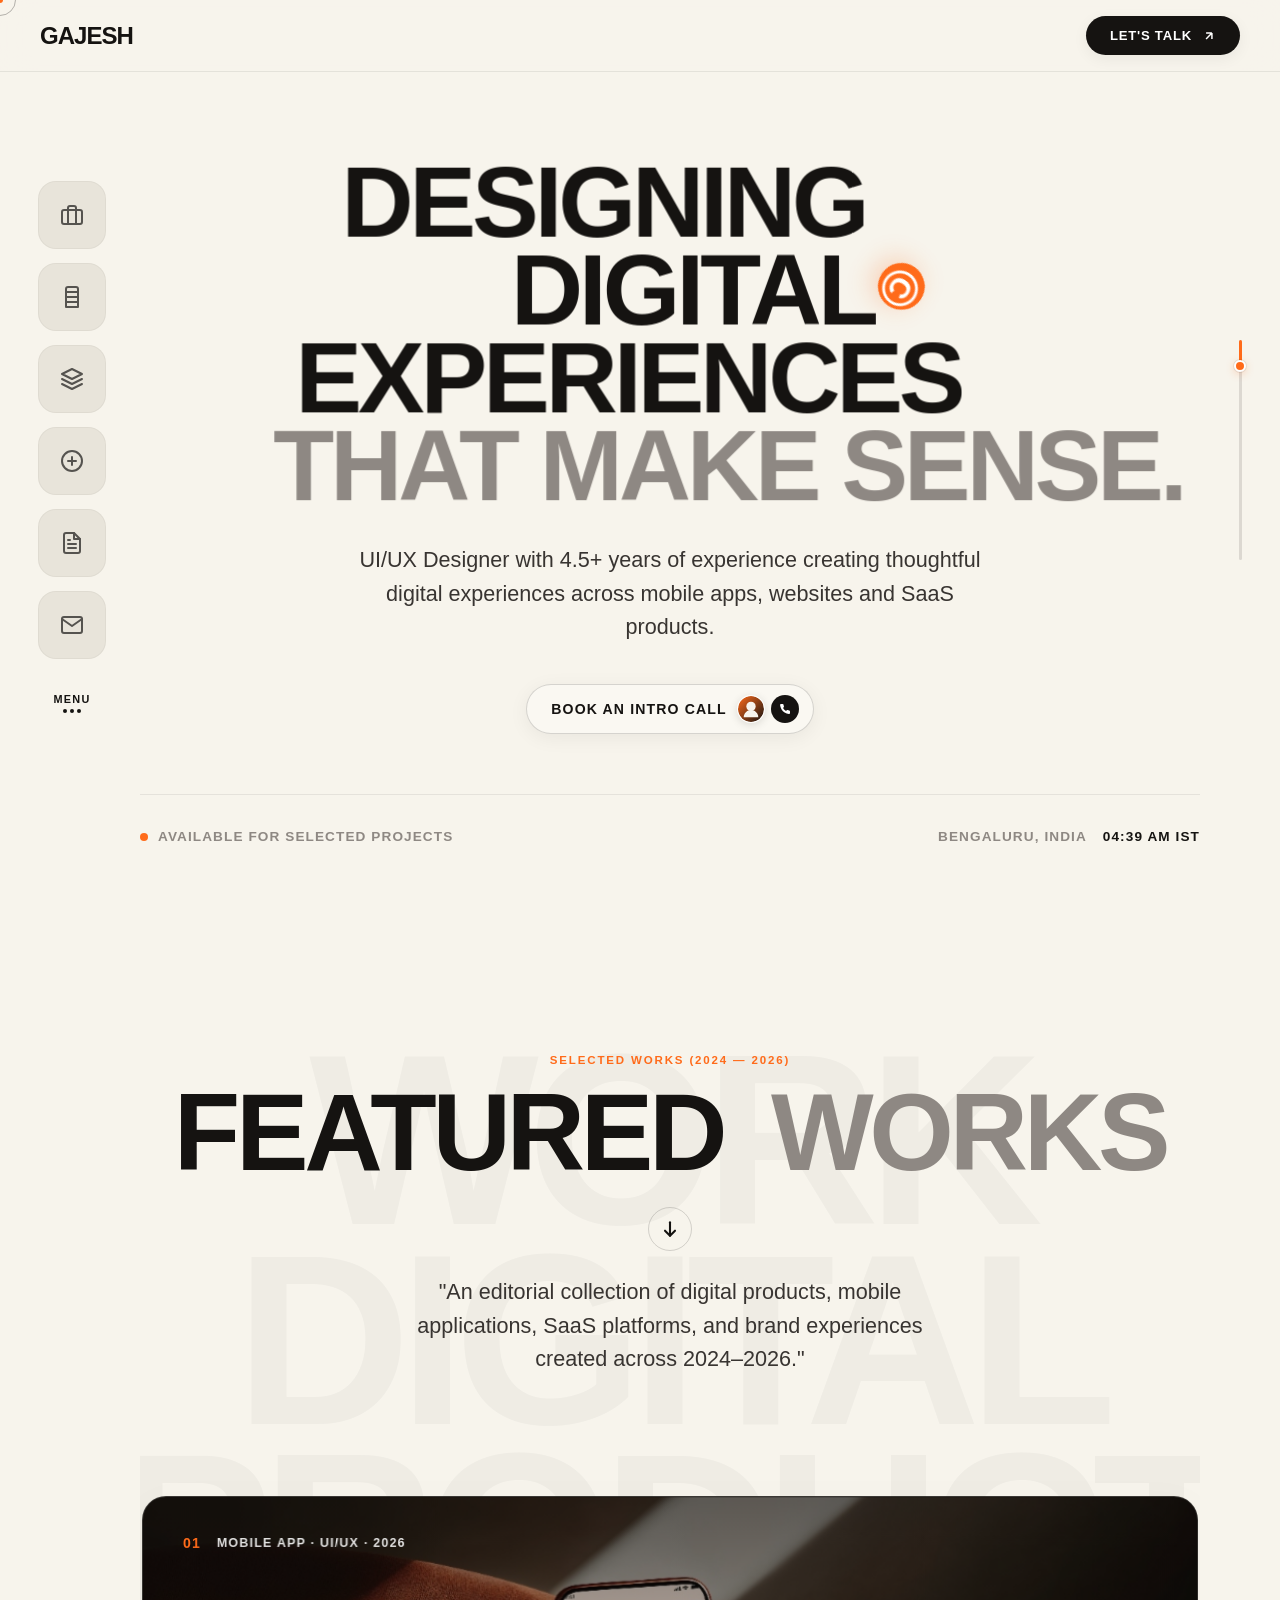
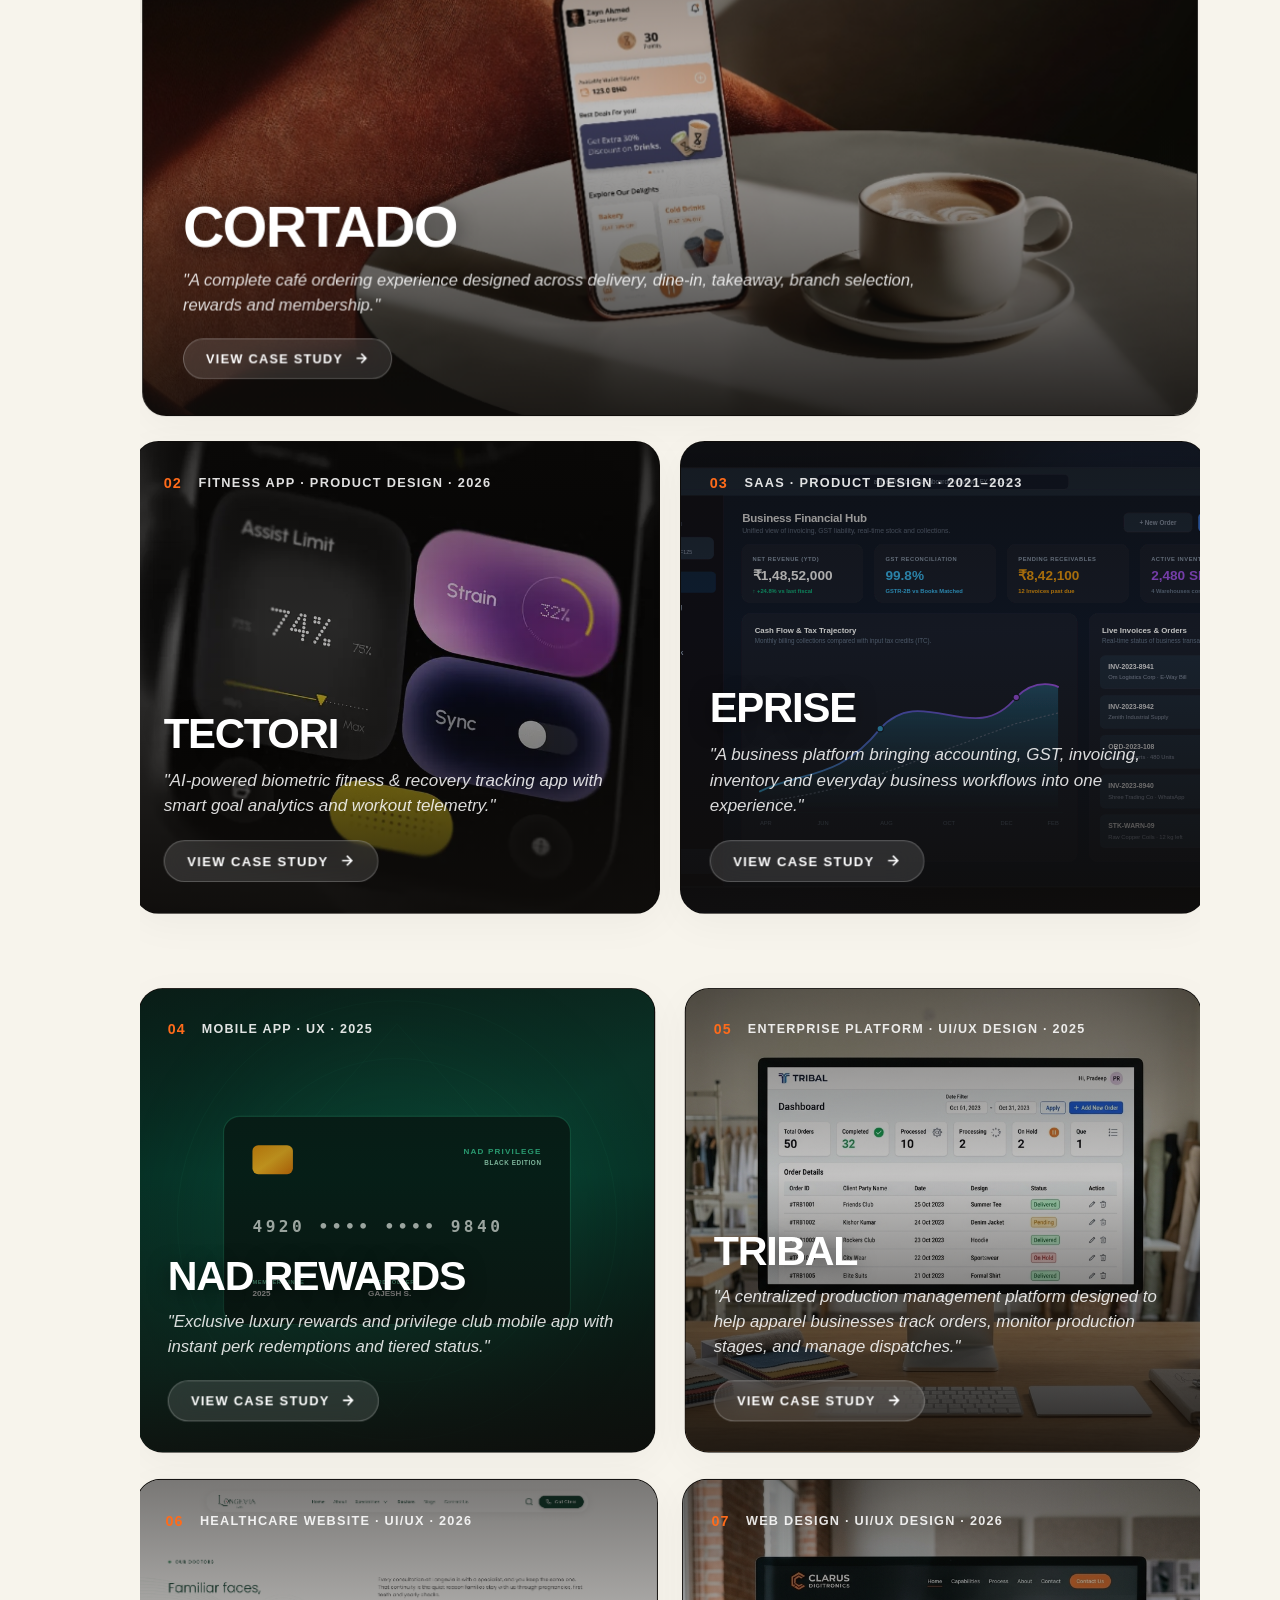
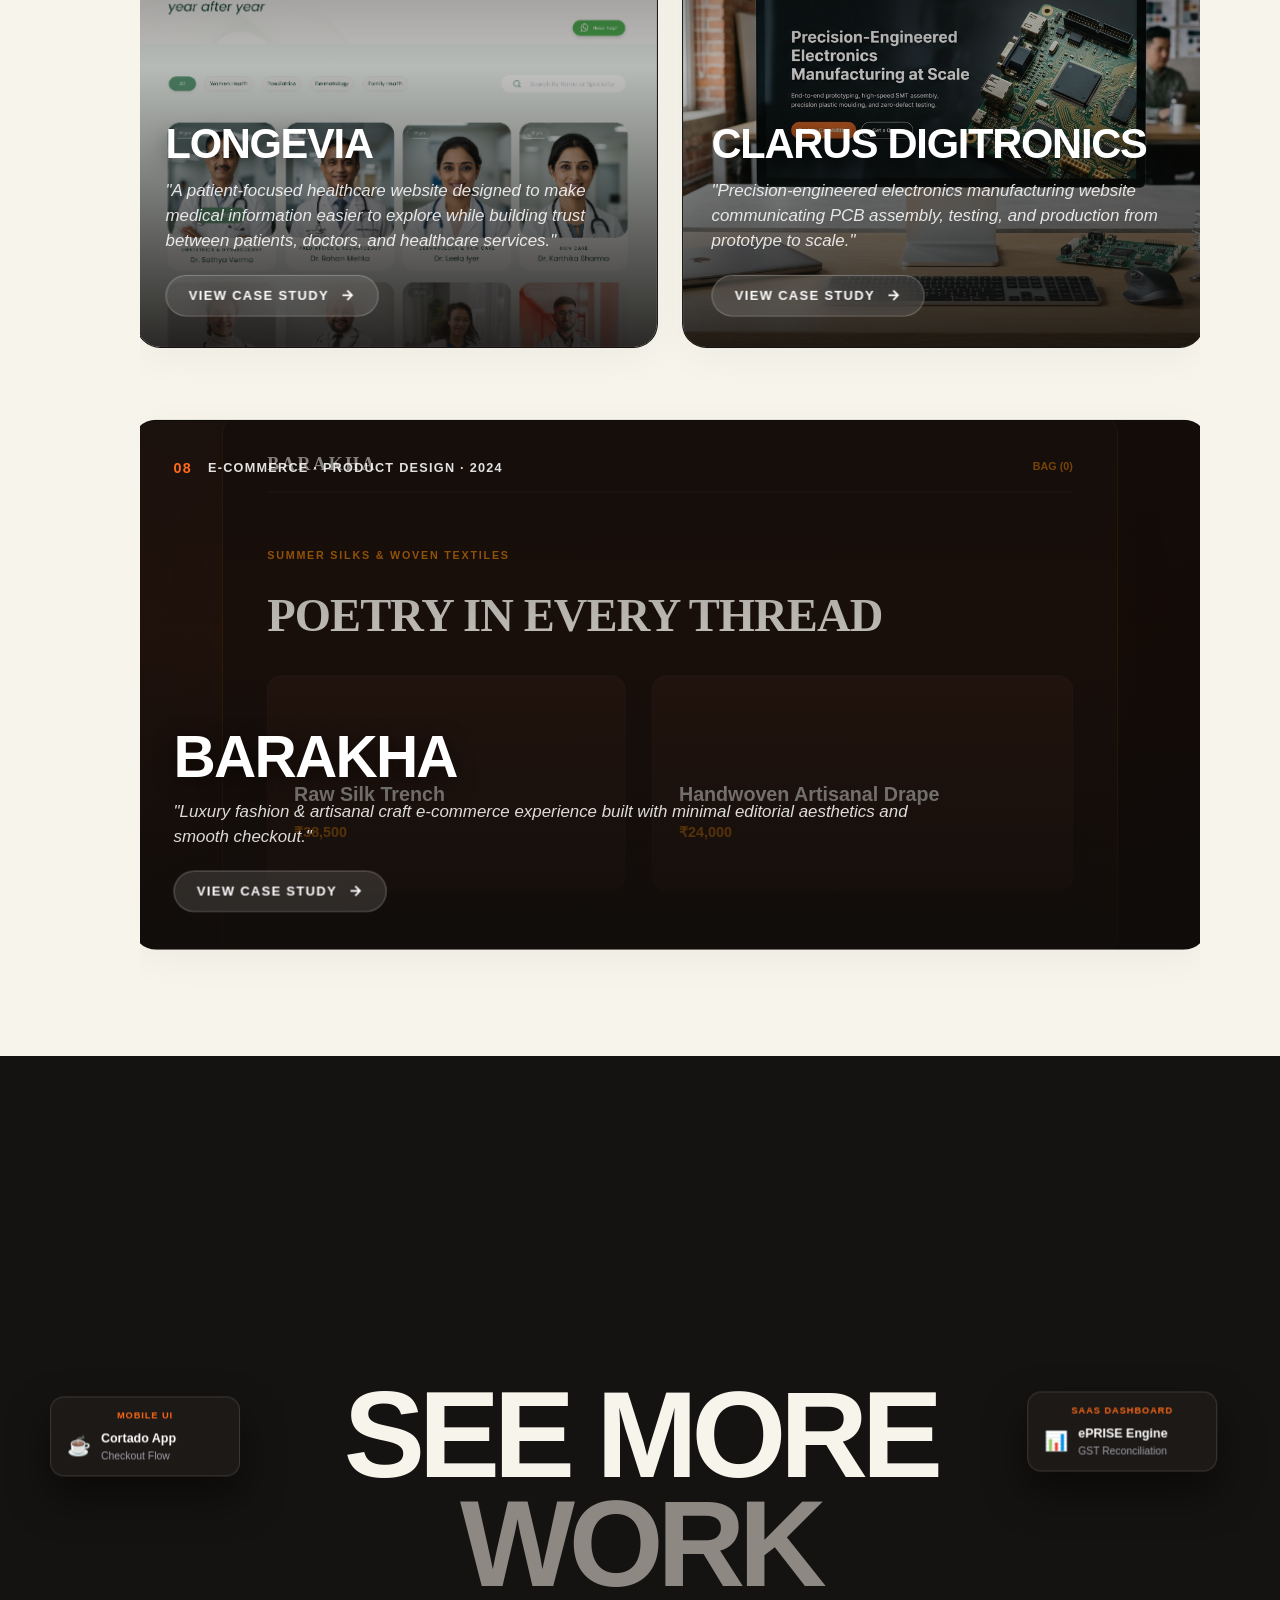
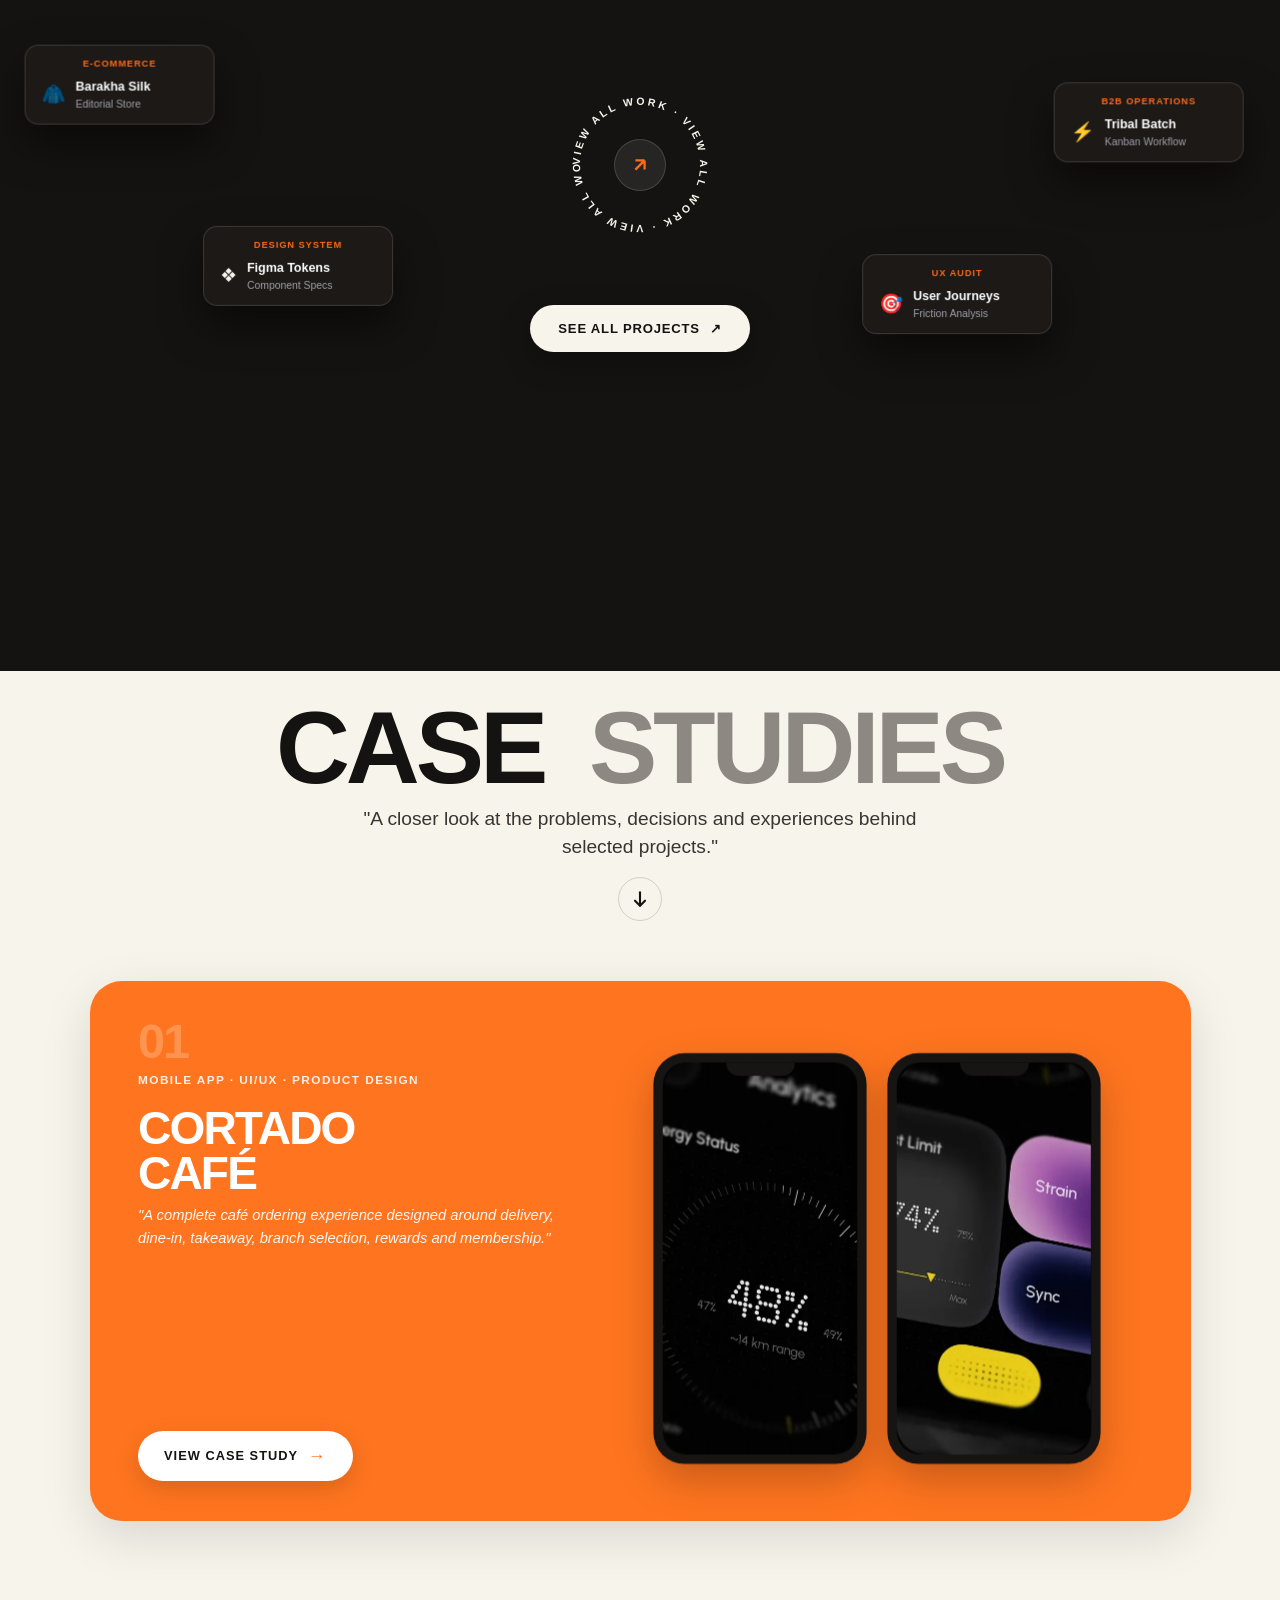
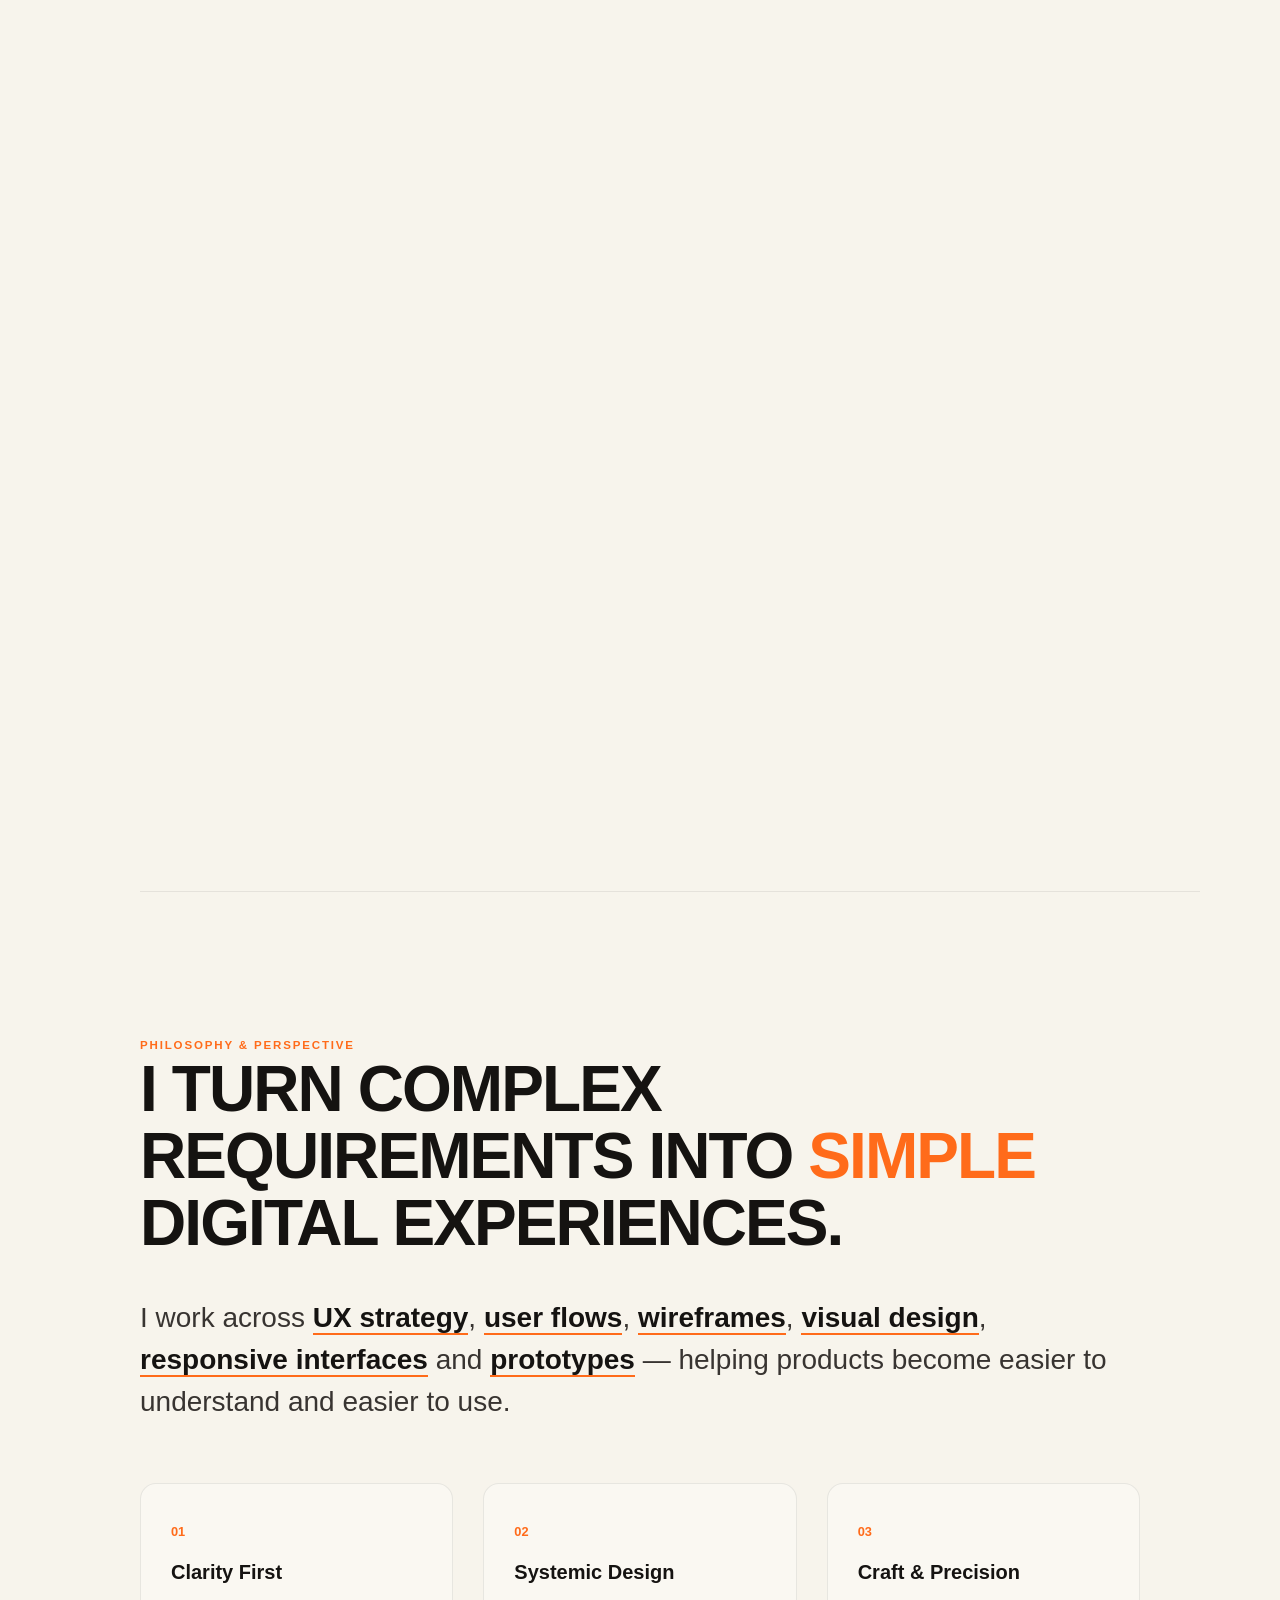
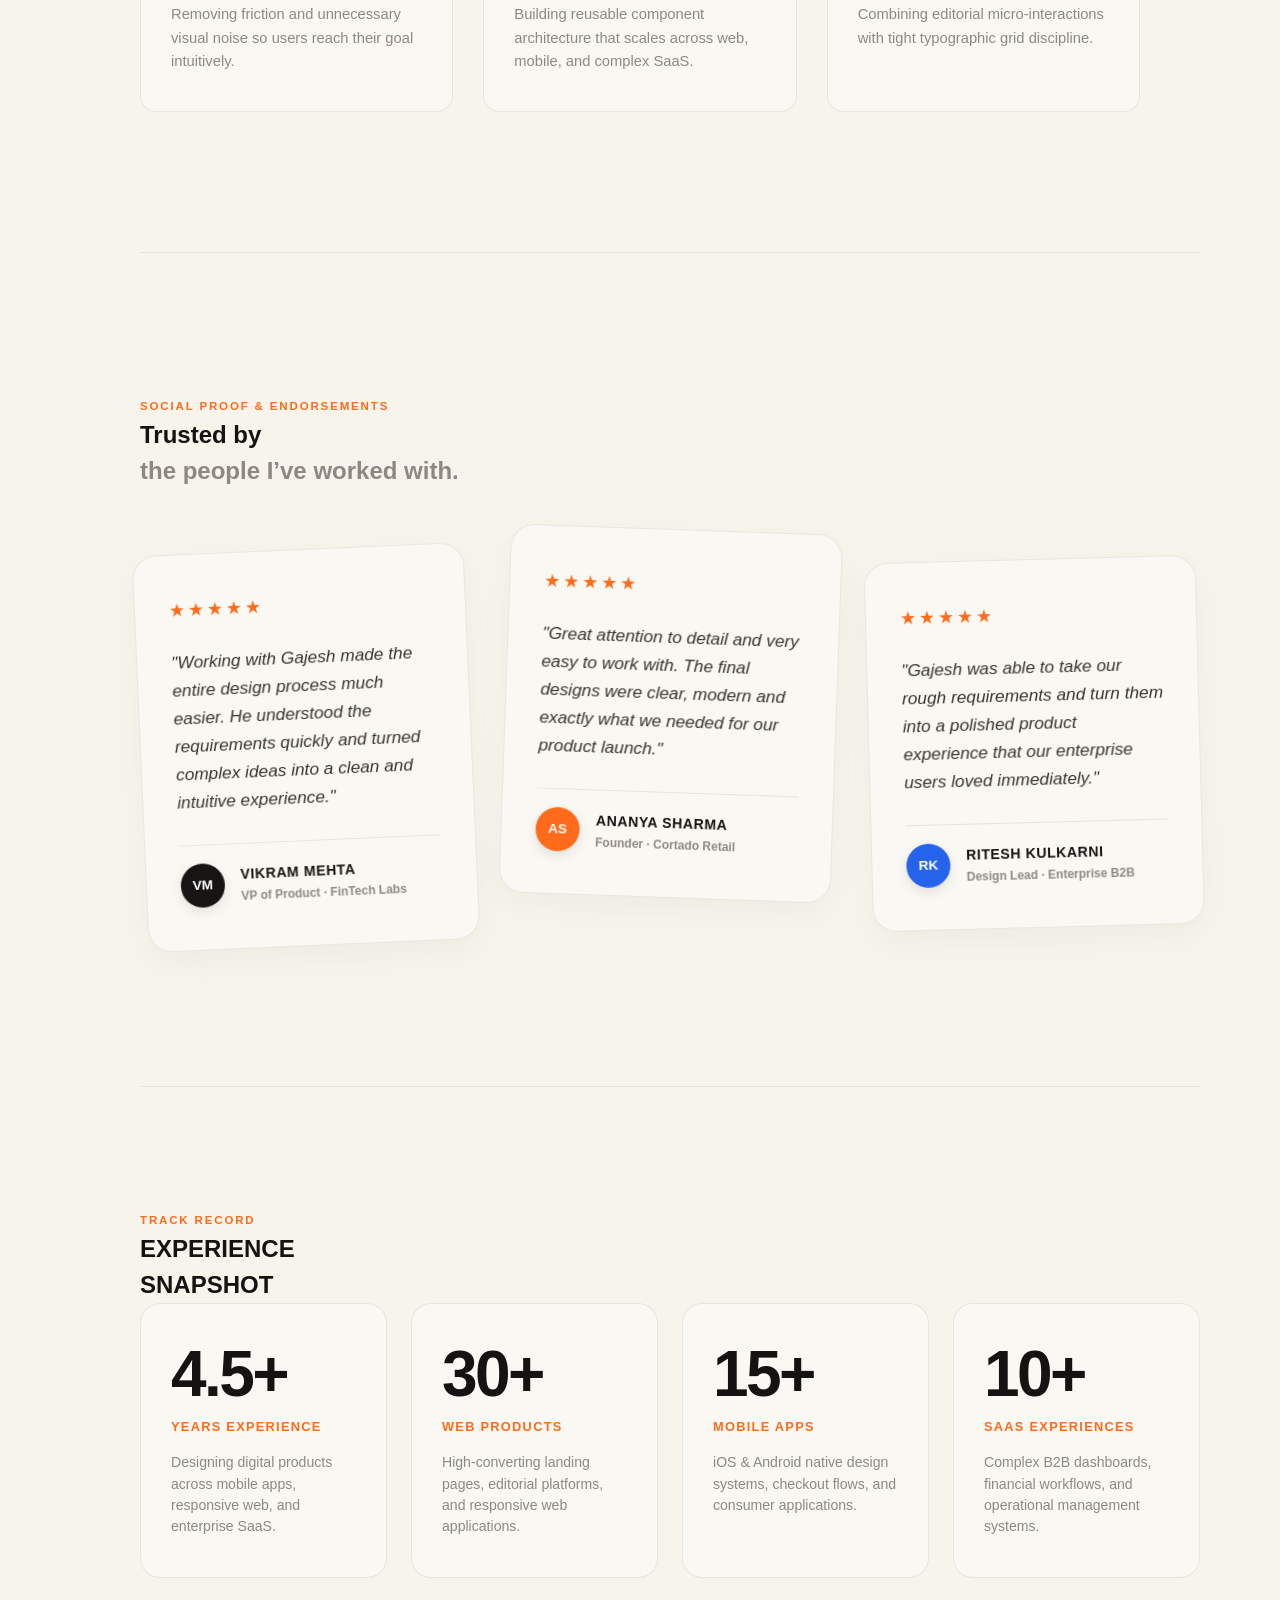
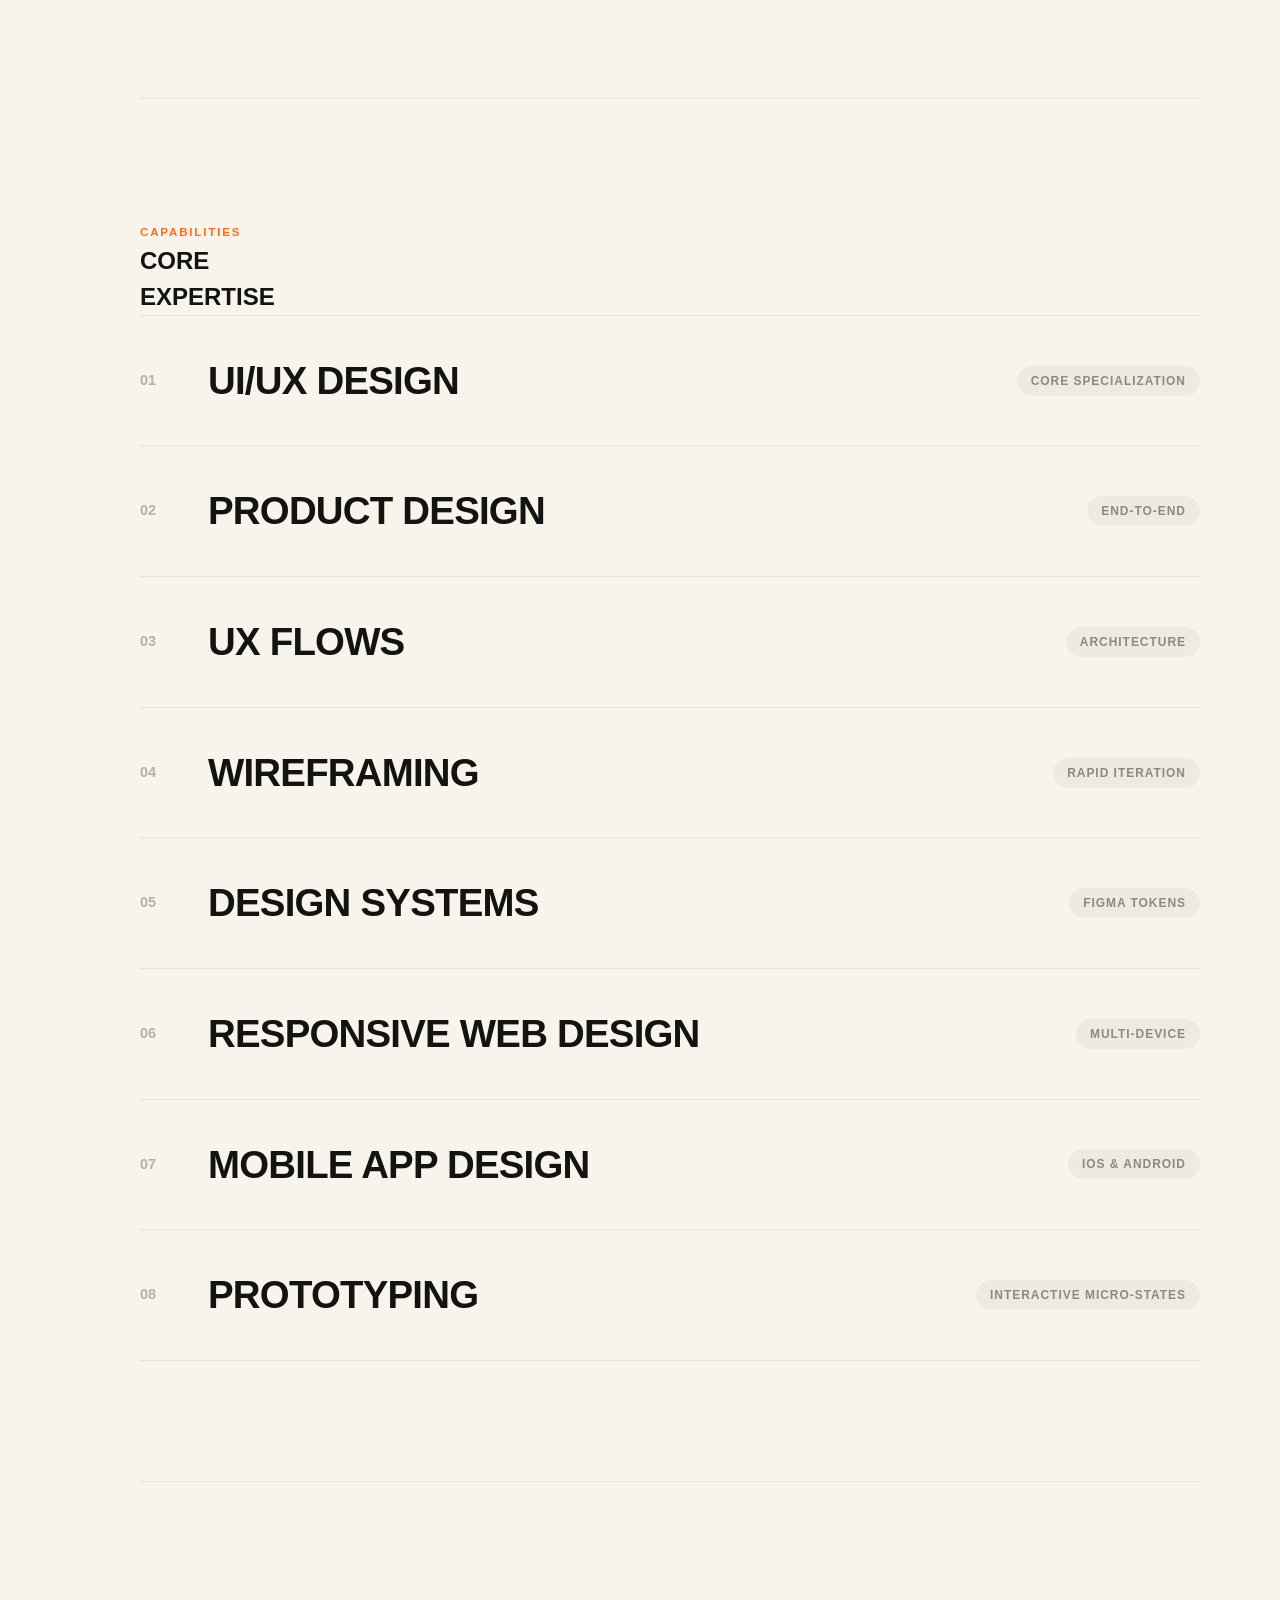
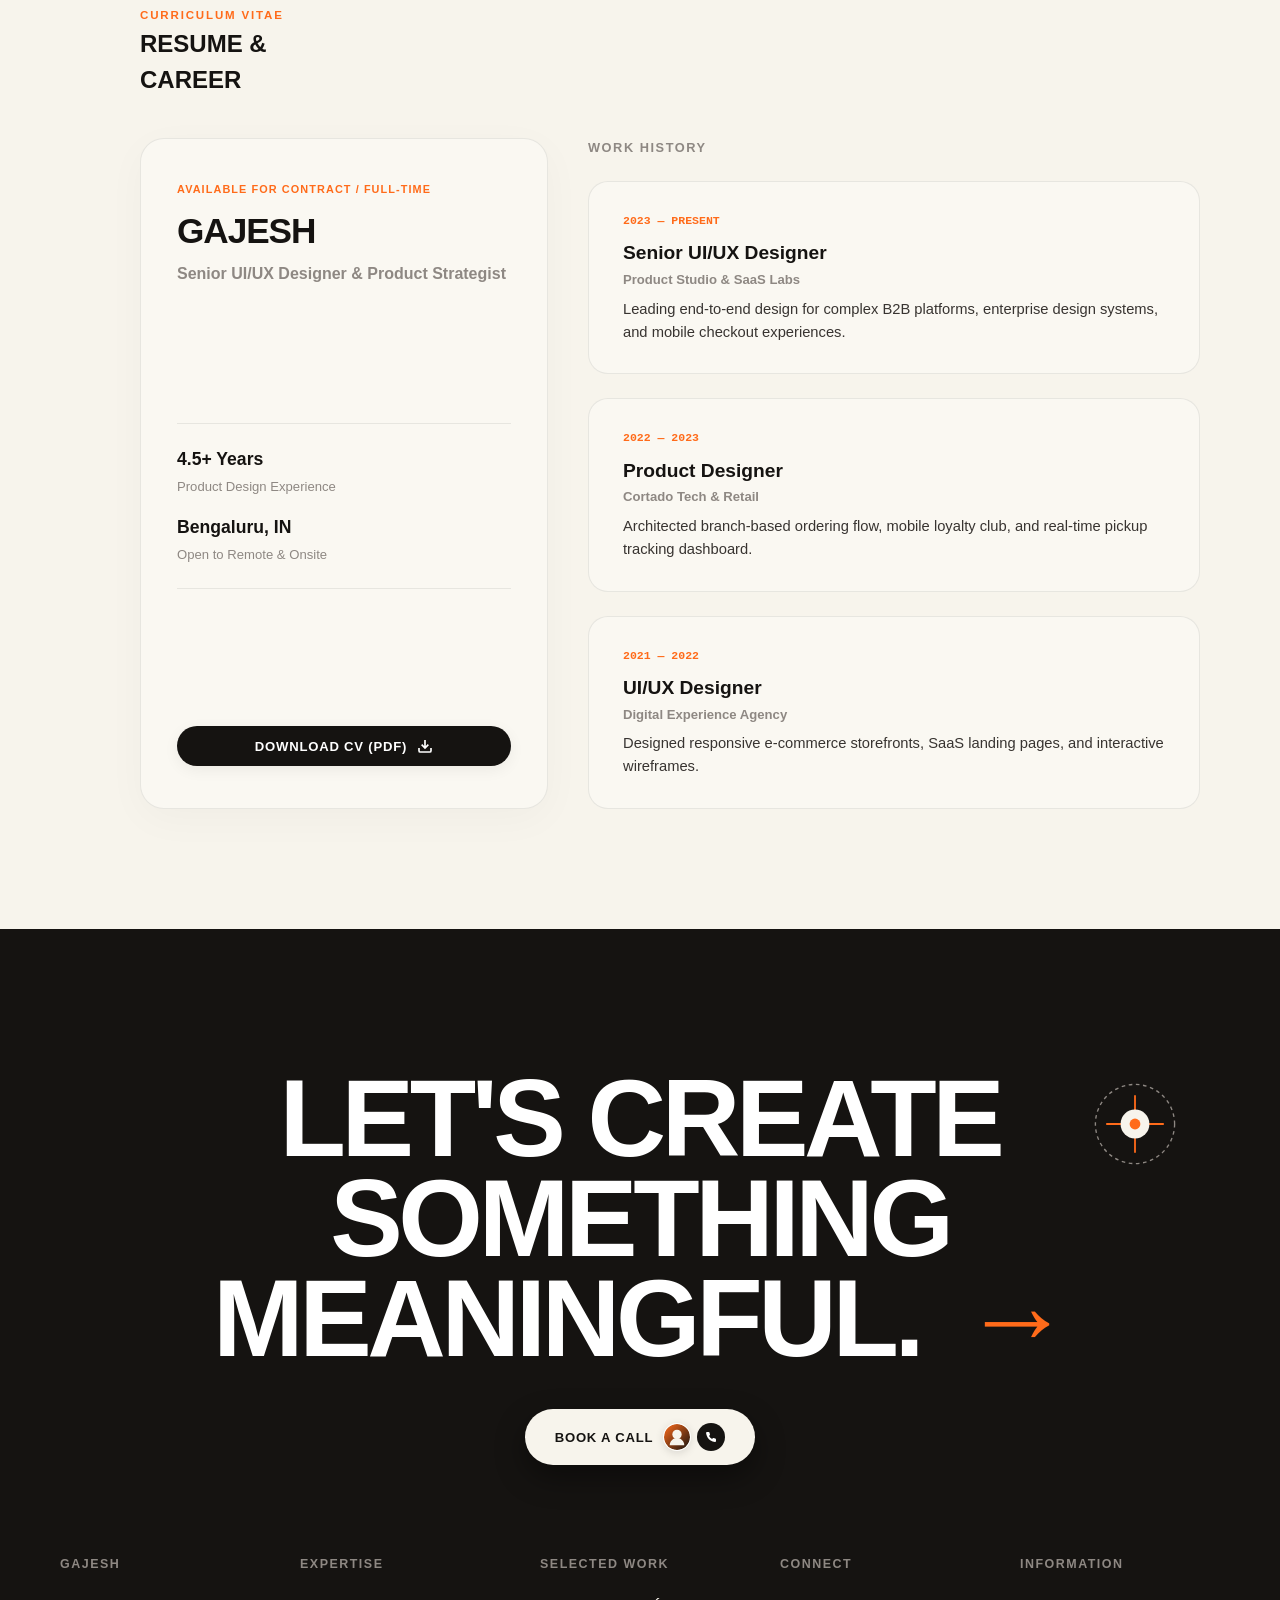
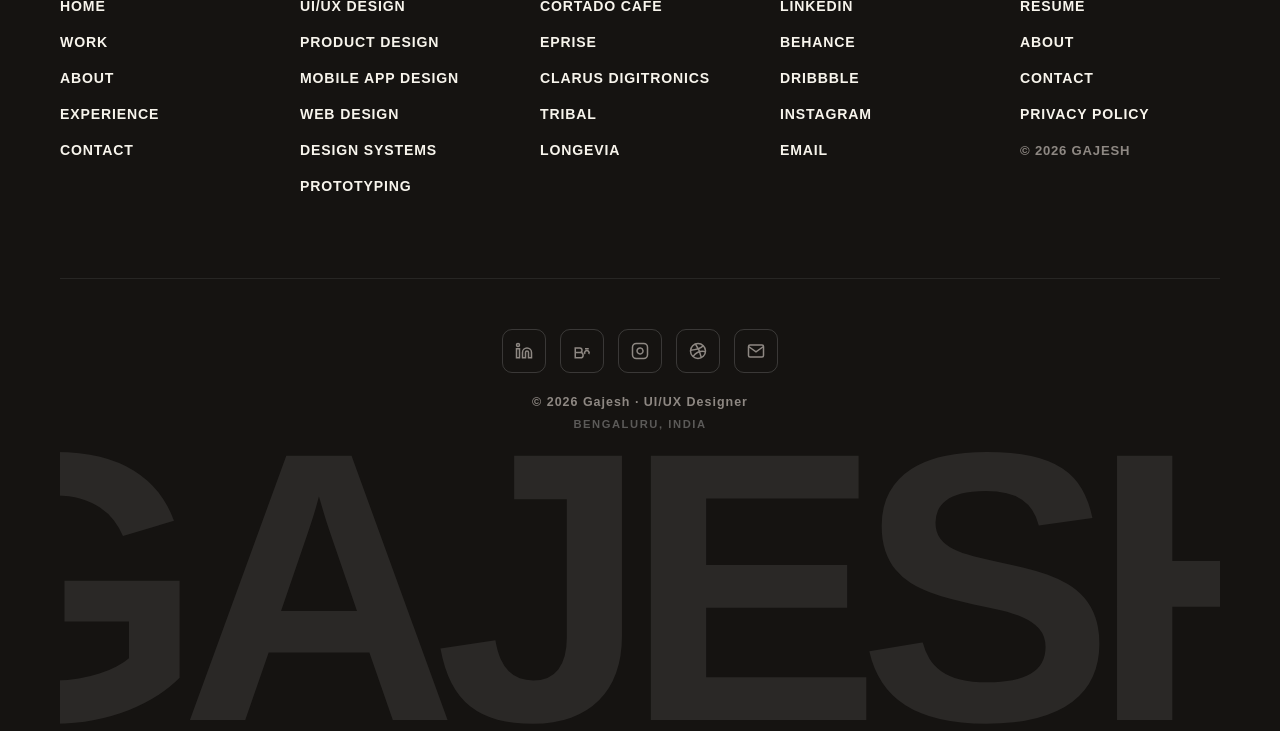
==== index.html @ 24489aa9 "Create comprehensive Longevia doctor & healthcare website case study and link across portfolio" ====
<!DOCTYPE html>
<html lang="en">
<head>
  <meta charset="UTF-8">
  <meta name="viewport" content="width=device-width, initial-scale=1.0">
  <title>Gajesh — UI/UX Designer & Product Strategist</title>
  <meta name="description" content="Portfolio of Gajesh, a UI/UX Designer creating thoughtful digital experiences across mobile apps, websites, and SaaS products.">
  
  <!-- Font Preconnect & Embed -->
  <link rel="preconnect" href="https://fonts.googleapis.com">
  <link rel="preconnect" href="https://fonts.gstatic.com" crossorigin>
  <link href="https://fonts.googleapis.com/css2?family=Space+Grotesk:wght@500;700;800&family=Syne:wght@700;800&display=swap" rel="stylesheet">
  
  <link rel="stylesheet" href="styles.css?v=3.0">
</head>
<body>

  <!-- Custom Cursor Dot & Ring -->
  <div class="cursor-dot" id="cursor-dot"></div>
  <div class="cursor-ring" id="cursor-ring"></div>

  <!-- FIXED TOP HEADER -->
  <header class="site-header" id="site-header">
    <div class="header-container">
      <a href="#" class="brand-logo" aria-label="Gajesh Portfolio Home">
        GAJESH
      </a>
      
      <div class="header-right">
        <button class="cta-talk-btn" id="open-contact-btn" aria-label="Open contact form">
          <span>LET'S TALK</span>
          <svg class="btn-arrow" width="14" height="14" viewBox="0 0 24 24" fill="none" stroke="currentColor" stroke-width="2.5">
            <path d="M7 17L17 7M17 7H7M17 7V17"/>
          </svg>
        </button>

        <!-- Mobile Hamburger Toggle -->
        <button class="mobile-menu-toggle" id="mobile-menu-toggle" aria-label="Toggle navigation menu">
          <span class="bar"></span>
          <span class="bar"></span>
        </button>
      </div>
    </div>
  </header>

  <!-- FIXED LEFT NAVIGATION RAIL (Desktop — 6 Large Rounded Squares 68px) -->
  <aside class="nav-rail" id="nav-rail" aria-label="Primary vertical navigation rail">
    <div class="rail-items">
      
      <!-- 01 WORK -->
      <a href="#work" class="rail-btn active" data-tooltip="01 — WORK" aria-label="01 — WORK">
        <svg width="24" height="24" viewBox="0 0 24 24" fill="none" stroke="currentColor" stroke-width="2" stroke-linecap="round" stroke-linejoin="round">
          <rect x="2" y="7" width="20" height="14" rx="2" ry="2"></rect>
          <path d="M16 21V5a2 2 0 0 0-2-2h-4a2 2 0 0 0-2 2v16"></path>
        </svg>
        <span class="rail-label">01 — WORK</span>
      </a>

      <!-- 02 ABOUT -->
      <a href="#about" class="rail-btn" data-tooltip="02 — ABOUT" aria-label="02 — ABOUT">
        <svg width="24" height="24" viewBox="0 0 24 24" fill="none" stroke="currentColor" stroke-width="2" stroke-linecap="round" stroke-linejoin="round">
          <path d="M6 22V4a2 2 0 0 1 2-2h8a2 2 0 0 1 2 2v18Z"></path>
          <path d="M6 12h12"></path>
          <path d="M6 7h12"></path>
          <path d="M6 17h12"></path>
        </svg>
        <span class="rail-label">02 — ABOUT</span>
      </a>

      <!-- 03 EXPERIENCE -->
      <a href="#experience" class="rail-btn" data-tooltip="03 — EXPERIENCE" aria-label="03 — EXPERIENCE">
        <svg width="24" height="24" viewBox="0 0 24 24" fill="none" stroke="currentColor" stroke-width="2" stroke-linecap="round" stroke-linejoin="round">
          <polygon points="12 2 2 7 12 12 22 7 12 2"></polygon>
          <polyline points="2 17 12 22 22 17"></polyline>
          <polyline points="2 12 12 17 22 12"></polyline>
        </svg>
        <span class="rail-label">03 — EXPERIENCE</span>
      </a>

      <!-- 04 EXPERTISE -->
      <a href="#expertise" class="rail-btn" data-tooltip="04 — EXPERTISE" aria-label="04 — EXPERTISE">
        <svg width="24" height="24" viewBox="0 0 24 24" fill="none" stroke="currentColor" stroke-width="2" stroke-linecap="round" stroke-linejoin="round">
          <circle cx="12" cy="12" r="10"></circle>
          <path d="M12 8v8M8 12h8"></path>
        </svg>
        <span class="rail-label">04 — EXPERTISE</span>
      </a>

      <!-- 05 RESUME -->
      <a href="#resume" class="rail-btn" data-tooltip="05 — RESUME" aria-label="05 — RESUME">
        <svg width="24" height="24" viewBox="0 0 24 24" fill="none" stroke="currentColor" stroke-width="2" stroke-linecap="round" stroke-linejoin="round">
          <path d="M14 2H6a2 2 0 0 0-2 2v16a2 2 0 0 0 2 2h12a2 2 0 0 0 2-2V8z"></path>
          <polyline points="14 2 14 8 20 8"></polyline>
          <line x1="16" y1="13" x2="8" y2="13"></line>
          <line x1="16" y1="17" x2="8" y2="17"></line>
          <polyline points="10 9 9 9 8 9"></polyline>
        </svg>
        <span class="rail-label">05 — RESUME</span>
      </a>

      <!-- 06 CONTACT -->
      <a href="#contact" class="rail-btn" data-tooltip="06 — CONTACT" aria-label="06 — CONTACT">
        <svg width="24" height="24" viewBox="0 0 24 24" fill="none" stroke="currentColor" stroke-width="2" stroke-linecap="round" stroke-linejoin="round">
          <path d="M4 4h16c1.1 0 2 .9 2 2v12c0 1.1-.9 2-2 2H4c-1.1 0-2-.9-2-2V6c0-1.1.9-2 2-2z"></path>
          <polyline points="22,6 12,13 2,6"></polyline>
        </svg>
        <span class="rail-label">06 — CONTACT</span>
      </a>

    </div>

    <!-- Bottom Menu Trigger -->
    <button class="rail-bottom-btn" id="rail-menu-trigger" aria-label="Toggle Menu Drawer">
      <span class="rail-menu-text">MENU</span>
      <div class="three-dots">
        <span></span><span></span><span></span>
      </div>
    </button>
  </aside>

  <!-- SIDE DRAWER OVERLAY PANEL -->
  <div class="side-drawer-panel" id="side-drawer-panel" aria-hidden="true">
    <div class="drawer-backdrop" id="drawer-backdrop"></div>
    <div class="drawer-content">
      <button class="drawer-close" id="drawer-close" aria-label="Close drawer">×</button>
      
      <div class="drawer-section-header">
        <span class="d-tag">PORTFOLIO INDEX</span>
        <h3>NAVIGATION MENU</h3>
      </div>

      <div class="drawer-menu-list">
        <a href="#work" class="drawer-item"><span class="d-num">01</span> FEATURED WORK</a>
        <a href="#see-more-work" class="drawer-item"><span class="d-num">02</span> SEE MORE WORK</a>
        <a href="#case-studies" class="drawer-item"><span class="d-num">03</span> STACKED CASE STUDIES</a>
        <a href="#about" class="drawer-item"><span class="d-num">04</span> ABOUT & PHILOSOPHY</a>
        <a href="#testimonials" class="drawer-item"><span class="d-num">05</span> TESTIMONIALS</a>
        <a href="#resume" class="drawer-item"><span class="d-num">06</span> RESUME & CAREER</a>
        <a href="#contact" class="drawer-item"><span class="d-num">07</span> CONTACT & START A PROJECT</a>
      </div>

      <div class="drawer-testimonial-box">
        <span class="d-sub">WHAT CLIENTS SAY</span>
        <p>"Gajesh has a rare talent for taking chaotic SaaS requirements and distilling them into friction-free, beautiful interfaces."</p>
        <span class="d-author">— VP of Product, Enterprise Tech</span>
      </div>

      <div class="drawer-footer-actions">
        <button class="cta-talk-btn full-width" id="drawer-talk-btn">LET'S TALK →</button>
      </div>
    </div>
  </div>

  <!-- MOBILE OVERLAY NAVIGATION -->
  <div class="mobile-nav-overlay" id="mobile-nav-overlay">
    <div class="mobile-nav-content">
      <nav class="mobile-nav-links">
        <a href="#work" class="mobile-link">01. FEATURED WORK</a>
        <a href="#see-more-work" class="mobile-link">02. SEE MORE WORK</a>
        <a href="#case-studies" class="mobile-link">03. CASE STUDIES</a>
        <a href="#about" class="mobile-link">04. ABOUT</a>
        <a href="#testimonials" class="mobile-link">05. TESTIMONIALS</a>
        <a href="#resume" class="mobile-link">06. RESUME</a>
        <a href="#contact" class="mobile-link">07. CONTACT</a>
      </nav>
      <div class="mobile-nav-footer">
        <p>BENGALURU, INDIA</p>
        <button class="cta-talk-btn full-width" id="mobile-talk-btn">LET'S TALK →</button>
      </div>
    </div>
  </div>

  <!-- SCROLL PROGRESS INDICATOR (Right Rail) -->
  <div class="scroll-rail" id="scroll-rail" aria-label="Scroll progress bar">
    <div class="scroll-line">
      <div class="scroll-progress-fill" id="scroll-progress-fill"></div>
      <div class="scroll-progress-dot" id="scroll-progress-dot"></div>
    </div>
  </div>

  <!-- MAIN CONTENT CONTAINER -->
  <main class="content-wrapper">

    <!-- HERO SECTION (Cream #F7F4EC) -->
    <section class="hero-section" id="hero">
      <div class="hero-container">
        
        <h1 class="hero-headline">
          <span class="headline-line">DESIGNING</span>
          <span class="headline-line">
            DIGITAL 
            <span class="orange-accent-badge" title="Gajesh Design Signature">
              <span class="badge-inner">©</span>
            </span>
          </span>
          <span class="headline-line">EXPERIENCES</span>
          <span class="headline-line muted-headline">THAT MAKE SENSE.</span>
        </h1>

        <div class="hero-intro-wrapper">
          <p class="hero-intro-text">
            UI/UX Designer with 4.5+ years of experience creating thoughtful digital experiences across mobile apps, websites and SaaS products.
          </p>
        </div>

        <div class="hero-cta-wrapper">
          <button class="primary-hero-cta" id="hero-book-call-btn" aria-label="Book an intro call">
            <span class="cta-text">BOOK AN INTRO CALL</span>
            <span class="avatar-phone-duo">
              <span class="hero-avatar-circle" title="Gajesh">
                <img src="data:image/svg+xml,%3Csvg xmlns='http://www.w3.org/2000/svg' viewBox='0 0 100 100'%3E%3Cdefs%3E%3ClinearGradient id='g' x1='0%25' y1='0%25' x2='100%25' y2='100%25'%3E%3Cstop offset='0%25' stop-color='%23FF6B1A'/%3E%3Cstop offset='100%25' stop-color='%23151311'/%3E%3C/linearGradient%3E%3C/defs%3E%3Ccircle cx='50' cy='50' r='50' fill='url(%23g)'/%3E%3Ccircle cx='50' cy='40' r='18' fill='%23F7F4EC'/%3E%3Cpath d='M22 82c0-15.5 12.5-28 28-28s28 12.5 28 28' fill='%23F7F4EC'/%3E%3C/svg%3E" alt="Gajesh Profile" class="hero-avatar-img">
              </span>
              <span class="phone-icon-circle">
                <svg width="12" height="12" viewBox="0 0 24 24" fill="currentColor">
                  <path d="M22 16.92v3a2 2 0 0 1-2.18 2 19.79 19.79 0 0 1-8.63-3.07 19.5 19.5 0 0 1-6-6 19.79 19.79 0 0 1-3.07-8.67A2 2 0 0 1 4.11 2h3a2 2 0 0 1 2 1.72 12.84 12.84 0 0 0 .7 2.81 2 2 0 0 1-.45 2.11L8.09 9.91a16 16 0 0 0 6 6l1.27-1.27a2 2 0 0 1 2.11-.45 12.84 12.84 0 0 0 2.81.7A2 2 0 0 1 22 16.92z"/>
                </svg>
              </span>
            </span>
          </button>
        </div>

        <div class="hero-footer-detail">
          <div class="detail-item">
            <span class="detail-badge-dot"></span>
            <span class="detail-label">AVAILABLE FOR SELECTED PROJECTS</span>
          </div>
          <div class="detail-item text-right">
            <span class="detail-label">BENGALURU, INDIA</span>
            <span class="detail-time" id="live-time">07:35 AM IST</span>
          </div>
        </div>

      </div>
    </section>

    <!-- SECTION 01 — EDITORIAL WORKS SECTION (Cream Background #F7F4EC) -->
    <section class="work-section" id="work">
      
      <!-- Subtle Oversized Background Watermark Text -->
      <div class="works-bg-watermark" aria-hidden="true">
        <span>WORK</span>
        <span>DIGITAL</span>
        <span>PRODUCT</span>
        <span>DESIGN</span>
      </div>

      <div class="works-container">
        
        <!-- Header -->
        <header class="featured-work-header">
          <div class="works-header-top">
            <span class="section-tag">SELECTED WORKS (2024 — 2026)</span>
          </div>
          <h2 class="featured-work-title">
            <span class="title-main">Featured</span>
            <span class="title-muted">Works</span>
          </h2>

          <div class="downward-arrow-box" aria-hidden="true">
            <svg width="20" height="20" viewBox="0 0 24 24" fill="none" stroke="currentColor" stroke-width="2.5" stroke-linecap="round" stroke-linejoin="round">
              <line x1="12" y1="4" x2="12" y2="20"></line>
              <polyline points="18 14 12 20 6 14"></polyline>
            </svg>
          </div>

          <p class="featured-work-intro">
            "An editorial collection of digital products, mobile applications, SaaS platforms, and brand experiences created across 2024–2026."
          </p>
        </header>

        <!-- WORKS GRID VIEW CONTAINER -->
        <div class="works-grid-view active" id="works-grid-view">
          <div class="projects-list">

            <!-- PROJECT 01: CORTADO -->
            <article class="project-article featured-hero-card" data-parallax="0.04" data-project="Cortado">
              <div class="project-visual-wrapper mobile-app-wrapper" onclick="window.location.href='cortado.html'" style="cursor: pointer;">
                <img src="images/cortado-hero.jpg" alt="CORTADO" class="project-full-bleed-img">
                <div class="project-gradient-overlay"></div>
                
                <div class="project-card-overlay">
                  <div class="overlay-top">
                    <div class="project-meta-top">
                      <span class="project-num">01</span>
                      <span class="project-category">Mobile App · UI/UX · 2026</span>
                    </div>
                  </div>

                  <div class="overlay-bottom">
                    <h3 class="project-title">CORTADO</h3>
                    <p class="project-desc">"A complete café ordering experience designed across delivery, dine-in, takeaway, branch selection, rewards and membership."</p>
                    <div class="project-footer">
                      <a href="cortado.html" class="project-link direct-case-study" onclick="event.stopPropagation(); window.location.href='cortado.html';" data-project="Cortado">
                        <span>VIEW CASE STUDY</span>
                        <svg width="16" height="16" viewBox="0 0 24 24" fill="none" stroke="currentColor" stroke-width="2.5"><path d="M5 12h14M12 5l7 7-7 7"/></svg>
                      </a>
                    </div>
                  </div>
                </div>
              </div>
            </article>

            <!-- PROJECT 02: TECTORI -->
            <article class="project-article featured-grid-card" data-parallax="0.04" data-project="Tectori">
              <div class="project-visual-wrapper fitness-app-wrapper">
                <img src="images/work-2.webp" alt="TECTORI" class="project-full-bleed-img">
                <div class="project-gradient-overlay"></div>

                <div class="project-card-overlay">
                  <div class="overlay-top">
                    <div class="project-meta-top">
                      <span class="project-num">02</span>
                      <span class="project-category">Fitness App · Product Design · 2026</span>
                    </div>
                  </div>

                  <div class="overlay-bottom">
                    <h3 class="project-title">TECTORI</h3>
                    <p class="project-desc">"AI-powered biometric fitness &amp; recovery tracking app with smart goal analytics and workout telemetry."</p>
                    <div class="project-footer">
                      <a href="#contact" class="project-link" data-project="Tectori">
                        <span>VIEW CASE STUDY</span>
                        <svg width="16" height="16" viewBox="0 0 24 24" fill="none" stroke="currentColor" stroke-width="2.5"><path d="M5 12h14M12 5l7 7-7 7"/></svg>
                      </a>
                    </div>
                  </div>
                </div>
              </div>
            </article>

            <!-- PROJECT 03: ePRISE -->
            <article class="project-article featured-grid-card" data-parallax="0.04" data-project="ePrise">
              <div class="project-visual-wrapper saas-dashboard-wrapper" onclick="window.location.href='eprise.html'" style="cursor: pointer;">
                <img src="images/eprise-hero.svg" alt="ePRISE" class="project-full-bleed-img">
                <div class="project-gradient-overlay"></div>

                <div class="project-card-overlay">
                  <div class="overlay-top">
                    <div class="project-meta-top">
                      <span class="project-num">03</span>
                      <span class="project-category">SaaS · Product Design · 2021–2023</span>
                    </div>
                  </div>

                  <div class="overlay-bottom">
                    <h3 class="project-title">ePRISE</h3>
                    <p class="project-desc">"A business platform bringing accounting, GST, invoicing, inventory and everyday business workflows into one experience."</p>
                    <div class="project-footer">
                      <a href="eprise.html" class="project-link direct-case-study" onclick="event.stopPropagation(); window.location.href='eprise.html';" data-project="ePrise">
                        <span>VIEW CASE STUDY</span>
                        <svg width="16" height="16" viewBox="0 0 24 24" fill="none" stroke="currentColor" stroke-width="2.5"><path d="M5 12h14M12 5l7 7-7 7"/></svg>
                      </a>
                    </div>
                  </div>
                </div>
              </div>
            </article>

            <!-- PROJECT 04: NAD REWARDS -->
            <article class="project-article featured-grid-card" data-parallax="0.04" data-project="NAD Rewards">
              <div class="project-visual-wrapper nad-rewards-wrapper">
                <img src="images/work-4.svg" alt="NAD REWARDS" class="project-full-bleed-img">
                <div class="project-gradient-overlay"></div>

                <div class="project-card-overlay">
                  <div class="overlay-top">
                    <div class="project-meta-top">
                      <span class="project-num">04</span>
                      <span class="project-category">Mobile App · UX · 2025</span>
                    </div>
                  </div>

                  <div class="overlay-bottom">
                    <h3 class="project-title">NAD REWARDS</h3>
                    <p class="project-desc">"Exclusive luxury rewards and privilege club mobile app with instant perk redemptions and tiered status."</p>
                    <div class="project-footer">
                      <a href="#contact" class="project-link" data-project="NAD Rewards">
                        <span>VIEW CASE STUDY</span>
                        <svg width="16" height="16" viewBox="0 0 24 24" fill="none" stroke="currentColor" stroke-width="2.5"><path d="M5 12h14M12 5l7 7-7 7"/></svg>
                      </a>
                    </div>
                  </div>
                </div>
              </div>
            </article>

            <!-- PROJECT 05: TRIBAL -->
            <article class="project-article featured-grid-card" data-parallax="0.04" data-project="TRIBAL">
              <div class="project-visual-wrapper b2b-workflow-wrapper" onclick="window.location.href='tribal.html'" style="cursor: pointer;">
                <img src="images/tribal-mockup-01.jpg" alt="TRIBAL Clothing Manufacturing & Production Management Platform" class="project-full-bleed-img">
                <div class="project-gradient-overlay"></div>

                <div class="project-card-overlay">
                  <div class="overlay-top">
                    <div class="project-meta-top">
                      <span class="project-num">05</span>
                      <span class="project-category">Enterprise Platform · UI/UX Design · 2025</span>
                    </div>
                  </div>

                  <div class="overlay-bottom">
                    <h3 class="project-title">TRIBAL</h3>
                    <p class="project-desc">"A centralized production management platform designed to help apparel businesses track orders, monitor production stages, and manage dispatches."</p>
                    <div class="project-footer">
                      <a href="tribal.html" class="project-link direct-case-study" onclick="event.stopPropagation(); window.location.href='tribal.html';" data-project="TRIBAL">
                        <span>VIEW CASE STUDY</span>
                        <svg width="16" height="16" viewBox="0 0 24 24" fill="none" stroke="currentColor" stroke-width="2.5"><path d="M5 12h14M12 5l7 7-7 7"/></svg>
                      </a>
                    </div>
                  </div>
                </div>
              </div>
            </article>

            <!-- PROJECT 06: LONGEVIA -->
            <article class="project-article featured-grid-card" data-parallax="0.04" data-project="Longevia">
              <div class="project-visual-wrapper longivia-wrapper" onclick="window.location.href='longevia.html'" style="cursor: pointer;">
                <img src="images/longevia-doctors.png" alt="Longevia Doctor &amp; Healthcare Website" class="project-full-bleed-img" style="object-position: top center;">
                <div class="project-gradient-overlay"></div>

                <div class="project-card-overlay">
                  <div class="overlay-top">
                    <div class="project-meta-top">
                      <span class="project-num">06</span>
                      <span class="project-category">Healthcare Website · UI/UX · 2026</span>
                    </div>
                  </div>

                  <div class="overlay-bottom">
                    <h3 class="project-title">LONGEVIA</h3>
                    <p class="project-desc">"A patient-focused healthcare website designed to make medical information easier to explore while building trust between patients, doctors, and healthcare services."</p>
                    <div class="project-footer">
                      <a href="longevia.html" class="project-link direct-case-study" onclick="event.stopPropagation(); window.location.href='longevia.html';" data-project="Longevia">
                        <span>VIEW CASE STUDY</span>
                        <svg width="16" height="16" viewBox="0 0 24 24" fill="none" stroke="currentColor" stroke-width="2.5"><path d="M5 12h14M12 5l7 7-7 7"/></svg>
                      </a>
                    </div>
                  </div>
                </div>
              </div>
            </article>

            <!-- PROJECT 07: CLARUS DIGITRONICS -->
            <article class="project-article featured-grid-card" data-parallax="0.04" data-project="Clarus Digitronics">
              <div class="project-visual-wrapper clarus-wrapper" onclick="window.location.href='clarus.html'" style="cursor: pointer;">
                <img src="images/clarus-mockup-01.jpg" alt="Clarus Digitronics" class="project-full-bleed-img">
                <div class="project-gradient-overlay"></div>

                <div class="project-card-overlay">
                  <div class="overlay-top">
                    <div class="project-meta-top">
                      <span class="project-num">07</span>
                      <span class="project-category">Web Design · UI/UX Design · 2026</span>
                    </div>
                  </div>

                  <div class="overlay-bottom">
                    <h3 class="project-title">CLARUS DIGITRONICS</h3>
                    <p class="project-desc">"Precision-engineered electronics manufacturing website communicating PCB assembly, testing, and production from prototype to scale."</p>
                    <div class="project-footer">
                      <a href="clarus.html" class="project-link direct-case-study" onclick="event.stopPropagation(); window.location.href='clarus.html';" data-project="Clarus Digitronics">
                        <span>VIEW CASE STUDY</span>
                        <svg width="16" height="16" viewBox="0 0 24 24" fill="none" stroke="currentColor" stroke-width="2.5"><path d="M5 12h14M12 5l7 7-7 7"/></svg>
                      </a>
                    </div>
                  </div>
                </div>
              </div>
            </article>

            <!-- PROJECT 08: BARAKHA -->
            <article class="project-article featured-hero-card" data-parallax="0.04" data-project="Barakha">
              <div class="project-visual-wrapper ecommerce-wrapper">
                <img src="images/work-8.svg" alt="BARAKHA" class="project-full-bleed-img">
                <div class="project-gradient-overlay"></div>

                <div class="project-card-overlay">
                  <div class="overlay-top">
                    <div class="project-meta-top">
                      <span class="project-num">08</span>
                      <span class="project-category">E-commerce · Product Design · 2024</span>
                    </div>
                  </div>

                  <div class="overlay-bottom">
                    <h3 class="project-title">BARAKHA</h3>
                    <p class="project-desc">"Luxury fashion &amp; artisanal craft e-commerce experience built with minimal editorial aesthetics and smooth checkout."</p>
                    <div class="project-footer">
                      <a href="#contact" class="project-link" data-project="Barakha">
                        <span>VIEW CASE STUDY</span>
                        <svg width="16" height="16" viewBox="0 0 24 24" fill="none" stroke="currentColor" stroke-width="2.5"><path d="M5 12h14M12 5l7 7-7 7"/></svg>
                      </a>
                    </div>
                  </div>
                </div>
              </div>
            </article>

          </div>
        </div>

      </div>
    </section>

  </main>

  <!-- SECTION 02 — SEE MORE WORK (Full Dark Cinematic Section #151311) -->
  <section class="see-more-work-section" id="see-more-work">
    <div class="see-more-container">
      
      <h2 class="see-more-title">
        <span>See more</span>
        <span class="title-accent-light">work</span>
      </h2>

      <div class="floating-cards-container" id="floating-cards-container">
        <div class="floating-card card-1" data-speed="0.04">
          <div class="fc-badge">MOBILE UI</div>
          <div class="fc-content">
            <span class="fc-icon">☕</span>
            <div class="fc-text"><strong>Cortado App</strong><small>Checkout Flow</small></div>
          </div>
        </div>

        <div class="floating-card card-2" data-speed="-0.05">
          <div class="fc-badge">SAAS DASHBOARD</div>
          <div class="fc-content">
            <span class="fc-icon">📊</span>
            <div class="fc-text"><strong>ePRISE Engine</strong><small>GST Reconciliation</small></div>
          </div>
        </div>

        <div class="floating-card card-3" data-speed="0.06">
          <div class="fc-badge">E-COMMERCE</div>
          <div class="fc-content">
            <span class="fc-icon">🧥</span>
            <div class="fc-text"><strong>Barakha Silk</strong><small>Editorial Store</small></div>
          </div>
        </div>

        <div class="floating-card card-4" data-speed="-0.04">
          <div class="fc-badge">B2B OPERATIONS</div>
          <div class="fc-content">
            <span class="fc-icon">⚡</span>
            <div class="fc-text"><strong>Tribal Batch</strong><small>Kanban Workflow</small></div>
          </div>
        </div>

        <div class="floating-card card-5" data-speed="0.05">
          <div class="fc-badge">DESIGN SYSTEM</div>
          <div class="fc-content">
            <span class="fc-icon">❖</span>
            <div class="fc-text"><strong>Figma Tokens</strong><small>Component Specs</small></div>
          </div>
        </div>

        <div class="floating-card card-6" data-speed="-0.03">
          <div class="fc-badge">UX AUDIT</div>
          <div class="fc-content">
            <span class="fc-icon">🎯</span>
            <div class="fc-text"><strong>User Journeys</strong><small>Friction Analysis</small></div>
          </div>
        </div>
      </div>

      <div class="circular-badge-container">
        <div class="rotating-badge-disk">
          <svg class="badge-text-svg" viewBox="0 0 160 160" width="160" height="160">
            <path id="badgeCirclePath" d="M 80, 80 m -60, 0 a 60,60 0 1,1 120,0 a 60,60 0 1,1 -120,0" fill="none"/>
            <text fill="#F7F4EC" font-size="10.5" font-weight="800" letter-spacing="2.8">
              <textPath href="#badgeCirclePath">
                VIEW ALL WORK · VIEW ALL WORK · VIEW ALL WORK · 
              </textPath>
            </text>
          </svg>
          <div class="badge-center-arrow">
            <svg width="22" height="22" viewBox="0 0 24 24" fill="none" stroke="#FF6B1A" stroke-width="2.5">
              <path d="M7 17L17 7M17 7H7M17 7V17"/>
            </svg>
          </div>
        </div>
      </div>

      <div class="see-more-cta-box">
        <a href="#contact" class="cta-talk-btn see-all-projects-btn" id="see-all-projects-trigger">
          <span>SEE ALL PROJECTS</span>
          <span class="btn-arrow">↗</span>
        </a>
      </div>

    </div>
  </section>

  <!-- CASE STUDIES SECTION (Stacked Sticky Cards — Placed AFTER See More Work and BEFORE Testimonials) -->
  <section class="case-studies-section" id="case-studies">
    <div class="cs-sticky-wrapper">
      
      <!-- Intro Header -->
      <header class="cs-intro-header">
        <h2 class="cs-intro-title">
          <span class="title-main">CASE</span>
          <span class="title-muted">STUDIES</span>
        </h2>
        <p class="cs-intro-sub">
          "A closer look at the problems, decisions and experiences behind selected projects."
        </p>
        <div class="downward-arrow-box" aria-hidden="true">
          <svg width="20" height="20" viewBox="0 0 24 24" fill="none" stroke="currentColor" stroke-width="2.5" stroke-linecap="round" stroke-linejoin="round">
            <line x1="12" y1="4" x2="12" y2="20"></line>
            <polyline points="18 14 12 20 6 14"></polyline>
          </svg>
        </div>
      </header>

      <!-- Stacked Cards Track Container -->
      <div class="cs-cards-stack" id="cs-cards-stack">
        
        <!-- CARD 01 — CORTADO CAFÉ (Vibrant Orange) -->
        <article class="cs-panel card-orange" data-card="1">
          <div class="cs-content-col">
            <div class="cs-card-top">
              <span class="cs-number">01</span>
              <span class="cs-category">MOBILE APP · UI/UX · PRODUCT DESIGN</span>
            </div>

            <h3 class="cs-title">CORTADO<br>CAFÉ</h3>

            <p class="cs-desc">
              "A complete café ordering experience designed around delivery, dine-in, takeaway, branch selection, rewards and membership."
            </p>

            <div class="cs-card-bottom">
              <a href="cortado.html" class="cs-cta-btn direct-case-study" onclick="event.stopPropagation(); window.location.href='cortado.html';" data-project="Cortado Cafe">
                <span>VIEW CASE STUDY</span>
                <span class="cs-btn-arrow">→</span>
              </a>
            </div>
          </div>

          <div class="cs-visual-col">
            <div class="card-mockup-wrapper mockup-cortado">
              <div class="mobile-mockup-duo">
                <div class="phone-frame screen-left">
                  <div class="phone-notch"></div>
                  <div class="phone-content phone-image-container">
                    <img src="images/work-1.webp" alt="Cortado App Analytics UI" class="phone-screen-img">
                  </div>
                </div>

                <div class="phone-frame screen-right">
                  <div class="phone-notch"></div>
                  <div class="phone-content phone-image-container">
                    <img src="images/work-2.webp" alt="Cortado App Telemetry UI" class="phone-screen-img">
                  </div>
                </div>
              </div>
            </div>
          </div>
        </article>

        <!-- CARD 02 — ePRISE (Vibrant Purple) -->
        <article class="cs-panel card-purple" data-card="2">
          <div class="cs-content-col">
            <div class="cs-card-top">
              <span class="cs-number">02</span>
              <span class="cs-category">SAAS · PRODUCT DESIGN · UX/UI</span>
            </div>

            <h3 class="cs-title">ePRISE</h3>

            <p class="cs-desc">
              "Making complex accounting and business workflows easier to understand and use."
            </p>

            <div class="cs-card-bottom">
              <a href="eprise.html" class="cs-cta-btn" data-project="ePRISE SaaS">
                <span>VIEW CASE STUDY</span>
                <span class="cs-btn-arrow">→</span>
              </a>
            </div>
          </div>

          <div class="cs-visual-col">
            <div class="card-mockup-wrapper mockup-eprise">
              <div class="desktop-mac-frame">
                <div class="mac-header">
                  <div class="mac-buttons"><span></span><span></span><span></span></div>
                  <div class="mac-title-bar">eprise.app/dashboard/gst-reconciliation</div>
                </div>
                <div class="mac-body eprise-dashboard">
                  <div class="dash-sidebar">
                    <div class="dash-logo">ePRISE</div>
                    <div class="dash-nav">
                      <span class="d-link active">📊 Analytics</span>
                      <span class="d-link">🧾 GST Return</span>
                      <span class="d-link">📄 Invoices</span>
                    </div>
                  </div>
                  <div class="dash-main">
                    <div class="dash-top">
                      <h3>Financial Operations Overview</h3>
                      <button class="dash-primary-btn">+ Create Invoice</button>
                    </div>
                    <div class="dash-metrics-grid">
                      <div class="metric-card"><span class="m-title">Total Revenue</span><div class="m-value">₹42,85,000</div></div>
                      <div class="metric-card"><span class="m-title">Pending GST</span><div class="m-value">₹1,24,500</div></div>
                      <div class="metric-card"><span class="m-title">Reconciled</span><div class="m-value">99.2%</div></div>
                    </div>
                  </div>
                </div>
              </div>
            </div>
          </div>
        </article>

        <!-- CARD 03 — TRIBAL (Bright Lime) -->
        <article class="cs-panel card-lime" data-card="3">
          <div class="cs-content-col">
            <div class="cs-card-top">
              <span class="cs-number">03</span>
              <span class="cs-category">B2B · PRODUCT DESIGN · DASHBOARDS</span>
            </div>

            <h3 class="cs-title">TRIBAL</h3>

            <p class="cs-desc">
              "A connected workflow experience for managing complex clothing production and operations."
            </p>

            <div class="cs-card-bottom">
              <a href="tribal.html" class="cs-cta-btn" data-project="Tribal Operations">
                <span>VIEW CASE STUDY</span>
                <span class="cs-btn-arrow">→</span>
              </a>
            </div>
          </div>

          <div class="cs-visual-col">
            <div class="card-mockup-wrapper mockup-tribal">
              <div class="workflow-board-frame">
                <div class="board-topbar">
                  <span class="board-title">⚡ TRIBAL / PRODUCTION BATCH #842</span>
                </div>
                <div class="board-columns-grid">
                  <div class="kanban-col">
                    <div class="col-header">Fabric Sourcing <span class="count">4</span></div>
                    <div class="kanban-card"><h4>300 GSM Heavy Terry</h4></div>
                  </div>
                  <div class="kanban-col">
                    <div class="col-header">Cutting & Batching <span class="count">2</span></div>
                    <div class="kanban-card active-card"><h4>Oversized Hoodies</h4></div>
                  </div>
                  <div class="kanban-col">
                    <div class="col-header">Quality Audit <span class="count">3</span></div>
                    <div class="kanban-card"><h4>Embroidery & Stitching</h4></div>
                  </div>
                </div>
              </div>
            </div>
          </div>
        </article>

        <!-- CARD 04 — BARAKHA (Coral Red) -->
        <article class="cs-panel card-red" data-card="4">
          <div class="cs-content-col">
            <div class="cs-card-top">
              <span class="cs-number">04</span>
              <span class="cs-category">E-COMMERCE · UX/UI</span>
            </div>

            <h3 class="cs-title">BARAKHA</h3>

            <p class="cs-desc">
              "Luxury fashion & artisanal craft e-commerce experience built with minimal editorial aesthetics and smooth checkout."
            </p>

            <div class="cs-card-bottom">
              <a href="#contact" class="cs-cta-btn" data-project="Barakha Luxury Store">
                <span>VIEW CASE STUDY</span>
                <span class="cs-btn-arrow">→</span>
              </a>
            </div>
          </div>

          <div class="cs-visual-col">
            <div class="card-mockup-wrapper mockup-barakha">
              <div class="editorial-store-mockup">
                <div class="store-hero-preview">
                  <div class="store-nav">
                    <span class="store-brand">BARAKHA</span>
                    <span class="store-cart">BAG (0)</span>
                  </div>
                  <div class="store-banner-content">
                    <span class="store-sub">SUMMER SILKS & WOVEN TEXTILES</span>
                    <h2 class="store-headline">POETRY IN EVERY THREAD</h2>
                  </div>
                </div>
              </div>
            </div>
          </div>
        </article>

      </div>
    </div>
  </section>

  <!-- MAIN CONTENT CONTINUED -->
  <main class="content-wrapper">

    <!-- ABOUT INTRODUCTION SECTION -->
    <section class="about-section" id="about">
      <div class="section-container">
        
        <header class="section-editorial-header">
          <span class="section-tag">PHILOSOPHY & PERSPECTIVE</span>
        </header>

        <div class="about-statement-wrapper">
          <h2 class="about-giant-headline">
            I TURN COMPLEX REQUIREMENTS INTO <span class="highlight-orange">SIMPLE</span> DIGITAL EXPERIENCES.
          </h2>

          <p class="about-body-lead">
            I work across <span class="em-word">UX strategy</span>, <span class="em-word">user flows</span>, <span class="em-word">wireframes</span>, <span class="em-word">visual design</span>, <span class="em-word">responsive interfaces</span> and <span class="em-word">prototypes</span> — helping products become easier to understand and easier to use.
          </p>

          <div class="about-pillars-grid">
            <div class="pillar-card">
              <span class="pillar-num">01</span>
              <h3>Clarity First</h3>
              <p>Removing friction and unnecessary visual noise so users reach their goal intuitively.</p>
            </div>

            <div class="pillar-card">
              <span class="pillar-num">02</span>
              <h3>Systemic Design</h3>
              <p>Building reusable component architecture that scales across web, mobile, and complex SaaS.</p>
            </div>

            <div class="pillar-card">
              <span class="pillar-num">03</span>
              <h3>Craft & Precision</h3>
              <p>Combining editorial micro-interactions with tight typographic grid discipline.</p>
            </div>
          </div>
        </div>

      </div>
    </section>

    <!-- SECTION 03 — TESTIMONIALS (Cream Background #F7F4EC) -->
    <section class="testimonials-section" id="testimonials">
      <div class="section-container">
        
        <header class="section-editorial-header">
          <span class="section-tag">SOCIAL PROOF & ENDORSEMENTS</span>
          <h2 class="giant-section-title">
            Trusted by<br>
            <span class="title-muted-highlight">the people I’ve worked with.</span>
          </h2>
        </header>

        <div class="testimonials-staggered-grid">
          <div class="testimonial-card card-rotate-left">
            <div class="star-rating">★★★★★</div>
            <blockquote class="testimonial-quote">
              "Working with Gajesh made the entire design process much easier. He understood the requirements quickly and turned complex ideas into a clean and intuitive experience."
            </blockquote>
            <div class="client-info-row">
              <div class="client-avatar avatar-vm">VM</div>
              <div class="client-meta">
                <strong>VIKRAM MEHTA</strong>
                <span>VP of Product · FinTech Labs</span>
              </div>
            </div>
          </div>

          <div class="testimonial-card card-rotate-right">
            <div class="star-rating">★★★★★</div>
            <blockquote class="testimonial-quote">
              "Great attention to detail and very easy to work with. The final designs were clear, modern and exactly what we needed for our product launch."
            </blockquote>
            <div class="client-info-row">
              <div class="client-avatar avatar-as">AS</div>
              <div class="client-meta">
                <strong>ANANYA SHARMA</strong>
                <span>Founder · Cortado Retail</span>
              </div>
            </div>
          </div>

          <div class="testimonial-card card-rotate-subtle">
            <div class="star-rating">★★★★★</div>
            <blockquote class="testimonial-quote">
              "Gajesh was able to take our rough requirements and turn them into a polished product experience that our enterprise users loved immediately."
            </blockquote>
            <div class="client-info-row">
              <div class="client-avatar avatar-rk">RK</div>
              <div class="client-meta">
                <strong>RITESH KULKARNI</strong>
                <span>Design Lead · Enterprise B2B</span>
              </div>
            </div>
          </div>
        </div>

      </div>
    </section>

    <!-- EXPERIENCE SNAPSHOT SECTION -->
    <section class="experience-section" id="experience">
      <div class="section-container">
        
        <header class="section-editorial-header">
          <span class="section-tag">TRACK RECORD</span>
          <h2 class="giant-section-title">EXPERIENCE<br>SNAPSHOT</h2>
        </header>

        <div class="experience-metrics-grid">
          <div class="metric-block">
            <div class="metric-number">4.5+</div>
            <div class="metric-title">YEARS EXPERIENCE</div>
            <p class="metric-desc">Designing digital products across mobile apps, responsive web, and enterprise SaaS.</p>
          </div>
          <div class="metric-block">
            <div class="metric-number">30+</div>
            <div class="metric-title">WEB PRODUCTS</div>
            <p class="metric-desc">High-converting landing pages, editorial platforms, and responsive web applications.</p>
          </div>
          <div class="metric-block">
            <div class="metric-number">15+</div>
            <div class="metric-title">MOBILE APPS</div>
            <p class="metric-desc">iOS & Android native design systems, checkout flows, and consumer applications.</p>
          </div>
          <div class="metric-block">
            <div class="metric-number">10+</div>
            <div class="metric-title">SAAS EXPERIENCES</div>
            <p class="metric-desc">Complex B2B dashboards, financial workflows, and operational management systems.</p>
          </div>
        </div>

      </div>
    </section>

    <!-- EXPERTISE SECTION -->
    <section class="expertise-section" id="expertise">
      <div class="section-container">
        
        <header class="section-editorial-header">
          <span class="section-tag">CAPABILITIES</span>
          <h2 class="giant-section-title">CORE<br>EXPERTISE</h2>
        </header>

        <div class="expertise-list">
          <div class="expertise-item">
            <span class="exp-num">01</span>
            <h3 class="exp-title">UI/UX DESIGN</h3>
            <span class="exp-arrow">→</span>
            <span class="exp-tag">Core Specialization</span>
          </div>
          <div class="expertise-item">
            <span class="exp-num">02</span>
            <h3 class="exp-title">PRODUCT DESIGN</h3>
            <span class="exp-arrow">→</span>
            <span class="exp-tag">End-to-End</span>
          </div>
          <div class="expertise-item">
            <span class="exp-num">03</span>
            <h3 class="exp-title">UX FLOWS</h3>
            <span class="exp-arrow">→</span>
            <span class="exp-tag">Architecture</span>
          </div>
          <div class="expertise-item">
            <span class="exp-num">04</span>
            <h3 class="exp-title">WIREFRAMING</h3>
            <span class="exp-arrow">→</span>
            <span class="exp-tag">Rapid Iteration</span>
          </div>
          <div class="expertise-item">
            <span class="exp-num">05</span>
            <h3 class="exp-title">DESIGN SYSTEMS</h3>
            <span class="exp-arrow">→</span>
            <span class="exp-tag">Figma Tokens</span>
          </div>
          <div class="expertise-item">
            <span class="exp-num">06</span>
            <h3 class="exp-title">RESPONSIVE WEB DESIGN</h3>
            <span class="exp-arrow">→</span>
            <span class="exp-tag">Multi-Device</span>
          </div>
          <div class="expertise-item">
            <span class="exp-num">07</span>
            <h3 class="exp-title">MOBILE APP DESIGN</h3>
            <span class="exp-arrow">→</span>
            <span class="exp-tag">iOS & Android</span>
          </div>
          <div class="expertise-item">
            <span class="exp-num">08</span>
            <h3 class="exp-title">PROTOTYPING</h3>
            <span class="exp-arrow">→</span>
            <span class="exp-tag">Interactive Micro-States</span>
          </div>
        </div>

      </div>
    </section>

    <!-- RESUME SECTION -->
    <section class="resume-section" id="resume">
      <div class="section-container">
        
        <header class="section-editorial-header">
          <span class="section-tag">CURRICULUM VITAE</span>
          <h2 class="giant-section-title">RESUME &<br>CAREER</h2>
        </header>

        <div class="resume-content-grid">
          <div class="resume-summary-card">
            <div class="resume-header">
              <span class="r-badge">AVAILABLE FOR CONTRACT / FULL-TIME</span>
              <h3>GAJESH</h3>
              <p class="r-title">Senior UI/UX Designer & Product Strategist</p>
            </div>
            <div class="resume-highlights">
              <div class="rh-item"><strong>4.5+ Years</strong><span>Product Design Experience</span></div>
              <div class="rh-item"><strong>Bengaluru, IN</strong><span>Open to Remote & Onsite</span></div>
            </div>
            <div class="resume-actions">
              <button class="cta-talk-btn download-cv-btn" id="download-cv-btn">
                <span>DOWNLOAD CV (PDF)</span>
                <svg width="16" height="16" viewBox="0 0 24 24" fill="none" stroke="currentColor" stroke-width="2.5"><path d="M21 15v4a2 2 0 0 1-2 2H5a2 2 0 0 1-2-2v-4M7 10l5 5 5-5M12 15V3"/></svg>
              </button>
            </div>
          </div>

          <div class="resume-timeline-wrapper">
            <h3 class="timeline-title">WORK HISTORY</h3>
            <div class="timeline-item">
              <span class="t-date">2023 — PRESENT</span>
              <div class="t-info">
                <h4>Senior UI/UX Designer</h4>
                <span class="t-company">Product Studio & SaaS Labs</span>
                <p>Leading end-to-end design for complex B2B platforms, enterprise design systems, and mobile checkout experiences.</p>
              </div>
            </div>
            <div class="timeline-item">
              <span class="t-date">2022 — 2023</span>
              <div class="t-info">
                <h4>Product Designer</h4>
                <span class="t-company">Cortado Tech & Retail</span>
                <p>Architected branch-based ordering flow, mobile loyalty club, and real-time pickup tracking dashboard.</p>
              </div>
            </div>
            <div class="timeline-item">
              <span class="t-date">2021 — 2022</span>
              <div class="t-info">
                <h4>UI/UX Designer</h4>
                <span class="t-company">Digital Experience Agency</span>
                <p>Designed responsive e-commerce storefronts, SaaS landing pages, and interactive wireframes.</p>
              </div>
            </div>
          </div>
        </div>

      </div>
    </section>
  </main>

  <!-- FINAL BRAND APPART-INSPIRED EDITORIAL FOOTER -->
  <footer class="brand-appart-footer" id="contact">
    <div class="footer-inner-container">
      
      <!-- Decorative Floating Object (Upper Right) -->
      <div class="footer-decorative-object" id="footer-decor" aria-hidden="true">
        <svg class="decor-badge-svg" width="90" height="90" viewBox="0 0 100 100" fill="none">
          <circle cx="50" cy="50" r="44" stroke="#8E8883" stroke-width="1.5" stroke-dasharray="4 4"/>
          <path d="M50 18 L50 82 M18 50 L82 50" stroke="#FF6B1A" stroke-width="2"/>
          <circle cx="50" cy="50" r="16" fill="#F7F4EC"/>
          <circle cx="50" cy="50" r="6" fill="#FF6B1A"/>
        </svg>
      </div>

      <!-- Footer Hero CTA (Top Center) -->
      <div class="footer-hero-cta">
        <h2 class="footer-giant-headline">
          <span class="f-headline-line">LET'S CREATE</span>
          <span class="f-headline-line">SOMETHING</span>
          <span class="f-headline-line">MEANINGFUL. <span class="orange-arrow-accent">→</span></span>
        </h2>

        <div class="book-a-call-wrapper">
          <button class="cta-talk-btn book-call-btn" id="book-call-trigger" aria-label="Book a call or start a project">
            <span>BOOK A CALL</span>
            <span class="avatar-phone-duo">
              <span class="hero-avatar-circle" title="Gajesh">
                <img src="data:image/svg+xml,%3Csvg xmlns='http://www.w3.org/2000/svg' viewBox='0 0 100 100'%3E%3Cdefs%3E%3ClinearGradient id='g' x1='0%25' y1='0%25' x2='100%25' y2='100%25'%3E%3Cstop offset='0%25' stop-color='%23FF6B1A'/%3E%3Cstop offset='100%25' stop-color='%23151311'/%3E%3C/linearGradient%3E%3C/defs%3E%3Ccircle cx='50' cy='50' r='50' fill='url(%23g)'/%3E%3Ccircle cx='50' cy='40' r='18' fill='%23F7F4EC'/%3E%3Cpath d='M22 82c0-15.5 12.5-28 28-28s28 12.5 28 28' fill='%23F7F4EC'/%3E%3C/svg%3E" alt="Gajesh Profile" class="hero-avatar-img">
              </span>
              <span class="phone-icon-circle">
                <svg width="12" height="12" viewBox="0 0 24 24" fill="currentColor">
                  <path d="M22 16.92v3a2 2 0 0 1-2.18 2 19.79 19.79 0 0 1-8.63-3.07 19.5 19.5 0 0 1-6-6 19.79 19.79 0 0 1-3.07-8.67A2 2 0 0 1 4.11 2h3a2 2 0 0 1 2 1.72 12.84 12.84 0 0 0 .7 2.81 2 2 0 0 1-.45 2.11L8.09 9.91a16 16 0 0 0 6 6l1.27-1.27a2 2 0 0 1 2.11-.45 12.84 12.84 0 0 0 2.81.7A2 2 0 0 1 22 16.92z"/>
                </svg>
              </span>
            </span>
          </button>
        </div>
      </div>

      <!-- Multi-Column Footer Navigation (5 Columns) -->
      <div class="footer-nav-grid">
        
        <!-- COLUMN 01: Gajesh -->
        <div class="f-nav-col">
          <h4 class="f-col-title">GAJESH</h4>
          <ul class="f-link-list">
            <li><a href="#hero" class="f-link">HOME <span class="f-hover-arrow">→</span></a></li>
            <li><a href="#work" class="f-link">WORK <span class="f-hover-arrow">→</span></a></li>
            <li><a href="#about" class="f-link">ABOUT <span class="f-hover-arrow">→</span></a></li>
            <li><a href="#experience" class="f-link">EXPERIENCE <span class="f-hover-arrow">→</span></a></li>
            <li><a href="#contact" class="f-link">CONTACT <span class="f-hover-arrow">→</span></a></li>
          </ul>
        </div>

        <!-- COLUMN 02: Expertise -->
        <div class="f-nav-col">
          <h4 class="f-col-title">EXPERTISE</h4>
          <ul class="f-link-list">
            <li><a href="#expertise" class="f-link">UI/UX DESIGN <span class="f-hover-arrow">→</span></a></li>
            <li><a href="#expertise" class="f-link">PRODUCT DESIGN <span class="f-hover-arrow">→</span></a></li>
            <li><a href="#expertise" class="f-link">MOBILE APP DESIGN <span class="f-hover-arrow">→</span></a></li>
            <li><a href="#expertise" class="f-link">WEB DESIGN <span class="f-hover-arrow">→</span></a></li>
            <li><a href="#expertise" class="f-link">DESIGN SYSTEMS <span class="f-hover-arrow">→</span></a></li>
            <li><a href="#expertise" class="f-link">PROTOTYPING <span class="f-hover-arrow">→</span></a></li>
          </ul>
        </div>

        <!-- COLUMN 03: Selected Work -->
        <div class="f-nav-col">
          <h4 class="f-col-title">SELECTED WORK</h4>
          <ul class="f-link-list">
            <li><a href="cortado.html" class="f-link" data-project="Cortado Cafe">CORTADO CAFÉ <span class="f-hover-arrow">→</span></a></li>
            <li><a href="eprise.html" class="f-link" data-project="ePRISE SaaS">ePRISE <span class="f-hover-arrow">→</span></a></li>
            <li><a href="clarus.html" class="f-link" data-project="Clarus Digitronics">CLARUS DIGITRONICS <span class="f-hover-arrow">→</span></a></li>
            <li><a href="tribal.html" class="f-link" data-project="Tribal Operations">TRIBAL <span class="f-hover-arrow">→</span></a></li>
            <li><a href="longevia.html" class="f-link" data-project="Longevia">LONGEVIA <span class="f-hover-arrow">→</span></a></li>
          </ul>
        </div>

        <!-- COLUMN 04: Connect -->
        <div class="f-nav-col">
          <h4 class="f-col-title">CONNECT</h4>
          <ul class="f-link-list">
            <li><a href="https://linkedin.com" target="_blank" rel="noopener" class="f-link">LINKEDIN <span class="f-hover-arrow">→</span></a></li>
            <li><a href="https://behance.net" target="_blank" rel="noopener" class="f-link">BEHANCE <span class="f-hover-arrow">→</span></a></li>
            <li><a href="https://dribbble.com" target="_blank" rel="noopener" class="f-link">DRIBBBLE <span class="f-hover-arrow">→</span></a></li>
            <li><a href="https://instagram.com" target="_blank" rel="noopener" class="f-link">INSTAGRAM <span class="f-hover-arrow">→</span></a></li>
            <li><a href="mailto:gajesh.uiux@gmail.com" class="f-link">EMAIL <span class="f-hover-arrow">→</span></a></li>
          </ul>
        </div>

        <!-- COLUMN 05: Information -->
        <div class="f-nav-col">
          <h4 class="f-col-title">INFORMATION</h4>
          <ul class="f-link-list">
            <li><a href="#resume" class="f-link">RESUME <span class="f-hover-arrow">→</span></a></li>
            <li><a href="#about" class="f-link">ABOUT <span class="f-hover-arrow">→</span></a></li>
            <li><a href="#contact" class="f-link">CONTACT <span class="f-hover-arrow">→</span></a></li>
            <li><a href="#" class="f-link">PRIVACY POLICY <span class="f-hover-arrow">→</span></a></li>
            <li><span class="f-info-text">© 2026 GAJESH</span></li>
          </ul>
        </div>

      </div>

      <!-- Outlined Square Social Icons & Copyright -->
      <div class="footer-bottom-meta">
        <div class="footer-social-row">
          <a href="https://linkedin.com" target="_blank" rel="noopener" class="social-sq-btn" aria-label="LinkedIn">
            <svg width="18" height="18" viewBox="0 0 24 24" fill="none" stroke="currentColor" stroke-width="2"><path d="M16 8a6 6 0 0 1 6 6v7h-4v-7a2 2 0 0 0-2-2 2 2 0 0 0-2 2v7h-4v-7a6 6 0 0 1 6-6z"/><rect x="2" y="9" width="4" height="12"/><circle cx="4" cy="4" r="2"/></svg>
          </a>
          <a href="https://behance.net" target="_blank" rel="noopener" class="social-sq-btn" aria-label="Behance">
            <svg width="18" height="18" viewBox="0 0 24 24" fill="none" stroke="currentColor" stroke-width="2"><path d="M3 8h6a3 3 0 0 1 0 6H3V8zm0 6h7a3.5 3.5 0 0 1 0 7H3v-7zm13-5h5M16 16a3 3 0 1 1 5 0"/></svg>
          </a>
          <a href="https://instagram.com" target="_blank" rel="noopener" class="social-sq-btn" aria-label="Instagram">
            <svg width="18" height="18" viewBox="0 0 24 24" fill="none" stroke="currentColor" stroke-width="2"><rect x="2" y="2" width="20" height="20" rx="5" ry="5"/><path d="M16 11.37A4 4 0 1 1 12.63 8 4 4 0 0 1 16 11.37z"/><line x1="17.5" y1="6.5" x2="17.51" y2="6.5"/></svg>
          </a>
          <a href="https://dribbble.com" target="_blank" rel="noopener" class="social-sq-btn" aria-label="Dribbble">
            <svg width="18" height="18" viewBox="0 0 24 24" fill="none" stroke="currentColor" stroke-width="2"><circle cx="12" cy="12" r="10"/><path d="M19.13 5.09C15.22 9.14 10 10.44 2.25 10.94"/><path d="M21.75 12.84c-6.62-1.41-12.14 1-16.38 6.32"/><path d="M8.56 2.75c4.37 6 6 9.42 8 18.5"/></svg>
          </a>
          <a href="mailto:gajesh.uiux@gmail.com" class="social-sq-btn" aria-label="Email">
            <svg width="18" height="18" viewBox="0 0 24 24" fill="none" stroke="currentColor" stroke-width="2"><path d="M4 4h16c1.1 0 2 .9 2 2v12c0 1.1-.9 2-2 2H4c-1.1 0-2-.9-2-2V6c0-1.1.9-2 2-2z"/><polyline points="22,6 12,13 2,6"/></svg>
          </a>
        </div>

        <div class="footer-copyright-block">
          <p>© 2026 Gajesh · UI/UX Designer</p>
          <span class="f-location-tag">BENGALURU, INDIA</span>
        </div>
      </div>

      <!-- Oversized Background Wordmark (GAJESH) -->
      <div class="footer-giant-wordmark-container" aria-hidden="true">
        <h1 class="giant-wordmark-text" id="giant-wordmark">GAJESH</h1>
      </div>

    </div>
  </footer>

  <!-- CONTACT MODAL DRAWER -->
  <div class="contact-modal" id="contact-modal" aria-hidden="true">
    <div class="modal-backdrop" id="modal-backdrop"></div>
    <div class="modal-card">
      <button class="modal-close" id="modal-close" aria-label="Close modal">×</button>
      
      <div class="modal-header">
        <span class="modal-tag">GET IN TOUCH</span>
        <h2>LET'S TALK</h2>
        <p>Tell me about your product, timeline, or design challenges.</p>
      </div>

      <form class="contact-form" id="contact-form" onsubmit="return false;">
        <div class="form-group">
          <label for="user-name">YOUR NAME</label>
          <input type="text" id="user-name" placeholder="e.g. Alex Morgan" required>
        </div>

        <div class="form-group">
          <label for="user-email">EMAIL ADDRESS</label>
          <input type="email" id="user-email" placeholder="alex@company.com" required>
        </div>

        <div class="form-group">
          <label for="project-type">PROJECT TYPE</label>
          <select id="project-type">
            <option value="Mobile App UI/UX">Mobile App UI/UX</option>
            <option value="SaaS Platform UX">SaaS Platform UX</option>
            <option value="Website Redesign">Website Redesign</option>
            <option value="Design System">Design System</option>
            <option value="Product Strategy & UX Audit">Product Strategy & UX Audit</option>
          </select>
        </div>

        <div class="form-group">
          <label for="user-message">PROJECT DETAILS</label>
          <textarea id="user-message" rows="4" placeholder="Briefly describe your goals..." required></textarea>
        </div>

        <button type="submit" class="cta-talk-btn full-width submit-btn" id="submit-form-btn">
          <span>SEND MESSAGE</span>
          <svg width="18" height="18" viewBox="0 0 24 24" fill="none" stroke="currentColor" stroke-width="2.5"><path d="M5 12h14M12 5l7 7-7 7"/></svg>
        </button>
      </form>

      <div class="form-success-state" id="form-success-state">
        <div class="success-icon">✓</div>
        <h3>Message Sent!</h3>
        <p>Thank you for reaching out. Gajesh will get back to you within 24 hours.</p>
      </div>
    </div>
  </div>

  <!-- Case study direct navigation interceptor -->
  <script>
    document.addEventListener('click', function(e) {
      const link = e.target.closest('a[href*="cortado.html"], a[href*="eprise.html"], a[href*="clarus.html"], a[href*="tribal.html"], a[href*="longevia.html"]');
      if (link) {
        e.stopImmediatePropagation();
        window.location.href = link.getAttribute('href');
      }
    }, true);
  </script>
  <script src="script.js?v=2.5"></script>
</body>
</html>
---- styles.css ----
/* ==========================================================================
   GAJESH — UI/UX DESIGNER PORTFOLIO
   Design Style: Minimalist, Editorial, Premium Creative Studio Aesthetic
   Color Palette System:
     - Cream Background: #F7F4EC
     - Dark Section Background: #151311
     - Primary Text: #171514
     - Muted Gray: #8E8883
     - Accent Orange: #FF6B1A
   ========================================================================== */

/* ==========================================================================
   FONT FACE DEFINITION — YOUTH FONT
   ========================================================================== */
@font-face {
  font-family: 'Youth';
  src: local('Youth'), local('Youth-Bold'), local('Youth Bold'), local('Youth-Regular'), local('Youth Regular');
  font-weight: 400 800;
  font-style: normal;
  font-display: swap;
}

:root {
  --bg-cream: #F7F4EC;
  --bg-card: #FAF8F2;
  --bg-dark: #151311;
  --text-black: #151311;
  --text-body: #383431;
  --text-muted: #8E8883;
  --text-light: #B5B0A8;
  --accent-orange: #FF6B1A;
  --accent-orange-glow: rgba(255, 107, 26, 0.25);
  --border-subtle: rgba(23, 21, 20, 0.08);
  --border-dark: rgba(23, 21, 20, 0.16);
  
  /* Rail Variables */
  --rail-bg-inactive: #E8E4DA;
  --rail-icon-inactive: #55534F;
  --rail-bg-hover: #DDD8CD;
  --rail-bg-active: #171514;
  --rail-icon-active: #FFFFFF;

  --font-primary: 'Youth', 'PP Neue Montreal', 'Neue Montreal', -apple-system, BlinkMacSystemFont, sans-serif;
  --font-display: 'Youth', 'Space Grotesk', sans-serif;
  --transition-smooth: cubic-bezier(0.16, 1, 0.3, 1);
}

/* Reset & Basic Styles */
*, *::before, *::after {
  box-sizing: border-box;
  margin: 0;
  padding: 0;
}

html {
  scroll-behavior: smooth;
  font-size: 16px;
  background-color: var(--bg-cream);
  color: var(--text-black);
}

body {
  font-family: var(--font-primary);
  background-color: var(--bg-cream);
  color: var(--text-black);
  line-height: 1.5;
  -webkit-font-smoothing: antialiased;
  -moz-osx-font-smoothing: grayscale;
  overflow-x: hidden;
  position: relative;
}

/* Hardware-Accelerated Motion Layering */
.headline-line, .orange-accent-badge, .project-visual-wrapper, 
.phone-frame, .desktop-mac-frame, .workflow-board-frame, 
.editorial-store-mockup, .floating-card, .testimonial-card, .rotating-badge-disk {
  will-change: transform;
  transform-style: preserve-3d;
  backface-visibility: hidden;
}

/* Custom Cursor (Desktop) */
@media (pointer: fine) {
  .cursor-dot {
    width: 6px;
    height: 6px;
    background-color: var(--accent-orange);
    border-radius: 50%;
    position: fixed;
    top: 0;
    left: 0;
    pointer-events: none;
    z-index: 9999;
    transform: translate(-50%, -50%);
    transition: width 0.2s, height 0.2s, background-color 0.2s;
  }
  .cursor-ring {
    width: 32px;
    height: 32px;
    border: 1px solid rgba(23, 21, 20, 0.3);
    border-radius: 50%;
    position: fixed;
    top: 0;
    left: 0;
    pointer-events: none;
    z-index: 9998;
    transform: translate(-50%, -50%);
    transition: transform 0.15s ease-out, width 0.2s, height 0.2s, border-color 0.2s;
  }
  body.hovering-link .cursor-ring {
    width: 52px;
    height: 52px;
    border-color: var(--accent-orange);
    background-color: rgba(255, 107, 26, 0.06);
  }
}
@media (pointer: coarse) {
  .cursor-dot, .cursor-ring { display: none; }
}

a { color: inherit; text-decoration: none; }
button { font-family: inherit; }

/* Layout Content Wrapper */
.content-wrapper {
  max-width: 1440px;
  margin: 0 auto;
  padding: 0 40px;
}

@media (min-width: 1025px) {
  .content-wrapper {
    padding-left: 140px;
    padding-right: 80px;
  }
}

/* ==========================================================================
   FIXED TOP HEADER
   ========================================================================== */
.site-header {
  position: fixed;
  top: 0;
  left: 0;
  right: 0;
  z-index: 1000;
  padding: 24px 40px;
  transition: background-color 0.35s ease, backdrop-filter 0.35s ease, border-color 0.35s ease, padding 0.35s ease;
}

.site-header.scrolled {
  background-color: rgba(247, 244, 236, 0.92);
  backdrop-filter: blur(16px);
  border-bottom: 1px solid var(--border-subtle);
  padding: 16px 40px;
}

.header-container {
  max-width: 1560px;
  margin: 0 auto;
  display: flex;
  justify-content: space-between;
  align-items: center;
}

.brand-logo {
  font-family: var(--font-primary);
  font-size: 1.5rem;
  font-weight: 800;
  letter-spacing: -0.04em;
  color: var(--text-black);
  text-transform: uppercase;
  transition: opacity 0.2s ease, transform 0.3s var(--transition-smooth);
}
.brand-logo:hover { opacity: 0.7; transform: scale(1.02); }

.header-right {
  display: flex;
  align-items: center;
  gap: 16px;
}

.cta-talk-btn {
  background-color: var(--text-black);
  color: #FFFFFF;
  border: none;
  border-radius: 100px;
  padding: 12px 24px;
  font-size: 0.82rem;
  font-weight: 700;
  letter-spacing: 0.06em;
  text-transform: uppercase;
  cursor: pointer;
  display: inline-flex;
  align-items: center;
  gap: 10px;
  transition: all 0.35s var(--transition-smooth);
  box-shadow: 0 4px 15px rgba(0,0,0,0.06);
}

.cta-talk-btn .btn-arrow {
  transition: transform 0.35s var(--transition-smooth);
}

.cta-talk-btn:hover {
  background-color: var(--accent-orange);
  transform: translateY(-2px) scale(1.02);
  box-shadow: 0 8px 25px var(--accent-orange-glow);
}

.cta-talk-btn:hover .btn-arrow {
  transform: translate(4px, -4px);
}

.mobile-menu-toggle {
  display: none;
  background: transparent;
  border: none;
  cursor: pointer;
  width: 36px;
  height: 36px;
  flex-direction: column;
  justify-content: center;
  align-items: center;
  gap: 6px;
}
.mobile-menu-toggle .bar {
  width: 24px;
  height: 2px;
  background-color: var(--text-black);
  transition: transform 0.3s ease, opacity 0.3s ease;
}

/* ==========================================================================
   FIXED LEFT NAVIGATION RAIL (Desktop — 6 Large 68px Rounded Squares)
   ========================================================================== */
.nav-rail {
  position: fixed;
  left: 38px;
  top: 50%;
  transform: translateY(-50%);
  z-index: 950;
  display: flex;
  flex-direction: column;
  align-items: center;
  gap: 20px;
  transition: opacity 0.4s ease, visibility 0.4s ease, transform 0.4s var(--transition-smooth);
}

.rail-items {
  display: flex;
  flex-direction: column;
  gap: 14px;
}

.rail-btn {
  width: 68px;
  height: 68px;
  border-radius: 18px;
  background-color: var(--rail-bg-inactive);
  color: var(--rail-icon-inactive);
  display: flex;
  align-items: center;
  justify-content: center;
  position: relative;
  transition: transform 0.4s var(--transition-smooth), opacity 0.35s ease, background-color 0.3s ease, color 0.3s ease, box-shadow 0.3s ease;
  border: 1px solid rgba(0,0,0,0.04);
  cursor: pointer;
  will-change: transform, opacity;
}

/* Staggered Move-In Animation (One by One) when scrolling back up */
.nav-rail:not(.dissolved) .rail-items .rail-btn:nth-child(1) { transition-delay: 0.05s; }
.nav-rail:not(.dissolved) .rail-items .rail-btn:nth-child(2) { transition-delay: 0.10s; }
.nav-rail:not(.dissolved) .rail-items .rail-btn:nth-child(3) { transition-delay: 0.15s; }
.nav-rail:not(.dissolved) .rail-items .rail-btn:nth-child(4) { transition-delay: 0.20s; }
.nav-rail:not(.dissolved) .rail-items .rail-btn:nth-child(5) { transition-delay: 0.25s; }
.nav-rail:not(.dissolved) .rail-items .rail-btn:nth-child(6) { transition-delay: 0.30s; }
.nav-rail:not(.dissolved) .rail-bottom-btn { transition-delay: 0.35s; }

/* Dissolved / Hidden State when in Footer */
.nav-rail.dissolved {
  opacity: 0 !important;
  visibility: hidden !important;
  pointer-events: none !important;
  transform: translateY(-50%) translateX(-90px) !important;
  transition: opacity 0.4s ease, visibility 0.4s ease, transform 0.4s var(--transition-smooth);
}

.nav-rail.dissolved .rail-btn,
.nav-rail.dissolved .rail-bottom-btn {
  opacity: 0 !important;
  transform: translateX(-75px) scale(0.7) !important;
  transition-delay: 0s !important;
}

/* ==========================================================================
   FIXED RIGHT SCROLL PROGRESS RAIL (Indicator)
   ========================================================================== */
.scroll-rail {
  position: fixed;
  right: 32px;
  top: 50%;
  transform: translateY(-50%);
  height: 220px;
  width: 16px;
  z-index: 900;
  display: flex;
  justify-content: center;
  align-items: center;
  pointer-events: auto;
  cursor: pointer;
  transition: opacity 0.3s ease;
}

@media (max-width: 1024px) {
  .scroll-rail { display: none; }
}

.scroll-line {
  position: relative;
  width: 3px;
  height: 100%;
  background-color: rgba(21, 19, 17, 0.12);
  border-radius: 4px;
  overflow: visible;
  transition: width 0.2s ease, background-color 0.2s ease;
}

.scroll-progress-fill {
  position: absolute;
  top: 0;
  left: 0;
  width: 100%;
  height: 0%;
  background-color: var(--accent-orange);
  border-radius: 4px;
  will-change: height;
}

.scroll-progress-dot {
  position: absolute;
  left: 50%;
  top: 0%;
  width: 12px;
  height: 12px;
  background-color: var(--accent-orange);
  border: 2px solid #FFFFFF;
  border-radius: 50%;
  transform: translate(-50%, -50%);
  box-shadow: 0 2px 8px var(--accent-orange-glow), 0 0 0 1px rgba(21, 19, 17, 0.08);
  transition: transform 0.2s ease;
  will-change: top;
}

.scroll-rail:hover .scroll-line {
  width: 5px;
  background-color: rgba(21, 19, 17, 0.2);
}

.scroll-rail:hover .scroll-progress-dot {
  transform: translate(-50%, -50%) scale(1.35);
}

.rail-btn svg {
  transition: stroke 0.3s ease, color 0.3s ease, transform 0.3s var(--transition-smooth);
}

.rail-btn:hover {
  background-color: var(--rail-bg-hover);
  transform: scale(1.06);
}

.rail-label {
  position: absolute;
  left: 80px;
  background-color: var(--text-black);
  color: #FFFFFF;
  font-size: 0.72rem;
  font-weight: 800;
  letter-spacing: 0.08em;
  padding: 8px 14px;
  border-radius: 8px;
  opacity: 0;
  visibility: hidden;
  transform: translateX(-10px);
  transition: all 0.25s var(--transition-smooth);
  white-space: nowrap;
  pointer-events: none;
  box-shadow: 0 8px 20px rgba(0,0,0,0.15);
}

.rail-btn:hover .rail-label {
  opacity: 1;
  visibility: visible;
  transform: translateX(0);
}

.rail-btn.active {
  background-color: var(--rail-bg-active) !important;
  color: var(--rail-icon-active) !important;
  box-shadow: 0 10px 28px rgba(0, 0, 0, 0.22);
  transform: scale(1.05);
}

.rail-btn.active svg {
  stroke: #FFFFFF !important;
}

.rail-bottom-btn {
  background: transparent;
  border: none;
  cursor: pointer;
  display: flex;
  flex-direction: column;
  align-items: center;
  gap: 4px;
  margin-top: 8px;
  padding: 6px;
  transition: transform 0.4s var(--transition-smooth), opacity 0.35s ease;
}
.rail-bottom-btn:hover { transform: scale(1.1); }

.rail-menu-text {
  font-size: 0.68rem;
  font-weight: 800;
  letter-spacing: 0.12em;
  color: var(--text-black);
  text-transform: uppercase;
}

.three-dots { display: flex; gap: 3px; }
.three-dots span {
  width: 4px;
  height: 4px;
  border-radius: 50%;
  background-color: var(--text-black);
  display: inline-block;
  transition: transform 0.2s ease;
}
.rail-bottom-btn:hover .three-dots span {
  transform: scale(1.3);
}

/* SIDE DRAWER OVERLAY PANEL */
.side-drawer-panel {
  position: fixed;
  inset: 0;
  z-index: 1500;
  opacity: 0;
  pointer-events: none;
  transition: opacity 0.35s ease;
}
.side-drawer-panel.open { opacity: 1; pointer-events: auto; }

.drawer-backdrop {
  position: absolute;
  inset: 0;
  background-color: rgba(21, 19, 17, 0.75);
  backdrop-filter: blur(12px);
}

.drawer-content {
  position: absolute;
  top: 0; left: 0; bottom: 0;
  width: 100%; max-width: 480px;
  background-color: #151311;
  color: #F7F4EC;
  padding: 60px 40px;
  display: flex; flex-direction: column; justify-content: space-between;
  transform: translateX(-100%);
  transition: transform 0.4s var(--transition-smooth);
  box-shadow: 20px 0 60px rgba(0,0,0,0.4);
}
.side-drawer-panel.open .drawer-content { transform: translateX(0); }

.drawer-close {
  position: absolute; top: 24px; right: 24px;
  background: transparent; border: none; color: #FFF;
  font-size: 2rem; cursor: pointer;
  width: 40px; height: 40px; border-radius: 50%;
  display: flex; align-items: center; justify-content: center;
  transition: transform 0.25s ease;
}
.drawer-close:hover { transform: scale(1.15) rotate(90deg); }

.drawer-tag { font-size: 0.7rem; font-weight: 800; letter-spacing: 0.12em; color: var(--accent-orange); }
.drawer-section-header h3 { font-size: 1.5rem; font-weight: 800; margin-top: 4px; }

.drawer-menu-list { display: flex; flex-direction: column; gap: 18px; margin: 36px 0; }
.drawer-item { font-size: 1.2rem; font-weight: 800; color: #E8E4DA; display: flex; align-items: center; gap: 16px; transition: color 0.25s ease, transform 0.25s ease; }
.d-num { font-size: 0.8rem; color: var(--accent-orange); font-family: monospace; }
.drawer-item:hover { color: var(--accent-orange); transform: translateX(10px); }

.drawer-testimonial-box { background-color: #1E1B18; border: 1px solid #2C2824; padding: 24px; border-radius: 16px; display: flex; flex-direction: column; gap: 10px; }
.d-sub { font-size: 0.65rem; font-weight: 800; letter-spacing: 0.1em; color: var(--text-muted); }
.drawer-testimonial-box p { font-size: 0.92rem; color: #D8D4C9; line-height: 1.45; font-style: italic; }
.d-author { font-size: 0.75rem; font-weight: 700; color: var(--accent-orange); }

/* Mobile Overlay */
.mobile-nav-overlay {
  position: fixed; inset: 0; background-color: var(--bg-cream); z-index: 999;
  display: flex; flex-direction: column; justify-content: center;
  padding: 40px; opacity: 0; pointer-events: none; transition: opacity 0.3s ease;
}
.mobile-nav-overlay.open { opacity: 1; pointer-events: auto; }
.mobile-nav-links { display: flex; flex-direction: column; gap: 24px; }
.mobile-link { font-size: 2rem; font-weight: 800; color: var(--text-black); }



/* ==========================================================================
   HERO SECTION
   ========================================================================== */
.hero-section {
  min-height: 94vh;
  display: flex; flex-direction: column; justify-content: center;
  padding-top: 140px; padding-bottom: 60px; position: relative;
}

.hero-container { display: flex; flex-direction: column; align-items: center; text-align: center; }

.hero-headline {
  font-family: var(--font-primary);
  font-size: clamp(3.2rem, 7.8vw, 7.4rem);
  font-weight: 800; line-height: 0.92; letter-spacing: -0.04em;
  color: var(--text-black); text-transform: uppercase; margin-bottom: 36px;
  width: 100%; display: flex; flex-direction: column; align-items: center;
  perspective: 1000px;
}

.headline-line {
  display: inline-flex; align-items: center; justify-content: center;
  transition: transform 0.1s linear;
}
.muted-headline { color: var(--text-muted); font-weight: 700; }

.orange-accent-badge {
  display: inline-flex; align-items: center; justify-content: center;
  width: 0.65em; height: 0.65em; background-color: var(--accent-orange);
  color: #FFFFFF; border-radius: 50%; font-size: 0.6em; vertical-align: middle;
  margin: 0 0.12em; transform: translateY(-0.06em); box-shadow: 0 6px 20px var(--accent-orange-glow);
  transition: transform 0.4s var(--transition-smooth), background-color 0.3s ease;
}

.orange-accent-badge:hover {
  transform: translateY(-0.06em) scale(1.2) rotate(30deg);
  background-color: var(--text-black);
}
.badge-inner { font-size: 0.7em; font-weight: 800; line-height: 1; }

.hero-intro-wrapper { max-width: 660px; margin: 0 auto 40px; }
.hero-intro-text { font-size: clamp(1.05rem, 1.7vw, 1.35rem); color: var(--text-body); line-height: 1.55; font-weight: 500; }

.hero-cta-wrapper { margin-bottom: 60px; }
.primary-hero-cta {
  display: inline-flex; flex-direction: row; align-items: center; justify-content: center; gap: 10px;
  font-size: 0.88rem; font-weight: 800; letter-spacing: 0.08em; text-transform: uppercase;
  color: var(--text-black); padding: 10px 14px 10px 24px; border-radius: 100px;
  background-color: var(--bg-card); border: 1px solid var(--border-dark);
  box-shadow: 0 4px 20px rgba(0,0,0,0.06); cursor: pointer; white-space: nowrap;
  transition: all 0.35s var(--transition-smooth);
}

.avatar-phone-duo {
  display: inline-flex; flex-direction: row; align-items: center; justify-content: center;
  gap: 6px; flex-shrink: 0; white-space: nowrap;
}

.hero-avatar-circle {
  width: 28px; height: 28px; border-radius: 50%; overflow: hidden;
  display: inline-flex; align-items: center; justify-content: center; flex-shrink: 0;
  border: 1.5px solid #FFFFFF; box-shadow: 0 2px 8px rgba(0,0,0,0.12);
  transition: transform 0.35s var(--transition-smooth);
}

.hero-avatar-img {
  width: 100%; height: 100%; object-fit: cover; display: block;
}

.phone-icon-circle {
  width: 28px; height: 28px; border-radius: 50%; flex-shrink: 0;
  background-color: var(--text-black); color: #FFFFFF;
  display: inline-flex; align-items: center; justify-content: center;
  transition: all 0.35s var(--transition-smooth);
}

.primary-hero-cta:hover {
  background-color: #FFFFFF; color: var(--text-black); border-color: var(--text-black); transform: translateY(-3px);
  box-shadow: 0 10px 25px rgba(0,0,0,0.12);
}

.primary-hero-cta:hover .phone-icon-circle {
  background-color: var(--accent-orange); color: #FFFFFF; transform: rotate(15deg) scale(1.1);
}

.primary-hero-cta:hover .hero-avatar-circle {
  transform: scale(1.1);
}

.hero-footer-detail {
  width: 100%; display: flex; justify-content: space-between; align-items: center;
  padding-top: 32px; border-top: 1px solid var(--border-subtle);
  font-size: 0.85rem; font-weight: 700; letter-spacing: 0.08em; color: var(--text-muted); text-transform: uppercase;
}

.detail-item { display: flex; align-items: center; gap: 10px; flex-wrap: nowrap; white-space: nowrap; }
.detail-badge-dot {
  width: 8px; height: 8px; border-radius: 50%; background-color: var(--accent-orange);
  display: inline-block; animation: pulse-dot 2s infinite ease-in-out; flex-shrink: 0;
}
@keyframes pulse-dot {
  0% { transform: scale(0.9); opacity: 0.8; }
  50% { transform: scale(1.3); opacity: 1; box-shadow: 0 0 8px var(--accent-orange); }
  100% { transform: scale(0.9); opacity: 0.8; }
}
.detail-time { color: var(--text-black); font-weight: 800; margin-left: 6px; }

/* ==========================================================================
   SECTION 01 — EDITORIAL WORKS SECTION (Cream Background #F7F4EC)
   ========================================================================== */
.work-section {
  position: relative;
  padding: 140px 0 120px;
  background-color: var(--bg-cream);
  overflow: hidden;
}

/* Subtle Oversized Background Watermark Typography */
.works-bg-watermark {
  position: absolute;
  top: 4%;
  left: 50%;
  transform: translateX(-50%);
  width: 100%;
  pointer-events: none;
  display: flex;
  flex-direction: column;
  align-items: center;
  z-index: 0;
  opacity: 0.032;
  user-select: none;
}

.works-bg-watermark span {
  font-family: var(--font-primary);
  font-size: clamp(7.5rem, 19vw, 22rem);
  font-weight: 800;
  line-height: 0.82;
  letter-spacing: -0.05em;
  color: var(--text-black);
  text-transform: uppercase;
}

.works-container {
  position: relative;
  z-index: 2;
}

.works-header-top {
  margin-bottom: 12px;
}

.section-tag {
  font-size: 0.72rem;
  font-weight: 800;
  letter-spacing: 0.16em;
  text-transform: uppercase;
  color: var(--accent-orange);
}

/* View Mode Containers */
.works-grid-view {
  display: block;
  opacity: 1;
  visibility: visible;
  transition: opacity 0.45s var(--transition-smooth), transform 0.45s var(--transition-smooth);
}

.works-grid-view.hidden-view {
  display: none !important;
  opacity: 0;
  visibility: hidden;
  pointer-events: none;
}



/* Custom Visual Wrappers for New Projects */
.glow-tectori { background: radial-gradient(circle at 50% 40%, rgba(255, 107, 26, 0.16), transparent 70%); }
.glow-nad { background: radial-gradient(circle at 50% 40%, rgba(16, 185, 129, 0.16), transparent 70%); }
.glow-longivia { background: radial-gradient(circle at 50% 40%, rgba(245, 158, 11, 0.14), transparent 70%); }
.glow-vcode { background: radial-gradient(circle at 50% 40%, rgba(99, 102, 241, 0.16), transparent 70%); }

.fitness-app-wrapper,
.nad-rewards-wrapper,
.longivia-wrapper,
.vcode-wrapper {
  min-height: 420px;
  display: flex;
  align-items: center;
  justify-content: center;
}

/* Tectori Fitness App Mockup */
.tectori-mockup-frame {
  z-index: 2;
}

.tectori-ui {
  background-color: #0D0F12 !important;
  color: #FFFFFF;
  display: flex;
  flex-direction: column;
  align-items: center;
  justify-content: space-between;
}

.tectori-ui .brand-chip {
  font-size: 0.62rem;
  font-weight: 800;
  letter-spacing: 0.12em;
  color: var(--accent-orange);
}

.tectori-ui .live-dot {
  font-size: 0.58rem;
  font-weight: 700;
  color: #10B981;
}

.bio-metric-ring {
  position: relative;
  width: 110px;
  height: 110px;
  display: flex;
  align-items: center;
  justify-content: center;
  margin: 14px 0;
}

.ring-center {
  position: absolute;
  display: flex;
  flex-direction: column;
  align-items: center;
}

.ring-center strong {
  font-size: 1.4rem;
  font-weight: 800;
  line-height: 1;
}

.ring-center small {
  font-size: 0.55rem;
  color: #9CA3AF;
  letter-spacing: 0.08em;
}

.metrics-duo {
  width: 100%;
  display: grid;
  grid-template-columns: 1fr 1fr;
  gap: 8px;
}

.m-card {
  background: #181B20;
  border-radius: 12px;
  padding: 10px 8px;
  display: flex;
  flex-direction: column;
  align-items: center;
  border: 1px solid rgba(255, 255, 255, 0.06);
}

.m-card span {
  font-size: 0.55rem;
  color: #9CA3AF;
  font-weight: 700;
}

.m-card strong {
  font-size: 0.9rem;
  font-weight: 800;
  margin: 2px 0;
}

.m-card small.pos {
  font-size: 0.55rem;
  color: #10B981;
  font-weight: 700;
}

/* NAD Rewards VIP Card */
.nad-card-frame {
  z-index: 2;
  width: 88%;
  max-width: 360px;
}

.gold-vip-card {
  background: linear-gradient(135deg, #064E3B 0%, #022C22 100%);
  border-radius: 20px;
  padding: 24px;
  color: #ECFDF5;
  box-shadow: 0 20px 50px rgba(0, 0, 0, 0.35);
  border: 1px solid rgba(16, 185, 129, 0.3);
  display: flex;
  flex-direction: column;
  gap: 20px;
}

.vip-top {
  display: flex;
  justify-content: space-between;
  align-items: center;
}

.vip-logo {
  font-size: 0.72rem;
  font-weight: 800;
  letter-spacing: 0.12em;
}

.vip-tier {
  font-size: 0.6rem;
  font-weight: 800;
  background: rgba(16, 185, 129, 0.2);
  color: #34D399;
  padding: 3px 8px;
  border-radius: 20px;
}

.vip-chip {
  width: 38px;
  height: 28px;
  background: linear-gradient(135deg, #F59E0B, #D97706);
  border-radius: 6px;
}

.vip-number {
  font-family: monospace;
  font-size: 0.95rem;
  letter-spacing: 0.15em;
  color: #A7F3D0;
}

.vip-bottom {
  display: flex;
  justify-content: space-between;
  font-size: 0.65rem;
}

.vip-bottom span {
  color: #6EE7B7;
  display: block;
}

/* Longivia Editorial Frame */
.longivia-editorial-frame {
  z-index: 2;
  width: 85%;
  max-width: 440px;
}

.editorial-paper {
  background-color: #FAF8F5;
  color: #151311;
  padding: 32px 28px;
  border-radius: 16px;
  box-shadow: 0 20px 50px rgba(0, 0, 0, 0.15);
  border: 1px solid rgba(21, 19, 17, 0.1);
  text-align: left;
}

.l-tag {
  font-size: 0.65rem;
  font-weight: 800;
  letter-spacing: 0.12em;
  color: var(--accent-orange);
  display: block;
  margin-bottom: 8px;
}

.editorial-paper h2 {
  font-family: var(--font-primary);
  font-size: 1.4rem;
  font-weight: 800;
  letter-spacing: -0.03em;
  line-height: 1.1;
  margin-bottom: 10px;
}

.editorial-paper p {
  font-size: 0.8rem;
  color: #555;
  line-height: 1.45;
}

/* Vcode Terminal Frame */
.vcode-terminal-frame {
  z-index: 2;
  width: 88%;
  max-width: 440px;
  background-color: #09090B;
  border-radius: 14px;
  overflow: hidden;
  box-shadow: 0 24px 60px rgba(0, 0, 0, 0.4);
  border: 1px solid #27272A;
}

.terminal-top {
  background-color: #18181B;
  padding: 10px 14px;
  display: flex;
  align-items: center;
  gap: 8px;
}

.t-dot {
  width: 10px;
  height: 10px;
  border-radius: 50%;
  display: inline-block;
}

.t-dot.red { background: #FF5F56; }
.t-dot.yellow { background: #FFBD2E; }
.t-dot.green { background: #27C93F; }

.t-title {
  font-size: 0.68rem;
  color: #A1A1AA;
  font-family: monospace;
  margin-left: 6px;
}

.terminal-body {
  padding: 20px;
  font-family: monospace;
  font-size: 0.82rem;
  color: #FAFAFA;
  line-height: 1.6;
}

.t-kw { color: #6366F1; font-weight: 700; }
.t-str { color: #10B981; }

.featured-work-header {
  display: flex; flex-direction: column; align-items: center; text-align: center;
  margin-bottom: 90px;
}

.featured-work-title {
  font-family: var(--font-primary);
  font-size: clamp(3.8rem, 8.5vw, 7.5rem);
  font-weight: 800; line-height: 0.92; letter-spacing: -0.04em;
  text-transform: uppercase; margin-bottom: 24px;
}

.title-main { color: var(--text-black); }
.title-muted { color: var(--text-muted); font-weight: 700; margin-left: 0.2em; }

.downward-arrow-box {
  width: 44px; height: 44px; border-radius: 50%;
  border: 1px solid var(--border-dark); display: flex; align-items: center; justify-content: center;
  color: var(--text-black); margin-bottom: 24px; animation: bounce-slow 2.5s infinite ease-in-out;
}

@keyframes bounce-slow {
  0%, 100% { transform: translateY(0); }
  50% { transform: translateY(6px); }
}

.featured-work-intro {
  max-width: 560px; font-size: clamp(1.1rem, 1.8vw, 1.35rem);
  color: var(--text-body); line-height: 1.55; font-weight: 500; margin: 0 auto;
}

/* Projects List & Asymmetric Grid Composition */
.projects-list {
  display: grid;
  grid-template-columns: repeat(2, 1fr);
  gap: 60px 32px;
}

.project-article {
  display: flex;
  flex-direction: column;
  gap: 24px;
}

.project-article.featured-hero-card {
  grid-column: 1 / -1;
}

.project-article.featured-grid-card {
  grid-column: span 1;
}

.project-article.featured-grid-card .project-visual-wrapper {
  min-height: 440px;
  padding: 40px 24px;
}

.project-article.featured-grid-card .project-title {
  font-size: clamp(1.8rem, 3vw, 2.8rem);
}

.card-corner-badge {
  position: absolute;
  top: 20px;
  left: 20px;
  z-index: 15;
  background-color: rgba(23, 21, 20, 0.78);
  backdrop-filter: blur(10px);
  -webkit-backdrop-filter: blur(10px);
  border: 1px solid rgba(255, 255, 255, 0.14);
  border-radius: 8px;
  padding: 6px 14px;
  display: inline-flex;
  align-items: center;
  gap: 10px;
  font-size: 0.68rem;
  font-weight: 800;
  letter-spacing: 0.08em;
  color: #F7F4EC;
  text-transform: uppercase;
  box-shadow: 0 4px 15px rgba(0,0,0,0.2);
}

.card-corner-badge strong { color: #FFFFFF; font-weight: 800; }
.card-corner-badge span { color: #B5B0A8; font-weight: 600; font-size: 0.62rem; }

/* Floating Discovery Call Bar (Matching Reference Image) */
.discovery-call-floating-wrapper {
  grid-column: 1 / -1;
  display: flex;
  justify-content: center;
  margin-top: 40px;
  position: relative;
  z-index: 25;
}

.grid-discovery-bar {
  background-color: rgba(30, 28, 25, 0.88);
  backdrop-filter: blur(16px);
  -webkit-backdrop-filter: blur(16px);
  border: 1px solid rgba(255, 255, 255, 0.16);
  border-radius: 100px;
  padding: 8px 10px 8px 24px;
  display: inline-flex;
  align-items: center;
  gap: 20px;
  box-shadow: 0 20px 50px rgba(0,0,0,0.3);
  transition: transform 0.35s var(--transition-smooth), border-color 0.3s ease, box-shadow 0.3s ease;
}

.grid-discovery-bar:hover {
  transform: translateY(-4px) scale(1.02);
  border-color: rgba(255, 107, 26, 0.4);
  box-shadow: 0 25px 60px rgba(255, 107, 26, 0.2);
}

.discovery-text {
  color: #F7F4EC;
  font-size: 0.88rem;
  font-weight: 600;
  letter-spacing: 0.02em;
  white-space: nowrap;
}

.discovery-call-btn {
  background-color: #FFFFFF !important;
  color: #151311 !important;
  padding: 8px 10px 8px 18px !important;
  font-size: 0.78rem !important;
  font-weight: 800 !important;
  border: none !important;
}

.discovery-call-btn:hover {
  background-color: var(--accent-orange) !important;
  color: #FFFFFF !important;
}

.project-header { display: flex; flex-direction: column; gap: 14px; max-width: 840px; }

.project-meta-top { display: flex; align-items: center; gap: 16px; font-size: 0.8rem; font-weight: 800; letter-spacing: 0.08em; text-transform: uppercase; margin-bottom: 2px; }
.project-num { color: var(--accent-orange); }
.project-category { color: var(--text-muted); }

.project-title { font-size: clamp(2.2rem, 4.5vw, 4rem); font-weight: 800; letter-spacing: -0.03em; line-height: 1.04; margin: 4px 0 6px; }
.project-desc { font-size: clamp(1.05rem, 1.5vw, 1.25rem); color: var(--text-body); line-height: 1.58; font-style: italic; }

.project-visual-wrapper {
  width: 100%;
  min-height: 520px;
  background-color: #0F0D0B;
  border-radius: 24px;
  border: 1px solid var(--border-subtle);
  position: relative;
  overflow: hidden;
  display: flex;
  padding: 0;
  transition: transform 0.5s var(--transition-smooth), border-color 0.3s ease, box-shadow 0.3s ease;
  box-shadow: 0 10px 40px rgba(0,0,0,0.04);
}

.project-article.featured-grid-card .project-visual-wrapper {
  min-height: 460px;
  padding: 0;
}

.project-article:hover .project-visual-wrapper {
  border-color: var(--border-dark);
  box-shadow: 0 24px 60px rgba(0,0,0,0.12);
}

/* Full-bleed Project Image Filling the Card Area Edge-to-Edge */
.project-full-bleed-img {
  position: absolute;
  inset: 0;
  width: 100%;
  height: 100%;
  object-fit: cover;
  object-position: center;
  z-index: 1;
  transition: transform 0.65s cubic-bezier(0.16, 1, 0.3, 1), filter 0.5s ease;
}

.project-article:hover .project-full-bleed-img {
  transform: scale(1.04);
}

/* Subtle Dark Gradient Overlay for Reading Contrast */
.project-gradient-overlay {
  position: absolute;
  inset: 0;
  background: linear-gradient(180deg, rgba(15, 13, 11, 0.55) 0%, rgba(15, 13, 11, 0.25) 40%, rgba(15, 13, 11, 0.88) 100%);
  z-index: 2;
  transition: opacity 0.4s ease;
}

/* Overlaid Card Content directly over Image */
.project-card-overlay {
  position: relative;
  z-index: 3;
  width: 100%;
  height: 100%;
  min-height: inherit;
  display: flex;
  flex-direction: column;
  justify-content: space-between;
  padding: 36px 40px;
  color: #FFFFFF;
}

.project-article.featured-grid-card .project-card-overlay {
  padding: 30px 28px;
}

.overlay-top {
  display: flex;
  justify-content: space-between;
  align-items: center;
  width: 100%;
}

.overlay-bottom {
  display: flex;
  flex-direction: column;
  gap: 10px;
  max-width: 780px;
  margin-top: auto;
}

.project-card-overlay .project-num {
  color: var(--accent-orange);
  font-weight: 800;
  font-size: 0.88rem;
  letter-spacing: 0.08em;
}

.project-card-overlay .project-category {
  color: rgba(255, 255, 255, 0.88);
  font-size: 0.78rem;
  font-weight: 700;
  letter-spacing: 0.1em;
  text-transform: uppercase;
}

.project-card-overlay .project-title {
  color: #FFFFFF;
  font-size: clamp(2.4rem, 4.5vw, 4rem);
  font-weight: 800;
  letter-spacing: -0.03em;
  line-height: 1.02;
  margin: 0;
  text-transform: uppercase;
  text-shadow: 0 4px 20px rgba(0, 0, 0, 0.5);
}

.project-article.featured-grid-card .project-card-overlay .project-title {
  font-size: clamp(2rem, 3.2vw, 2.8rem);
}

.project-card-overlay .project-desc {
  color: rgba(255, 255, 255, 0.85);
  font-size: clamp(0.95rem, 1.3vw, 1.15rem);
  line-height: 1.5;
  font-style: italic;
  margin-top: 2px;
}

.project-card-overlay .project-footer {
  margin-top: 10px;
}

.project-card-overlay .project-link {
  color: #FFFFFF;
  display: inline-flex;
  align-items: center;
  gap: 10px;
  font-size: 0.8rem;
  font-weight: 800;
  letter-spacing: 0.1em;
  padding: 10px 22px;
  background-color: rgba(255, 255, 255, 0.12);
  backdrop-filter: blur(14px);
  -webkit-backdrop-filter: blur(14px);
  border: 1px solid rgba(255, 255, 255, 0.25);
  border-radius: 100px;
  transition: all 0.35s var(--transition-smooth);
}

.project-card-overlay .project-link:hover {
  background-color: var(--accent-orange);
  border-color: var(--accent-orange);
  color: #FFFFFF;
  transform: translateY(-2px);
  box-shadow: 0 8px 20px var(--accent-orange-glow);
}

.visual-bg-glow { position: absolute; inset: 0; opacity: 0.4; pointer-events: none; }
.glow-cortado { background: radial-gradient(circle at 50% 40%, rgba(255, 107, 26, 0.15), transparent 70%); }
.glow-eprise { background: radial-gradient(circle at 50% 40%, rgba(30, 88, 255, 0.12), transparent 70%); }
.glow-tribal { background: radial-gradient(circle at 50% 40%, rgba(16, 185, 129, 0.12), transparent 70%); }
.glow-barakha { background: radial-gradient(circle at 50% 40%, rgba(217, 119, 6, 0.12), transparent 70%); }

/* Cortado App Frames */
.mobile-mockup-duo { display: flex; gap: 36px; z-index: 2; align-items: center; }
.phone-frame {
  width: 270px; height: 520px; background-color: #171514;
  border-radius: 40px; padding: 12px; box-shadow: 0 25px 60px rgba(0,0,0,0.25);
  position: relative; transition: transform 0.5s var(--transition-smooth);
}

.phone-notch {
  width: 90px; height: 18px; background-color: #171514; border-radius: 0 0 12px 12px;
  position: absolute; top: 12px; left: 50%; transform: translateX(-50%); z-index: 10;
}
.phone-content {
  width: 100%; height: 100%; background-color: #FAF8F2; border-radius: 30px;
  overflow: hidden; padding: 24px 16px 16px; display: flex; flex-direction: column; gap: 14px;
}

.phone-content.phone-image-container {
  padding: 0 !important;
  overflow: hidden !important;
  background-color: #050505 !important;
}

.phone-screen-img {
  width: 100%;
  height: 100%;
  object-fit: cover;
  object-position: center;
  display: block;
  border-radius: 28px;
}

.app-topbar { display: flex; justify-content: space-between; align-items: center; }
.branch-pill { font-size: 0.65rem; font-weight: 700; background: #EFECE6; padding: 4px 8px; border-radius: 20px; display: flex; align-items: center; gap: 4px; }
.app-cart-icon { font-size: 0.8rem; font-weight: 700; }
.app-greeting h2 { font-size: 0.95rem; font-weight: 800; line-height: 1.2; }
.app-greeting p { font-size: 0.68rem; color: #666; }

.coffee-card-featured { background: #FFFFFF; border-radius: 16px; padding: 12px; border: 1px solid rgba(0,0,0,0.06); position: relative; }
.coffee-badge { position: absolute; top: 8px; right: 8px; font-size: 0.55rem; font-weight: 800; background: var(--accent-orange); color: #fff; padding: 2px 6px; border-radius: 4px; }
.coffee-img-placeholder { height: 80px; background: #FAF6EF; border-radius: 10px; display: flex; align-items: center; justify-content: center; font-size: 2.2rem; margin-bottom: 8px; }
.coffee-details h4 { font-size: 0.8rem; font-weight: 800; }
.coffee-details p { font-size: 0.65rem; color: #777; }
.price-row { display: flex; justify-content: space-between; align-items: center; margin-top: 6px; }
.price-row .price { font-size: 0.85rem; font-weight: 800; }
.price-row .add-btn { width: 24px; height: 24px; border-radius: 50%; background: #171514; color: #fff; border: none; font-weight: 800; cursor: pointer; }

.quick-modes { display: flex; gap: 6px; }
.mode-chip { font-size: 0.62rem; font-weight: 700; padding: 4px 8px; border-radius: 12px; background: #EFECE6; color: #555; }
.mode-chip.active { background: #171514; color: #fff; }

.reward-progress-mini { background: #171514; color: #fff; border-radius: 12px; padding: 10px; }
.reward-header { display: flex; justify-content: space-between; font-size: 0.6rem; font-weight: 700; margin-bottom: 4px; }
.progress-bar-fill { height: 4px; background: rgba(255,255,255,0.2); border-radius: 4px; overflow: hidden; }
.fill-80 { width: 80%; height: 100%; background: var(--accent-orange); }

.order-status-screen { display: flex; flex-direction: column; align-items: center; text-align: center; gap: 12px; padding-top: 20px; }
.status-ring-box { width: 70px; height: 70px; border-radius: 50%; background: #FFF; border: 2px solid var(--accent-orange); display: flex; align-items: center; justify-content: center; font-size: 1.8rem; box-shadow: 0 8px 20px var(--accent-orange-glow); }
.order-status-screen h3 { font-size: 0.95rem; font-weight: 800; }
.status-time { font-size: 0.7rem; color: #555; }
.qr-code-card { background: #FFF; padding: 12px; border-radius: 14px; border: 1px solid rgba(0,0,0,0.06); display: flex; flex-direction: column; align-items: center; gap: 6px; width: 100%; }
.qr-placeholder { width: 90px; height: 90px; background: repeating-linear-gradient(45deg, #171514 0 5px, #fff 5px 10px); border-radius: 6px; }
.qr-sub { font-size: 0.6rem; font-weight: 700; color: #444; }
.pickup-details { width: 100%; display: flex; flex-direction: column; gap: 4px; font-size: 0.65rem; }
.pickup-row { display: flex; justify-content: space-between; padding: 4px 0; border-bottom: 1px dashed #DDD; }

/* Desktop Mac SaaS (ePRISE) */
.desktop-mac-frame { width: 100%; max-width: 900px; background: #18181B; border-radius: 16px; overflow: hidden; box-shadow: 0 30px 70px rgba(0,0,0,0.3); z-index: 2; transition: transform 0.5s var(--transition-smooth); }
.mac-header { background: #27272A; padding: 10px 16px; display: flex; align-items: center; gap: 12px; }
.mac-buttons { display: flex; gap: 6px; }
.mac-buttons span { width: 10px; height: 10px; border-radius: 50%; display: inline-block; }
.mac-buttons span:nth-child(1) { background: #FF5F56; }
.mac-buttons span:nth-child(2) { background: #FFBD2E; }
.mac-buttons span:nth-child(3) { background: #27C93F; }
.mac-title-bar { font-size: 0.7rem; color: #A1A1AA; font-family: monospace; }

.eprise-dashboard { display: flex; background: #09090B; color: #FAFAFA; min-height: 420px; }
.dash-sidebar { width: 180px; background: #121215; border-right: 1px solid #27272A; padding: 20px 14px; }
.dash-logo { font-weight: 800; font-size: 1.1rem; letter-spacing: 0.05em; color: #FFF; margin-bottom: 24px; }
.dash-nav { display: flex; flex-direction: column; gap: 8px; font-size: 0.75rem; color: #A1A1AA; }
.d-link { padding: 8px 10px; border-radius: 6px; cursor: pointer; }
.d-link.active { background: #27272A; color: #FFF; font-weight: 700; }

.dash-main { flex: 1; padding: 20px 24px; display: flex; flex-direction: column; gap: 20px; }
.dash-top { display: flex; justify-content: space-between; align-items: center; }
.dash-top h3 { font-size: 1.1rem; font-weight: 700; }
.sub-small { font-size: 0.7rem; color: #71717A; }
.dash-primary-btn { background: #3B82F6; color: #fff; border: none; padding: 8px 14px; border-radius: 6px; font-size: 0.75rem; font-weight: 700; cursor: pointer; }

.dash-metrics-grid { display: grid; grid-template-columns: repeat(3, 1fr); gap: 14px; }
.metric-card { background: #18181B; padding: 14px; border-radius: 10px; border: 1px solid #27272A; }
.m-title { font-size: 0.68rem; color: #A1A1AA; }
.m-value { font-size: 1.3rem; font-weight: 800; margin: 4px 0; }
.m-badge { font-size: 0.6rem; font-weight: 700; padding: 2px 6px; border-radius: 4px; }
.positive { background: rgba(34, 197, 94, 0.15); color: #4ADE80; }
.warning { background: rgba(234, 179, 8, 0.15); color: #FACC15; }

.dash-content-grid { display: grid; grid-template-columns: 1fr 1fr; gap: 14px; }
.chart-box, .table-box { background: #18181B; padding: 14px; border-radius: 10px; border: 1px solid #27272A; }
.chart-header { font-size: 0.75rem; font-weight: 700; margin-bottom: 12px; }

.bar-chart-mock { height: 100px; display: flex; align-items: flex-end; justify-content: space-between; padding-top: 10px; }
.bar-col { flex: 1; margin: 0 4px; background: #27272A; height: var(--h); border-radius: 4px 4px 0 0; position: relative; }
.bar-col.active { background: #3B82F6; }
.bar-col span { position: absolute; bottom: -18px; left: 50%; transform: translateX(-50%); font-size: 0.6rem; color: #71717A; }

.mini-table { display: flex; flex-direction: column; gap: 8px; font-size: 0.68rem; }
.table-row { display: flex; justify-content: space-between; padding: 4px 0; border-bottom: 1px solid #27272A; }
.table-row.head { color: #71717A; font-weight: 700; }
.badge-paid { color: #4ADE80; font-weight: 700; }
.badge-pending { color: #FACC15; font-weight: 700; }

/* Tribal Kanban Board */
.workflow-board-frame { width: 100%; max-width: 900px; background: #FAFAFA; border: 1px solid #E4E4E7; border-radius: 16px; padding: 24px; z-index: 2; box-shadow: 0 20px 50px rgba(0,0,0,0.06); transition: transform 0.5s var(--transition-smooth); }
.board-topbar { display: flex; justify-content: space-between; align-items: center; margin-bottom: 20px; }
.board-title { font-weight: 800; font-size: 0.9rem; color: #18181B; }
.board-tags { display: flex; gap: 8px; }
.b-chip { font-size: 0.65rem; font-weight: 700; background: #F4F4F5; padding: 4px 10px; border-radius: 6px; color: #52525B; }

.board-columns-grid { display: grid; grid-template-columns: repeat(3, 1fr); gap: 16px; }
.kanban-col { background: #F4F4F5; padding: 14px; border-radius: 12px; display: flex; flex-direction: column; gap: 10px; }
.col-header { font-size: 0.75rem; font-weight: 800; color: #27272A; display: flex; justify-content: space-between; }
.col-header .count { background: #E4E4E7; padding: 2px 6px; border-radius: 4px; }
.kanban-card { background: #FFF; padding: 12px; border-radius: 8px; border: 1px solid #E4E4E7; display: flex; flex-direction: column; gap: 6px; }
.kanban-card.active-card { border-color: #10B981; box-shadow: 0 4px 12px rgba(16,185,129,0.15); }
.k-tag { font-size: 0.55rem; font-weight: 800; text-transform: uppercase; padding: 2px 6px; border-radius: 4px; width: fit-content; }
.k-tag.high { background: #FEE2E2; color: #EF4444; }
.k-tag.progress { background: #D1FAE5; color: #059669; }
.k-tag.success { background: #E0E7FF; color: #4338CA; }
.kanban-card h4 { font-size: 0.8rem; font-weight: 800; }
.kanban-card p { font-size: 0.68rem; color: #71717A; }
.k-meta { font-size: 0.6rem; color: #A1A1AA; display: flex; justify-content: space-between; margin-top: 4px; }
.k-progress-ring { height: 4px; background: #E4E4E7; border-radius: 2px; overflow: hidden; }
.ring-bar { height: 100%; background: #10B981; }

/* Barakha Storefront */
.editorial-store-mockup { width: 100%; max-width: 900px; background: #FAF7F2; border: 1px solid #E6DFD5; border-radius: 16px; padding: 30px; z-index: 2; color: #1A1A1A; transition: transform 0.5s var(--transition-smooth); }
.store-nav { display: flex; justify-content: space-between; align-items: center; border-bottom: 1px solid #E6DFD5; padding-bottom: 16px; margin-bottom: 24px; }
.store-brand { font-family: var(--font-display); font-weight: 800; font-size: 1.2rem; letter-spacing: 0.1em; }
.store-links { font-size: 0.68rem; font-weight: 700; letter-spacing: 0.12em; color: #666; }
.store-cart { font-size: 0.7rem; font-weight: 800; }

.store-banner-content { text-align: center; display: flex; flex-direction: column; align-items: center; gap: 12px; }
.store-sub { font-size: 0.7rem; font-weight: 800; letter-spacing: 0.14em; color: #B45309; }
.store-headline { font-family: var(--font-display); font-size: clamp(1.8rem, 3.5vw, 3rem); font-weight: 700; letter-spacing: -0.02em; }

.products-mini-carousel { display: flex; gap: 20px; margin-top: 16px; width: 100%; justify-content: center; }
.product-item-card { width: 180px; background: #FFF; padding: 12px; border-radius: 10px; border: 1px solid #E6DFD5; text-align: left; }
.product-img-box { height: 140px; border-radius: 8px; display: flex; align-items: center; justify-content: center; font-size: 3rem; margin-bottom: 8px; }
.img-1 { background: #F3EFE6; }
.img-2 { background: #E9ECE6; }
.p-info span { display: block; font-size: 0.72rem; font-weight: 700; }
.p-info strong { display: block; font-size: 0.8rem; font-weight: 800; color: #B45309; }

.project-footer { display: flex; justify-content: flex-start; }
.project-link { display: inline-flex; align-items: center; gap: 10px; font-size: 0.85rem; font-weight: 800; letter-spacing: 0.08em; text-transform: uppercase; color: var(--text-black); transition: all 0.3s var(--transition-smooth); }
.project-link svg { transition: transform 0.3s var(--transition-smooth); }
.project-link:hover { color: var(--accent-orange); }
.project-link:hover svg { transform: translateX(6px); }

/* ==========================================================================
   SECTION 02 — SEE MORE WORK (Full Dark Cinematic Section #151311)
   ========================================================================== */
.see-more-work-section {
  background-color: var(--bg-dark);
  color: var(--bg-cream);
  padding: 160px 40px;
  padding: 240px 40px;
  position: relative;
  overflow: hidden;
  display: flex;
  flex-direction: column;
  align-items: center;
  justify-content: center;
  min-height: 88vh;
  min-height: 135vh;
  transition: background-color 0.4s ease;
}

.see-more-container {
  max-width: 1200px;
  width: 100%;
  margin: 0 auto;
  display: flex;
  flex-direction: column;
  align-items: center;
  text-align: center;
  position: relative;
  z-index: 2;
}

.see-more-title {
  font-family: var(--font-primary);
  font-size: clamp(4rem, 10vw, 9rem);
  font-weight: 800;
  line-height: 0.9;
  letter-spacing: -0.04em;
  text-transform: uppercase;
  display: flex;
  flex-direction: column;
  align-items: center;
  margin-bottom: 80px;
  pointer-events: none;
  transition: transform 0.1s linear, letter-spacing 0.1s linear;
}

.title-accent-light {
  color: var(--text-muted);
  font-weight: 700;
}

.floating-cards-container {
  position: absolute;
  inset: -40px;
  pointer-events: none;
  z-index: 1;
}

.floating-card {
  position: absolute;
  background-color: rgba(30, 27, 24, 0.88);
  backdrop-filter: blur(16px);
  border: 1px solid rgba(255, 255, 255, 0.14);
  border-radius: 14px;
  padding: 12px 16px;
  display: flex;
  flex-direction: column;
  gap: 6px;
  width: 190px;
  box-shadow: 0 20px 40px rgba(0,0,0,0.5);
  transition: transform 0.35s var(--transition-smooth), border-color 0.3s ease;
  pointer-events: auto;
  animation: float-drift 6s infinite ease-in-out alternate;
}

.floating-card:hover {
  transform: scale(1.1) translateY(-8px) !important;
  border-color: var(--accent-orange);
  z-index: 10;
}

@keyframes float-drift {
  0% { transform: translateY(0px) rotate(0deg); }
  50% { transform: translateY(-12px) rotate(1.5deg); }
  100% { transform: translateY(6px) rotate(-1deg); }
}

.card-1 { top: 10%; left: 4%; animation-delay: 0s; }
.card-2 { top: 8%; right: 5%; animation-delay: 1.2s; }
.card-3 { top: 48%; left: 2%; animation-delay: 2.4s; }
.card-4 { top: 52%; right: 3%; animation-delay: 0.8s; }
.card-5 { bottom: 12%; left: 16%; animation-delay: 1.8s; }
.card-6 { bottom: 10%; right: 18%; animation-delay: 3s; }

.fc-badge { font-size: 0.58rem; font-weight: 800; color: var(--accent-orange); letter-spacing: 0.1em; }
.fc-content { display: flex; align-items: center; gap: 10px; }
.fc-icon { font-size: 1.2rem; }
.fc-text { display: flex; flex-direction: column; text-align: left; }
.fc-text strong { font-size: 0.78rem; font-weight: 800; color: #FFF; }
.fc-text small { font-size: 0.65rem; color: #A1A1AA; }

.circular-badge-container {
  margin-bottom: 60px;
  position: relative;
  z-index: 3;
}

.rotating-badge-disk {
  position: relative;
  width: 160px;
  height: 160px;
  display: flex;
  align-items: center;
  justify-content: center;
}

.badge-text-svg {
  animation: spin-slow 22s linear infinite;
  width: 160px;
  height: 160px;
}

@keyframes spin-slow {
  from { transform: rotate(0deg); }
  to { transform: rotate(360deg); }
}

.badge-center-arrow {
  position: absolute;
  width: 52px;
  height: 52px;
  border-radius: 50%;
  background-color: rgba(255, 255, 255, 0.08);
  border: 1px solid rgba(255, 255, 255, 0.15);
  display: flex;
  align-items: center;
  justify-content: center;
  transition: transform 0.35s var(--transition-smooth), background-color 0.3s ease;
}

.rotating-badge-disk:hover .badge-center-arrow {
  transform: scale(1.18) rotate(45deg);
  background-color: var(--accent-orange);
}
.rotating-badge-disk:hover .badge-center-arrow svg {
  stroke: #FFFFFF;
}

.see-more-cta-box { z-index: 3; }

.see-all-projects-btn {
  background-color: var(--bg-cream);
  color: var(--text-black);
  padding: 14px 28px;
  box-shadow: 0 10px 30px rgba(0,0,0,0.3);
}

.see-all-projects-btn:hover {
  background-color: var(--accent-orange);
  color: #FFFFFF;
  transform: translateY(-2px) scale(1.02);
  box-shadow: 0 10px 30px var(--accent-orange-glow);
}
}

/* ==========================================================================
   CASE STUDIES SECTION (Stacked Sticky Cards — Vibrant Editorial Theme)
   ========================================================================== */
.case-studies-section {
  background-color: var(--bg-cream);
  position: relative;
  border-top: 1px solid var(--border-subtle);
  padding: 120px 0 160px;
  padding: 140px 0 160px;
}

@media (min-width: 1025px) {
  .case-studies-section {
    height: 380vh;
    padding: 0;
  }

  .cs-sticky-wrapper {
    position: sticky;
    top: 60px;
    height: 88vh;
    top: 40px;
    height: 90vh;
    width: 100%;
    display: flex;
    flex-direction: column;
    align-items: center;
    justify-content: center;
    overflow: visible;
    padding-top: 50px;
  }
}

.cs-intro-header {
  display: flex;
  flex-direction: column;
  align-items: center;
  text-align: center;
  margin-bottom: 30px;
  margin-top: 20px;
  margin-bottom: 36px;
  pointer-events: none;
}

.cs-intro-title {
  font-family: var(--font-primary);
  font-size: clamp(3.5rem, 8vw, 7rem);
  font-weight: 800;
  line-height: 0.92;
  letter-spacing: -0.04em;
  text-transform: uppercase;
}

.cs-intro-sub {
  font-size: clamp(1rem, 1.5vw, 1.25rem);
  color: var(--text-body);
  max-width: 580px;
  margin-top: 10px;
  margin-bottom: 16px;
  font-weight: 500;
  line-height: 1.45;
}

.cs-cards-stack {
  position: relative;
  width: 86vw;
  max-width: 1180px;
  height: clamp(540px, 68vh, 640px);
  min-height: 540px;
  margin: 0 auto;
}

.cs-panel {
  width: 100%;
  height: 100%;
  border-radius: 32px;
  padding: 40px 48px;
  display: grid;
  grid-template-columns: 1fr 1.15fr;
  gap: 40px;
  align-items: center;
  overflow: hidden;
  box-shadow: 0 16px 50px rgba(0, 0, 0, 0.12);
  transition: transform 0.4s var(--transition-smooth), opacity 0.4s ease, filter 0.4s ease;
  will-change: transform, opacity;
  position: absolute;
  inset: 0;
}

/* --------------------------------------------------------------------------
   VIBRANT CARD PALETTE & TYPOGRAPHY
   -------------------------------------------------------------------------- */

/* CARD 01 — CORTADO CAFÉ (Vibrant Orange) */
.cs-panel.card-orange {
  background-color: #FF751F;
  color: #FFFFFF;
}

.cs-panel.card-orange .cs-number { color: rgba(255, 255, 255, 0.22); }
.cs-panel.card-orange .cs-category { color: rgba(255, 255, 255, 0.88); }
.cs-panel.card-orange .cs-title { color: #FFFFFF; }
.cs-panel.card-orange .cs-desc { color: rgba(255, 255, 255, 0.95); }
.cs-panel.card-orange .cs-cta-btn { background-color: #FFFFFF; color: #151311; }
.cs-panel.card-orange .cs-cta-btn .cs-btn-arrow { color: #FF751F; }

/* CARD 02 — ePRISE (Vibrant Purple) */
.cs-panel.card-purple {
  background-color: #4635B1;
  color: #FFFFFF;
}

.cs-panel.card-purple .cs-number { color: rgba(255, 255, 255, 0.22); }
.cs-panel.card-purple .cs-category { color: rgba(255, 255, 255, 0.88); }
.cs-panel.card-purple .cs-title { color: #FFFFFF; }
.cs-panel.card-purple .cs-desc { color: rgba(255, 255, 255, 0.95); }
.cs-panel.card-purple .cs-cta-btn { background-color: #FFFFFF; color: #151311; }
.cs-panel.card-purple .cs-cta-btn .cs-btn-arrow { color: #4635B1; }

/* CARD 03 — TRIBAL (Bright Lime) */
.cs-panel.card-lime {
  background-color: #C8FF3D;
  color: #151311;
}

.cs-panel.card-lime .cs-number { color: rgba(21, 19, 17, 0.18); }
.cs-panel.card-lime .cs-category { color: #222222; font-weight: 800; }
.cs-panel.card-lime .cs-title { color: #151311; }
.cs-panel.card-lime .cs-desc { color: #262626; font-weight: 600; }
.cs-panel.card-lime .cs-cta-btn { background-color: #151311; color: #FFFFFF; }
.cs-panel.card-lime .cs-cta-btn .cs-btn-arrow { color: #C8FF3D; }

/* CARD 04 — BARAKHA (Coral Red) */
.cs-panel.card-red {
  background-color: #FF4038;
  color: #FFFFFF;
}

.cs-panel.card-red .cs-number { color: rgba(255, 255, 255, 0.22); }
.cs-panel.card-red .cs-category { color: rgba(255, 255, 255, 0.88); }
.cs-panel.card-red .cs-title { color: #FFFFFF; }
.cs-panel.card-red .cs-desc { color: rgba(255, 255, 255, 0.95); }
.cs-panel.card-red .cs-cta-btn { background-color: #FFFFFF; color: #151311; }
.cs-panel.card-red .cs-cta-btn .cs-btn-arrow { color: #FF4038; }

/* Content Column Layout */
.cs-content-col {
  display: flex;
  flex-direction: column;
  justify-content: space-between;
  height: 100%;
  z-index: 3;
}

.cs-card-top {
  display: flex;
  flex-direction: column;
  gap: 8px;
}

.cs-number {
  font-family: var(--font-primary);
  font-size: clamp(2.4rem, 3.8vw, 3.6rem);
  font-weight: 800;
  line-height: 0.85;
  letter-spacing: -0.04em;
  margin-bottom: 2px;
}

.cs-category {
  font-size: 0.74rem;
  font-weight: 800;
  letter-spacing: 0.12em;
  text-transform: uppercase;
  margin-bottom: 4px;
}

.cs-title {
  font-family: var(--font-primary);
  font-size: clamp(2.2rem, 3.6vw, 3.5rem);
  font-weight: 800;
  letter-spacing: -0.04em;
  line-height: 0.98;
  text-transform: uppercase;
  margin: 12px 0 8px;
}

.cs-desc {
  font-size: clamp(0.92rem, 1.15vw, 1.08rem);
  line-height: 1.5;
  font-style: italic;
  max-width: 480px;
  margin-bottom: 12px;
}

.cs-card-bottom {
  padding-top: 12px;
  margin-top: auto;
}

.cs-cta-btn {
  display: inline-flex;
  align-items: center;
  gap: 10px;
  padding: 12px 26px;
  border-radius: 100px;
  font-size: 0.8rem;
  font-weight: 800;
  letter-spacing: 0.08em;
  text-transform: uppercase;
  transition: all 0.35s var(--transition-smooth);
  box-shadow: 0 8px 24px rgba(0, 0, 0, 0.15);
  text-decoration: none;
}

.cs-cta-btn .cs-btn-arrow {
  font-size: 1.1rem;
  transition: transform 0.3s var(--transition-smooth);
}

.cs-cta-btn:hover {
  transform: translateY(-3px) scale(1.05);
  box-shadow: 0 14px 32px rgba(0, 0, 0, 0.25);
}

.cs-cta-btn:hover .cs-btn-arrow {
  transform: translateX(6px);
}

/* Visual Column & Intentional Oversized Mockups */
.cs-visual-col {
  position: relative;
  width: 100%;
  height: 100%;
  display: flex;
  align-items: center;
  justify-content: center;
  overflow: visible;
}

.card-mockup-wrapper {
  position: relative;
  width: 100%;
  display: flex;
  align-items: center;
  justify-content: center;
  transition: transform 0.4s ease;
}

.mockup-cortado { transform: translateY(15px) scale(1.04); }
.mockup-eprise { transform: translateX(25px) scale(1.03); }
.mockup-tribal { transform: translateX(15px) scale(1.02); }
.mockup-barakha { transform: translateY(10px) scale(1.02); }
.mockup-cortado { transform: translateY(0) scale(0.92); }
.mockup-eprise { transform: translateX(15px) scale(0.95); }
.mockup-tribal { transform: translateX(10px) scale(0.95); }
.mockup-barakha { transform: translateY(0) scale(0.95); }

/* Specific Sizing for Case Study Visual Columns */
.cs-visual-col .mobile-mockup-duo {
  gap: 20px;
}

.cs-visual-col .phone-frame {
  width: 205px;
  height: 395px;
  border-radius: 30px;
  padding: 9px;
  box-shadow: 0 16px 40px rgba(0, 0, 0, 0.22);
}

.cs-visual-col .phone-notch {
  width: 66px;
  height: 13px;
  top: 9px;
}

.cs-visual-col .phone-content {
  border-radius: 22px;
  padding: 16px 10px 10px;
  gap: 8px;
}

.cs-visual-col .coffee-img-placeholder {
  height: 52px;
  font-size: 1.4rem;
  margin-bottom: 4px;
}

.cs-visual-col .coffee-card-featured {
  padding: 8px;
  border-radius: 12px;
}

.cs-visual-col .status-ring-box {
  width: 46px;
  height: 46px;
  font-size: 1.2rem;
}

.cs-visual-col .qr-placeholder {
  width: 60px;
  height: 60px;
}

/* ==========================================================================
   ABOUT INTRODUCTION SECTION
   ========================================================================== */
.about-section { padding: 140px 0; border-top: 1px solid var(--border-subtle); }
.about-statement-wrapper { max-width: 1000px; }

.about-giant-headline {
  font-family: var(--font-primary);
  font-size: clamp(2.4rem, 5vw, 4.5rem);
  font-weight: 800; line-height: 1.05; letter-spacing: -0.03em;
  text-transform: uppercase; color: var(--text-black); margin-bottom: 40px;
}

.highlight-orange { color: var(--accent-orange); }
.about-body-lead { font-size: clamp(1.2rem, 2.2vw, 1.75rem); line-height: 1.5; color: var(--text-body); margin-bottom: 60px; }
.em-word { font-weight: 800; color: var(--text-black); border-bottom: 2px solid var(--accent-orange); }

.about-pillars-grid { display: grid; grid-template-columns: repeat(3, 1fr); gap: 30px; }
.pillar-card { background-color: var(--bg-card); padding: 38px 30px; border-radius: 16px; border: 1px solid var(--border-subtle); display: flex; flex-direction: column; gap: 14px; transition: transform 0.3s ease, border-color 0.3s ease; }
.pillar-card:hover { transform: translateY(-4px); border-color: var(--border-dark); }
.pillar-num { font-size: 0.8rem; font-weight: 800; color: var(--accent-orange); margin-bottom: 2px; }
.pillar-card h3 { font-size: 1.25rem; font-weight: 800; margin-bottom: 2px; }
.pillar-card p { font-size: 0.92rem; color: var(--text-muted); line-height: 1.58; }

/* ==========================================================================
   SECTION 03 — TESTIMONIALS (Cream Background #F7F4EC)
   ========================================================================== */
.testimonials-section {
  padding: 140px 0;
  border-top: 1px solid var(--border-subtle);
}

.title-muted-highlight {
  color: var(--text-muted);
  font-weight: 700;
}

.testimonials-staggered-grid {
  display: grid;
  grid-template-columns: repeat(3, 1fr);
  gap: 32px;
  margin-top: 60px;
  align-items: start;
}

.testimonial-card {
  background-color: var(--bg-card);
  border: 1px solid var(--border-subtle);
  border-radius: 24px;
  padding: 42px 34px;
  display: flex;
  flex-direction: column;
  justify-content: space-between;
  gap: 24px;
  box-shadow: 0 12px 35px rgba(23, 21, 20, 0.04);
  transition: transform 0.45s var(--transition-smooth), box-shadow 0.45s ease, border-color 0.3s ease;
  position: relative;
}

.card-rotate-left { transform: rotate(-2.5deg) translateY(0); }
.card-rotate-right { transform: rotate(2deg) translateY(-20px); }
.card-rotate-subtle { transform: rotate(-1.5deg) translateY(10px); }

.testimonial-card:hover {
  transform: rotate(0deg) translateY(-10px) scale(1.03) !important;
  box-shadow: 0 25px 60px rgba(23, 21, 20, 0.1);
  border-color: var(--border-dark);
  z-index: 5;
}

.star-rating {
  font-size: 1.1rem;
  color: var(--accent-orange);
  letter-spacing: 3px;
  margin-bottom: 2px;
}

.testimonial-quote {
  font-size: clamp(1rem, 1.35vw, 1.18rem);
  color: var(--text-body);
  line-height: 1.62;
  font-style: italic;
}

.client-info-row {
  display: flex;
  align-items: center;
  gap: 16px;
  padding-top: 18px;
  margin-top: 4px;
  border-top: 1px solid var(--border-subtle);
}

.client-avatar {
  width: 44px;
  height: 44px;
  border-radius: 50%;
  background-color: var(--text-black);
  color: #FFFFFF;
  font-size: 0.85rem;
  font-weight: 800;
  display: flex;
  align-items: center;
  justify-content: center;
  box-shadow: 0 4px 12px rgba(0,0,0,0.1);
}

.avatar-vm { background-color: #171514; }
.avatar-as { background-color: var(--accent-orange); }
.avatar-rk { background-color: #2563EB; }

.client-meta { display: flex; flex-direction: column; gap: 2px; }
.client-meta strong { font-size: 0.88rem; font-weight: 800; letter-spacing: 0.04em; color: var(--text-black); }
.client-meta span { font-size: 0.75rem; color: var(--text-muted); font-weight: 600; }

/* ==========================================================================
   EXPERIENCE SNAPSHOT SECTION
   ========================================================================== */
.experience-section { padding: 120px 0; border-top: 1px solid var(--border-subtle); }
.experience-metrics-grid { display: grid; grid-template-columns: repeat(4, 1fr); gap: 24px; }
.metric-block { background-color: var(--bg-card); padding: 40px 30px; border-radius: 20px; border: 1px solid var(--border-subtle); display: flex; flex-direction: column; gap: 10px; transition: all 0.35s var(--transition-smooth); }
.metric-block:hover { border-color: var(--accent-orange); transform: translateY(-6px); box-shadow: 0 15px 40px rgba(0,0,0,0.05); }
.metric-number { font-family: var(--font-primary); font-size: clamp(3rem, 5vw, 4.5rem); font-weight: 800; letter-spacing: -0.04em; color: var(--text-black); line-height: 0.95; margin-bottom: 2px; }
.metric-title { font-size: 0.8rem; font-weight: 800; letter-spacing: 0.1em; color: var(--accent-orange); text-transform: uppercase; }
.metric-desc { font-size: 0.88rem; color: var(--text-muted); line-height: 1.5; margin-top: 6px; }

/* ==========================================================================
   EXPERTISE SECTION
   ========================================================================== */
.expertise-section { padding: 120px 0; border-top: 1px solid var(--border-subtle); }
.expertise-list { display: flex; flex-direction: column; }
.expertise-item { padding: 36px 0; border-bottom: 1px solid var(--border-subtle); display: flex; align-items: center; gap: 28px; cursor: pointer; transition: all 0.3s var(--transition-smooth); }
.expertise-item:first-child { border-top: 1px solid var(--border-subtle); }
.exp-num { font-size: 0.9rem; font-weight: 800; color: var(--text-light); width: 40px; transition: color 0.3s ease; }
.exp-title { font-size: clamp(1.5rem, 3vw, 2.5rem); font-weight: 800; letter-spacing: -0.02em; flex: 1; transition: transform 0.3s var(--transition-smooth), color 0.3s ease; }
.exp-arrow { font-size: 1.5rem; opacity: 0; transform: translateX(-10px); transition: all 0.3s var(--transition-smooth); }
.exp-tag { font-size: 0.75rem; font-weight: 800; letter-spacing: 0.08em; text-transform: uppercase; background-color: rgba(23, 21, 20, 0.04); padding: 6px 14px; border-radius: 100px; color: var(--text-muted); }
.expertise-item:hover { padding-left: 16px; }
.expertise-item:hover .exp-num { color: var(--accent-orange); }
.expertise-item:hover .exp-title { transform: translateX(10px); color: var(--accent-orange); }
.expertise-item:hover .exp-arrow { opacity: 1; transform: translateX(0); color: var(--accent-orange); }

/* ==========================================================================
   RESUME & CV SECTION
   ========================================================================== */
.resume-section { padding: 120px 0; border-top: 1px solid var(--border-subtle); }
.resume-content-grid { display: grid; grid-template-columns: 1fr 1.5fr; gap: 40px; margin-top: 40px; }

.resume-summary-card {
  background-color: var(--bg-card); padding: 42px 36px; border-radius: 24px; border: 1px solid var(--border-subtle);
  display: flex; flex-direction: column; justify-content: space-between; gap: 28px; box-shadow: 0 10px 40px rgba(0,0,0,0.03);
}

.r-badge { font-size: 0.68rem; font-weight: 800; letter-spacing: 0.1em; color: var(--accent-orange); display: block; margin-bottom: 8px; }
.resume-header h3 { font-size: 2.2rem; font-weight: 800; letter-spacing: -0.03em; margin-bottom: 4px; }
.r-title { font-size: 1rem; color: var(--text-muted); font-weight: 600; }

.resume-highlights { display: flex; flex-direction: column; gap: 16px; padding: 22px 0; border-top: 1px solid var(--border-subtle); border-bottom: 1px solid var(--border-subtle); }
.rh-item strong { display: block; font-size: 1.1rem; font-weight: 800; margin-bottom: 2px; }
.rh-item span { font-size: 0.82rem; color: var(--text-muted); }

.download-cv-btn { width: 100%; justify-content: center; }

.resume-timeline-wrapper { display: flex; flex-direction: column; gap: 24px; }
.timeline-title { font-size: 0.8rem; font-weight: 800; letter-spacing: 0.12em; color: var(--text-muted); text-transform: uppercase; }

.timeline-item {
  background-color: var(--bg-card); padding: 30px 34px; border-radius: 20px; border: 1px solid var(--border-subtle);
  display: flex; flex-direction: column; gap: 10px; transition: transform 0.3s ease, border-color 0.3s ease;
}
.timeline-item:hover { transform: translateX(6px); border-color: var(--accent-orange); }
.t-date { font-size: 0.72rem; font-weight: 800; color: var(--accent-orange); font-family: monospace; }
.t-info h4 { font-size: 1.2rem; font-weight: 800; margin-bottom: 2px; }
.t-company { font-size: 0.82rem; font-weight: 700; color: var(--text-muted); display: block; margin-bottom: 8px; }
.t-info p { font-size: 0.92rem; color: var(--text-body); line-height: 1.55; }

/* ==========================================================================
   FINAL BRAND APPART-INSPIRED EDITORIAL FOOTER
   ========================================================================== */
.brand-appart-footer {
  background-color: var(--bg-dark); /* #151311 */
  color: var(--bg-cream); /* #F7F4EC */
  padding: 140px 60px 0;
  width: 100vw;
  min-width: 100vw;
  margin-left: calc(-50vw + 50%);
  margin-right: calc(-50vw + 50%);
  position: relative;
  overflow: hidden;
  display: flex;
  flex-direction: column;
  align-items: center;
  box-sizing: border-box;
}

.footer-inner-container {
  max-width: 1400px;
  width: 100%;
  margin: 0 auto;
  position: relative;
  display: flex;
  flex-direction: column;
  align-items: center;
}

/* Decorative Floating Object (Upper Right) */
.footer-decorative-object {
  position: absolute;
  top: 10px;
  right: 40px;
  z-index: 5;
  pointer-events: none;
  animation: slow-float-rotate 18s infinite linear;
}

@keyframes slow-float-rotate {
  0% { transform: translateY(0px) rotate(0deg); }
  50% { transform: translateY(-15px) rotate(180deg); }
  100% { transform: translateY(0px) rotate(360deg); }
}

/* Footer Hero CTA (Top Center) */
.footer-hero-cta {
  display: flex;
  flex-direction: column;
  align-items: center;
  text-align: center;
  margin-bottom: 90px;
  width: 100%;
}

.footer-giant-headline {
  font-family: var(--font-primary);
  font-size: clamp(3.5rem, 8.5vw, 7.8rem);
  font-weight: 800;
  line-height: 0.92;
  letter-spacing: -0.04em;
  text-transform: uppercase;
  color: #FFFFFF;
  display: flex;
  flex-direction: column;
  align-items: center;
  margin-bottom: 40px;
}

.f-headline-line {
  display: block;
  transition: transform 0.6s var(--transition-smooth), opacity 0.6s ease;
}

.orange-arrow-accent {
  color: var(--accent-orange);
  display: inline-block;
  margin-left: 0.15em;
  transition: transform 0.35s var(--transition-smooth);
}

.footer-hero-cta:hover .orange-arrow-accent {
  transform: translateX(12px) scale(1.1);
}

/* Book a Call CTA */
.book-a-call-wrapper {
  display: flex;
  justify-content: center;
}

.book-call-btn {
  background-color: var(--bg-cream);
  color: var(--text-black);
  padding: 14px 30px;
  box-shadow: 0 12px 30px rgba(0,0,0,0.4);
}

.book-call-btn:hover {
  background-color: var(--accent-orange);
  color: #FFFFFF;
  transform: translateY(-2px) scale(1.02);
  box-shadow: 0 10px 30px var(--accent-orange-glow);
}

/* Multi-Column Footer Navigation (5 Columns directly on black) */
.footer-nav-grid {
  display: grid;
  grid-template-columns: repeat(5, 1fr);
  gap: 40px;
  width: 100%;
  padding-bottom: 80px;
  border-bottom: 1px solid rgba(255, 255, 255, 0.08);
}

.f-nav-col {
  display: flex;
  flex-direction: column;
  gap: 20px;
}

.f-col-title {
  font-size: 0.78rem;
  font-weight: 800;
  letter-spacing: 0.12em;
  color: #8E8883;
  text-transform: uppercase;
}

.f-link-list {
  list-style: none;
  padding: 0;
  margin: 0;
  display: flex;
  flex-direction: column;
  gap: 12px;
}

.f-link {
  font-size: 0.88rem;
  font-weight: 800;
  letter-spacing: 0.06em;
  color: #F7F4EC;
  text-transform: uppercase;
  text-decoration: none;
  display: inline-flex;
  align-items: center;
  gap: 6px;
  transition: all 0.3s var(--transition-smooth);
}

.f-hover-arrow {
  opacity: 0;
  transform: translateX(-6px);
  color: var(--accent-orange);
  font-size: 0.95rem;
  transition: all 0.3s var(--transition-smooth);
}

.f-link:hover {
  color: var(--accent-orange);
  transform: translateX(6px);
}

.f-link:hover .f-hover-arrow {
  opacity: 1;
  transform: translateX(0);
}

.f-info-text {
  font-size: 0.82rem;
  color: #8E8883;
  font-weight: 700;
  letter-spacing: 0.06em;
}

/* Outlined Square Social Icons & Bottom Meta */
.footer-bottom-meta {
  display: flex;
  flex-direction: column;
  align-items: center;
  gap: 20px;
  padding: 50px 0 30px;
  z-index: 3;
}

.footer-social-row {
  display: flex;
  gap: 14px;
}

.social-sq-btn {
  width: 44px;
  height: 44px;
  border-radius: 10px;
  border: 1px solid rgba(255, 255, 255, 0.16);
  background-color: transparent;
  color: #8E8883;
  display: flex;
  align-items: center;
  justify-content: center;
  transition: all 0.3s var(--transition-smooth);
}

.social-sq-btn:hover {
  background-color: #F7F4EC;
  border-color: #F7F4EC;
  color: #151311;
  transform: translateY(-4px);
  box-shadow: 0 10px 25px rgba(255, 255, 255, 0.15);
}

.footer-copyright-block {
  text-align: center;
  display: flex;
  flex-direction: column;
  gap: 4px;
  font-size: 0.78rem;
  color: #8E8883;
  font-weight: 700;
  letter-spacing: 0.08em;
}

.f-location-tag {
  font-size: 0.7rem;
  letter-spacing: 0.14em;
  color: rgba(255, 255, 255, 0.3);
}

/* Oversized Background Wordmark (GAJESH) */
.footer-giant-wordmark-container {
  width: 100%;
  overflow: hidden;
  display: flex;
  justify-content: center;
  margin-top: -20px;
  pointer-events: none;
  user-select: none;
  z-index: 1;
}

.giant-wordmark-text {
  font-family: var(--font-primary);
  font-size: clamp(12rem, 30vw, 36rem);
  font-weight: 800;
  line-height: 0.75;
  letter-spacing: -0.06em;
  color: #2A2826; /* Subtle charcoal contrast against #151311 */
  text-transform: uppercase;
  white-space: nowrap;
  transition: transform 0.1s linear;
  will-change: transform;
}

/* ==========================================================================
   CONTACT MODAL DRAWER
   ========================================================================== */
.contact-modal { position: fixed; inset: 0; z-index: 2000; display: flex; align-items: center; justify-content: center; opacity: 0; pointer-events: none; transition: opacity 0.3s ease; }
.contact-modal.active { opacity: 1; pointer-events: auto; }
.modal-backdrop { position: absolute; inset: 0; background-color: rgba(21, 19, 17, 0.7); backdrop-filter: blur(10px); }

.modal-card {
  position: relative; background-color: var(--bg-cream); border-radius: 24px;
  width: 90%; max-width: 560px; padding: 48px 40px; z-index: 2;
  border: 1px solid var(--border-subtle); box-shadow: 0 30px 80px rgba(0,0,0,0.25);
  transform: translateY(20px) scale(0.96); transition: transform 0.35s var(--transition-smooth);
}
.contact-modal.active .modal-card { transform: translateY(0) scale(1); }

.modal-close { position: absolute; top: 24px; right: 24px; background: transparent; border: none; font-size: 1.8rem; font-weight: 400; cursor: pointer; color: var(--text-black); width: 36px; height: 36px; border-radius: 50%; display: flex; align-items: center; justify-content: center; transition: background-color 0.2s ease; }
.modal-close:hover { background-color: rgba(0,0,0,0.06); }

.modal-header { margin-bottom: 28px; }
.modal-tag { font-size: 0.7rem; font-weight: 800; color: var(--accent-orange); letter-spacing: 0.1em; }
.modal-header h2 { font-size: 2.2rem; font-weight: 800; margin-top: 4px; }
.modal-header p { font-size: 0.9rem; color: var(--text-muted); }

.contact-form { display: flex; flex-direction: column; gap: 18px; }
.form-group { display: flex; flex-direction: column; gap: 6px; }
.form-group label { font-size: 0.68rem; font-weight: 800; letter-spacing: 0.08em; color: var(--text-black); }

.form-group input, .form-group select, .form-group textarea {
  padding: 12px 16px; border-radius: 10px; border: 1px solid var(--border-dark);
  background-color: var(--bg-card); font-family: inherit; font-size: 0.92rem;
  color: var(--text-black); outline: none; transition: border-color 0.2s ease, box-shadow 0.2s ease;
}
.form-group input:focus, .form-group select:focus, .form-group textarea:focus {
  border-color: var(--accent-orange); box-shadow: 0 0 0 3px var(--accent-orange-glow);
}

.submit-btn { justify-content: center; margin-top: 10px; }
.full-width { width: 100%; }

.form-success-state { display: none; flex-direction: column; align-items: center; text-align: center; gap: 12px; padding: 40px 0; }
.form-success-state.active { display: flex; }
.success-icon { width: 60px; height: 60px; border-radius: 50%; background: var(--accent-orange); color: #fff; font-size: 1.8rem; display: flex; align-items: center; justify-content: center; }

/* ==========================================================================
   RESPONSIVE MEDIA QUERIES
   ========================================================================== */
@media (max-width: 1024px) {
  .nav-rail { display: none; }
  .scroll-rail { display: none; }
  .mobile-menu-toggle { display: flex; }

  .content-wrapper { padding: 0 24px; }
  .site-header { padding: 18px 24px; }

  .testimonials-staggered-grid { grid-template-columns: 1fr; gap: 24px; }
  .testimonial-card { transform: none !important; }

  .floating-cards-container { display: none; }
  .see-more-work-section { padding: 100px 24px; }
  .see-more-work-section { padding: 140px 24px; min-height: 75vh; }

  .experience-metrics-grid { grid-template-columns: repeat(2, 1fr); }
  .about-pillars-grid { grid-template-columns: 1fr; }
  .resume-content-grid { grid-template-columns: 1fr; }
  .mobile-mockup-duo { flex-direction: column; gap: 24px; }

  /* Works Grid Mobile / Tablet rules */
  .projects-list {
    grid-template-columns: 1fr;
    gap: 40px;
  }
  .project-article.featured-hero-card {
    grid-column: 1 / -1;
  }
  .project-visual-wrapper {
    min-height: 440px;
  }
  .project-article.featured-grid-card .project-visual-wrapper {
    min-height: 440px;
  }
  .project-card-overlay {
    padding: 28px 24px;
  }
  .project-article.featured-grid-card .project-card-overlay {
    padding: 28px 24px;
  }
  .project-card-overlay .project-title {
    font-size: clamp(2rem, 5vw, 2.8rem);
  }
  .project-article.featured-grid-card .project-card-overlay .project-title {
    font-size: clamp(2rem, 5vw, 2.8rem);
  }

  /* Case Studies Mobile/Tablet rules */
  .case-studies-section { padding: 80px 24px; height: auto !important; }
  .case-studies-section { padding: 120px 24px 100px; height: auto !important; }
  .cs-sticky-wrapper { position: relative !important; top: 0 !important; height: auto !important; }
  .cs-cards-stack { display: flex; flex-direction: column; gap: 40px; width: 100%; height: auto !important; min-height: auto; }
  .cs-panel { position: relative !important; inset: auto !important; grid-template-columns: 1fr; padding: 36px 28px; border-radius: 24px; transform: none !important; opacity: 1 !important; filter: none !important; }
  .cs-visual-col { margin-top: 20px; overflow: hidden; }
  .card-mockup-wrapper { transform: none !important; }

  /* Footer Tablet rules */
  .brand-appart-footer { padding: 90px 24px 0; }
  .footer-decorative-object { display: none; }
  .footer-giant-headline { font-size: clamp(2.8rem, 7vw, 4.5rem); margin-bottom: 30px; }
  .footer-nav-grid { grid-template-columns: repeat(3, 1fr); gap: 30px; padding-bottom: 60px; }
}

@media (max-width: 480px) {
  html { font-size: 15px; }
  .content-wrapper { padding: 0 18px !important; }

  .site-header { padding: 14px 18px; }
  .brand-logo { font-size: 1.2rem; }
  .cta-talk-btn { padding: 8px 14px; font-size: 0.7rem; gap: 6px; }

  .hero-section { min-height: auto; padding-top: 110px; padding-bottom: 40px; }
  .hero-headline { font-size: clamp(2.1rem, 9.2vw, 3.2rem); line-height: 0.96; margin-bottom: 20px; }
  .hero-intro-wrapper { max-width: 320px; margin-bottom: 24px; }
  .hero-intro-text { font-size: 0.95rem; }

  .work-section { padding: 60px 0; }
  .featured-work-header { margin-bottom: 36px; }
  .featured-work-title { font-size: 2.4rem; }
  .featured-work-intro { font-size: 0.9rem; }

  /* Works Grid 390px Mobile Viewport */
  .projects-list {
    grid-template-columns: 1fr;
    gap: 24px;
  }
  .project-visual-wrapper {
    min-height: 380px;
    border-radius: 20px;
  }
  .project-article.featured-grid-card .project-visual-wrapper {
    min-height: 380px;
    border-radius: 20px;
  }
  .project-card-overlay {
    padding: 22px 18px;
  }
  .project-article.featured-grid-card .project-card-overlay {
    padding: 22px 18px;
  }
  .project-card-overlay .project-title {
    font-size: clamp(1.7rem, 6.8vw, 2.2rem);
  }
  .project-article.featured-grid-card .project-card-overlay .project-title {
    font-size: clamp(1.7rem, 6.8vw, 2.2rem);
  }
  .project-card-overlay .project-desc {
    font-size: 0.86rem;
    line-height: 1.45;
  }
  .project-card-overlay .project-link {
    padding: 8px 16px;
    font-size: 0.72rem;
  }

  .see-more-title { font-size: 2.8rem; }
  .see-all-projects-btn { padding: 14px 24px; font-size: 0.78rem; }

  /* Case Studies 390px Mobile Viewport */
  .cs-intro-title { font-size: 2.8rem; }
  .cs-intro-sub { font-size: 0.92rem; }
  .cs-panel { padding: 28px 20px; border-radius: 20px; }
  .cs-title { font-size: 2.2rem; }
  .cs-desc { font-size: 0.92rem; }
  .cs-cta-btn { width: 100%; justify-content: center; padding: 12px 20px; font-size: 0.76rem; }

  .testimonials-section { padding: 70px 0; }
  .testimonial-card { padding: 28px 20px; }

  .experience-metrics-grid { grid-template-columns: 1fr 1fr; gap: 10px; }
  .metric-block { padding: 20px 14px; }
  .metric-number { font-size: 2.3rem; }

  .resume-section { padding: 70px 0; }
  .resume-summary-card { padding: 24px 18px; }

  /* Footer 390px Mobile Viewport rules */
  .brand-appart-footer { padding: 70px 18px 0; }
  .footer-giant-headline { font-size: clamp(2.2rem, 8.5vw, 3.2rem); margin-bottom: 24px; }
  .book-call-btn { padding: 14px 22px; font-size: 0.78rem; width: 100%; justify-content: center; }
  .footer-nav-grid { grid-template-columns: 1fr 1fr; gap: 24px; padding-bottom: 40px; }
  .f-col-title { font-size: 0.72rem; }
  .f-link { font-size: 0.8rem; }
  .giant-wordmark-text { font-size: clamp(6rem, 24vw, 12rem); }
}
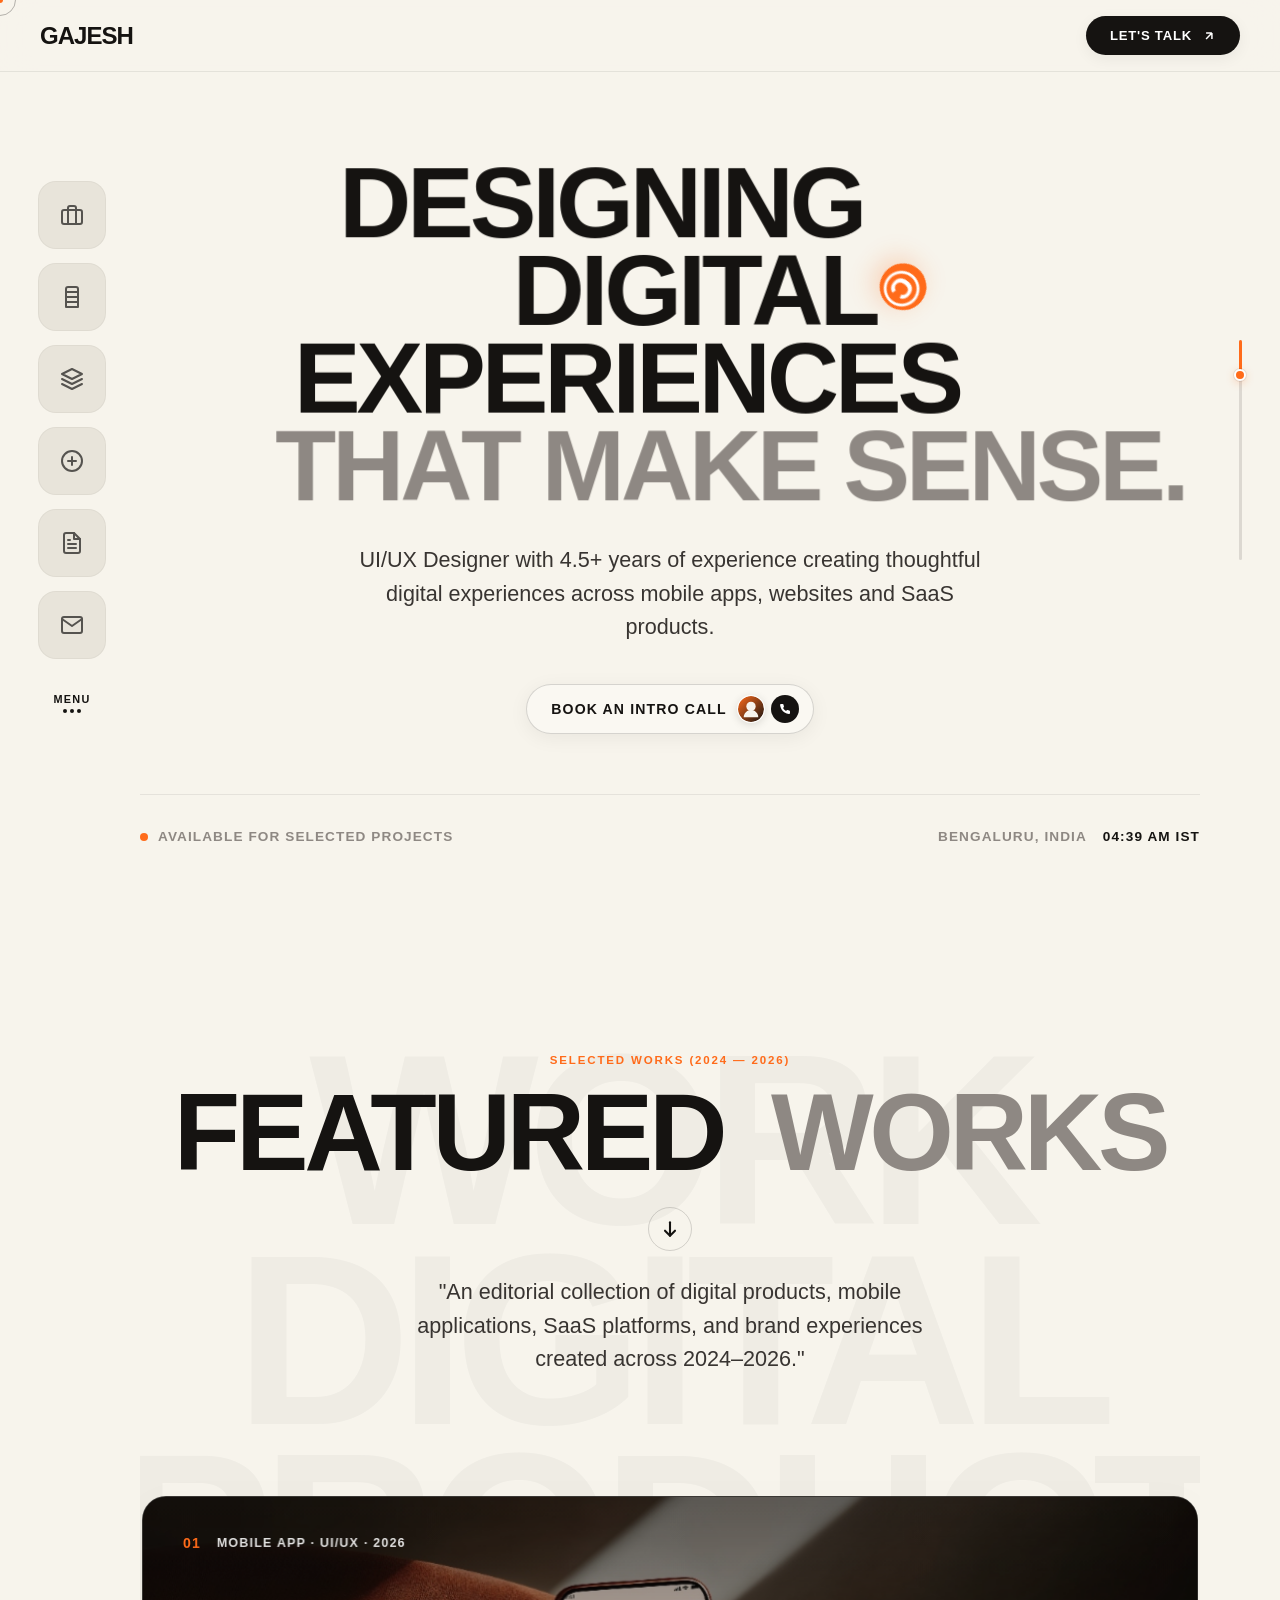
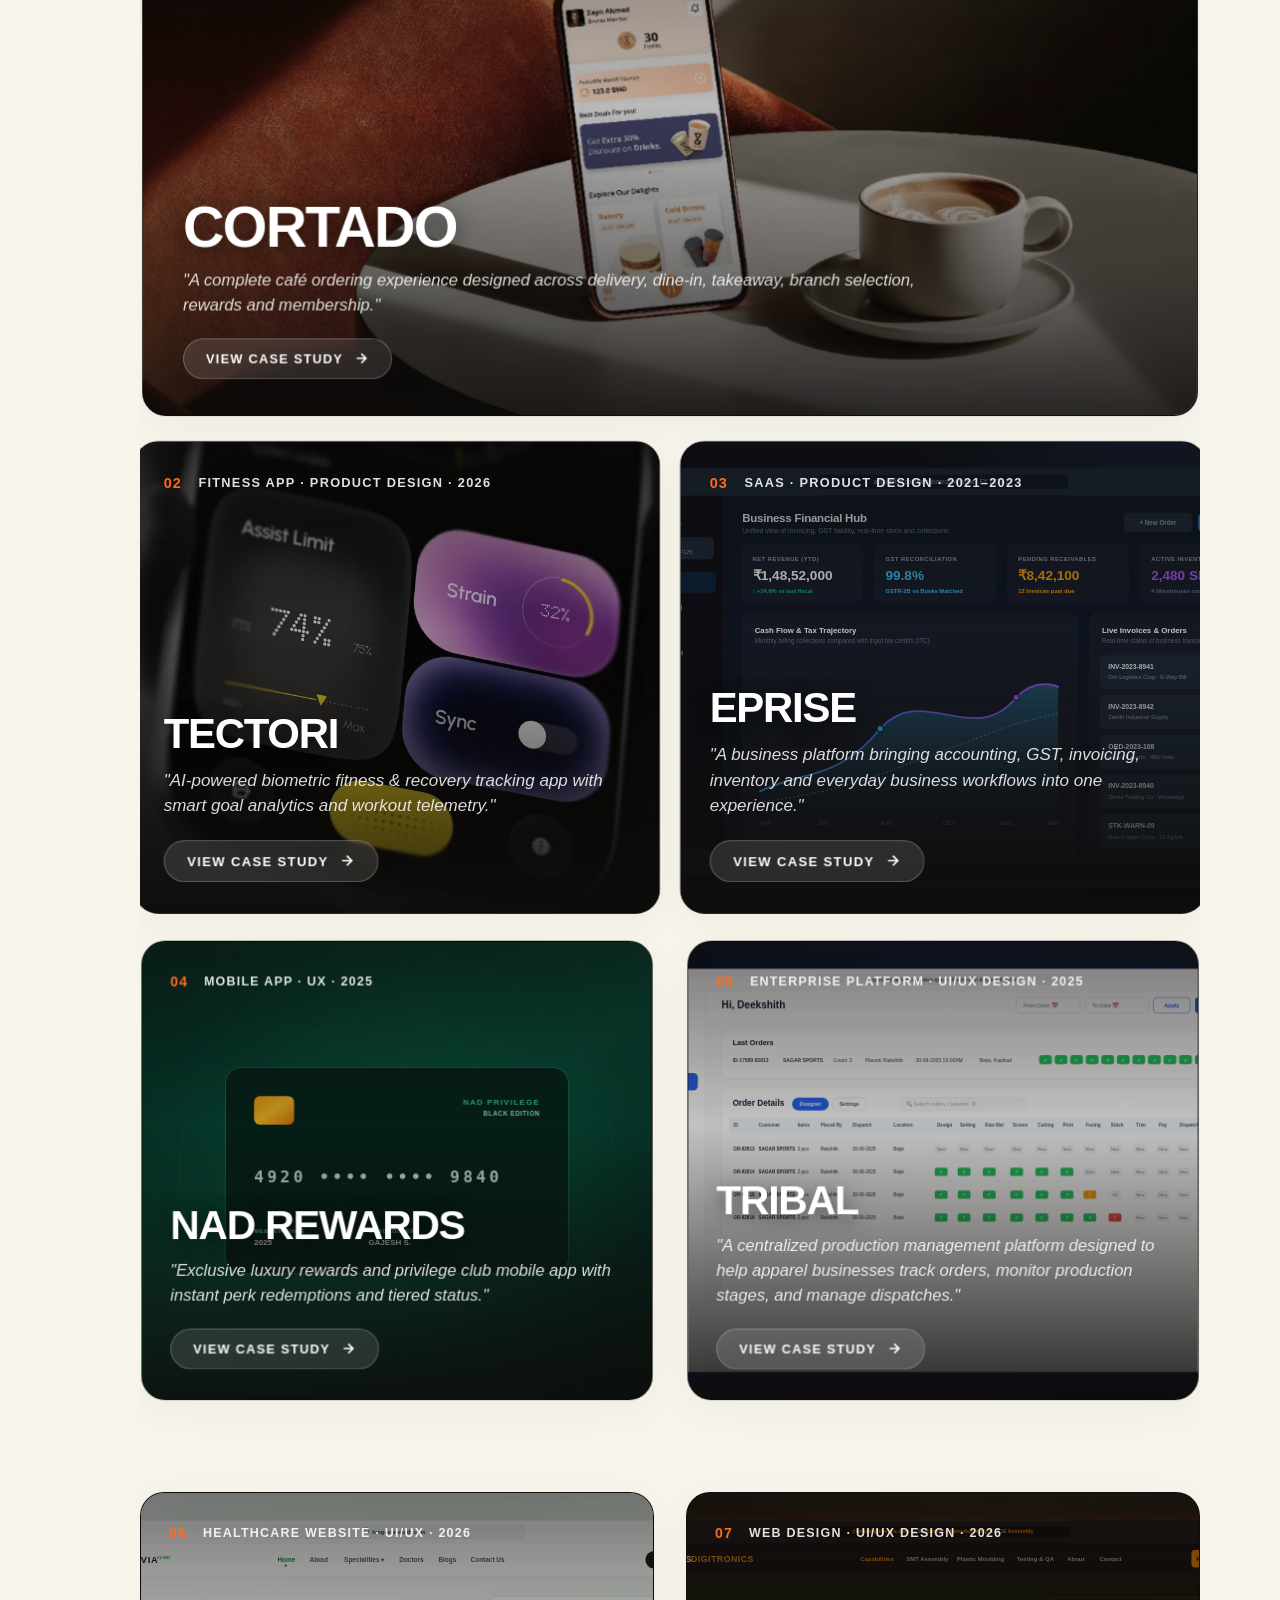
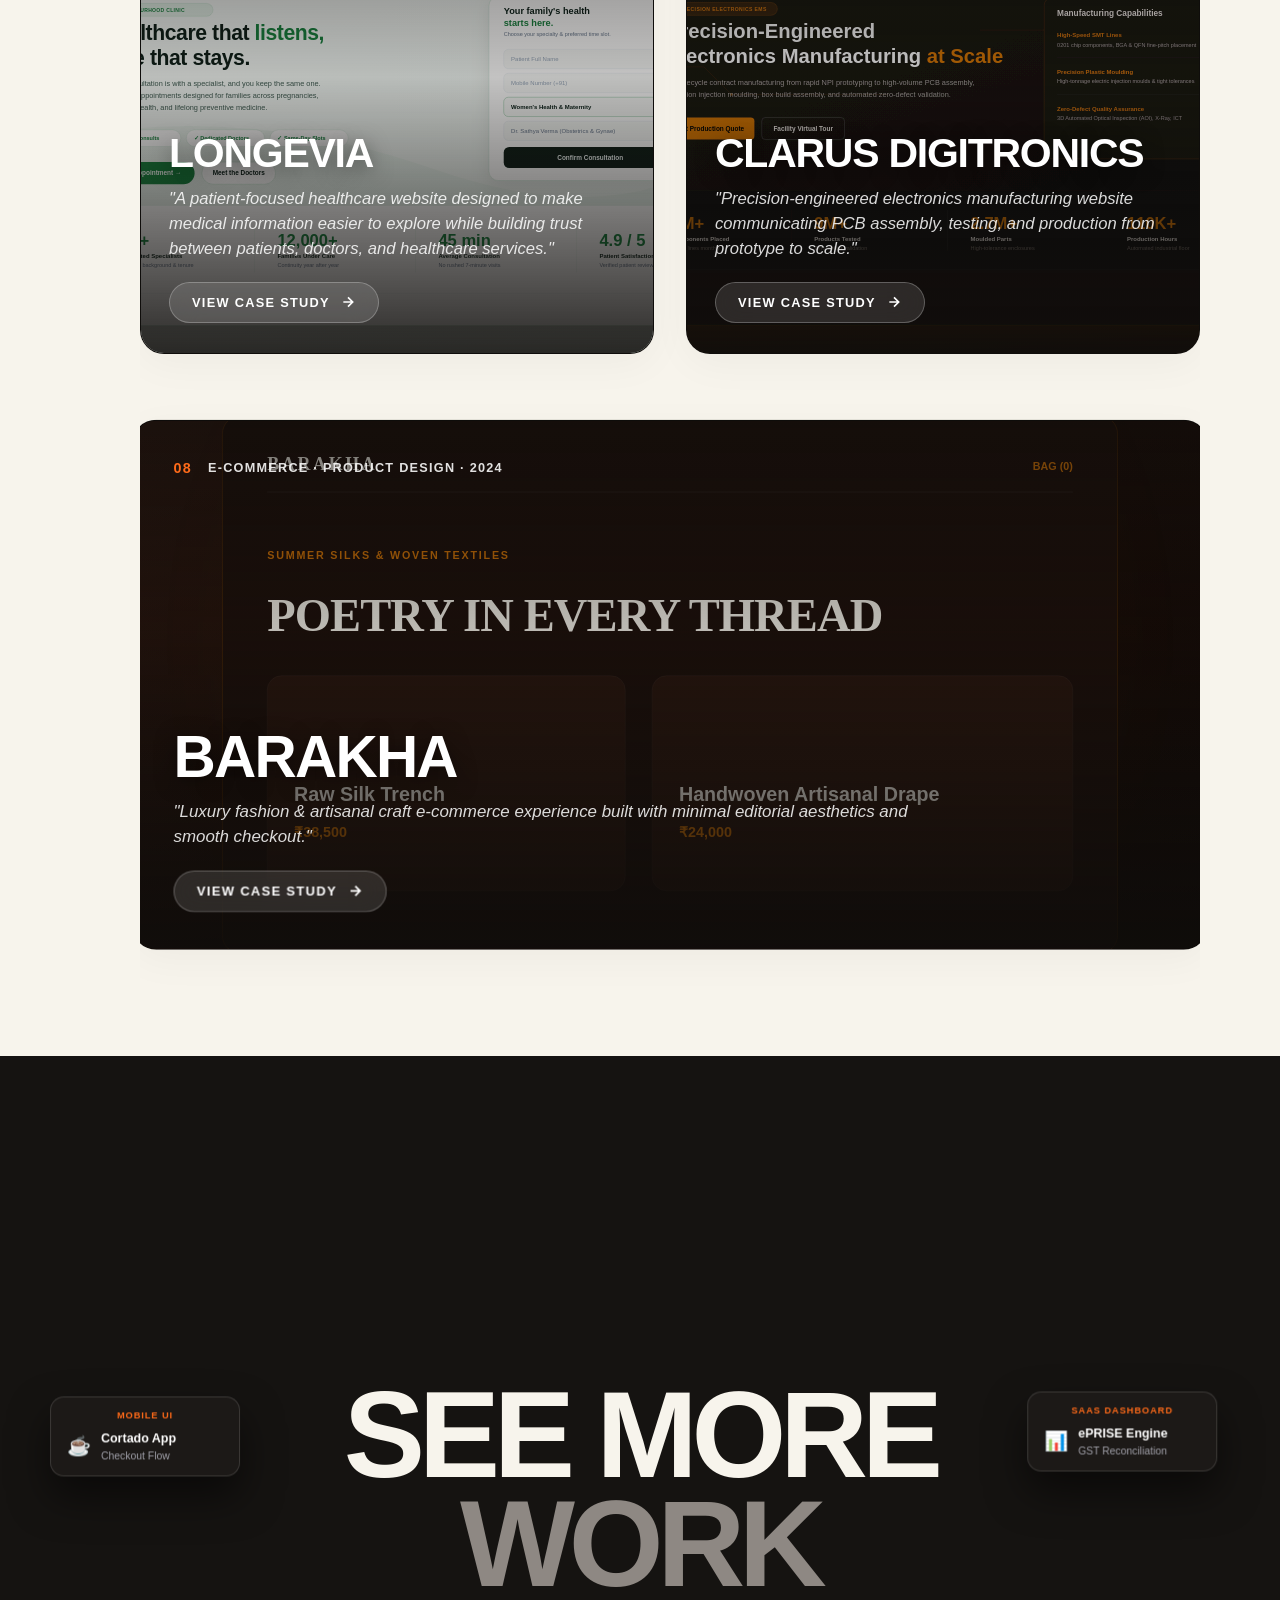
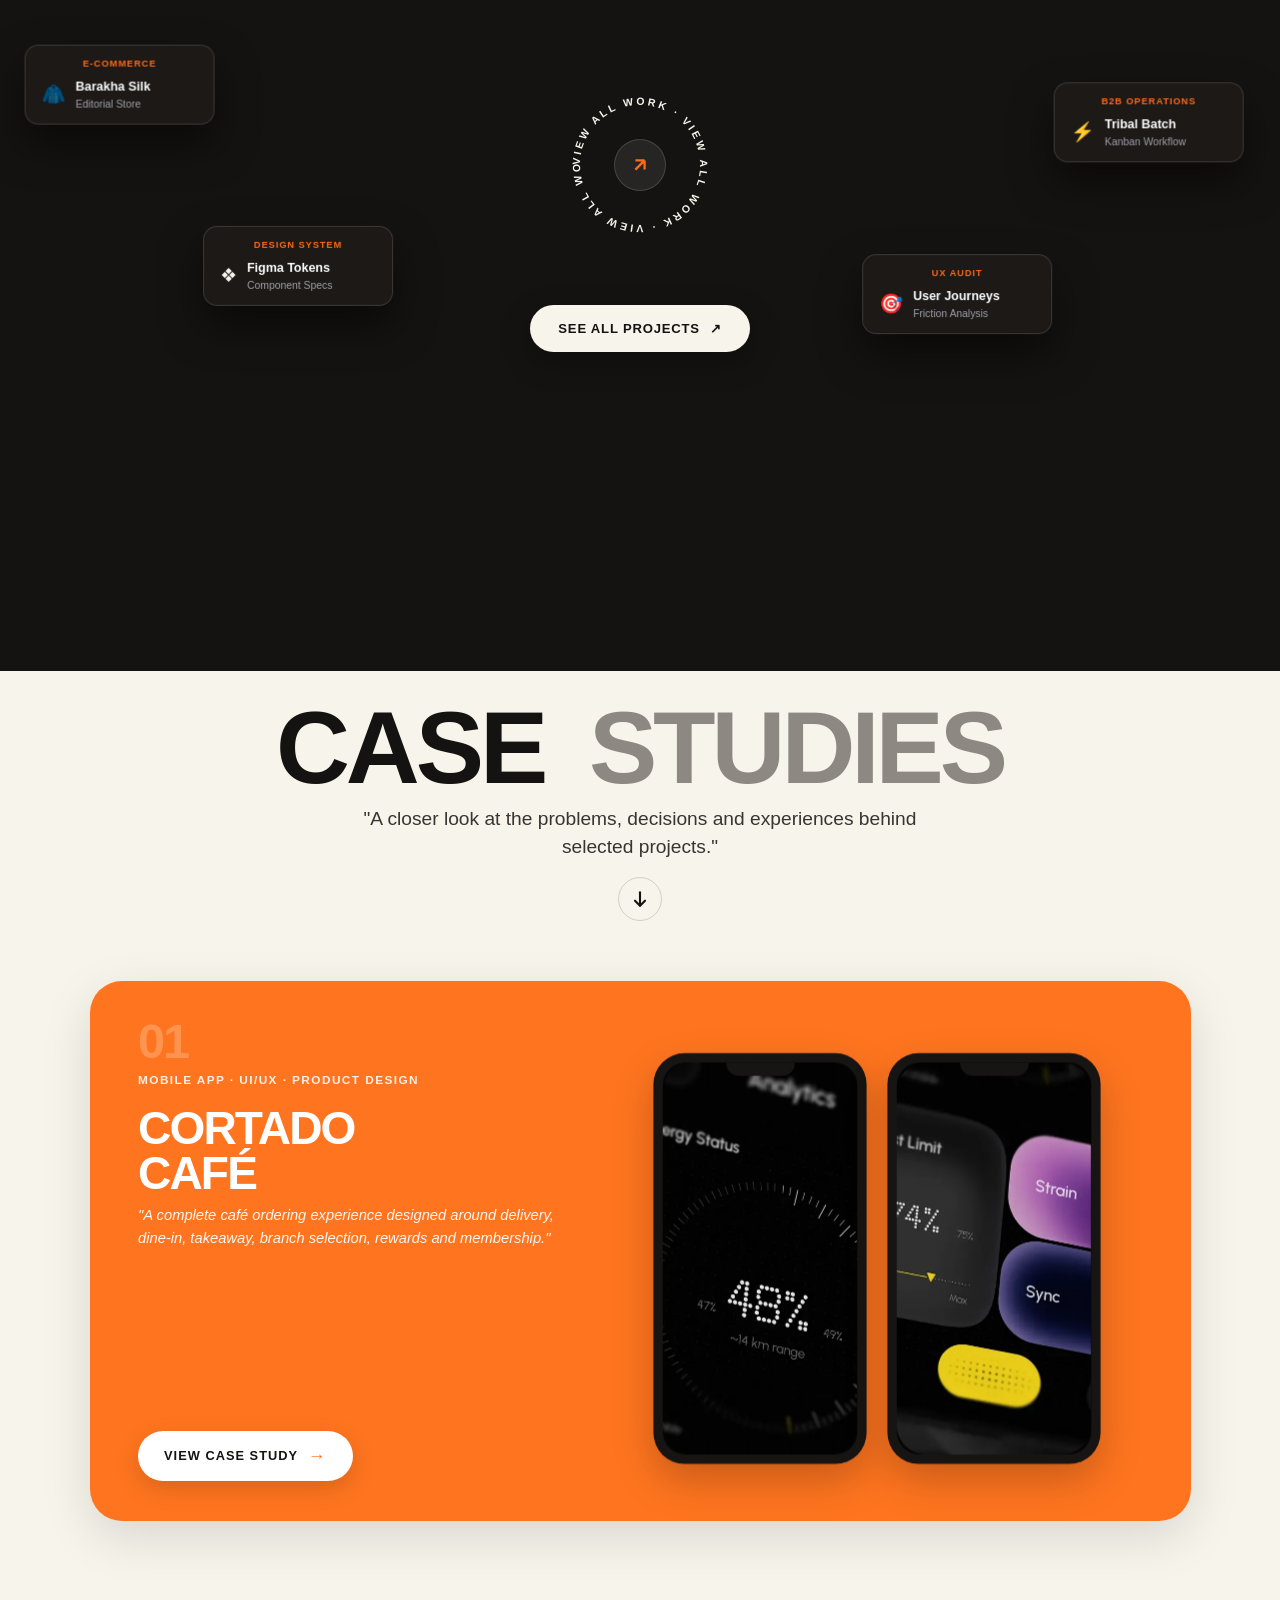
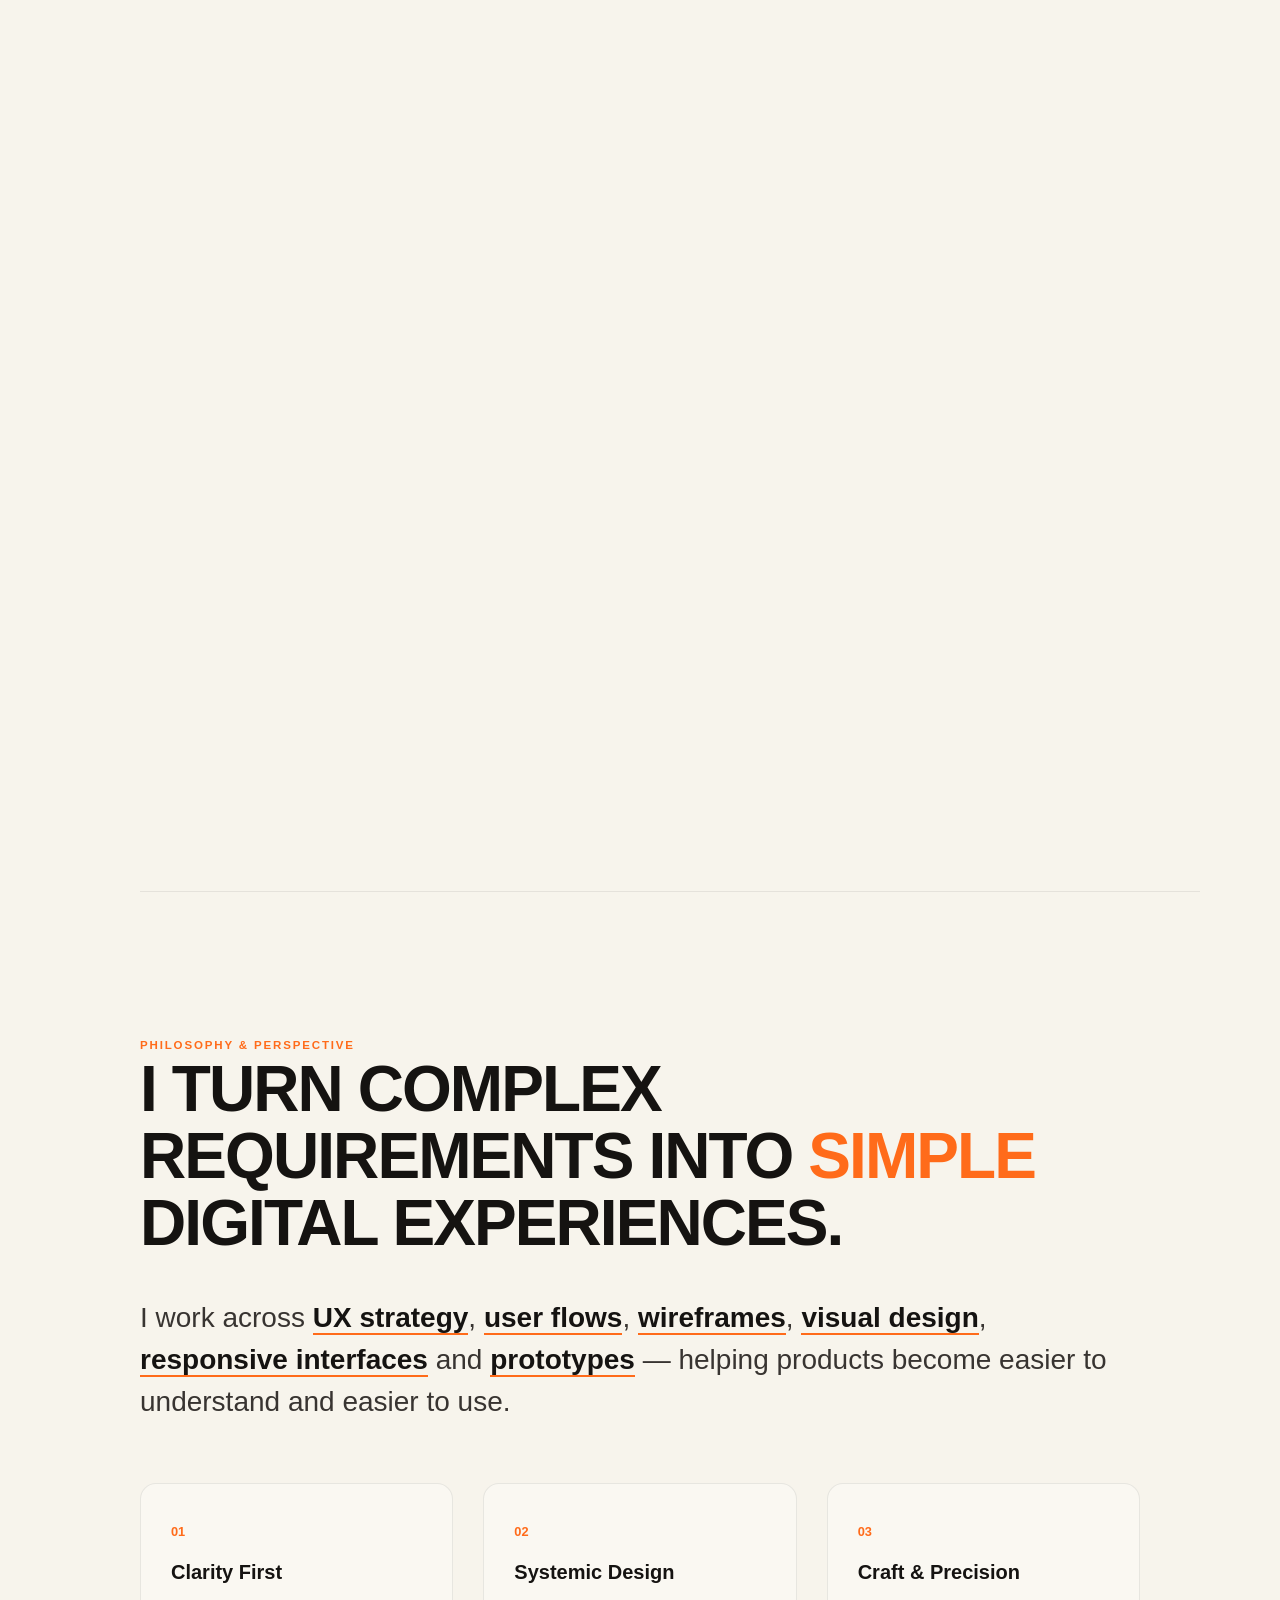
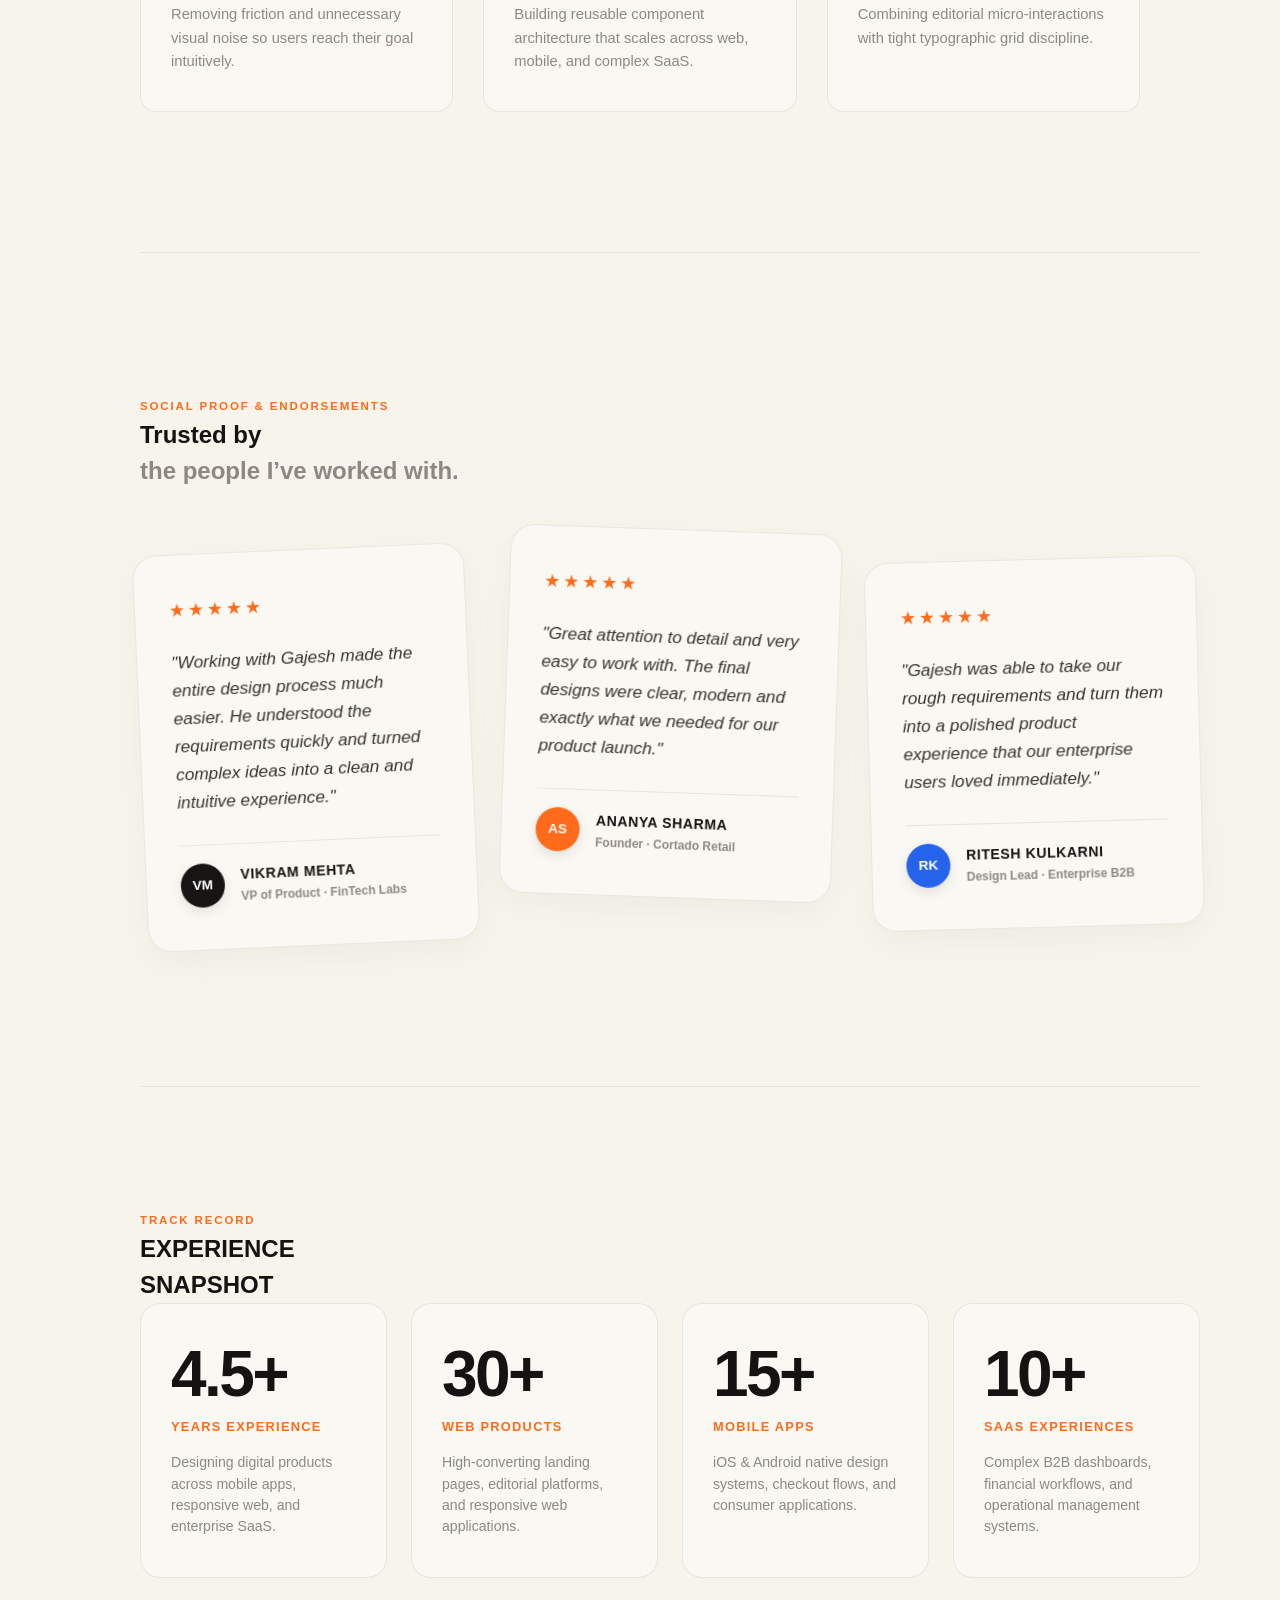
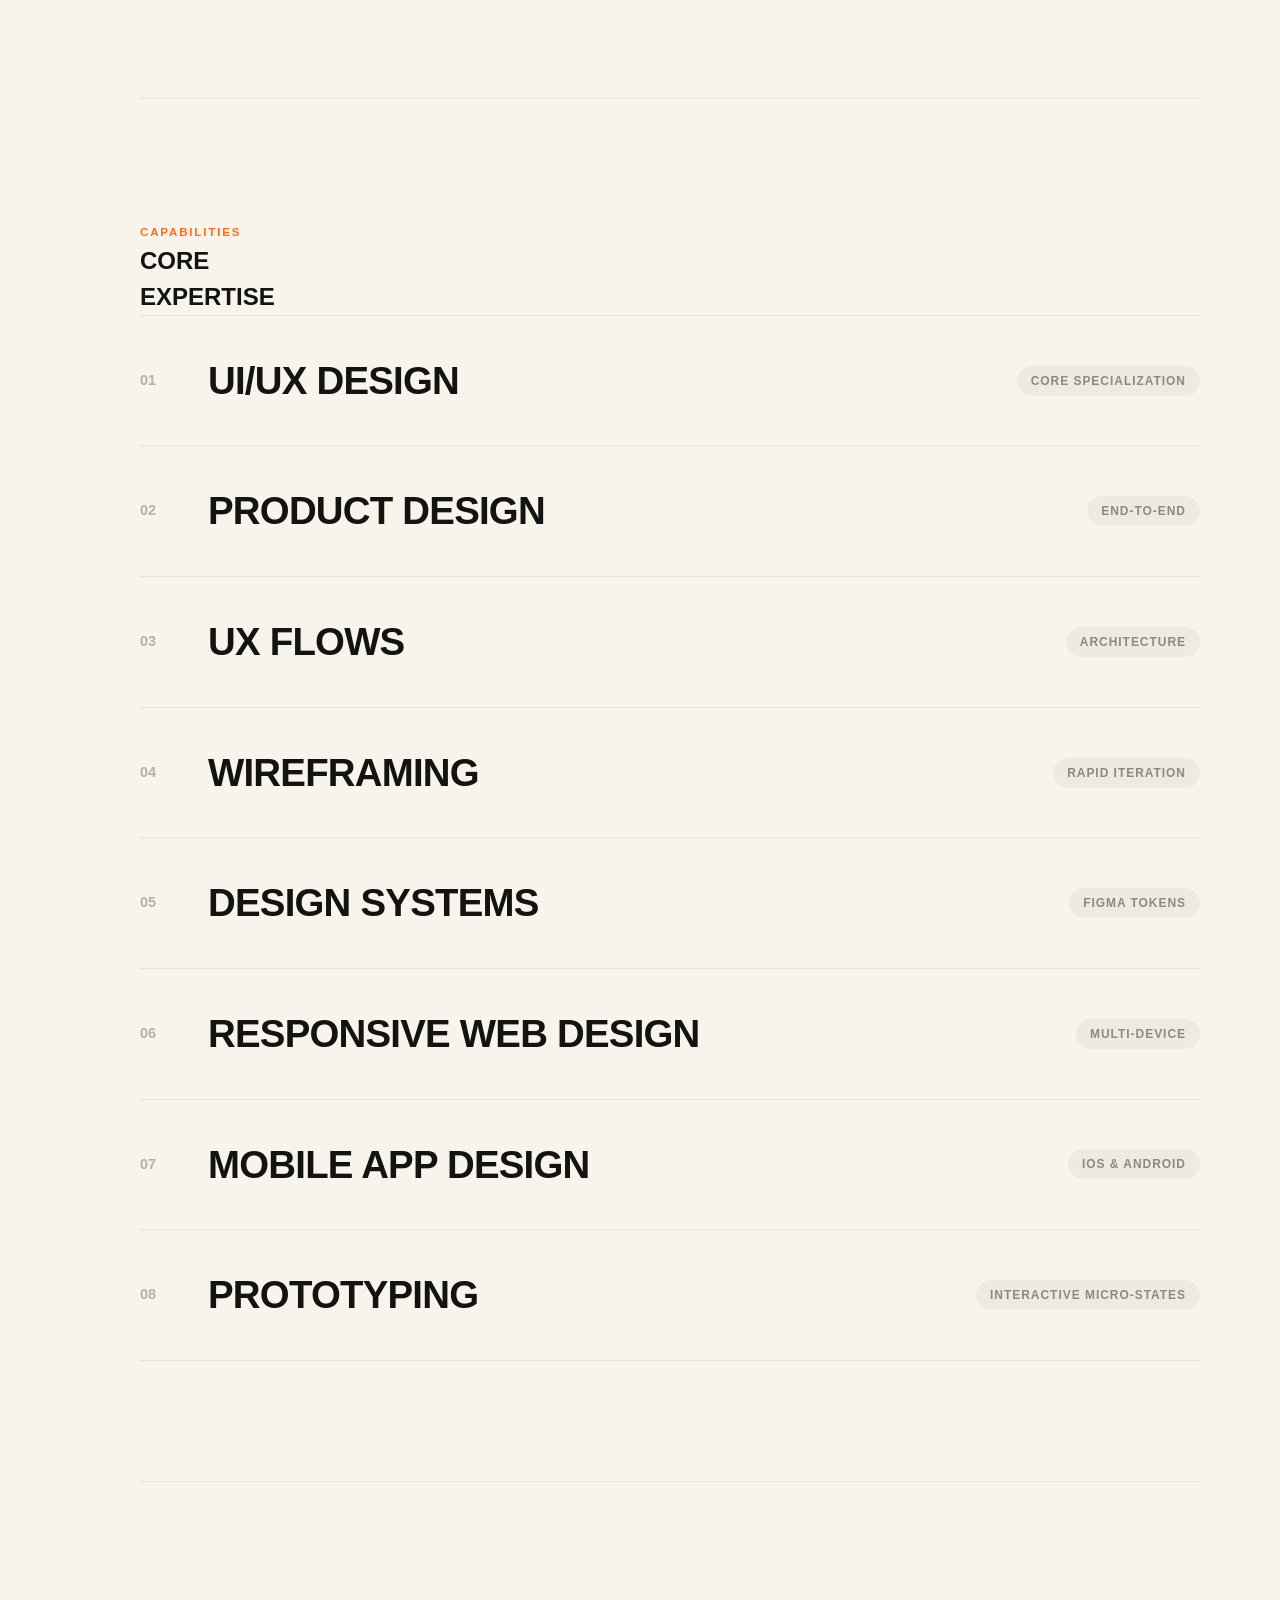
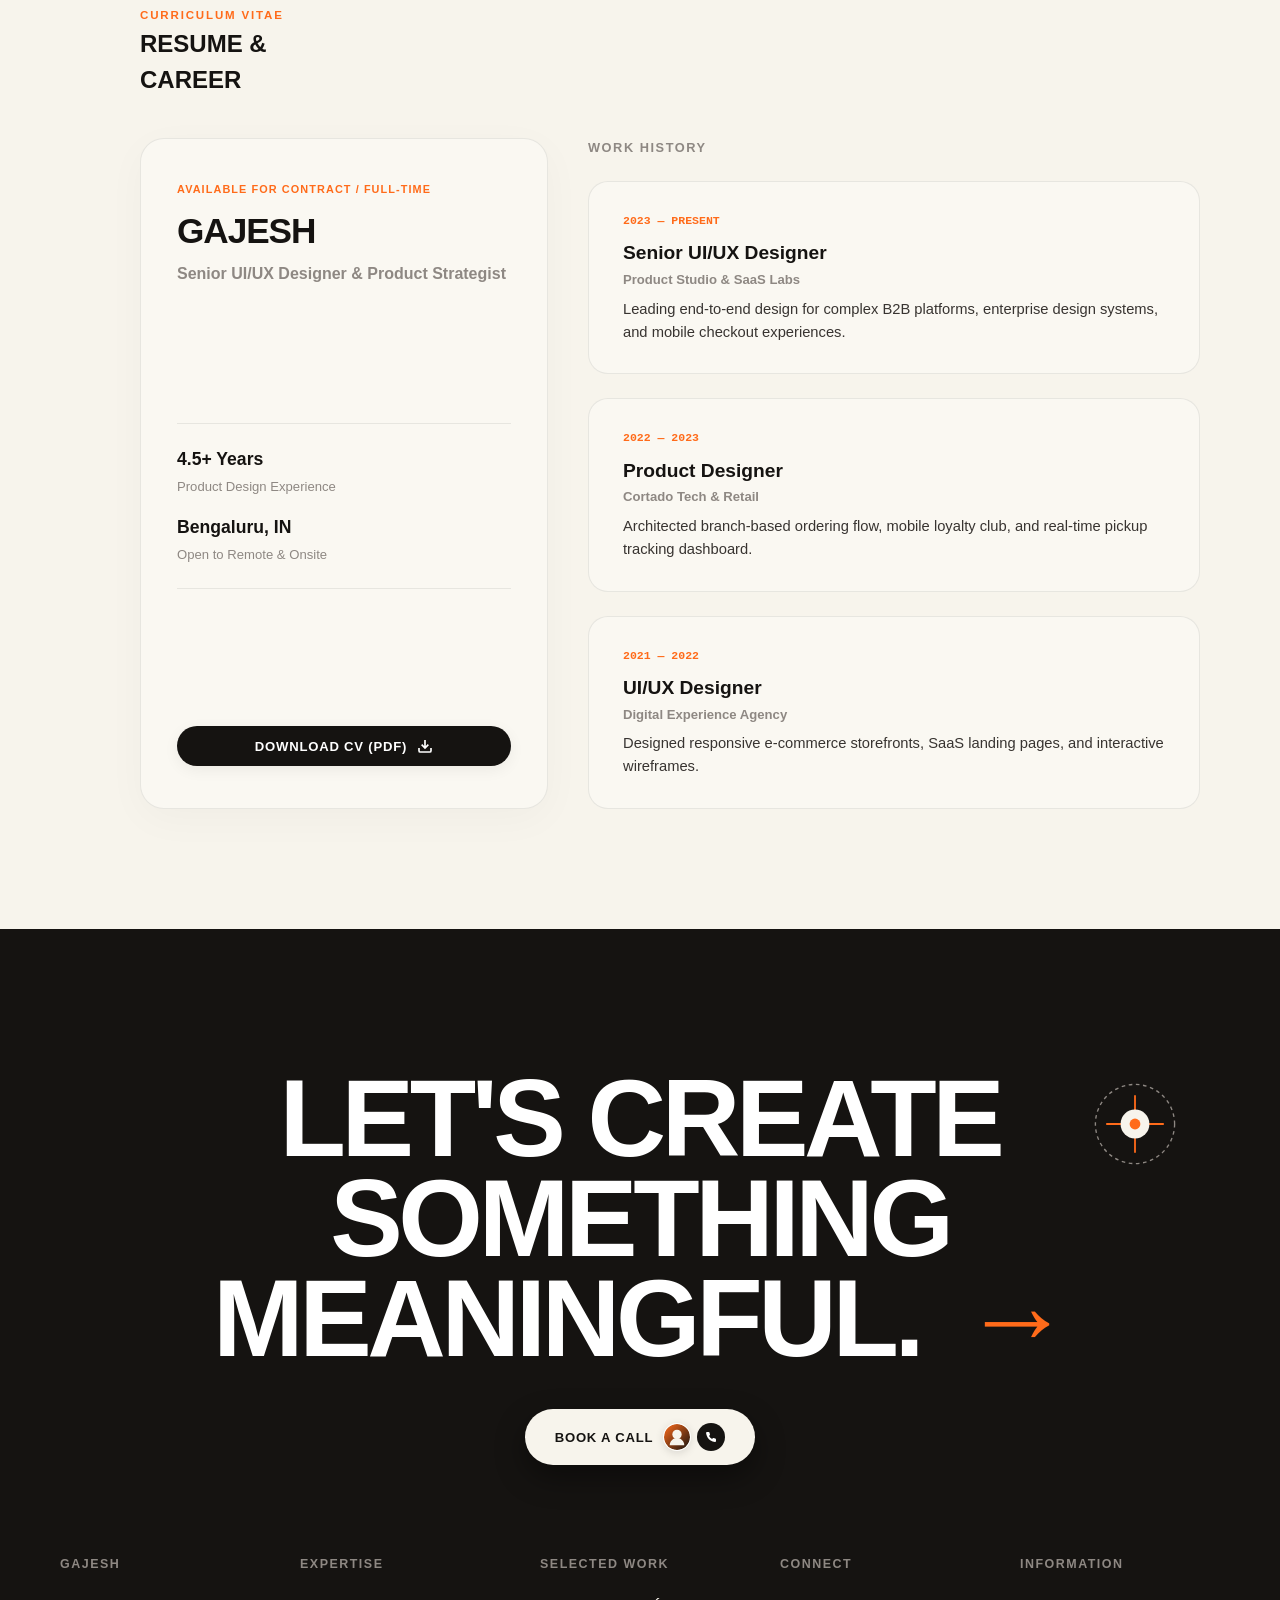
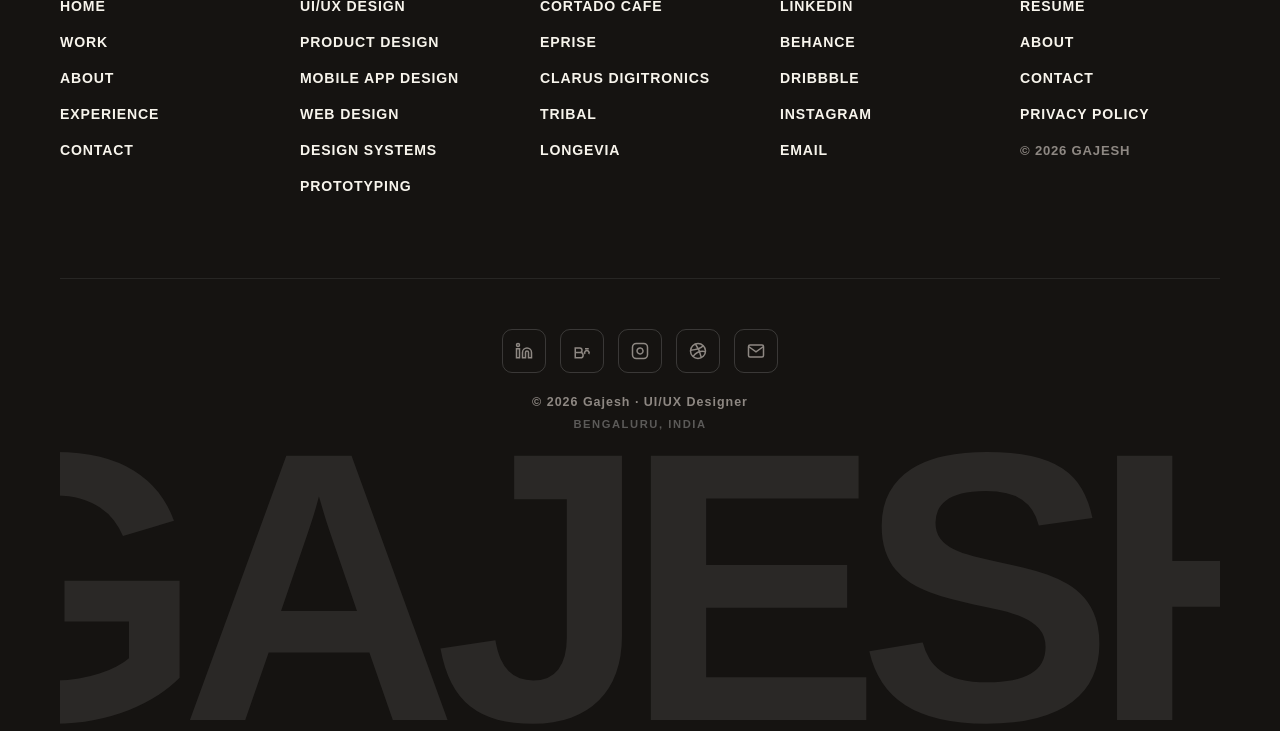
==== commit 69c32a13: "Replace low-resolution and blurry mockups with ultra-sharp vector SVG mockups and Retina contrast op" ====
--- a/index.html
+++ b/index.html
@@ -387,7 +387,7 @@
             <!-- PROJECT 05: TRIBAL -->
             <article class="project-article featured-grid-card" data-parallax="0.04" data-project="TRIBAL">
               <div class="project-visual-wrapper b2b-workflow-wrapper" onclick="window.location.href='tribal.html'" style="cursor: pointer;">
-                <img src="images/tribal-mockup-01.jpg" alt="TRIBAL Clothing Manufacturing & Production Management Platform" class="project-full-bleed-img">
+                <img src="images/tribal-mockup-hero.svg" alt="TRIBAL Clothing Manufacturing &amp; Production Management Platform" class="project-full-bleed-img">
                 <div class="project-gradient-overlay"></div>
 
                 <div class="project-card-overlay">
@@ -415,7 +415,7 @@
             <!-- PROJECT 06: LONGEVIA -->
             <article class="project-article featured-grid-card" data-parallax="0.04" data-project="Longevia">
               <div class="project-visual-wrapper longivia-wrapper" onclick="window.location.href='longevia.html'" style="cursor: pointer;">
-                <img src="images/longevia-doctors.png" alt="Longevia Doctor &amp; Healthcare Website" class="project-full-bleed-img" style="object-position: top center;">
+                <img src="images/longevia-mockup-hero.svg" alt="Longevia Doctor &amp; Healthcare Website" class="project-full-bleed-img">
                 <div class="project-gradient-overlay"></div>
 
                 <div class="project-card-overlay">
@@ -443,7 +443,7 @@
             <!-- PROJECT 07: CLARUS DIGITRONICS -->
             <article class="project-article featured-grid-card" data-parallax="0.04" data-project="Clarus Digitronics">
               <div class="project-visual-wrapper clarus-wrapper" onclick="window.location.href='clarus.html'" style="cursor: pointer;">
-                <img src="images/clarus-mockup-01.jpg" alt="Clarus Digitronics" class="project-full-bleed-img">
+                <img src="images/clarus-mockup-hero.svg" alt="Clarus Digitronics" class="project-full-bleed-img">
                 <div class="project-gradient-overlay"></div>
 
                 <div class="project-card-overlay">
--- a/styles.css
+++ b/styles.css
@@ -1128,6 +1128,10 @@
   object-fit: cover;
   object-position: center;
   z-index: 1;
+  image-rendering: -webkit-optimize-contrast;
+  image-rendering: high-quality;
+  transform: translateZ(0);
+  backface-visibility: hidden;
   transition: transform 0.65s cubic-bezier(0.16, 1, 0.3, 1), filter 0.5s ease;
 }
 
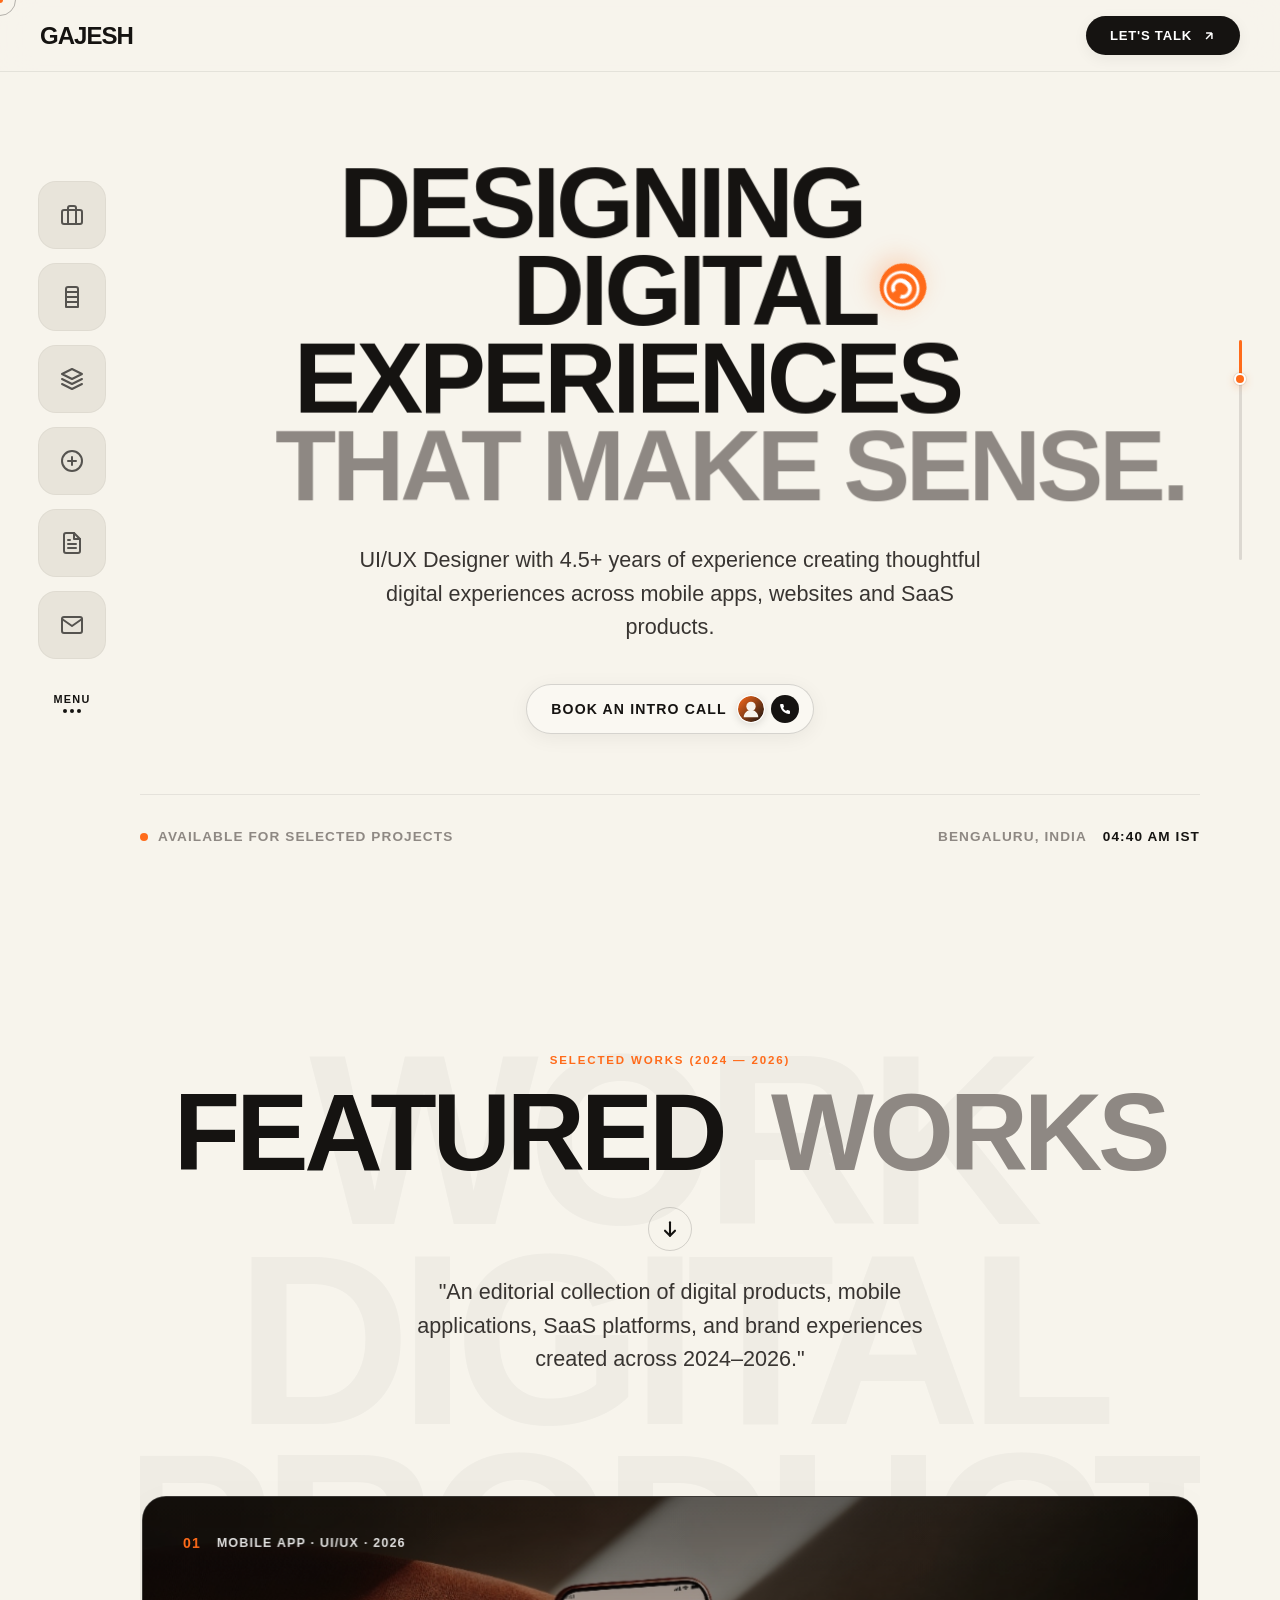
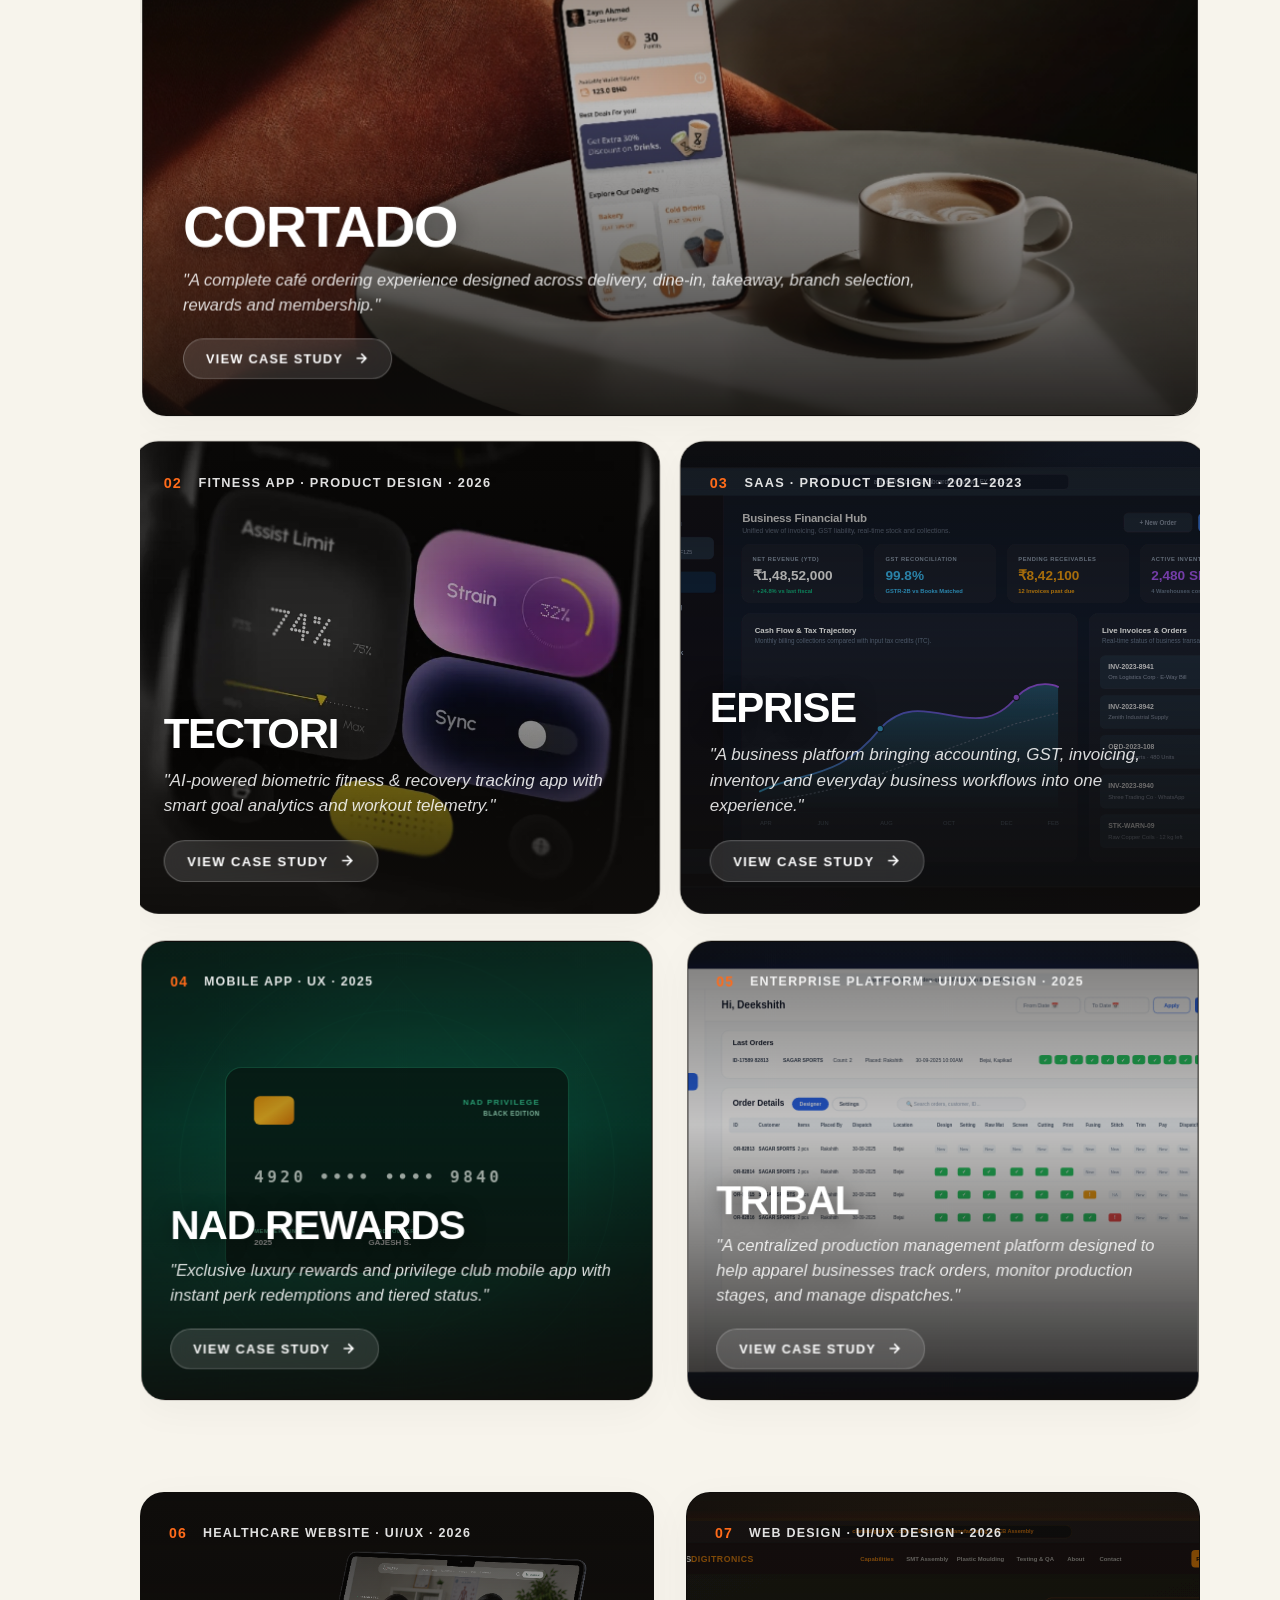
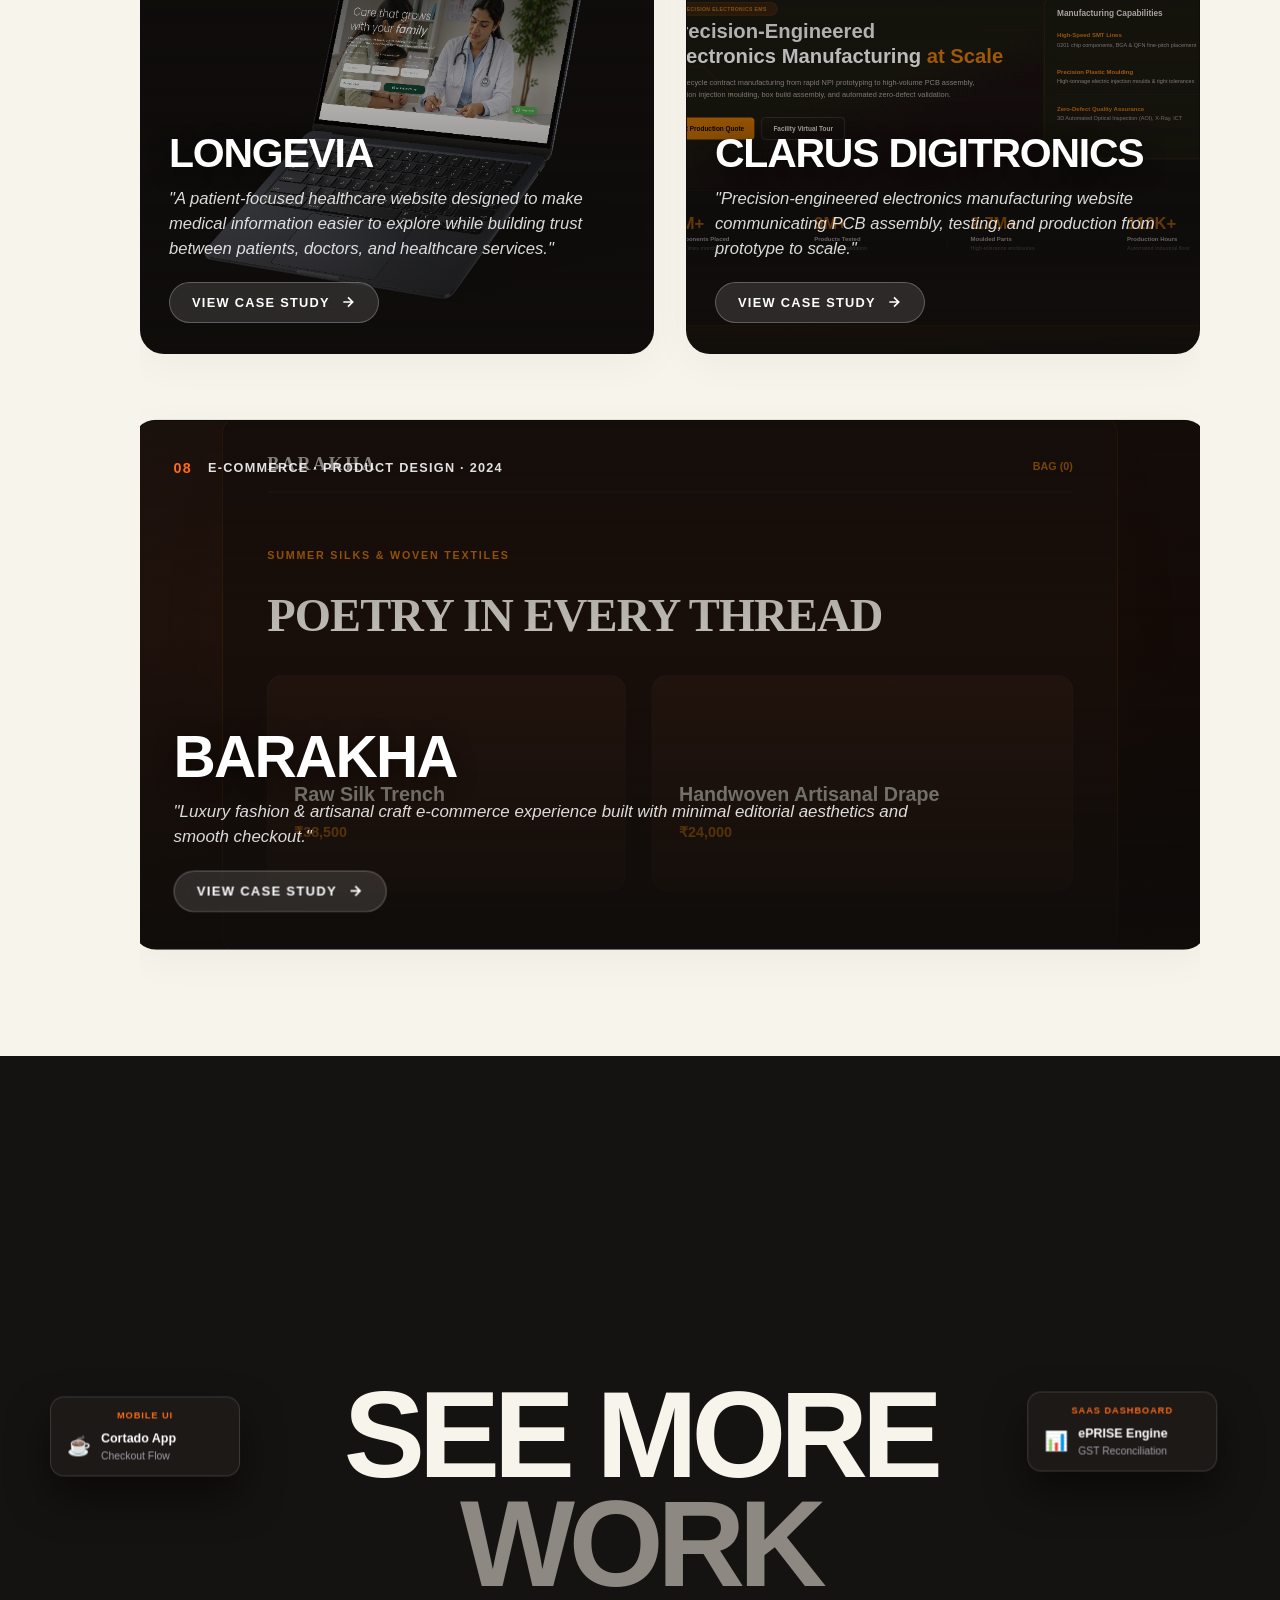
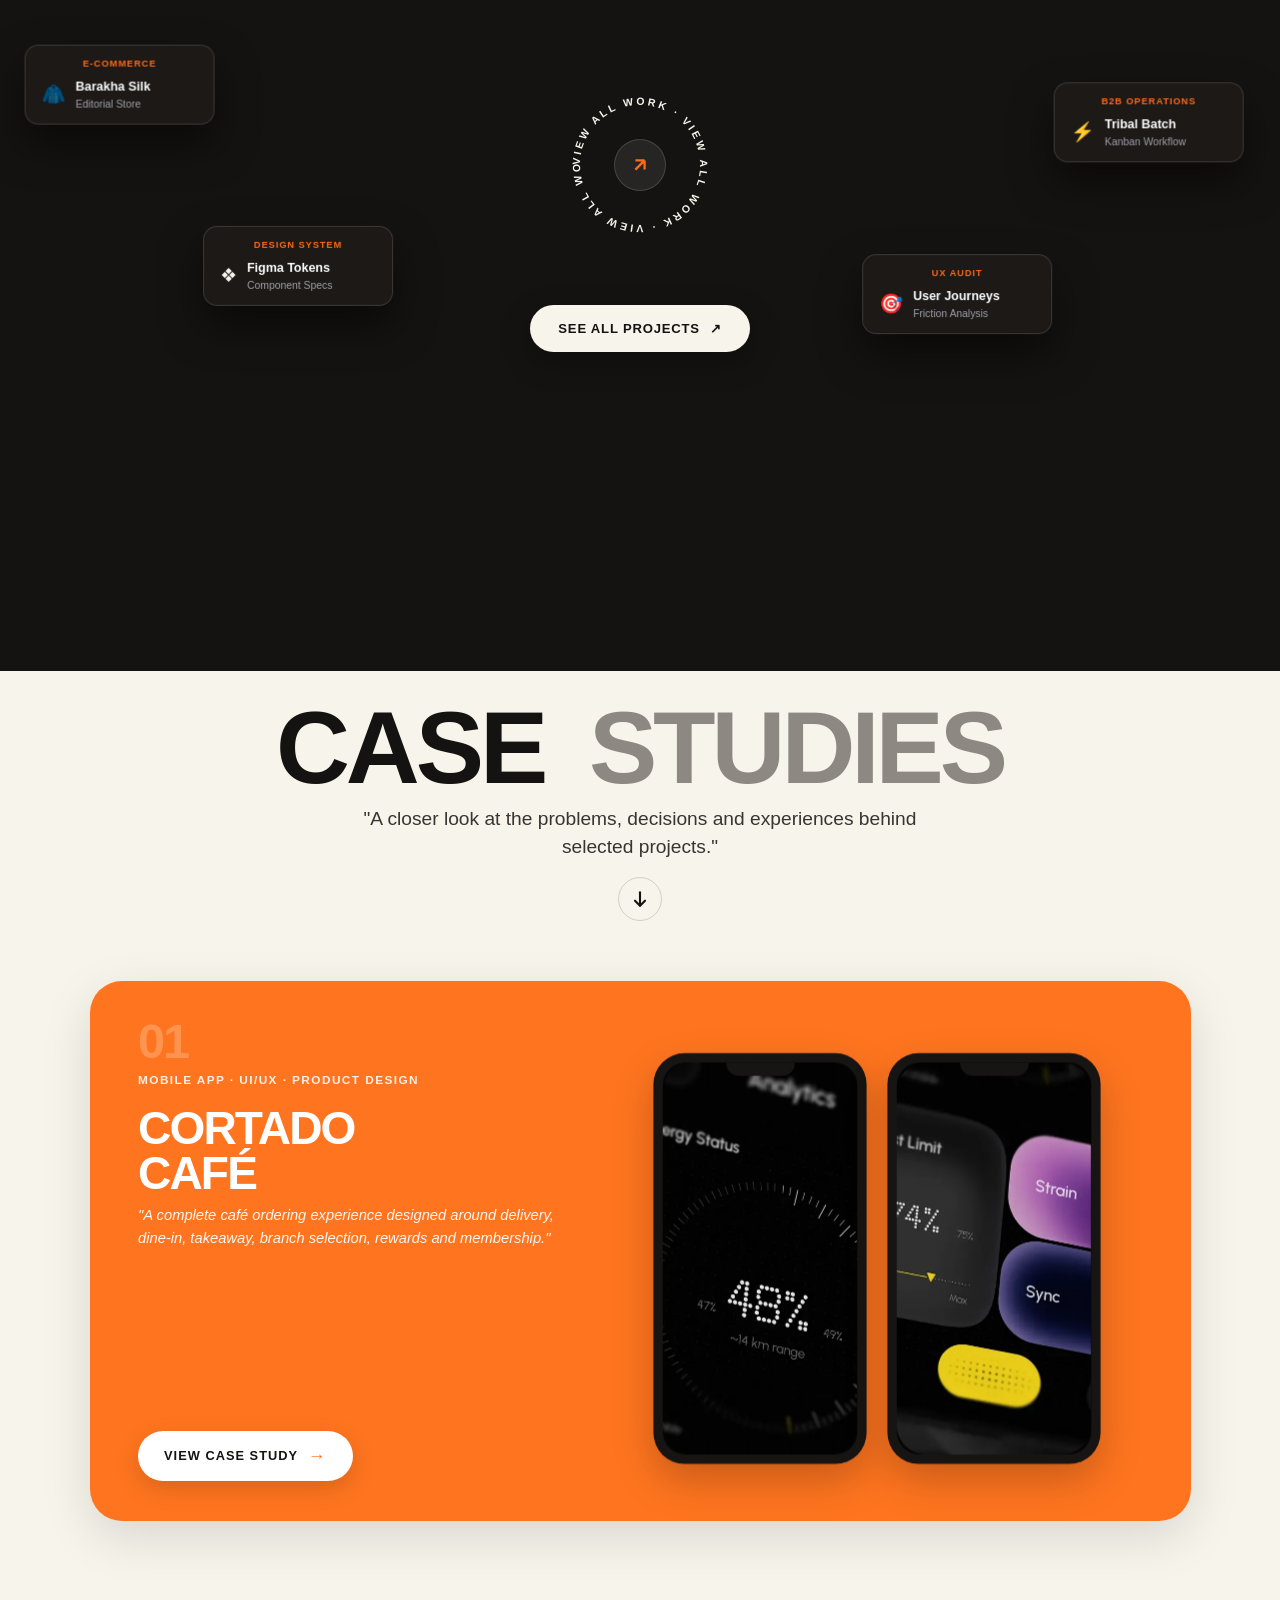
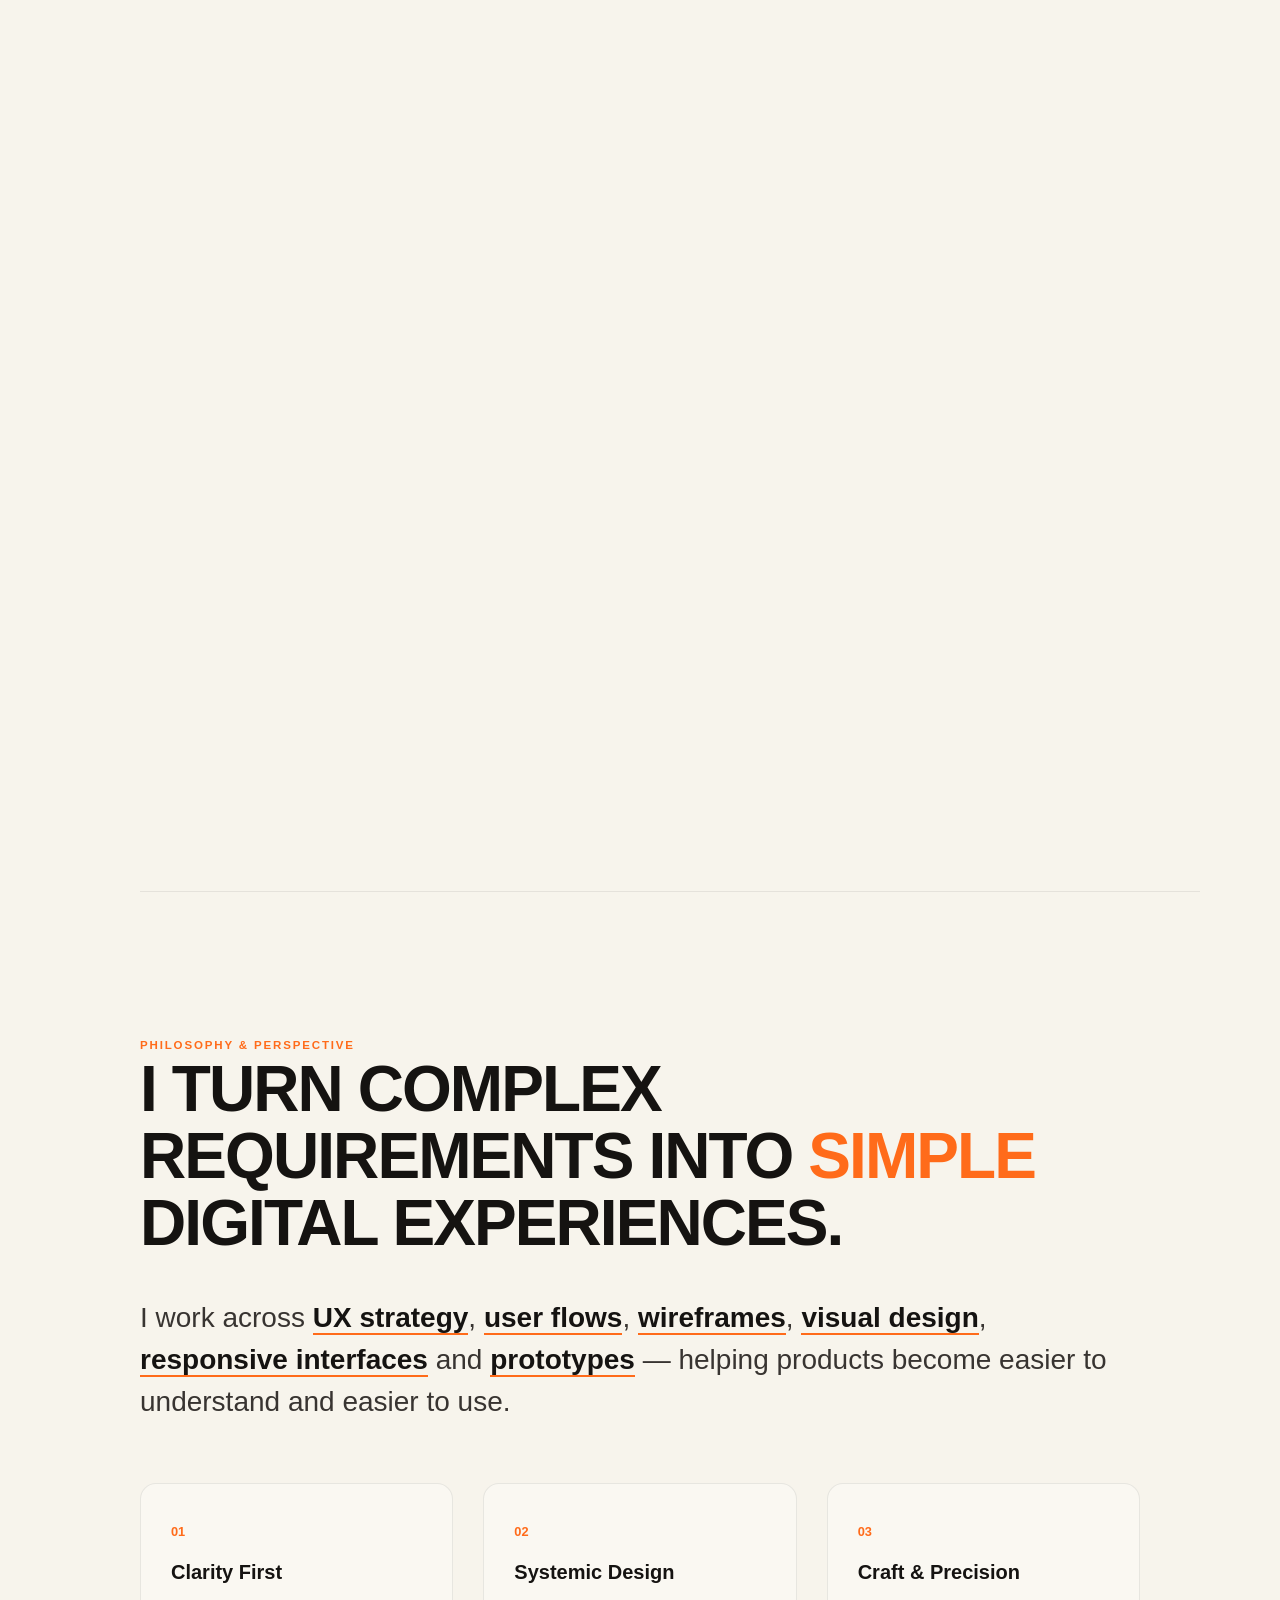
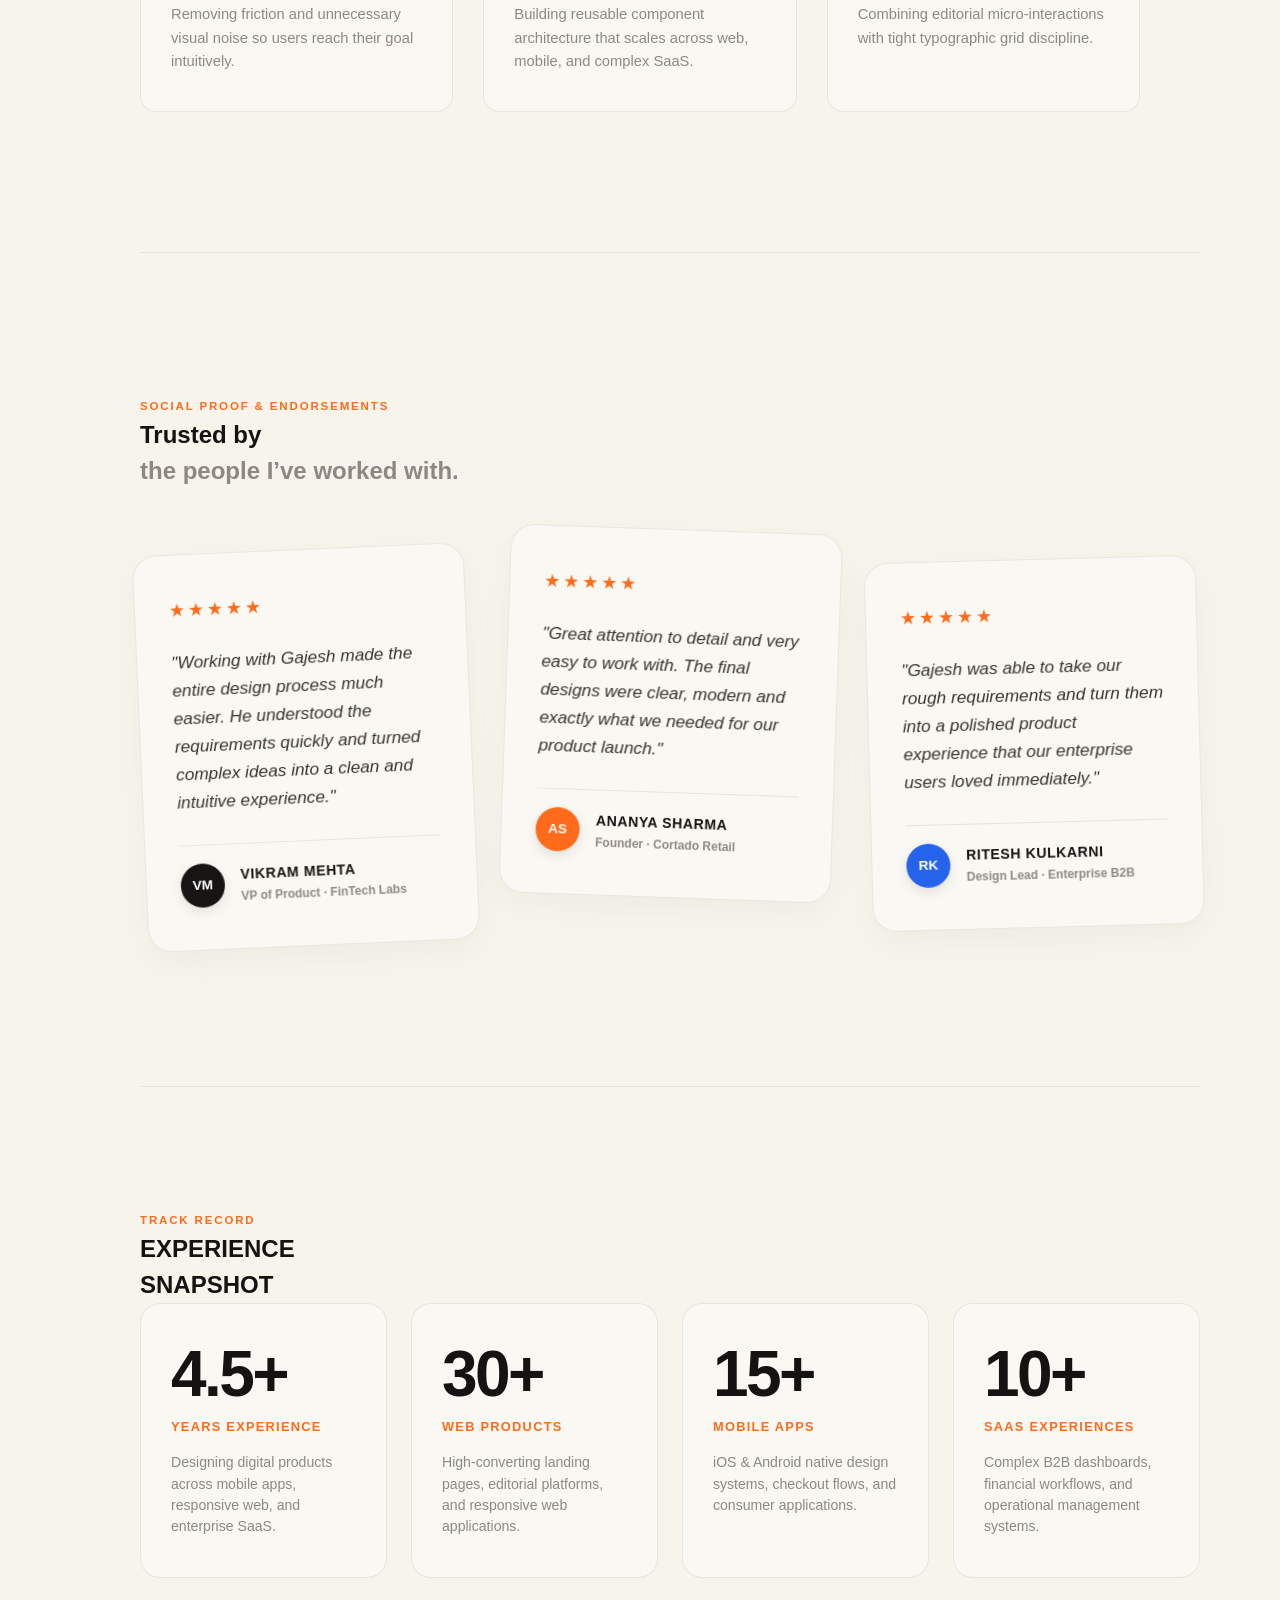
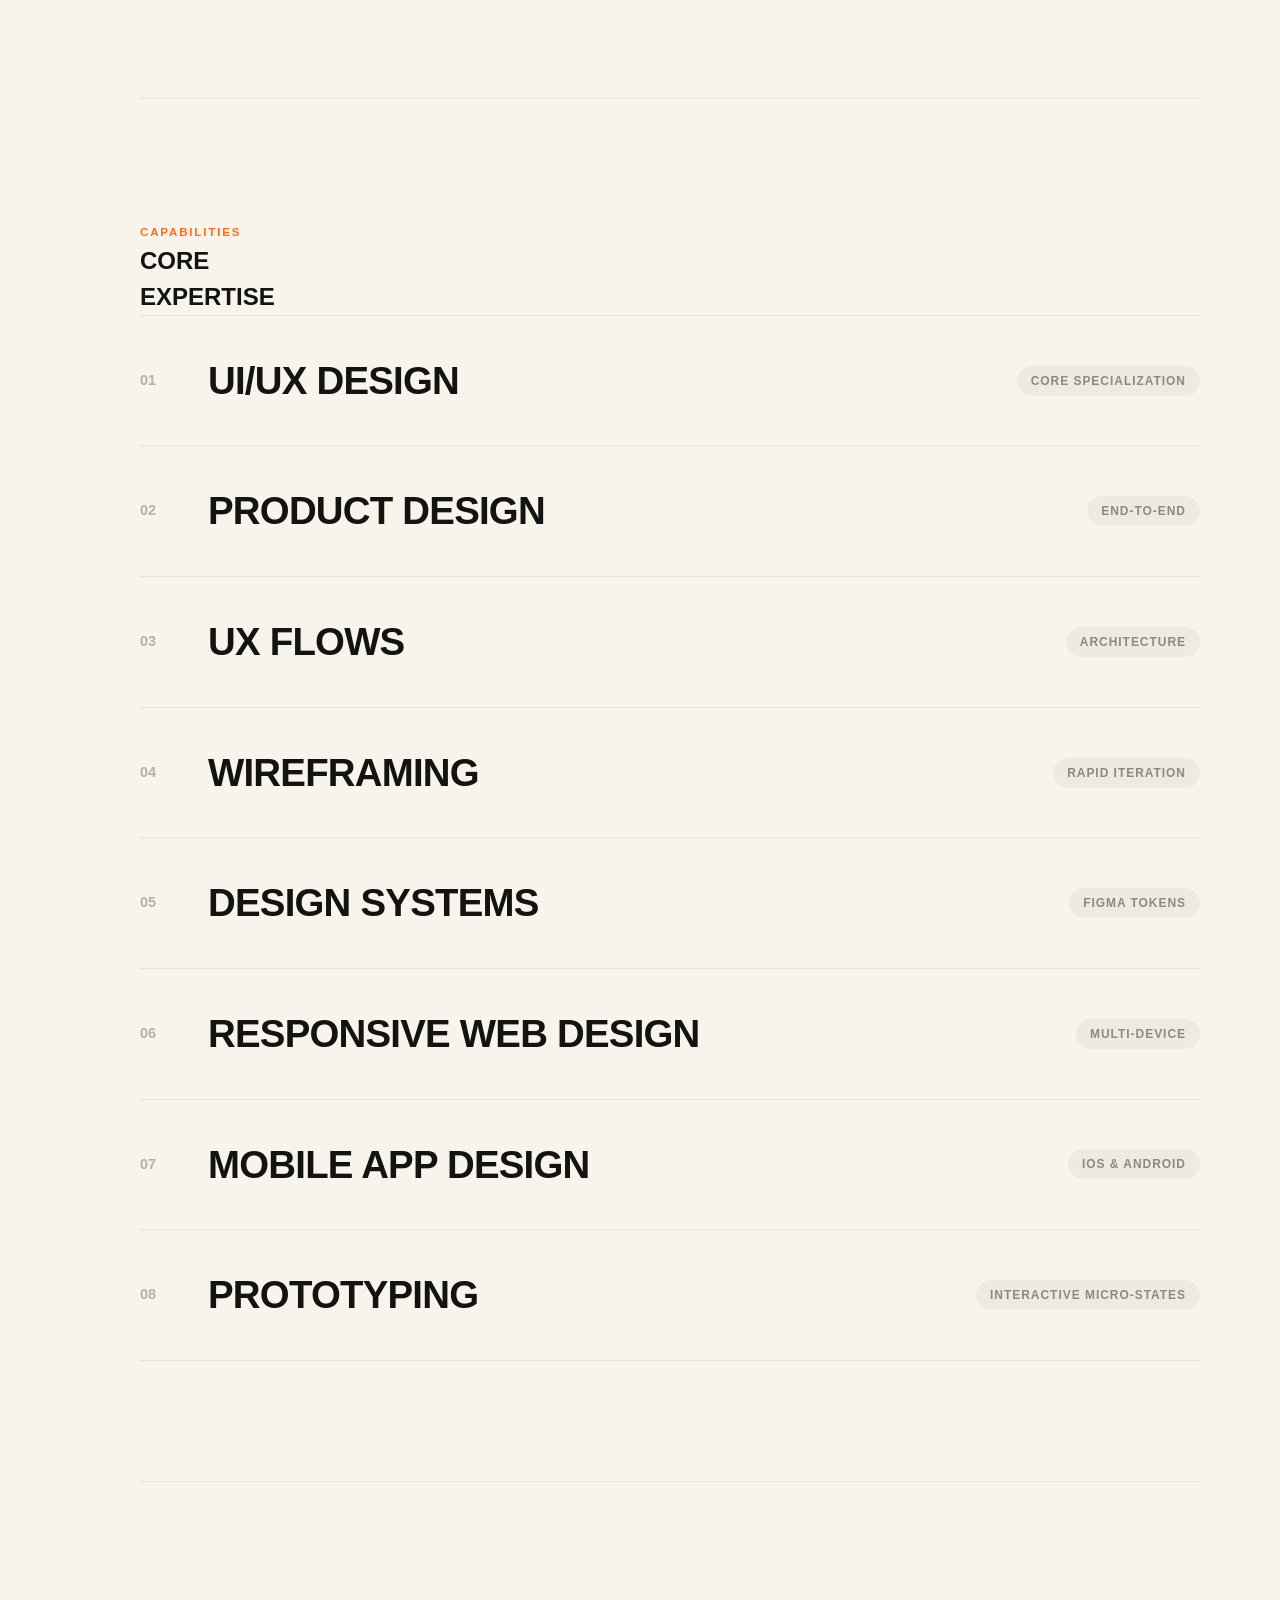
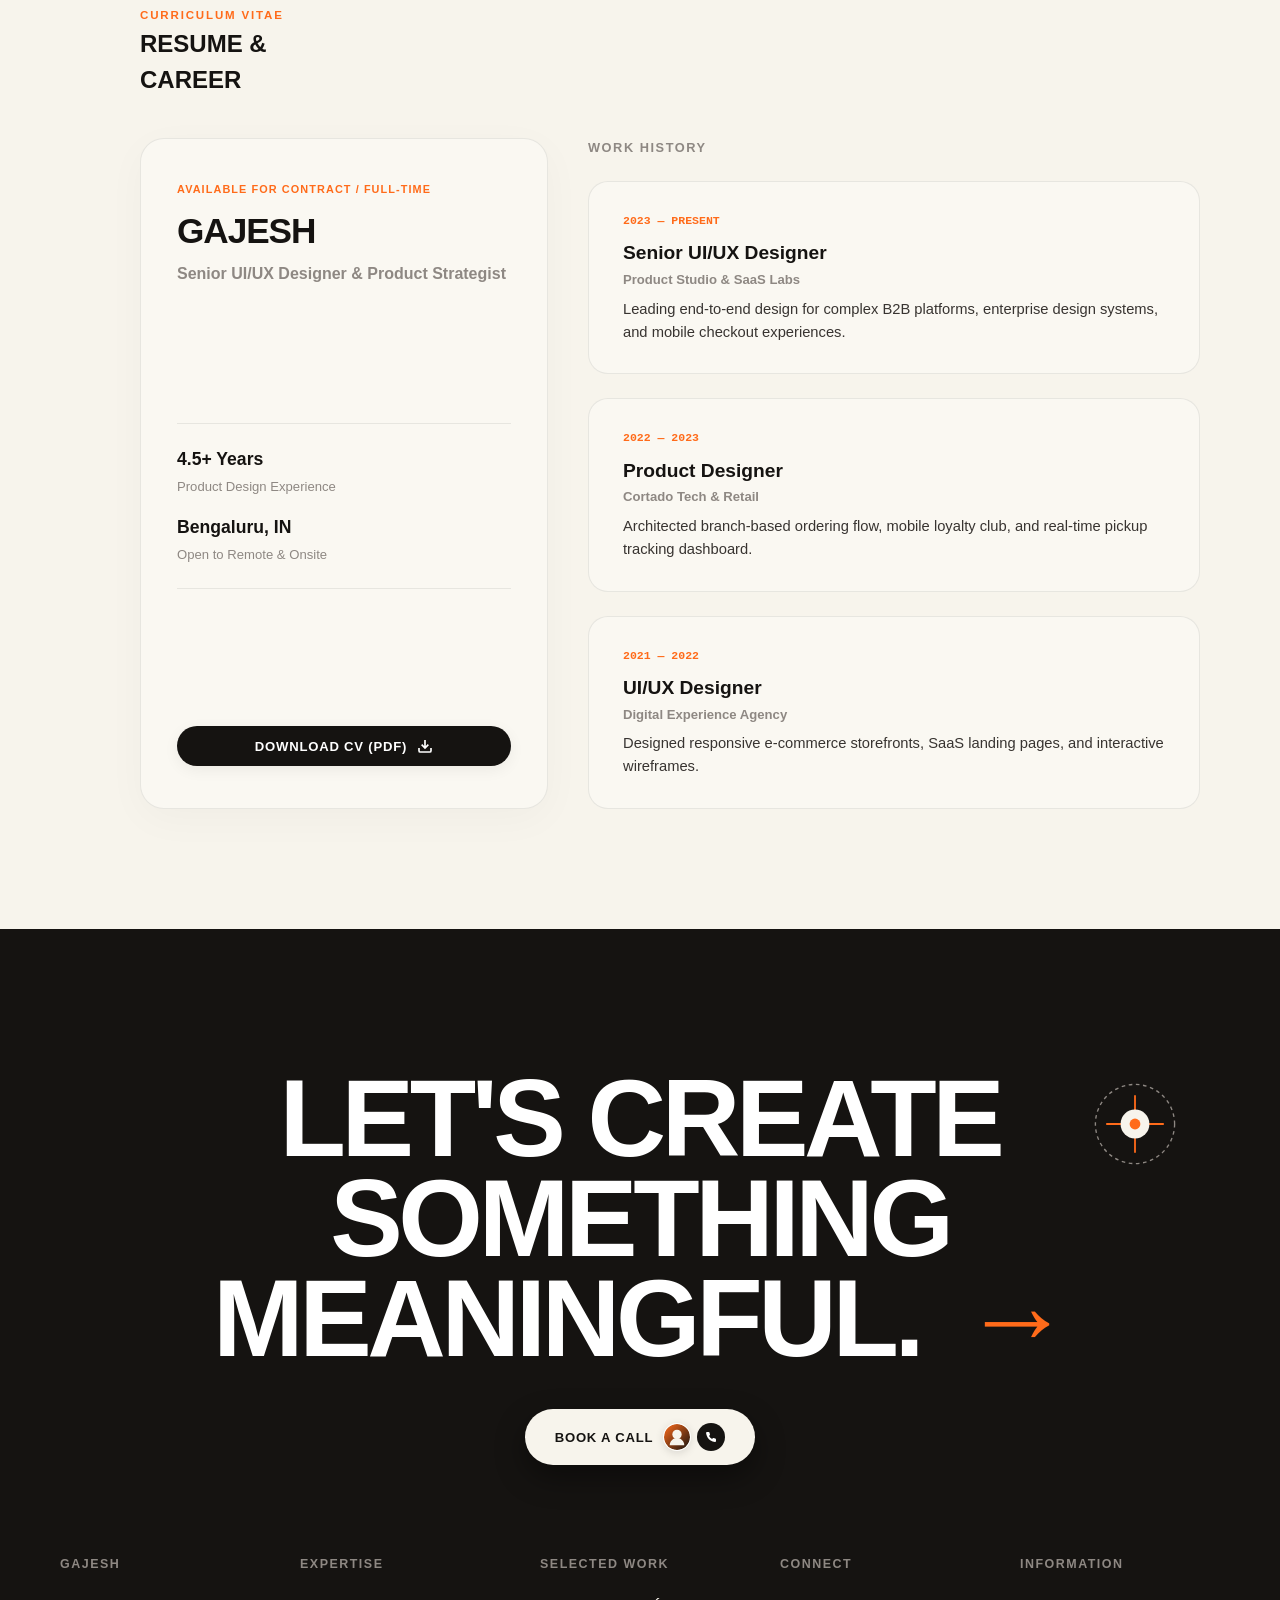
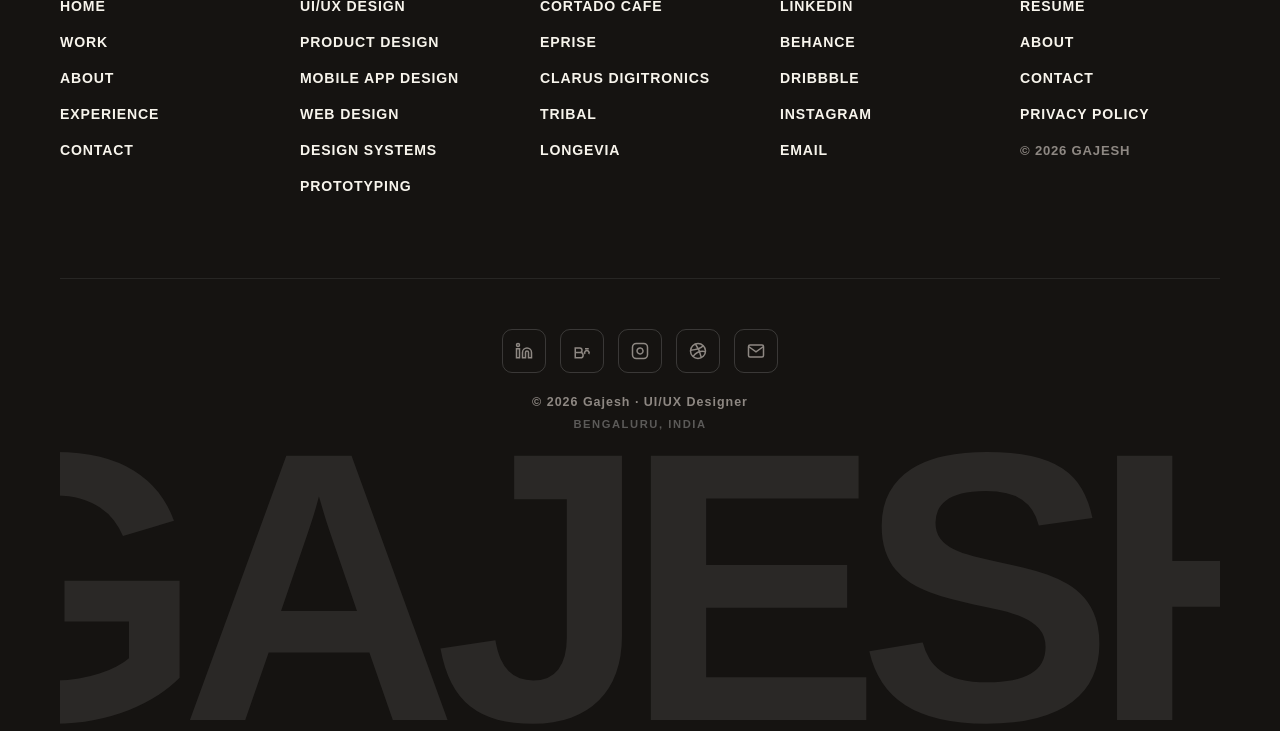
==== commit f55ed1b8: "Use uploaded high-res 3D device mockups as-is across Longevia case study" ====
--- a/index.html
+++ b/index.html
@@ -415,7 +415,7 @@
             <!-- PROJECT 06: LONGEVIA -->
             <article class="project-article featured-grid-card" data-parallax="0.04" data-project="Longevia">
               <div class="project-visual-wrapper longivia-wrapper" onclick="window.location.href='longevia.html'" style="cursor: pointer;">
-                <img src="images/longevia-mockup-hero.svg" alt="Longevia Doctor &amp; Healthcare Website" class="project-full-bleed-img">
+                <img src="images/longevia-mockup-hero.png" alt="Longevia Doctor &amp; Healthcare Website" class="project-full-bleed-img" style="object-fit: cover;">
                 <div class="project-gradient-overlay"></div>
 
                 <div class="project-card-overlay">
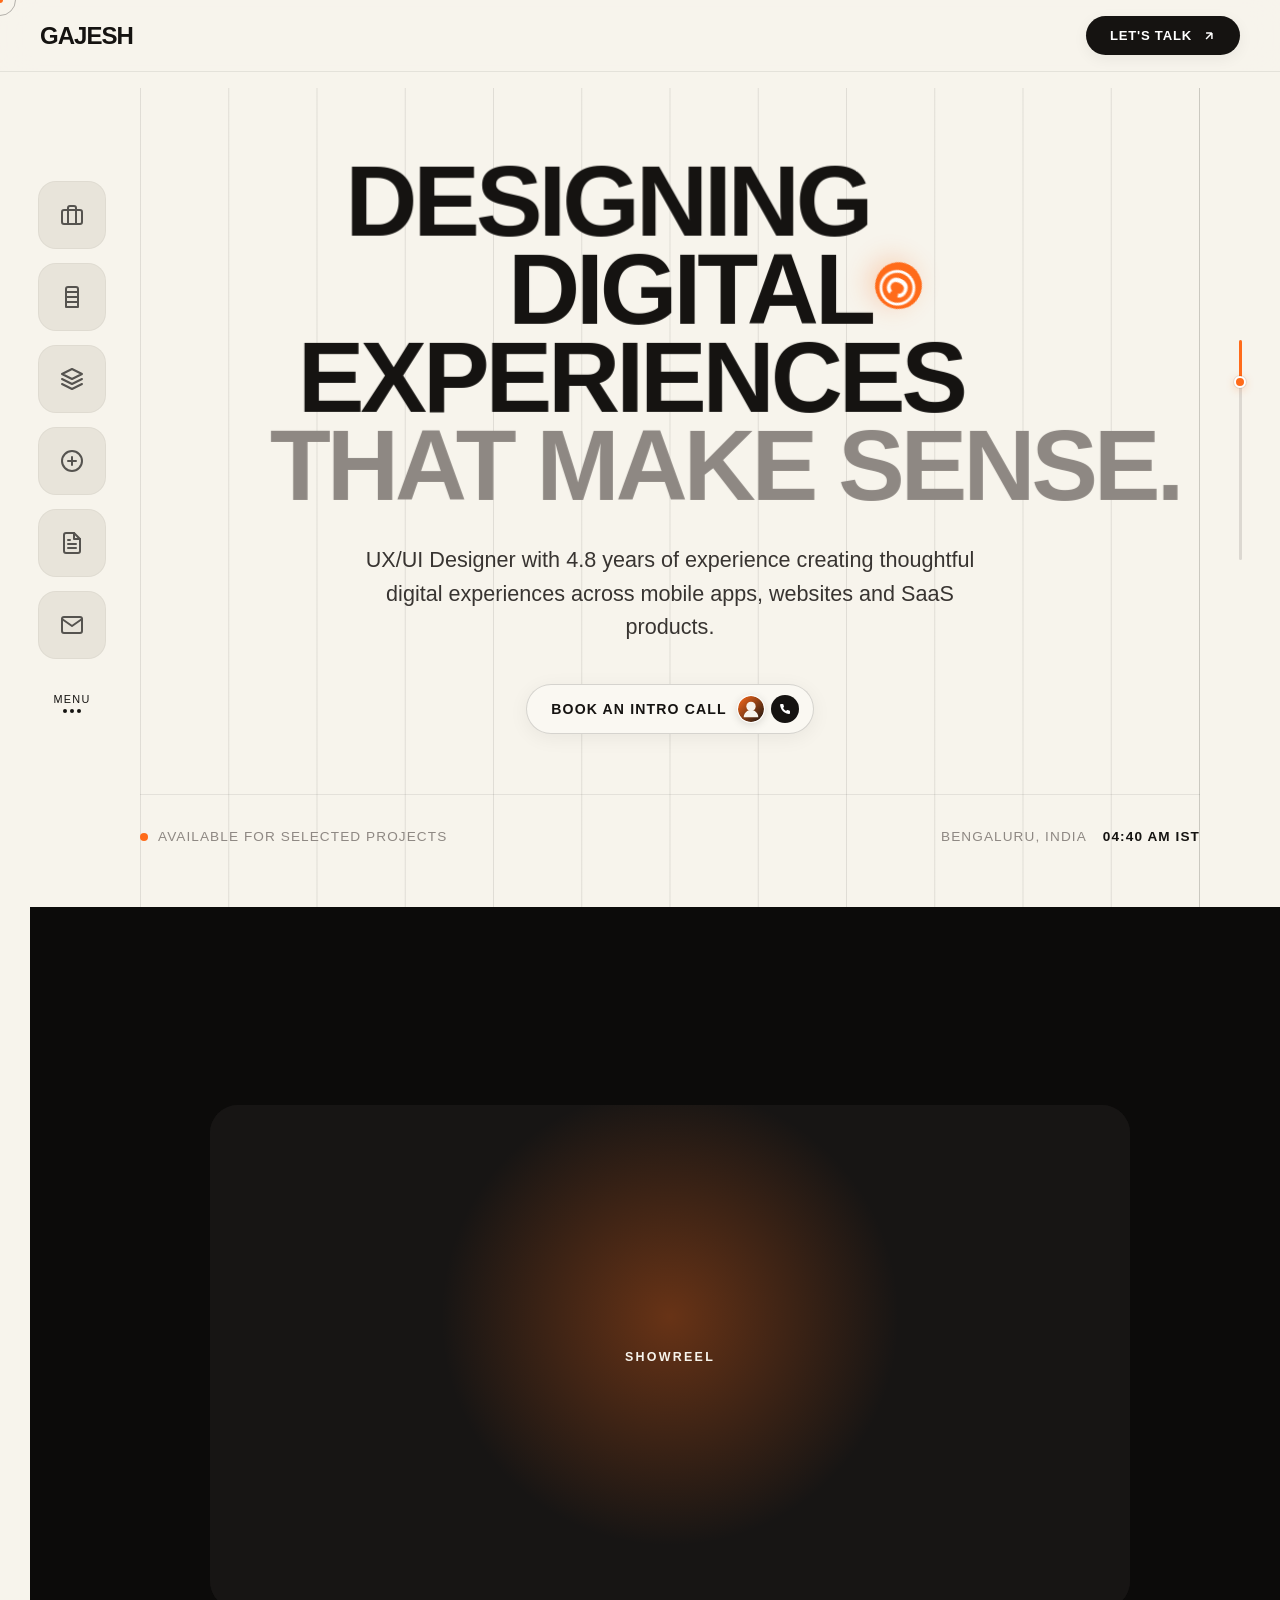
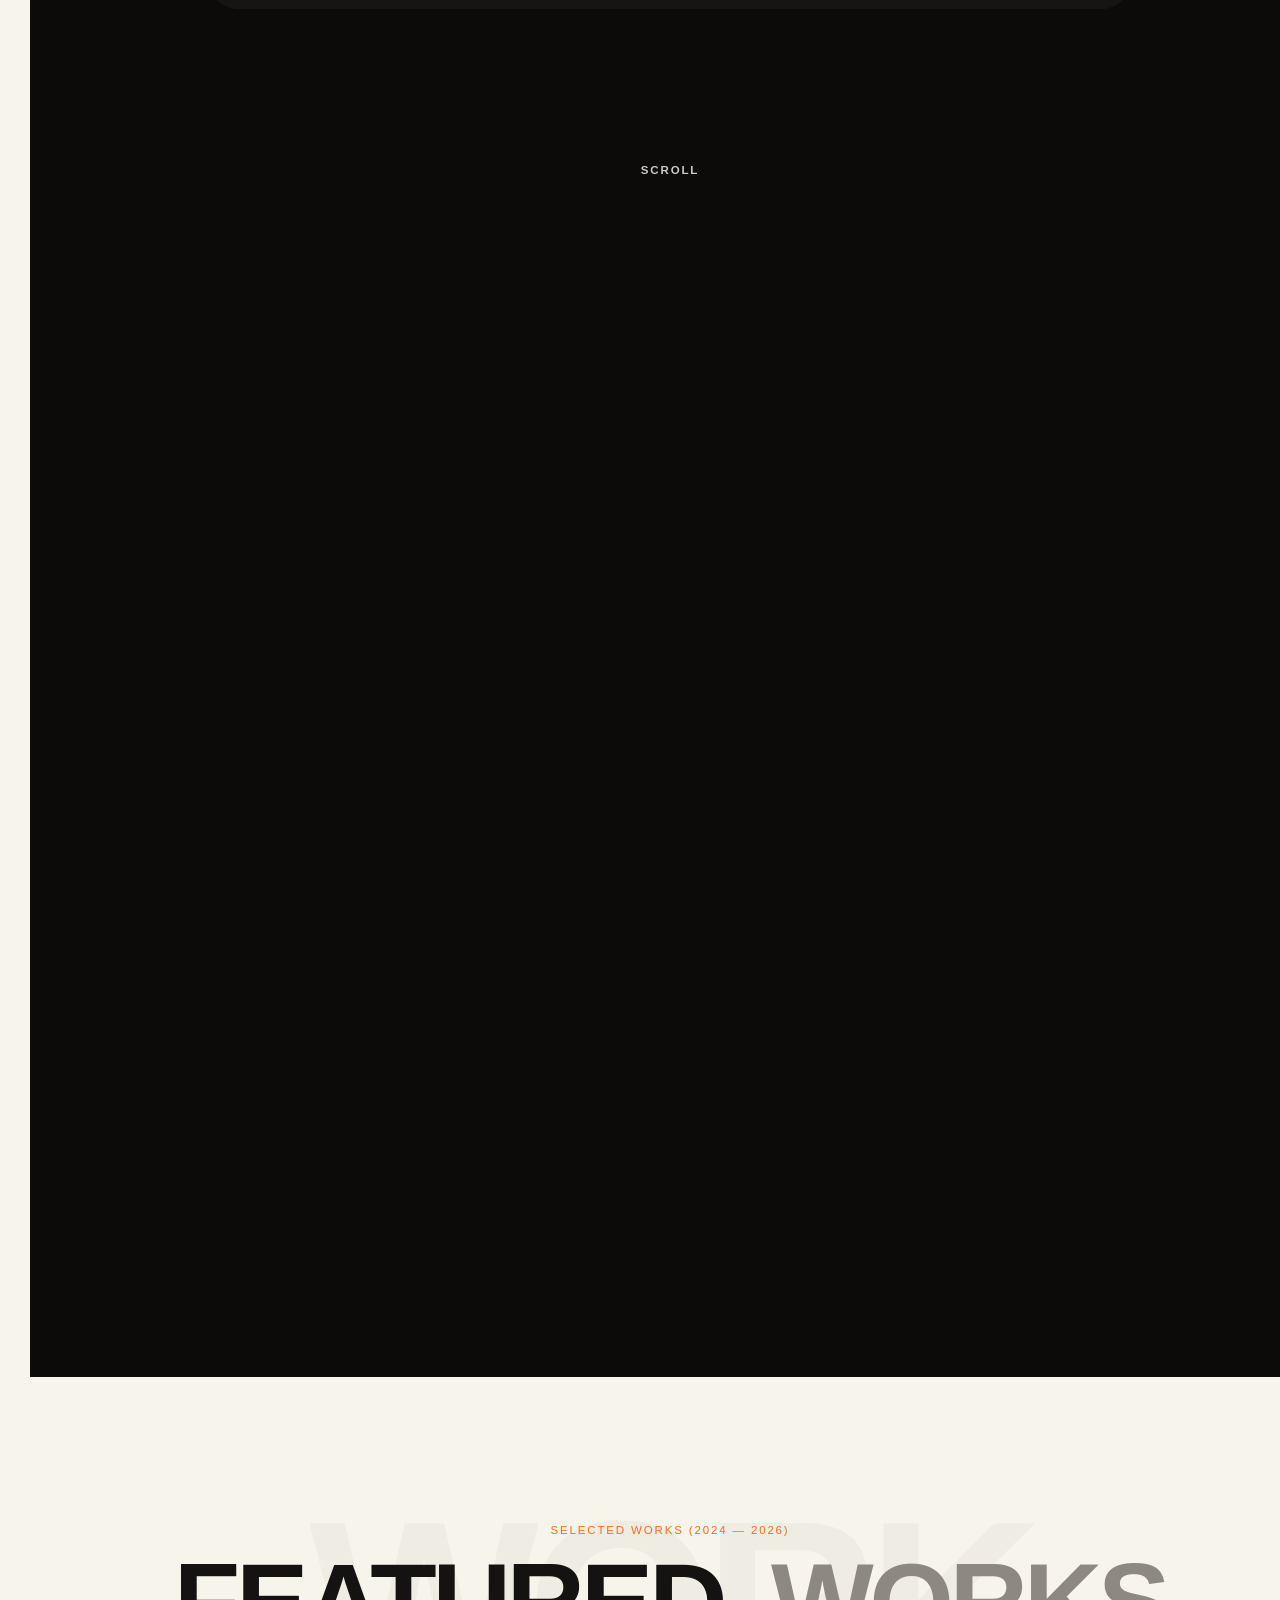
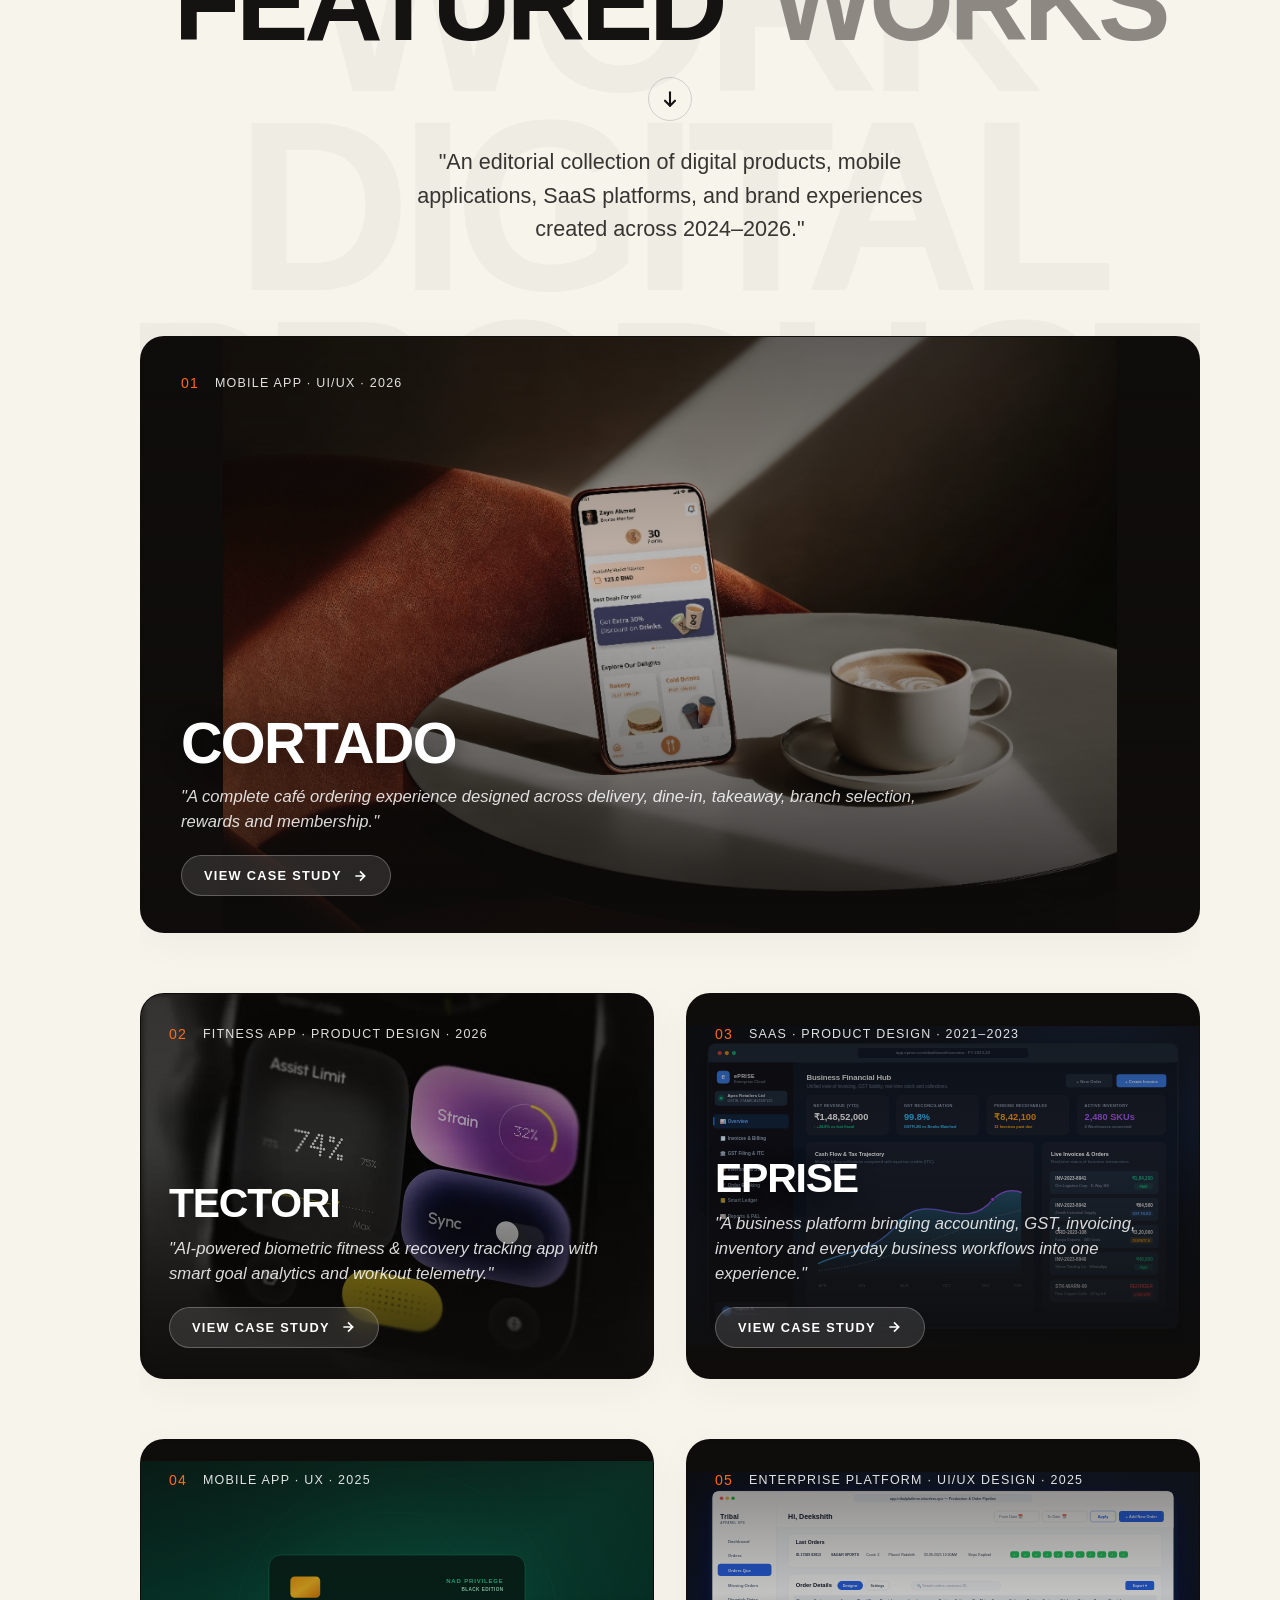
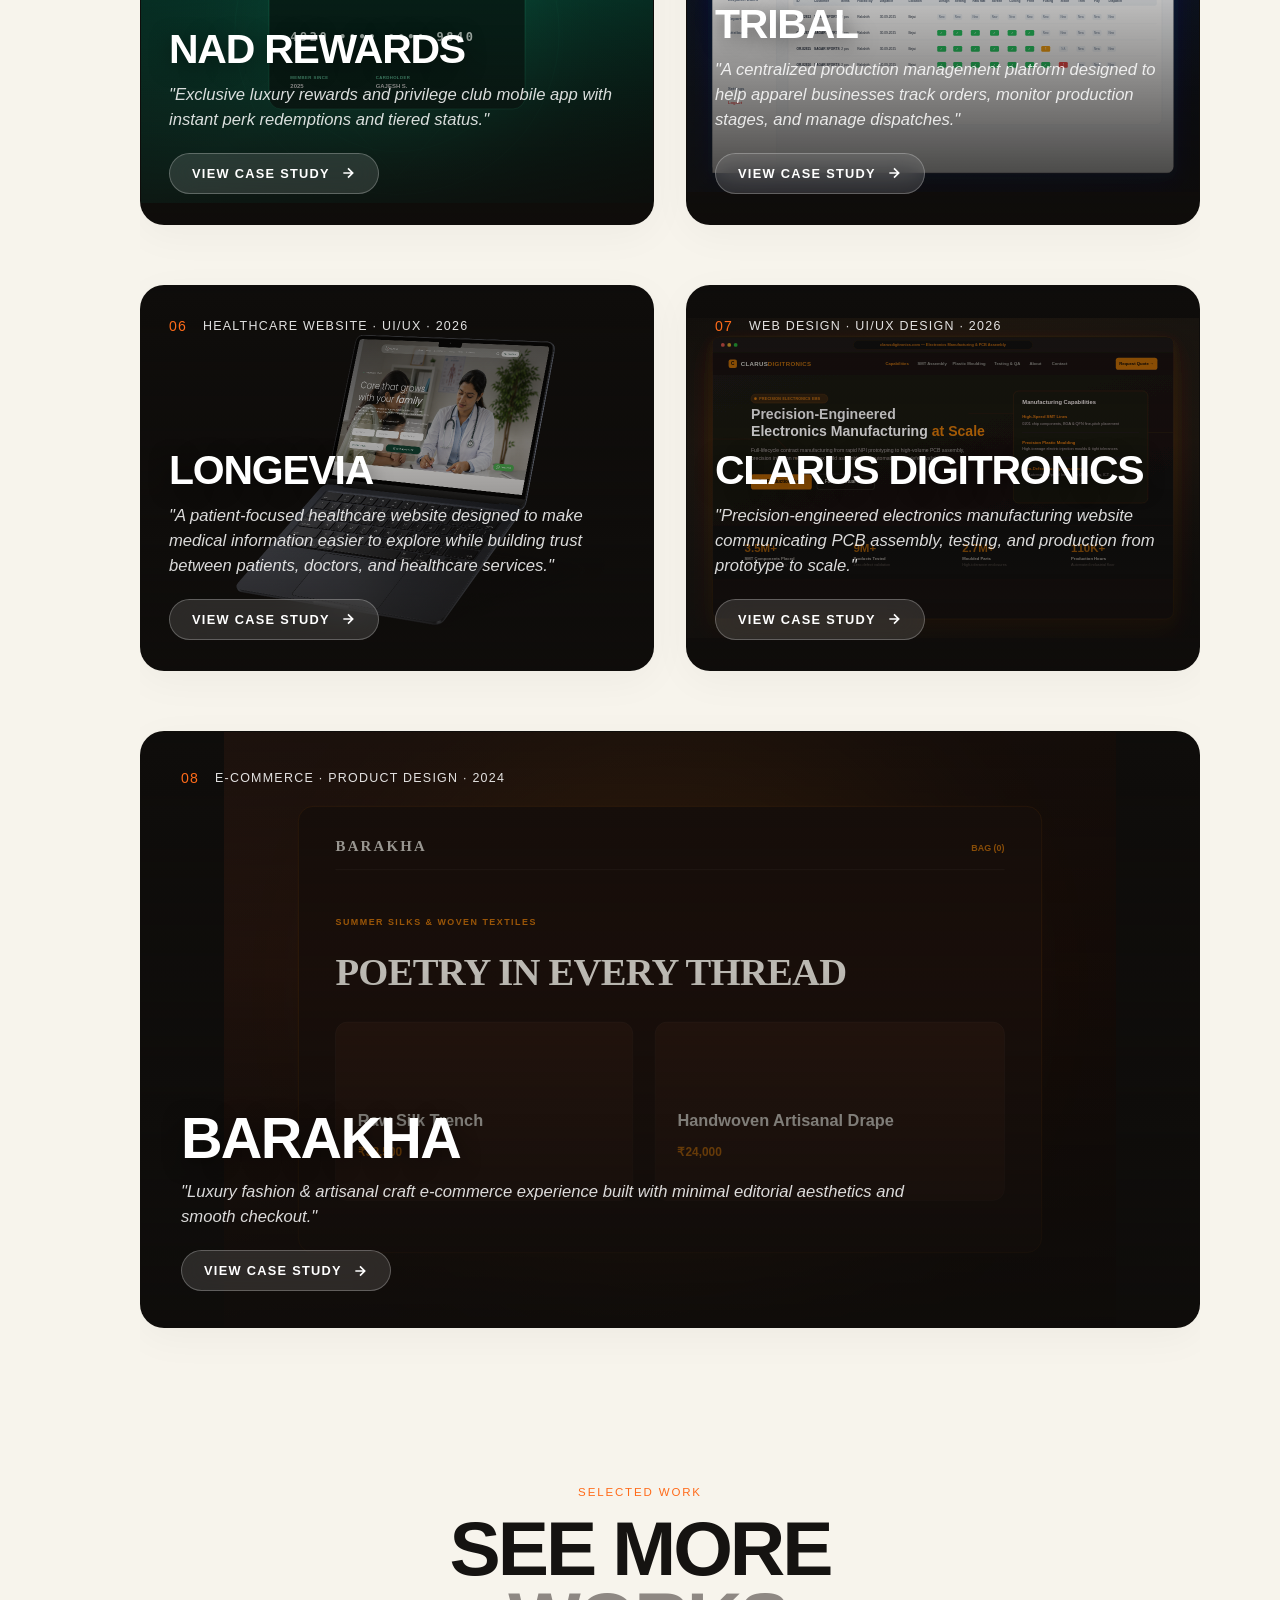
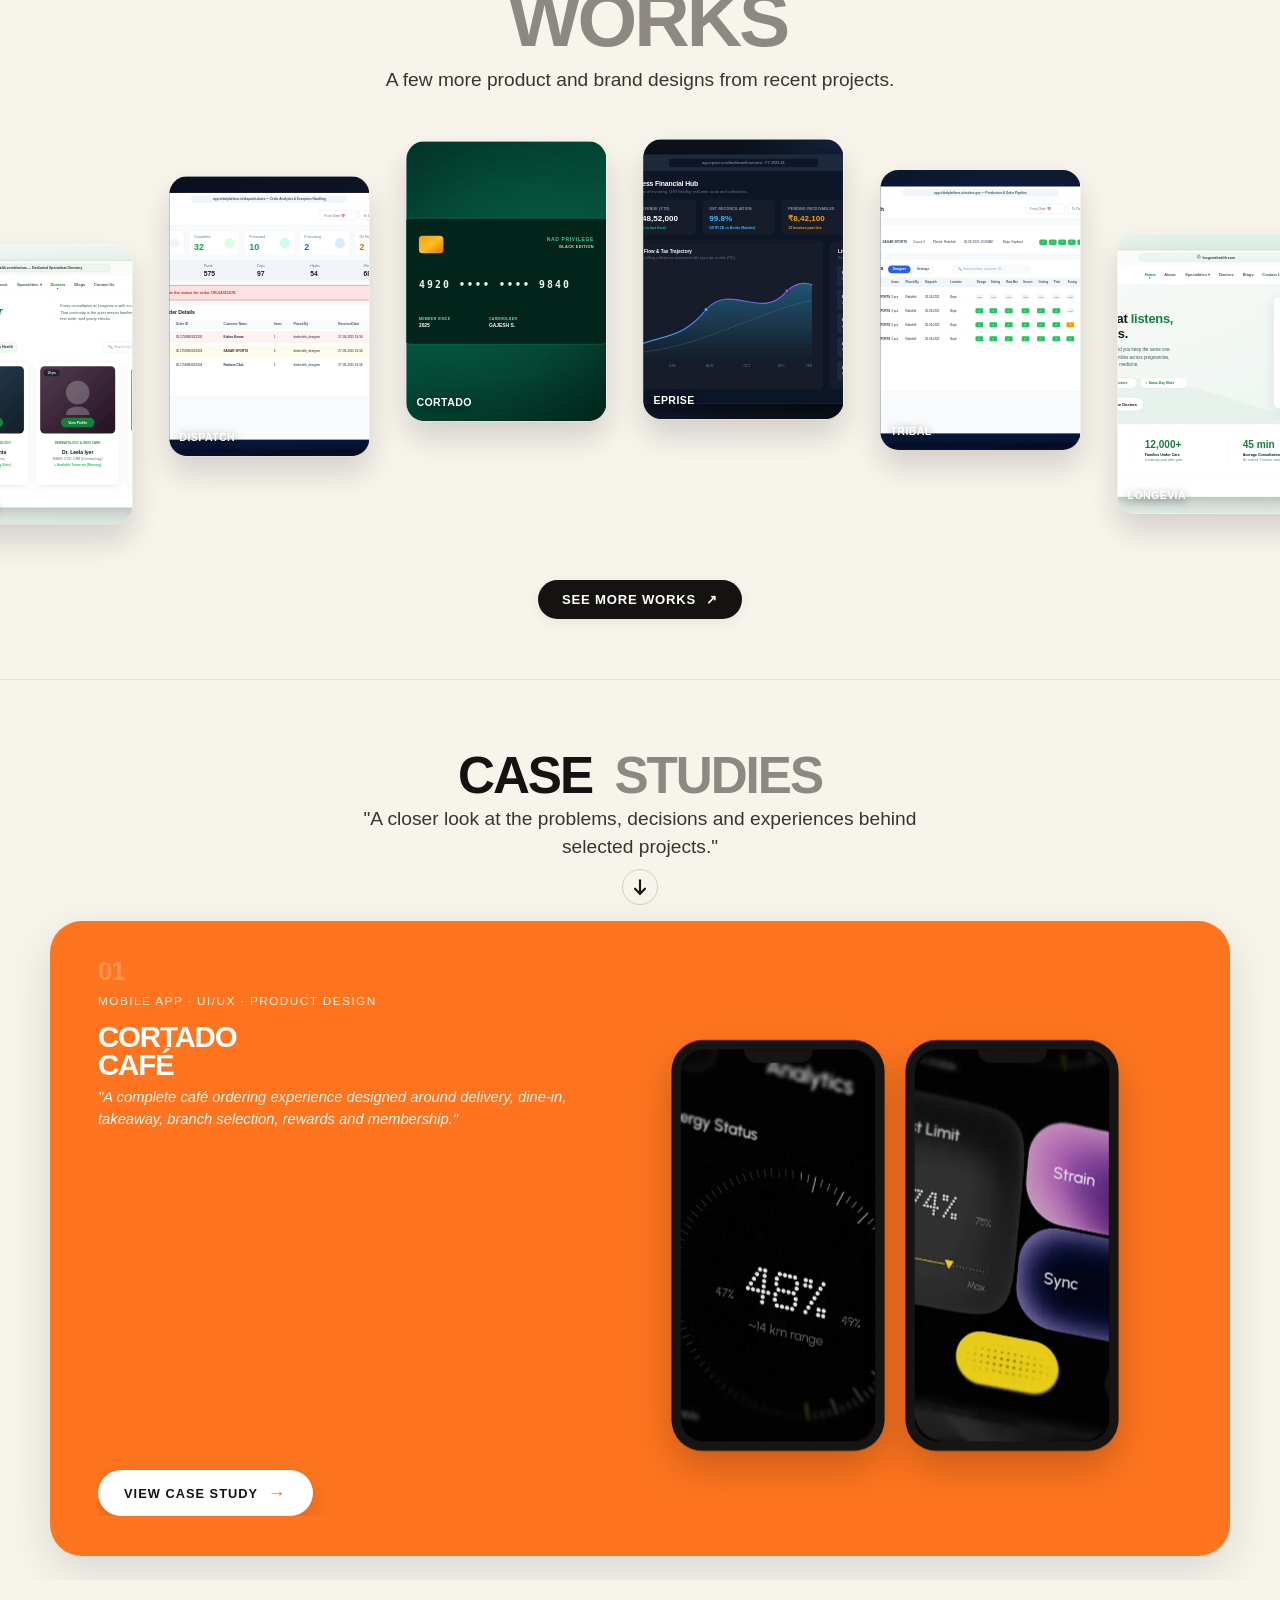
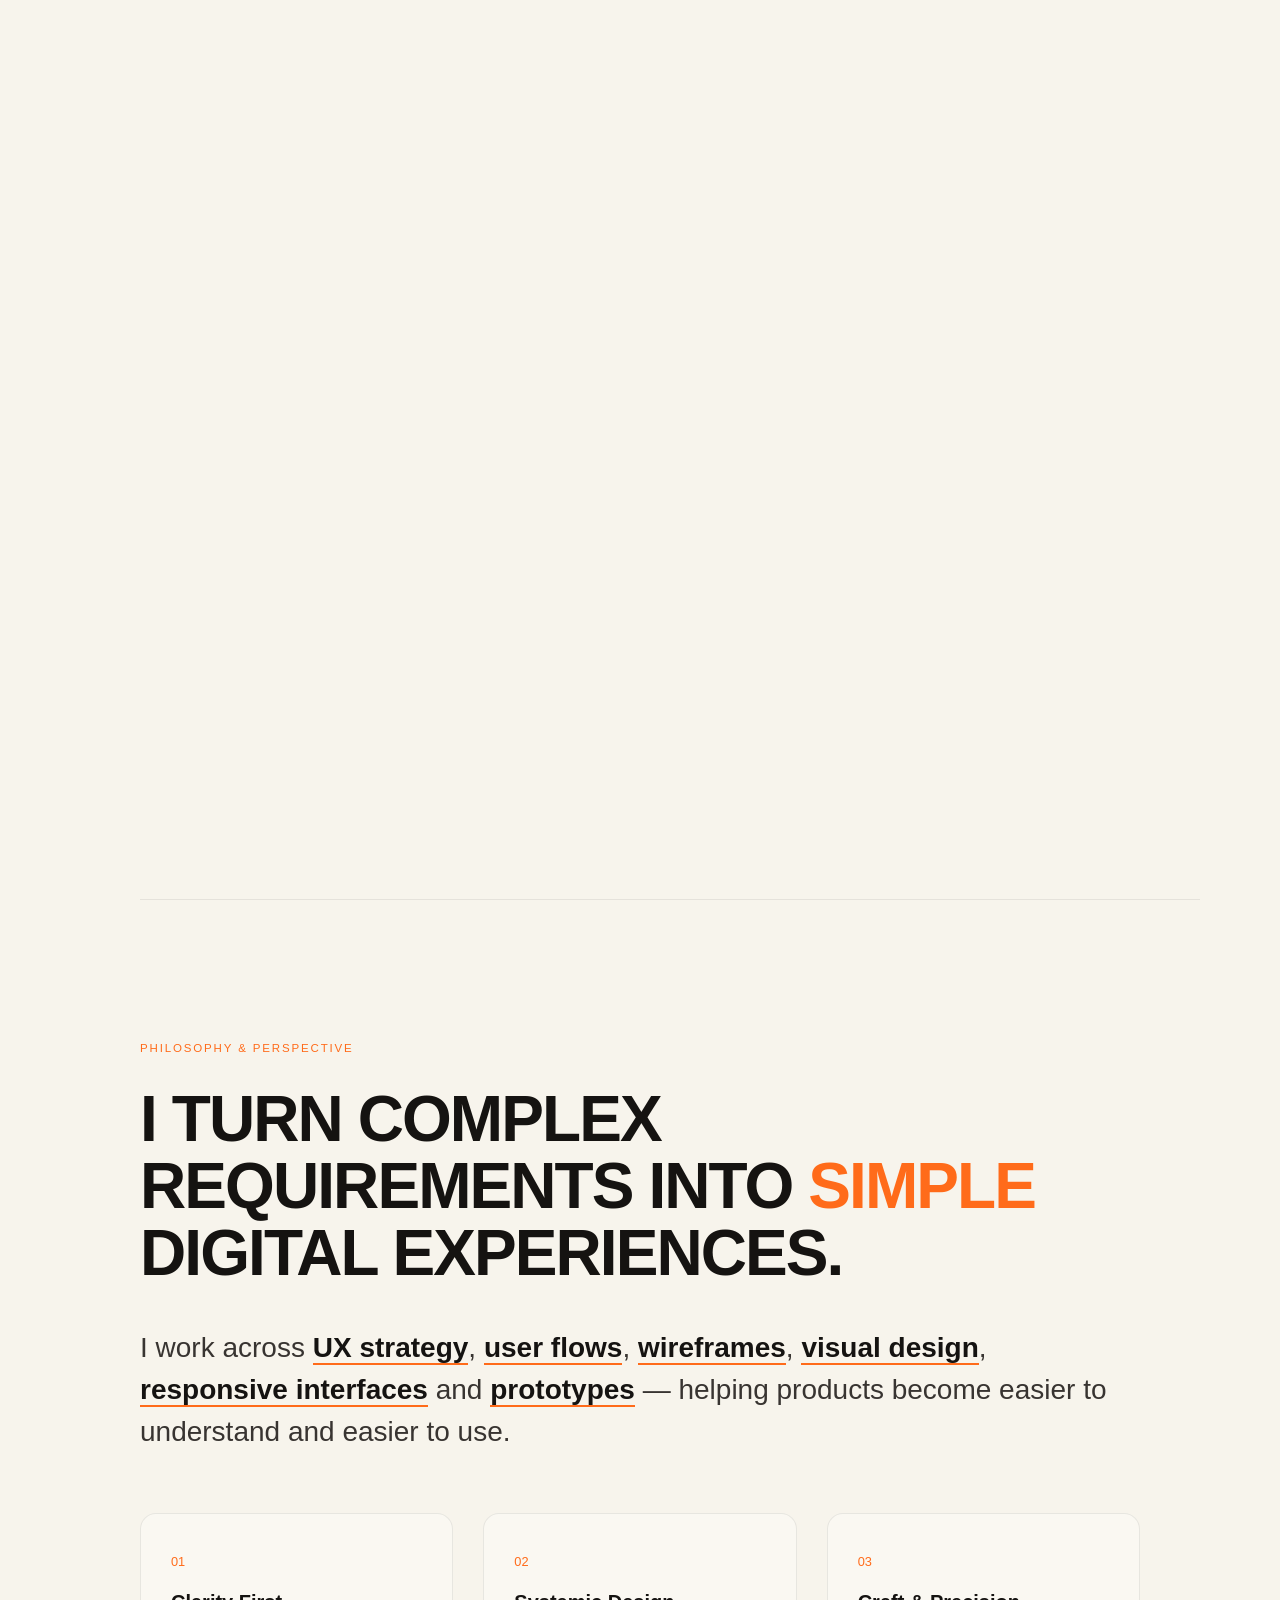
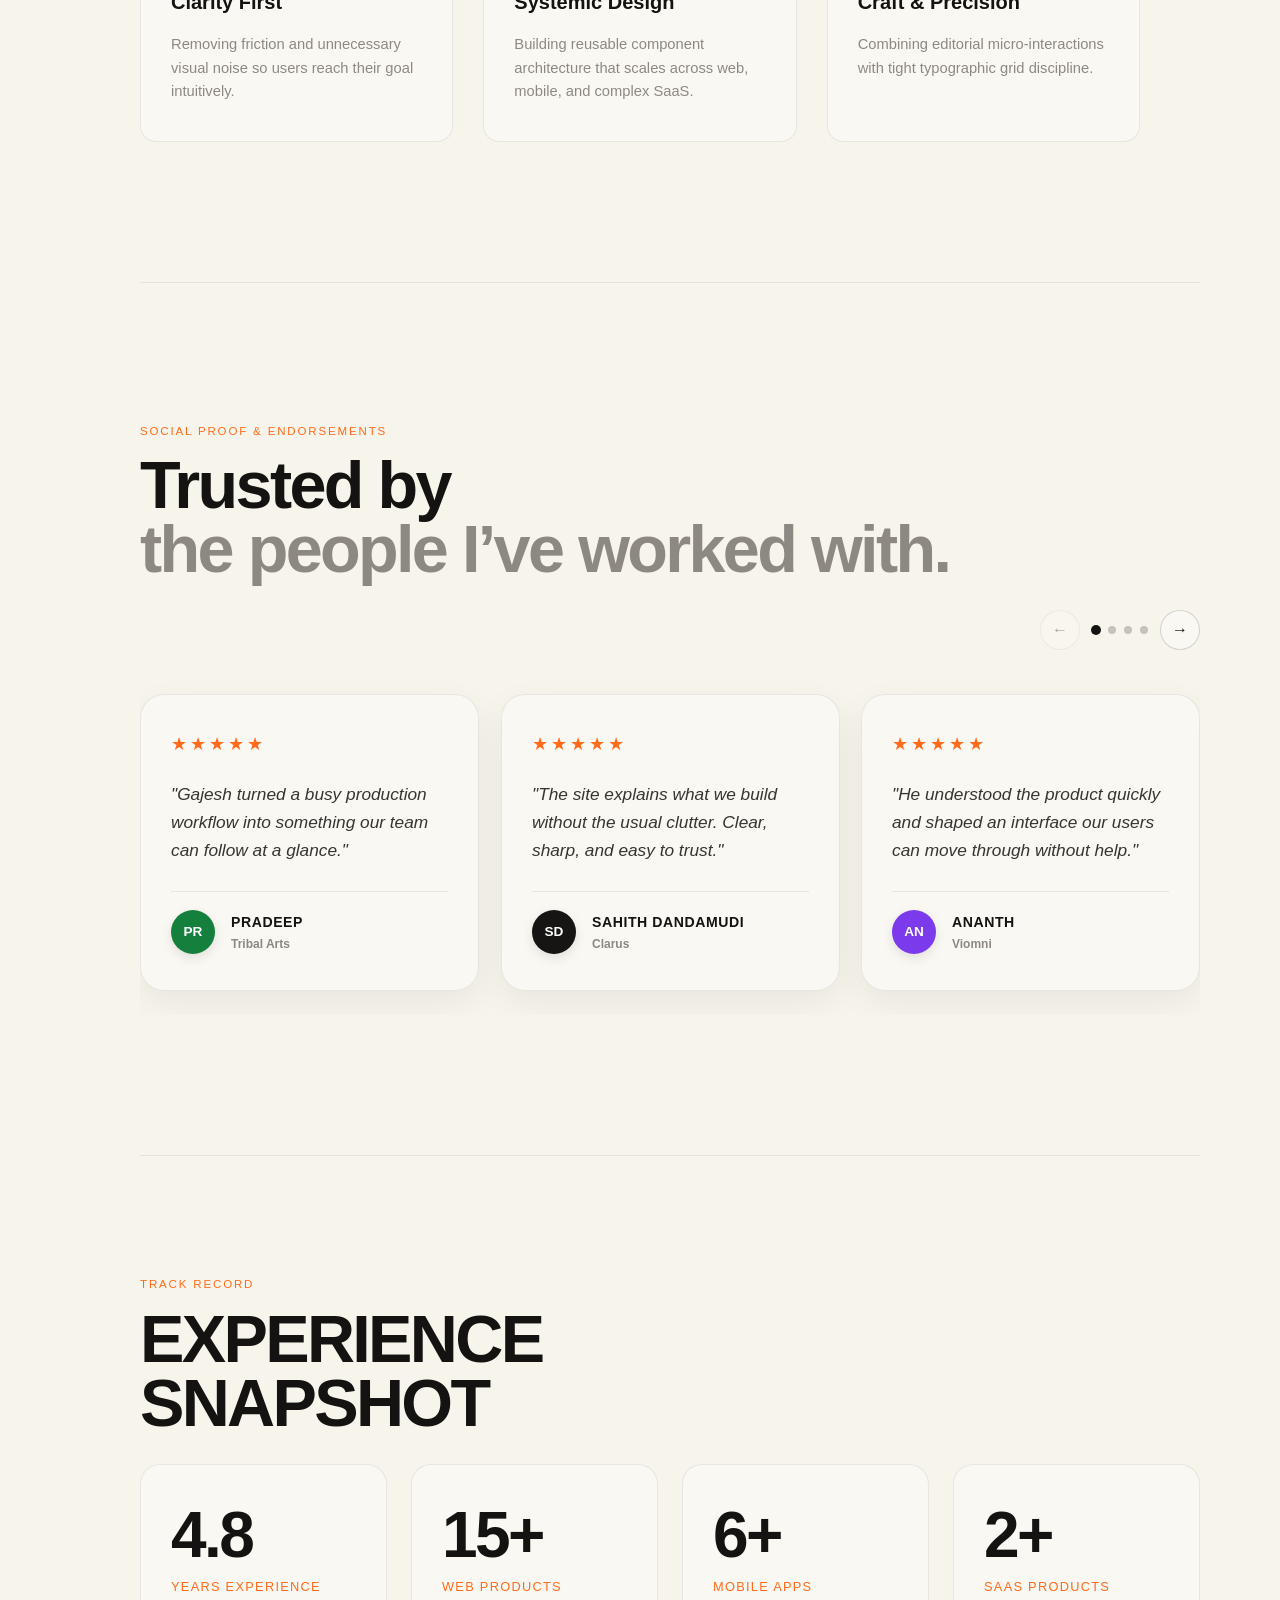
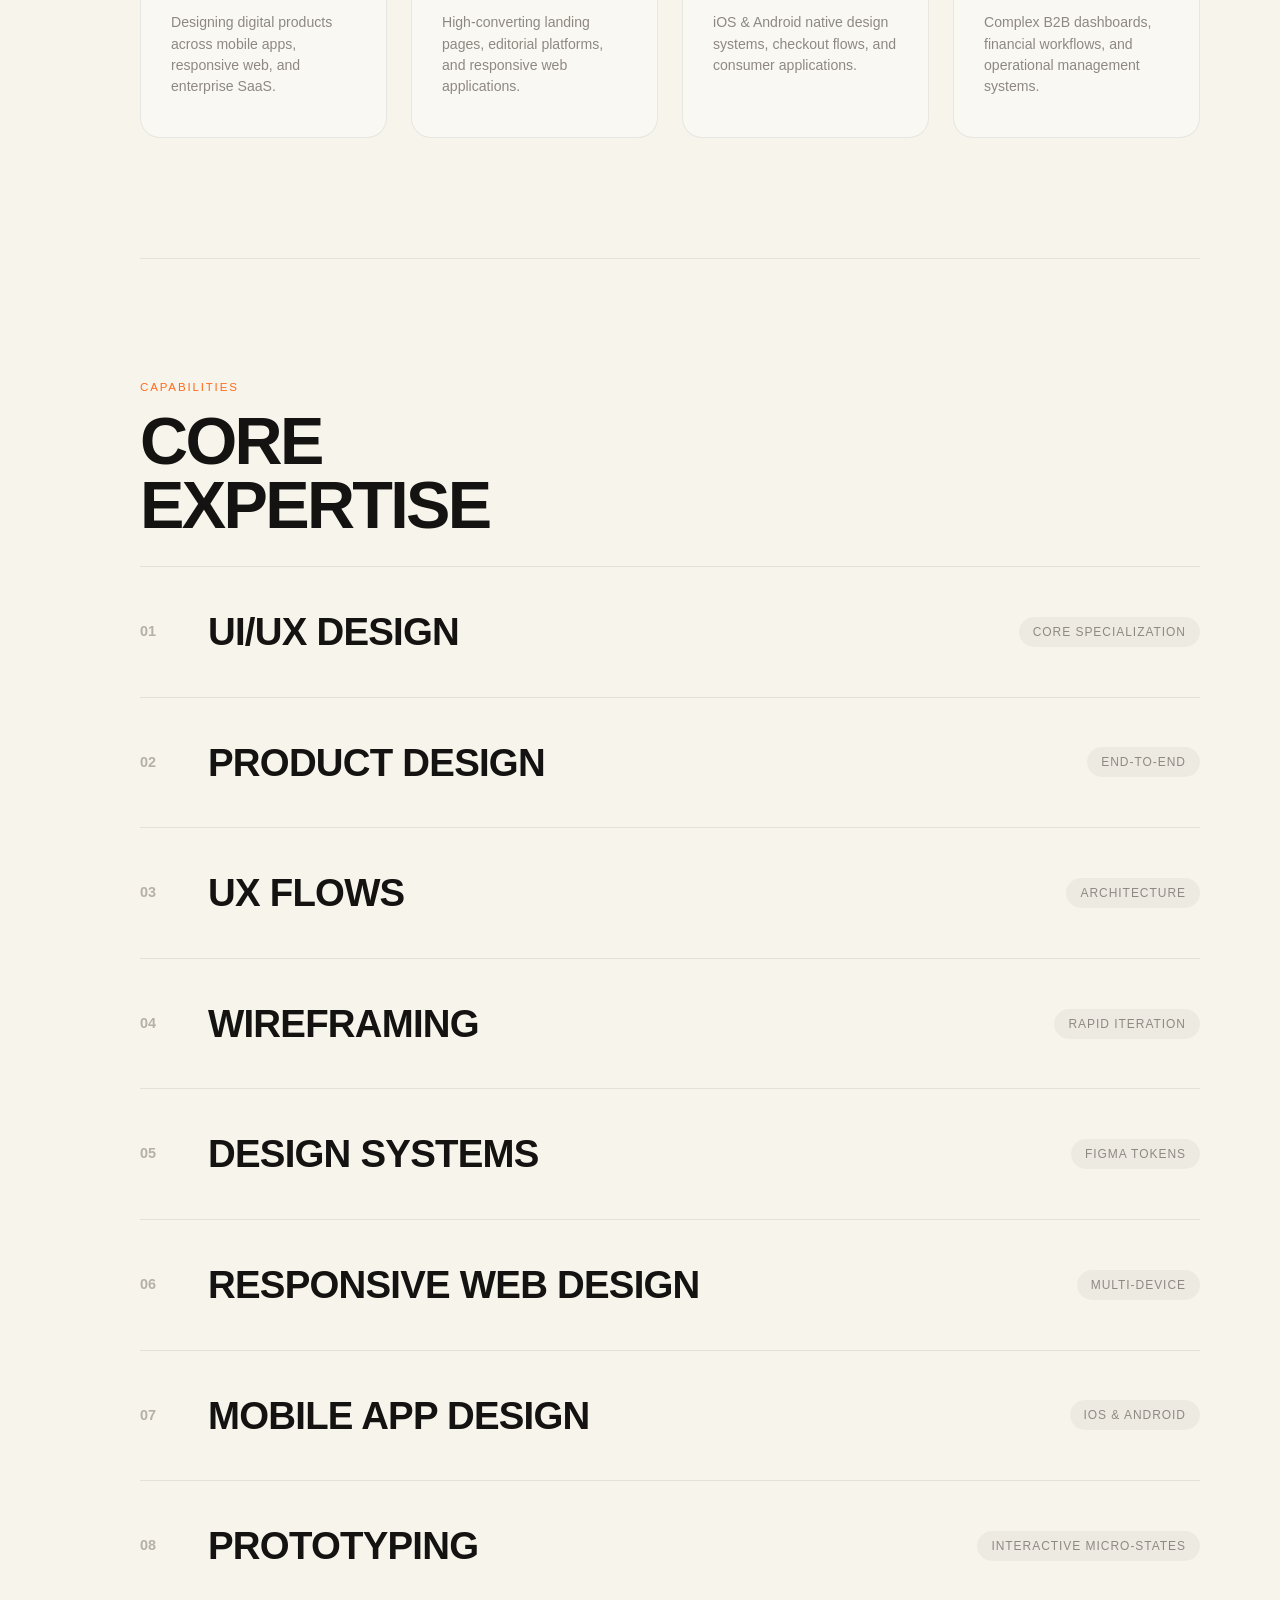
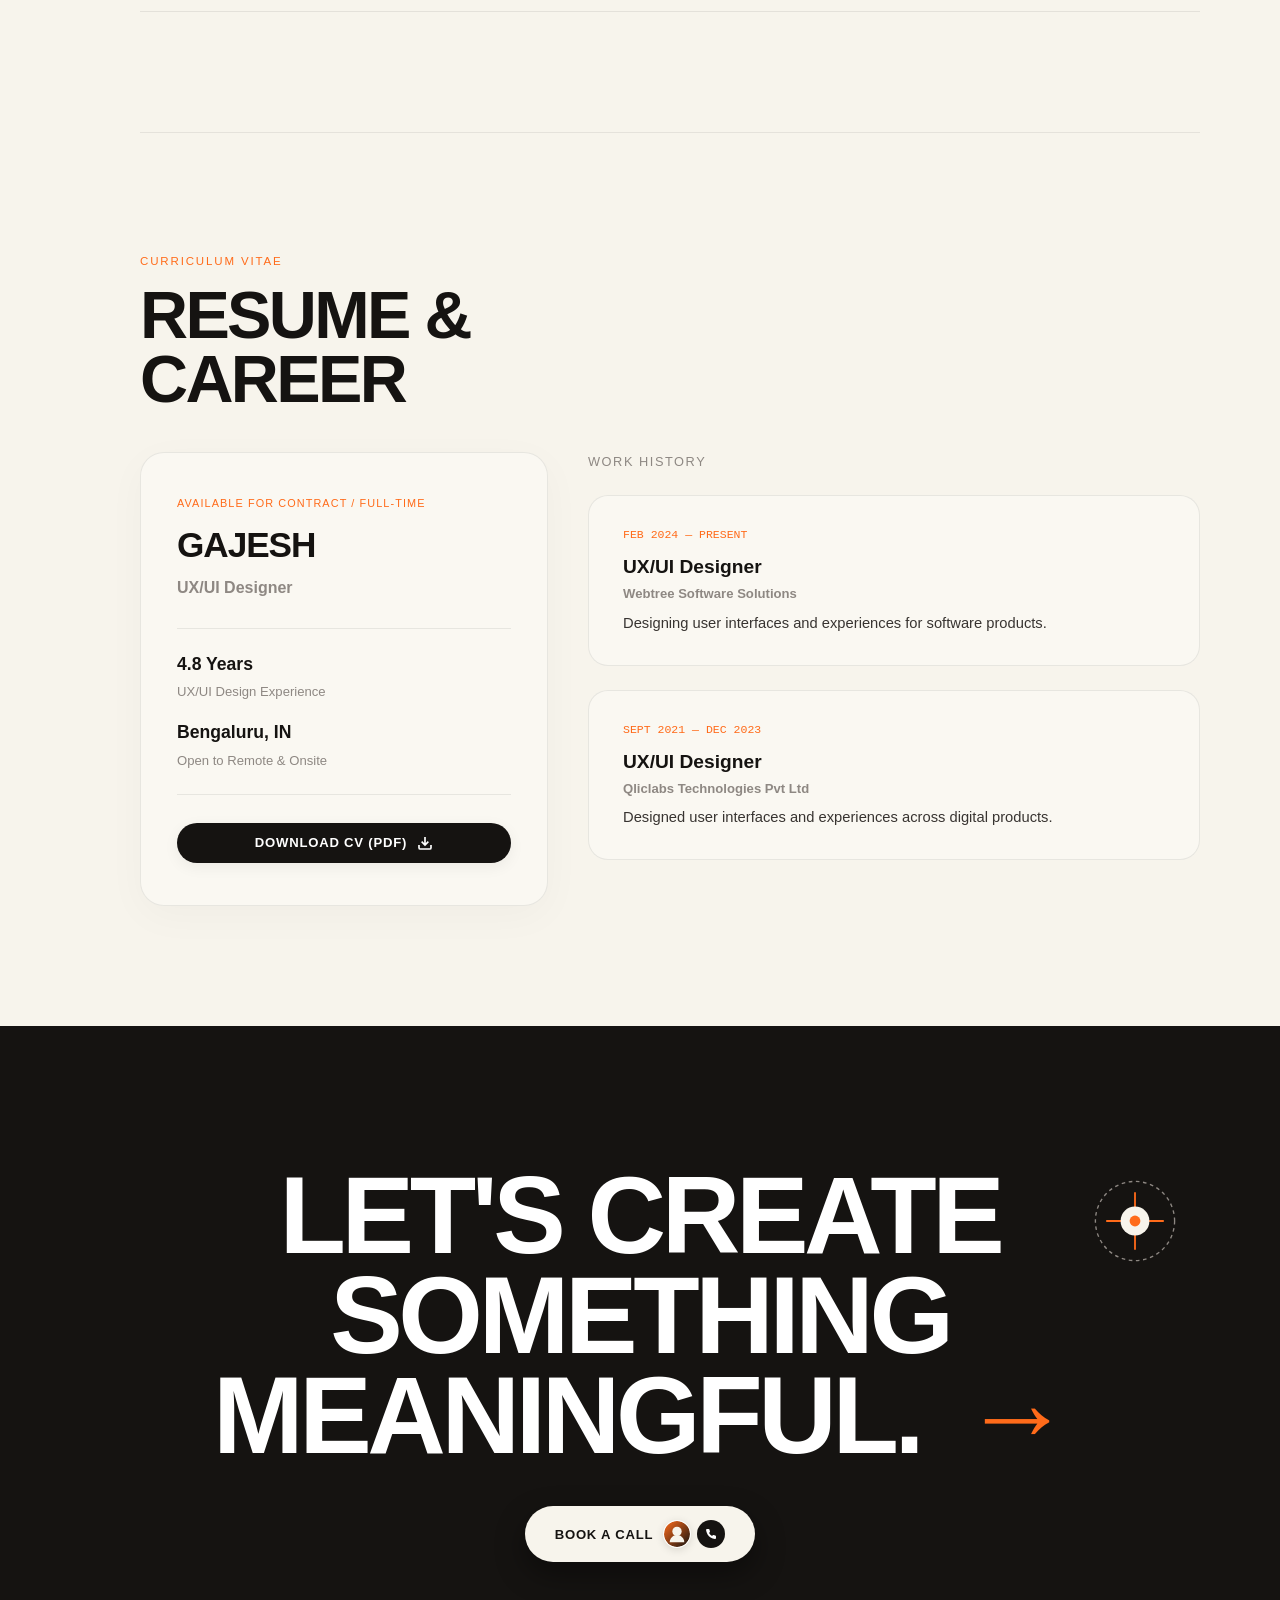
==== commit e38474e2: "feat(portfolio): refresh homepage and project case studies - Add a scroll-expanding showreel section" ====
--- a/index.html
+++ b/index.html
@@ -9,9 +9,9 @@
   <!-- Font Preconnect & Embed -->
   <link rel="preconnect" href="https://fonts.googleapis.com">
   <link rel="preconnect" href="https://fonts.gstatic.com" crossorigin>
-  <link href="https://fonts.googleapis.com/css2?family=Space+Grotesk:wght@500;700;800&family=Syne:wght@700;800&display=swap" rel="stylesheet">
+  <link href="https://fonts.googleapis.com/css2?family=Space+Grotesk:wght@400;500;600;700&family=Syne:wght@700;800&display=swap" rel="stylesheet">
   
-  <link rel="stylesheet" href="styles.css?v=3.0">
+  <link rel="stylesheet" href="styles.css?v=6.1">
 </head>
 <body>
 
@@ -199,7 +199,7 @@
 
         <div class="hero-intro-wrapper">
           <p class="hero-intro-text">
-            UI/UX Designer with 4.5+ years of experience creating thoughtful digital experiences across mobile apps, websites and SaaS products.
+            UX/UI Designer with 4.8 years of experience creating thoughtful digital experiences across mobile apps, websites and SaaS products.
           </p>
         </div>
 
@@ -233,6 +233,21 @@
       </div>
     </section>
 
+  <!-- Showreel: grows to the full screen while scrolling, then Featured Works follows -->
+  <section class="showreel-section" id="showreel" aria-label="Showreel">
+    <div class="showreel-sticky">
+      <div class="showreel-frame">
+        <video class="showreel-video" autoplay muted loop playsinline preload="metadata">
+          <source src="videos/showreel.mp4" type="video/mp4">
+        </video>
+        <div class="showreel-fallback" aria-hidden="true">
+          <span>SHOWREEL</span>
+        </div>
+      </div>
+      <p class="showreel-caption">Scroll</p>
+    </div>
+  </section>
+
     <!-- SECTION 01 — EDITORIAL WORKS SECTION (Cream Background #F7F4EC) -->
     <section class="work-section" id="work">
       
@@ -504,90 +519,39 @@
 
   </main>
 
-  <!-- SECTION 02 — SEE MORE WORK (Full Dark Cinematic Section #151311) -->
+  <!-- SECTION 02 — SEE MORE WORK -->
   <section class="see-more-work-section" id="see-more-work">
-    <div class="see-more-container">
-      
-      <h2 class="see-more-title">
-        <span>See more</span>
-        <span class="title-accent-light">work</span>
-      </h2>
-
-      <div class="floating-cards-container" id="floating-cards-container">
-        <div class="floating-card card-1" data-speed="0.04">
-          <div class="fc-badge">MOBILE UI</div>
-          <div class="fc-content">
-            <span class="fc-icon">☕</span>
-            <div class="fc-text"><strong>Cortado App</strong><small>Checkout Flow</small></div>
-          </div>
-        </div>
-
-        <div class="floating-card card-2" data-speed="-0.05">
-          <div class="fc-badge">SAAS DASHBOARD</div>
-          <div class="fc-content">
-            <span class="fc-icon">📊</span>
-            <div class="fc-text"><strong>ePRISE Engine</strong><small>GST Reconciliation</small></div>
-          </div>
-        </div>
-
-        <div class="floating-card card-3" data-speed="0.06">
-          <div class="fc-badge">E-COMMERCE</div>
-          <div class="fc-content">
-            <span class="fc-icon">🧥</span>
-            <div class="fc-text"><strong>Barakha Silk</strong><small>Editorial Store</small></div>
-          </div>
-        </div>
-
-        <div class="floating-card card-4" data-speed="-0.04">
-          <div class="fc-badge">B2B OPERATIONS</div>
-          <div class="fc-content">
-            <span class="fc-icon">⚡</span>
-            <div class="fc-text"><strong>Tribal Batch</strong><small>Kanban Workflow</small></div>
-          </div>
-        </div>
-
-        <div class="floating-card card-5" data-speed="0.05">
-          <div class="fc-badge">DESIGN SYSTEM</div>
-          <div class="fc-content">
-            <span class="fc-icon">❖</span>
-            <div class="fc-text"><strong>Figma Tokens</strong><small>Component Specs</small></div>
-          </div>
-        </div>
-
-        <div class="floating-card card-6" data-speed="-0.03">
-          <div class="fc-badge">UX AUDIT</div>
-          <div class="fc-content">
-            <span class="fc-icon">🎯</span>
-            <div class="fc-text"><strong>User Journeys</strong><small>Friction Analysis</small></div>
-          </div>
-        </div>
-      </div>
-
-      <div class="circular-badge-container">
-        <div class="rotating-badge-disk">
-          <svg class="badge-text-svg" viewBox="0 0 160 160" width="160" height="160">
-            <path id="badgeCirclePath" d="M 80, 80 m -60, 0 a 60,60 0 1,1 120,0 a 60,60 0 1,1 -120,0" fill="none"/>
-            <text fill="#F7F4EC" font-size="10.5" font-weight="800" letter-spacing="2.8">
-              <textPath href="#badgeCirclePath">
-                VIEW ALL WORK · VIEW ALL WORK · VIEW ALL WORK · 
-              </textPath>
-            </text>
-          </svg>
-          <div class="badge-center-arrow">
-            <svg width="22" height="22" viewBox="0 0 24 24" fill="none" stroke="#FF6B1A" stroke-width="2.5">
-              <path d="M7 17L17 7M17 7H7M17 7V17"/>
-            </svg>
-          </div>
-        </div>
-      </div>
-
-      <div class="see-more-cta-box">
-        <a href="#contact" class="cta-talk-btn see-all-projects-btn" id="see-all-projects-trigger">
-          <span>SEE ALL PROJECTS</span>
-          <span class="btn-arrow">↗</span>
-        </a>
-      </div>
-
+    <div class="see-more-stage">
+      <header class="see-more-copy">
+        <span class="section-tag">SELECTED WORK</span>
+        <h2 class="see-more-title">
+          <span class="title-main">See more</span>
+          <span class="title-muted">works</span>
+        </h2>
+        <p class="see-more-lead">A few more product and brand designs from recent projects.</p>
+      </header>
+
+      <div class="work-gallery" id="work-gallery">
+        <div class="work-gallery-track" id="work-gallery-track">
+          <a class="work-card" href="cortado.html"><span class="work-card-face"><img src="images/work-4.svg" alt="Cortado"><span>Cortado</span></span></a>
+          <a class="work-card" href="eprise.html"><span class="work-card-face"><img src="images/eprise-hero.svg" alt="ePRISE"><span>ePRISE</span></span></a>
+          <a class="work-card" href="tribal.html"><span class="work-card-face"><img src="images/tribal-mockup-hero.svg" alt="Tribal"><span>Tribal</span></span></a>
+          <a class="work-card" href="longevia.html"><span class="work-card-face"><img src="images/longevia-mockup-hero.svg" alt="Longevia"><span>Longevia</span></span></a>
+          <a class="work-card" href="clarus.html"><span class="work-card-face"><img src="images/clarus-mockup-hero.svg" alt="Clarus"><span>Clarus</span></span></a>
+          <a class="work-card" href="#work"><span class="work-card-face"><img src="images/work-6.svg" alt="Nad Rewards"><span>Nad Rewards</span></span></a>
+          <a class="work-card" href="#work"><span class="work-card-face"><img src="images/work-8.svg" alt="Barakha"><span>Barakha</span></span></a>
+          <a class="work-card" href="#work"><span class="work-card-face"><img src="images/work-5.svg" alt="Tectori"><span>Tectori</span></span></a>
+          <a class="work-card" href="#work"><span class="work-card-face"><img src="images/work-3.svg" alt="Dashboard study"><span>Dashboard</span></span></a>
+          <a class="work-card" href="eprise.html"><span class="work-card-face"><img src="images/eprise-accounting.svg" alt="ePRISE accounting"><span>Accounting</span></span></a>
+          <a class="work-card" href="longevia.html"><span class="work-card-face"><img src="images/longevia-doctors-mockup.svg" alt="Longevia doctors"><span>Doctors</span></span></a>
+          <a class="work-card" href="tribal.html"><span class="work-card-face"><img src="images/tribal-dispatch-mockup.svg" alt="Tribal dispatch"><span>Dispatch</span></span></a>
+        </div>
+      </div>
+
+      <button type="button" class="cta-talk-btn see-more-works-btn" id="see-more-works-btn">
+        <span>SEE MORE WORKS</span>
+        <span class="btn-arrow">↗</span>
+      </button>
     </div>
   </section>
 
@@ -860,47 +824,97 @@
           </h2>
         </header>
 
-        <div class="testimonials-staggered-grid">
-          <div class="testimonial-card card-rotate-left">
-            <div class="star-rating">★★★★★</div>
-            <blockquote class="testimonial-quote">
-              "Working with Gajesh made the entire design process much easier. He understood the requirements quickly and turned complex ideas into a clean and intuitive experience."
-            </blockquote>
-            <div class="client-info-row">
-              <div class="client-avatar avatar-vm">VM</div>
-              <div class="client-meta">
-                <strong>VIKRAM MEHTA</strong>
-                <span>VP of Product · FinTech Labs</span>
-              </div>
-            </div>
-          </div>
-
-          <div class="testimonial-card card-rotate-right">
-            <div class="star-rating">★★★★★</div>
-            <blockquote class="testimonial-quote">
-              "Great attention to detail and very easy to work with. The final designs were clear, modern and exactly what we needed for our product launch."
-            </blockquote>
-            <div class="client-info-row">
-              <div class="client-avatar avatar-as">AS</div>
-              <div class="client-meta">
-                <strong>ANANYA SHARMA</strong>
-                <span>Founder · Cortado Retail</span>
-              </div>
-            </div>
-          </div>
-
-          <div class="testimonial-card card-rotate-subtle">
-            <div class="star-rating">★★★★★</div>
-            <blockquote class="testimonial-quote">
-              "Gajesh was able to take our rough requirements and turn them into a polished product experience that our enterprise users loved immediately."
-            </blockquote>
-            <div class="client-info-row">
-              <div class="client-avatar avatar-rk">RK</div>
-              <div class="client-meta">
-                <strong>RITESH KULKARNI</strong>
-                <span>Design Lead · Enterprise B2B</span>
-              </div>
-            </div>
+        <div class="testimonials-nav" aria-label="Testimonial pages">
+          <button type="button" class="t-nav-btn" id="t-prev" aria-label="Previous testimonials">←</button>
+          <div class="t-nav-dots" id="t-dots"></div>
+          <button type="button" class="t-nav-btn" id="t-next" aria-label="Next testimonials">→</button>
+        </div>
+
+        <div class="testimonials-scroller" id="testimonials-scroller">
+          <div class="testimonials-track" id="testimonials-track">
+            <article class="testimonial-card">
+              <div class="star-rating">★★★★★</div>
+              <blockquote class="testimonial-quote">
+                "Gajesh turned a busy production workflow into something our team can follow at a glance."
+              </blockquote>
+              <div class="client-info-row">
+                <div class="client-avatar avatar-pr">PR</div>
+                <div class="client-meta">
+                  <strong>PRADEEP</strong>
+                  <span>Tribal Arts</span>
+                </div>
+              </div>
+            </article>
+
+            <article class="testimonial-card">
+              <div class="star-rating">★★★★★</div>
+              <blockquote class="testimonial-quote">
+                "The site explains what we build without the usual clutter. Clear, sharp, and easy to trust."
+              </blockquote>
+              <div class="client-info-row">
+                <div class="client-avatar avatar-sd">SD</div>
+                <div class="client-meta">
+                  <strong>SAHITH DANDAMUDI</strong>
+                  <span>Clarus</span>
+                </div>
+              </div>
+            </article>
+
+            <article class="testimonial-card">
+              <div class="star-rating">★★★★★</div>
+              <blockquote class="testimonial-quote">
+                "He understood the product quickly and shaped an interface our users can move through without help."
+              </blockquote>
+              <div class="client-info-row">
+                <div class="client-avatar avatar-an">AN</div>
+                <div class="client-meta">
+                  <strong>ANANTH</strong>
+                  <span>Viomni</span>
+                </div>
+              </div>
+            </article>
+
+            <article class="testimonial-card">
+              <div class="star-rating">★★★★★</div>
+              <blockquote class="testimonial-quote">
+                "Ordering, rewards, and pickup finally feel like one experience instead of separate screens."
+              </blockquote>
+              <div class="client-info-row">
+                <div class="client-avatar avatar-as">CR</div>
+                <div class="client-meta">
+                  <strong>MEERA RAO</strong>
+                  <span>Cortado</span>
+                </div>
+              </div>
+            </article>
+
+            <article class="testimonial-card">
+              <div class="star-rating">★★★★★</div>
+              <blockquote class="testimonial-quote">
+                "Complex accounting tasks became easier to scan. The dashboard feels calm even on a busy day."
+              </blockquote>
+              <div class="client-info-row">
+                <div class="client-avatar avatar-rk">EP</div>
+                <div class="client-meta">
+                  <strong>KARTHIK IYER</strong>
+                  <span>ePRISE</span>
+                </div>
+              </div>
+            </article>
+
+            <article class="testimonial-card">
+              <div class="star-rating">★★★★★</div>
+              <blockquote class="testimonial-quote">
+                "Patients can find a doctor and a service without feeling lost. The tone stays warm and clear."
+              </blockquote>
+              <div class="client-info-row">
+                <div class="client-avatar avatar-vm">LV</div>
+                <div class="client-meta">
+                  <strong>DIVYA NAIR</strong>
+                  <span>Longevia</span>
+                </div>
+              </div>
+            </article>
           </div>
         </div>
 
@@ -918,23 +932,23 @@
 
         <div class="experience-metrics-grid">
           <div class="metric-block">
-            <div class="metric-number">4.5+</div>
+            <div class="metric-number">4.8</div>
             <div class="metric-title">YEARS EXPERIENCE</div>
             <p class="metric-desc">Designing digital products across mobile apps, responsive web, and enterprise SaaS.</p>
           </div>
           <div class="metric-block">
-            <div class="metric-number">30+</div>
+            <div class="metric-number">15+</div>
             <div class="metric-title">WEB PRODUCTS</div>
             <p class="metric-desc">High-converting landing pages, editorial platforms, and responsive web applications.</p>
           </div>
           <div class="metric-block">
-            <div class="metric-number">15+</div>
+            <div class="metric-number">6+</div>
             <div class="metric-title">MOBILE APPS</div>
             <p class="metric-desc">iOS & Android native design systems, checkout flows, and consumer applications.</p>
           </div>
           <div class="metric-block">
-            <div class="metric-number">10+</div>
-            <div class="metric-title">SAAS EXPERIENCES</div>
+            <div class="metric-number">2+</div>
+            <div class="metric-title">SAAS PRODUCTS</div>
             <p class="metric-desc">Complex B2B dashboards, financial workflows, and operational management systems.</p>
           </div>
         </div>
@@ -1019,10 +1033,10 @@
             <div class="resume-header">
               <span class="r-badge">AVAILABLE FOR CONTRACT / FULL-TIME</span>
               <h3>GAJESH</h3>
-              <p class="r-title">Senior UI/UX Designer & Product Strategist</p>
+              <p class="r-title">UX/UI Designer</p>
             </div>
             <div class="resume-highlights">
-              <div class="rh-item"><strong>4.5+ Years</strong><span>Product Design Experience</span></div>
+              <div class="rh-item"><strong>4.8 Years</strong><span>UX/UI Design Experience</span></div>
               <div class="rh-item"><strong>Bengaluru, IN</strong><span>Open to Remote & Onsite</span></div>
             </div>
             <div class="resume-actions">
@@ -1036,27 +1050,19 @@
           <div class="resume-timeline-wrapper">
             <h3 class="timeline-title">WORK HISTORY</h3>
             <div class="timeline-item">
-              <span class="t-date">2023 — PRESENT</span>
+              <span class="t-date">FEB 2024 — PRESENT</span>
               <div class="t-info">
-                <h4>Senior UI/UX Designer</h4>
-                <span class="t-company">Product Studio & SaaS Labs</span>
-                <p>Leading end-to-end design for complex B2B platforms, enterprise design systems, and mobile checkout experiences.</p>
+                <h4>UX/UI Designer</h4>
+                <span class="t-company">Webtree Software Solutions</span>
+                <p>Designing user interfaces and experiences for software products.</p>
               </div>
             </div>
             <div class="timeline-item">
-              <span class="t-date">2022 — 2023</span>
+              <span class="t-date">SEPT 2021 — DEC 2023</span>
               <div class="t-info">
-                <h4>Product Designer</h4>
-                <span class="t-company">Cortado Tech & Retail</span>
-                <p>Architected branch-based ordering flow, mobile loyalty club, and real-time pickup tracking dashboard.</p>
-              </div>
-            </div>
-            <div class="timeline-item">
-              <span class="t-date">2021 — 2022</span>
-              <div class="t-info">
-                <h4>UI/UX Designer</h4>
-                <span class="t-company">Digital Experience Agency</span>
-                <p>Designed responsive e-commerce storefronts, SaaS landing pages, and interactive wireframes.</p>
+                <h4>UX/UI Designer</h4>
+                <span class="t-company">Qliclabs Technologies Pvt Ltd</span>
+                <p>Designed user interfaces and experiences across digital products.</p>
               </div>
             </div>
           </div>
@@ -1268,6 +1274,6 @@
       }
     }, true);
   </script>
-  <script src="script.js?v=2.5"></script>
+  <script src="script.js?v=3.5"></script>
 </body>
 </html>
--- a/styles.css
+++ b/styles.css
@@ -57,6 +57,9 @@
   font-size: 16px;
   background-color: var(--bg-cream);
   color: var(--text-black);
+  overflow-x: clip;
+  -webkit-text-size-adjust: 100%;
+  text-size-adjust: 100%;
 }
 
 body {
@@ -66,7 +69,7 @@
   line-height: 1.5;
   -webkit-font-smoothing: antialiased;
   -moz-osx-font-smoothing: grayscale;
-  overflow-x: hidden;
+  overflow-x: clip;
   position: relative;
 }
 
@@ -513,12 +516,37 @@
    HERO SECTION
    ========================================================================== */
 .hero-section {
+  --hero-cols: 12;
   min-height: 94vh;
   display: flex; flex-direction: column; justify-content: center;
   padding-top: 140px; padding-bottom: 60px; position: relative;
 }
 
-.hero-container { display: flex; flex-direction: column; align-items: center; text-align: center; }
+.hero-section::before {
+  content: "";
+  position: absolute;
+  top: 88px;
+  right: 0;
+  bottom: 0;
+  left: 0;
+  z-index: 0;
+  pointer-events: none;
+  background-image: linear-gradient(to right, rgba(21, 19, 17, 0.1) 1px, transparent 1px);
+  background-size: calc(100% / var(--hero-cols)) 100%;
+  background-repeat: repeat-x;
+  border-right: 1px solid rgba(21, 19, 17, 0.1);
+}
+
+.hero-container { position: relative; z-index: 1; display: flex; flex-direction: column; align-items: center; text-align: center; }
+
+@media (max-width: 1024px) {
+  .hero-section { --hero-cols: 8; }
+}
+
+@media (max-width: 768px) {
+  .hero-section { --hero-cols: 4; }
+  .hero-section::before { top: 64px; }
+}
 
 .hero-headline {
   font-family: var(--font-primary);
@@ -617,13 +645,120 @@
 .detail-time { color: var(--text-black); font-weight: 800; margin-left: 6px; }
 
 /* ==========================================================================
+   SHOWREEL — scroll expands the video to the viewport, then releases
+   ========================================================================== */
+.showreel-section {
+  position: relative;
+  height: 230vh;
+  background: #0c0b0a;
+  width: 100vw;
+  margin-left: calc(50% - 50vw);
+}
+
+.showreel-sticky {
+  position: sticky;
+  top: 0;
+  height: 100vh;
+  height: 100dvh;
+  display: grid;
+  place-items: center;
+  overflow: hidden;
+  background: #0c0b0a;
+}
+
+.showreel-frame {
+  position: relative;
+  width: min(920px, 72vw);
+  height: min(520px, 56vh);
+  border-radius: 28px;
+  overflow: hidden;
+  background: #171514;
+  transform-origin: center center;
+  will-change: transform, border-radius;
+}
+
+.showreel-video,
+.showreel-fallback {
+  position: absolute;
+  inset: 0;
+  width: 100%;
+  height: 100%;
+}
+
+.showreel-video {
+  object-fit: cover;
+  display: block;
+  z-index: 1;
+}
+
+.showreel-frame.is-empty .showreel-video {
+  display: none;
+}
+
+.showreel-fallback {
+  display: none;
+  place-items: center;
+  background:
+    radial-gradient(circle at 50% 42%, rgba(255, 107, 26, 0.35), transparent 42%),
+    #171514;
+  color: #F7F4EC;
+  letter-spacing: 0.18em;
+  font-size: 0.78rem;
+  font-weight: 600;
+}
+
+.showreel-frame.is-empty .showreel-fallback {
+  display: grid;
+}
+
+.showreel-caption {
+  position: absolute;
+  bottom: 28px;
+  left: 0;
+  right: 0;
+  margin: 0;
+  text-align: center;
+  color: rgba(247, 244, 236, 0.82);
+  letter-spacing: 0.16em;
+  text-transform: uppercase;
+  font-size: 0.72rem;
+  font-weight: 600;
+  pointer-events: none;
+}
+
+@media (max-width: 768px) {
+  .showreel-section { height: 200vh; }
+  .showreel-frame {
+    width: calc(100vw - 32px);
+    height: 46vh;
+    border-radius: 18px;
+  }
+}
+
+@media (prefers-reduced-motion: reduce) {
+  .showreel-section { height: auto; }
+  .showreel-sticky {
+    position: relative;
+    height: auto;
+    padding: 28px 0 64px;
+  }
+  .showreel-frame {
+    width: min(1100px, calc(100vw - 32px));
+    height: auto;
+    aspect-ratio: 16 / 9;
+    transform: none !important;
+  }
+}
+
+/* ==========================================================================
    SECTION 01 — EDITORIAL WORKS SECTION (Cream Background #F7F4EC)
    ========================================================================== */
 .work-section {
   position: relative;
   padding: 140px 0 120px;
   background-color: var(--bg-cream);
-  overflow: hidden;
+  overflow-x: clip;
+  overflow-y: visible;
 }
 
 /* Subtle Oversized Background Watermark Typography */
@@ -982,14 +1117,17 @@
 /* Projects List & Asymmetric Grid Composition */
 .projects-list {
   display: grid;
-  grid-template-columns: repeat(2, 1fr);
+  grid-template-columns: repeat(2, minmax(0, 1fr));
   gap: 60px 32px;
+  align-items: stretch;
 }
 
 .project-article {
   display: flex;
   flex-direction: column;
   gap: 24px;
+  min-width: 0;
+  height: 100%;
 }
 
 .project-article.featured-hero-card {
@@ -1001,8 +1139,8 @@
 }
 
 .project-article.featured-grid-card .project-visual-wrapper {
-  min-height: 440px;
-  padding: 40px 24px;
+  min-height: 0;
+  padding: 0;
 }
 
 .project-article.featured-grid-card .project-title {
@@ -1077,7 +1215,7 @@
   color: #151311 !important;
   padding: 8px 10px 8px 18px !important;
   font-size: 0.78rem !important;
-  font-weight: 800 !important;
+  font-weight: 600 !important;
   border: none !important;
 }
 
@@ -1097,20 +1235,21 @@
 
 .project-visual-wrapper {
   width: 100%;
-  min-height: 520px;
+  min-height: 0;
+  height: 100%;
   background-color: #0F0D0B;
   border-radius: 24px;
   border: 1px solid var(--border-subtle);
   position: relative;
   overflow: hidden;
-  display: flex;
+  display: block;
   padding: 0;
-  transition: transform 0.5s var(--transition-smooth), border-color 0.3s ease, box-shadow 0.3s ease;
+  transition: border-color 0.3s ease, box-shadow 0.3s ease;
   box-shadow: 0 10px 40px rgba(0,0,0,0.04);
 }
 
 .project-article.featured-grid-card .project-visual-wrapper {
-  min-height: 460px;
+  min-height: 0;
   padding: 0;
 }
 
@@ -1121,13 +1260,16 @@
 
 /* Full-bleed Project Image Filling the Card Area Edge-to-Edge */
 .project-full-bleed-img {
-  position: absolute;
-  inset: 0;
+  position: relative;
+  display: block;
   width: 100%;
-  height: 100%;
-  object-fit: cover;
+  height: auto;
+  min-height: 0;
+  aspect-ratio: 16 / 10;
+  object-fit: contain;
   object-position: center;
   z-index: 1;
+  background-color: #0F0D0B;
   image-rendering: -webkit-optimize-contrast;
   image-rendering: high-quality;
   transform: translateZ(0);
@@ -1143,6 +1285,9 @@
 .project-gradient-overlay {
   position: absolute;
   inset: 0;
+  width: 100%;
+  height: 100%;
+  pointer-events: none;
   background: linear-gradient(180deg, rgba(15, 13, 11, 0.55) 0%, rgba(15, 13, 11, 0.25) 40%, rgba(15, 13, 11, 0.88) 100%);
   z-index: 2;
   transition: opacity 0.4s ease;
@@ -1150,11 +1295,12 @@
 
 /* Overlaid Card Content directly over Image */
 .project-card-overlay {
-  position: relative;
+  position: absolute;
+  inset: 0;
   z-index: 3;
   width: 100%;
   height: 100%;
-  min-height: inherit;
+  min-height: 0;
   display: flex;
   flex-direction: column;
   justify-content: space-between;
@@ -1205,6 +1351,14 @@
   margin: 0;
   text-transform: uppercase;
   text-shadow: 0 4px 20px rgba(0, 0, 0, 0.5);
+}
+
+.project-article.featured-hero-card .project-full-bleed-img {
+  aspect-ratio: 16 / 9;
+}
+
+.project-article.featured-grid-card .project-full-bleed-img {
+  aspect-ratio: 4 / 3;
 }
 
 .project-article.featured-grid-card .project-card-overlay .project-title {
@@ -1415,49 +1569,127 @@
 .project-link:hover svg { transform: translateX(6px); }
 
 /* ==========================================================================
-   SECTION 02 — SEE MORE WORK (Full Dark Cinematic Section #151311)
+   SECTION 02 — SEE MORE WORK
    ========================================================================== */
 .see-more-work-section {
-  background-color: var(--bg-dark);
-  color: var(--bg-cream);
-  padding: 160px 40px;
-  padding: 240px 40px;
+  background: transparent;
+  color: var(--text-black);
+  padding: 28px 0 48px;
   position: relative;
+  overflow-x: clip;
+}
+
+.see-more-stage {
+  width: 100%;
+  max-width: none;
+  margin: 0 auto;
+  background: transparent;
+  border: 0;
+  border-radius: 0;
+  box-shadow: none;
+  padding: 8px 0 12px;
   overflow: hidden;
   display: flex;
   flex-direction: column;
   align-items: center;
-  justify-content: center;
-  min-height: 88vh;
-  min-height: 135vh;
-  transition: background-color 0.4s ease;
-}
-
-.see-more-container {
-  max-width: 1200px;
+}
+
+.see-more-copy {
+  text-align: center;
+  padding: 0 24px;
+  max-width: 720px;
   width: 100%;
-  margin: 0 auto;
   display: flex;
   flex-direction: column;
   align-items: center;
-  text-align: center;
-  position: relative;
-  z-index: 2;
-}
-
-.see-more-title {
+  gap: 12px;
+}
+
+.see-more-stage h2.see-more-title {
   font-family: var(--font-primary);
-  font-size: clamp(4rem, 10vw, 9rem);
-  font-weight: 800;
-  line-height: 0.9;
+  font-size: clamp(2.6rem, 6vw, 4.8rem);
+  font-weight: 700;
+  line-height: 0.92;
   letter-spacing: -0.04em;
   text-transform: uppercase;
-  display: flex;
-  flex-direction: column;
-  align-items: center;
-  margin-bottom: 80px;
+  margin: 0;
+  max-width: 100%;
+}
+
+.see-more-lead {
+  margin: 0 auto;
+  max-width: 36rem;
+  color: var(--text-body);
+  font-size: clamp(1rem, 1.5vw, 1.2rem);
+  font-weight: 500;
+  line-height: 1.45;
+}
+
+.work-gallery {
+  position: relative;
+  width: 100%;
+  height: 460px;
+  margin: 18px 0 8px;
+  overflow: hidden;
+  cursor: grab;
+  touch-action: pan-y;
+  user-select: none;
+}
+
+.work-gallery.is-dragging { cursor: grabbing; }
+
+.work-gallery-track {
+  position: static;
+  width: 100%;
+  height: 100%;
+}
+
+.work-card {
+  position: absolute;
+  left: 50%;
+  top: 24px;
+  width: 200px;
+  height: 280px;
+  transform-origin: center center;
+  text-decoration: none;
+}
+
+.work-card-face {
+  position: relative;
+  display: block;
+  width: 100%;
+  height: 100%;
+  border-radius: 18px;
+  overflow: hidden;
+  background: #fff;
+  box-shadow: 0 16px 30px rgba(23, 21, 20, 0.16);
+  transition: transform 0.35s cubic-bezier(0.22, 1, 0.36, 1), box-shadow 0.35s ease;
+}
+
+.work-card img {
+  width: 100%;
+  height: 100%;
+  object-fit: cover;
+  display: block;
   pointer-events: none;
-  transition: transform 0.1s linear, letter-spacing 0.1s linear;
+}
+
+.work-card-face > span {
+  position: absolute;
+  left: 10px;
+  right: 10px;
+  bottom: 10px;
+  color: #fff;
+  font-size: 0.66rem;
+  font-weight: 600;
+  letter-spacing: 0.04em;
+  text-transform: uppercase;
+  text-shadow: 0 2px 8px rgba(0, 0, 0, 0.5);
+}
+
+.work-card:hover .work-card-face {
+  transform: translateY(-8px);
+  box-shadow: 0 22px 34px rgba(23, 21, 20, 0.22);
 }
 
 .title-accent-light {
@@ -1577,7 +1809,6 @@
   transform: translateY(-2px) scale(1.02);
   box-shadow: 0 10px 30px var(--accent-orange-glow);
 }
-}
 
 /* ==========================================================================
    CASE STUDIES SECTION (Stacked Sticky Cards — Vibrant Editorial Theme)
@@ -1586,8 +1817,7 @@
   background-color: var(--bg-cream);
   position: relative;
   border-top: 1px solid var(--border-subtle);
-  padding: 120px 0 160px;
-  padding: 140px 0 160px;
+  padding: 100px 0 80px;
 }
 
 @media (min-width: 1025px) {
@@ -1598,17 +1828,46 @@
 
   .cs-sticky-wrapper {
     position: sticky;
-    top: 60px;
-    height: 88vh;
-    top: 40px;
-    height: 90vh;
+    top: 0;
+    height: 100vh;
+    height: 100dvh;
     width: 100%;
-    display: flex;
-    flex-direction: column;
-    align-items: center;
-    justify-content: center;
-    overflow: visible;
-    padding-top: 50px;
+    box-sizing: border-box;
+    display: grid;
+    grid-template-rows: auto minmax(0, 1fr);
+    justify-items: center;
+    align-content: start;
+    overflow: hidden;
+    padding: 72px 40px 24px;
+  }
+
+  .cs-intro-header {
+    flex: 0 0 auto;
+    margin: 0 0 16px;
+  }
+
+  .cs-intro-title {
+    font-size: clamp(2.4rem, 4vw, 3.8rem);
+  }
+
+  .cs-intro-sub {
+    margin-top: 6px;
+    margin-bottom: 8px;
+  }
+
+  .cs-intro-header .downward-arrow-box {
+    width: 36px;
+    height: 36px;
+    margin-bottom: 0;
+  }
+
+  .cs-number {
+    font-size: clamp(1.6rem, 2vw, 2.2rem);
+  }
+
+  .cs-title {
+    font-size: clamp(1.8rem, 2.6vw, 2.8rem);
+    margin: 8px 0 6px;
   }
 }
 
@@ -1642,13 +1901,42 @@
   line-height: 1.45;
 }
 
+@media (min-width: 1025px) {
+  .cs-intro-header {
+    margin-top: 0;
+    margin-bottom: 16px;
+  }
+
+  .cs-intro-title {
+    font-size: clamp(2.4rem, 4vw, 3.8rem);
+  }
+
+  .cs-intro-sub {
+    margin-top: 6px;
+    margin-bottom: 8px;
+  }
+}
+
 .cs-cards-stack {
   position: relative;
-  width: 86vw;
+  width: min(1180px, 92vw);
   max-width: 1180px;
-  height: clamp(540px, 68vh, 640px);
-  min-height: 540px;
+  height: clamp(420px, 62vh, 620px);
+  min-height: 0;
   margin: 0 auto;
+}
+
+@media (min-width: 1025px) {
+  .cs-cards-stack {
+    width: min(1180px, 100%);
+    height: 100%;
+    min-height: 0;
+    margin: 0;
+  }
+
+  .cs-panel {
+    padding: 28px 36px;
+  }
 }
 
 .cs-panel {
@@ -1659,7 +1947,7 @@
   display: grid;
   grid-template-columns: 1fr 1.15fr;
   gap: 40px;
-  align-items: center;
+  align-items: stretch;
   overflow: hidden;
   box-shadow: 0 16px 50px rgba(0, 0, 0, 0.12);
   transition: transform 0.4s var(--transition-smooth), opacity 0.4s ease, filter 0.4s ease;
@@ -1728,8 +2016,10 @@
 .cs-content-col {
   display: flex;
   flex-direction: column;
-  justify-content: space-between;
+  justify-content: flex-start;
+  align-self: stretch;
   height: 100%;
+  min-height: 0;
   z-index: 3;
 }
 
@@ -1764,6 +2054,7 @@
   line-height: 0.98;
   text-transform: uppercase;
   margin: 12px 0 8px;
+  min-height: 1.96em;
 }
 
 .cs-desc {
@@ -1771,19 +2062,25 @@
   line-height: 1.5;
   font-style: italic;
   max-width: 480px;
-  margin-bottom: 12px;
+  margin-bottom: 0;
+  min-height: 4.5em;
 }
 
 .cs-card-bottom {
-  padding-top: 12px;
+  padding-top: 16px;
   margin-top: auto;
+  flex: 0 0 auto;
 }
 
 .cs-cta-btn {
   display: inline-flex;
   align-items: center;
+  justify-content: center;
+  box-sizing: border-box;
   gap: 10px;
-  padding: 12px 26px;
+  height: 46px;
+  min-height: 46px;
+  padding: 0 26px;
   border-radius: 100px;
   font-size: 0.8rem;
   font-weight: 800;
@@ -1794,6 +2091,30 @@
   text-decoration: none;
 }
 
+@media (min-width: 1025px) {
+  .cs-number {
+    font-size: clamp(1.6rem, 2vw, 2.2rem);
+  }
+
+  .cs-title {
+    font-size: clamp(1.7rem, 2.3vw, 2.5rem);
+    margin: 8px 0 6px;
+    min-height: 1.96em;
+  }
+
+  .cs-desc {
+    min-height: 4.5em;
+  }
+
+  .cs-content-col,
+  .cs-visual-col {
+    height: 100%;
+    max-height: 100%;
+    min-height: 0;
+    overflow: hidden;
+  }
+}
+
 .cs-cta-btn .cs-btn-arrow {
   font-size: 1.1rem;
   transition: transform 0.3s var(--transition-smooth);
@@ -1887,6 +2208,24 @@
 /* ==========================================================================
    ABOUT INTRODUCTION SECTION
    ========================================================================== */
+.section-editorial-header {
+  display: flex;
+  flex-direction: column;
+  align-items: flex-start;
+  gap: 14px;
+  margin-bottom: 28px;
+  max-width: 920px;
+}
+
+.giant-section-title {
+  font-family: var(--font-primary);
+  font-size: clamp(2.2rem, 5.2vw, 4.4rem);
+  font-weight: 800;
+  line-height: 0.96;
+  letter-spacing: -0.04em;
+  color: var(--text-black);
+}
+
 .about-section { padding: 140px 0; border-top: 1px solid var(--border-subtle); }
 .about-statement-wrapper { max-width: 1000px; }
 
@@ -1921,37 +2260,93 @@
   font-weight: 700;
 }
 
-.testimonials-staggered-grid {
-  display: grid;
-  grid-template-columns: repeat(3, 1fr);
-  gap: 32px;
-  margin-top: 60px;
-  align-items: start;
+.testimonials-nav {
+  display: flex;
+  align-items: center;
+  justify-content: flex-end;
+  gap: 12px;
+  margin-top: 28px;
+}
+
+.t-nav-btn {
+  width: 40px;
+  height: 40px;
+  border-radius: 50%;
+  border: 1px solid var(--border-dark);
+  background: var(--bg-card);
+  color: var(--text-black);
+  font-size: 1rem;
+  font-weight: 600;
+  cursor: pointer;
+  transition: background-color 0.25s ease, color 0.25s ease, transform 0.25s ease;
+}
+
+.t-nav-btn:hover {
+  background: var(--text-black);
+  color: #fff;
+  font-weight: 700;
+}
+
+.t-nav-btn:disabled {
+  opacity: 0.35;
+  cursor: default;
+}
+
+.t-nav-dots {
+  display: flex;
+  align-items: center;
+  gap: 8px;
+}
+
+.t-nav-dot {
+  width: 8px;
+  height: 8px;
+  padding: 0;
+  border: 0;
+  border-radius: 50%;
+  background: rgba(23, 21, 20, 0.22);
+  cursor: pointer;
+}
+
+.t-nav-dot.is-active {
+  background: var(--text-black);
+  transform: scale(1.25);
+}
+
+.testimonials-scroller {
+  overflow: hidden;
+  margin-top: 28px;
+  padding: 16px 0 24px;
+}
+
+.testimonials-track {
+  display: flex;
+  align-items: stretch;
+  gap: 22px;
+  transition: transform 0.7s cubic-bezier(0.22, 1, 0.36, 1);
+  will-change: transform;
 }
 
 .testimonial-card {
+  flex: 0 0 calc((100% - 44px) / 3);
+  margin: 0;
   background-color: var(--bg-card);
   border: 1px solid var(--border-subtle);
   border-radius: 24px;
-  padding: 42px 34px;
+  padding: 36px 30px;
   display: flex;
   flex-direction: column;
   justify-content: space-between;
-  gap: 24px;
-  box-shadow: 0 12px 35px rgba(23, 21, 20, 0.04);
-  transition: transform 0.45s var(--transition-smooth), box-shadow 0.45s ease, border-color 0.3s ease;
+  gap: 22px;
+  box-shadow: 0 12px 35px rgba(23, 21, 20, 0.06);
+  transition: transform 0.45s cubic-bezier(0.22, 1, 0.36, 1), box-shadow 0.45s ease, border-color 0.3s ease;
   position: relative;
 }
 
-.card-rotate-left { transform: rotate(-2.5deg) translateY(0); }
-.card-rotate-right { transform: rotate(2deg) translateY(-20px); }
-.card-rotate-subtle { transform: rotate(-1.5deg) translateY(10px); }
-
 .testimonial-card:hover {
-  transform: rotate(0deg) translateY(-10px) scale(1.03) !important;
-  box-shadow: 0 25px 60px rgba(23, 21, 20, 0.1);
+  transform: translateY(-8px);
+  box-shadow: 0 22px 48px rgba(23, 21, 20, 0.12);
   border-color: var(--border-dark);
-  z-index: 5;
 }
 
 .star-rating {
@@ -1994,6 +2389,9 @@
 .avatar-vm { background-color: #171514; }
 .avatar-as { background-color: var(--accent-orange); }
 .avatar-rk { background-color: #2563EB; }
+.avatar-pr { background-color: #15803D; }
+.avatar-sd { background-color: #171514; }
+.avatar-an { background-color: #7C3AED; }
 
 .client-meta { display: flex; flex-direction: column; gap: 2px; }
 .client-meta strong { font-size: 0.88rem; font-weight: 800; letter-spacing: 0.04em; color: var(--text-black); }
@@ -2067,10 +2465,10 @@
   background-color: var(--bg-dark); /* #151311 */
   color: var(--bg-cream); /* #F7F4EC */
   padding: 140px 60px 0;
-  width: 100vw;
-  min-width: 100vw;
-  margin-left: calc(-50vw + 50%);
-  margin-right: calc(-50vw + 50%);
+  width: 100%;
+  max-width: 100%;
+  margin-left: 0;
+  margin-right: 0;
   position: relative;
   overflow: hidden;
   display: flex;
@@ -2303,7 +2701,7 @@
 
 .giant-wordmark-text {
   font-family: var(--font-primary);
-  font-size: clamp(12rem, 30vw, 36rem);
+  font-size: clamp(4.75rem, 18vw, 16rem);
   font-weight: 800;
   line-height: 0.75;
   letter-spacing: -0.06em;
@@ -2357,151 +2755,460 @@
 .form-success-state.active { display: flex; }
 .success-icon { width: 60px; height: 60px; border-radius: 50%; background: var(--accent-orange); color: #fff; font-size: 1.8rem; display: flex; align-items: center; justify-content: center; }
 
+.hero-headline,
+.featured-work-title,
+.see-more-title,
+.cs-intro-title,
+.cs-title,
+.cs-number,
+.about-giant-headline,
+.giant-section-title,
+.footer-giant-headline,
+.giant-wordmark-text,
+.brand-logo,
+.metric-number,
+.works-bg-watermark span,
+.hero-title-main,
+.challenge-display-title,
+.approach-title,
+.ui-showcase-title,
+.results-title,
+.learned-display-title,
+.faq-editorial-title,
+.next-project-title,
+.overview-heading-lead {
+  font-family: var(--font-primary);
+}
+
+/* Scroll-in motion. Elements receive .reveal-on-scroll from script.js */
+.reveal-on-scroll {
+  opacity: 0;
+  transform: translate3d(0, 32px, 0);
+  transition: opacity 0.75s cubic-bezier(0.16, 1, 0.3, 1), transform 0.75s cubic-bezier(0.16, 1, 0.3, 1);
+}
+.reveal-on-scroll.is-visible {
+  opacity: 1;
+  transform: translate3d(0, 0, 0);
+}
+@media (prefers-reduced-motion: reduce) {
+  .reveal-on-scroll {
+    opacity: 1;
+    transform: none;
+    transition: none;
+  }
+  .work-gallery-track { transition: none; }
+}
+
 /* ==========================================================================
-   RESPONSIVE MEDIA QUERIES
+   RESPONSIVE — TABLET (≤1024) AND MOBILE (≤768 / ≤480)
    ========================================================================== */
 @media (max-width: 1024px) {
-  .nav-rail { display: none; }
-  .scroll-rail { display: none; }
+  .nav-rail, .scroll-rail { display: none; }
   .mobile-menu-toggle { display: flex; }
 
   .content-wrapper { padding: 0 24px; }
-  .site-header { padding: 18px 24px; }
-
-  .testimonials-staggered-grid { grid-template-columns: 1fr; gap: 24px; }
-  .testimonial-card { transform: none !important; }
-
-  .floating-cards-container { display: none; }
-  .see-more-work-section { padding: 100px 24px; }
-  .see-more-work-section { padding: 140px 24px; min-height: 75vh; }
-
-  .experience-metrics-grid { grid-template-columns: repeat(2, 1fr); }
+  .site-header,
+  .site-header.scrolled {
+    padding: 14px 24px;
+  }
+  .header-container { gap: 12px; }
+  .header-right { gap: 10px; }
+
+  .hero-section {
+    min-height: 0;
+    padding-top: 108px;
+    padding-bottom: 36px;
+  }
+  .hero-headline {
+    font-size: clamp(2.3rem, 6.2vw, 4.2rem);
+    margin-bottom: 20px;
+  }
+  .headline-line { display: block; max-width: 100%; }
+  .hero-intro-wrapper { margin-bottom: 24px; }
+  .hero-intro-text { font-size: 1.05rem; }
+  .hero-cta-wrapper { margin-bottom: 28px; }
+  .hero-footer-detail {
+    flex-wrap: wrap;
+    gap: 12px 20px;
+    padding-top: 20px;
+    font-size: 0.72rem;
+    letter-spacing: 0.05em;
+  }
+  .detail-item { white-space: normal; flex-wrap: wrap; }
+
+  .work-section { padding: 72px 0 56px; }
+  .featured-work-header { margin-bottom: 36px; }
+  .featured-work-title { font-size: clamp(2.8rem, 8vw, 4.8rem); margin-bottom: 16px; }
+  .featured-work-intro { font-size: 1.05rem; }
+  .works-bg-watermark span { font-size: clamp(4.5rem, 18vw, 8rem); }
+
+  .projects-list { grid-template-columns: 1fr; gap: 28px; }
+  .project-article.featured-hero-card { grid-column: 1 / -1; }
+  .project-visual-wrapper,
+  .project-article.featured-grid-card .project-visual-wrapper {
+    min-height: 0;
+    height: auto;
+  }
+  .project-article.featured-grid-card .project-full-bleed-img,
+  .project-article.featured-hero-card .project-full-bleed-img {
+    aspect-ratio: 4 / 3;
+  }
+  .project-card-overlay,
+  .project-article.featured-grid-card .project-card-overlay { padding: 24px 22px; }
+  .project-meta-top { flex-wrap: wrap; gap: 8px 12px; }
+  .project-card-overlay .project-title,
+  .project-article.featured-grid-card .project-card-overlay .project-title {
+    font-size: clamp(1.8rem, 4.5vw, 2.6rem);
+  }
+
+  .see-more-work-section { padding: 20px 0 36px; }
+  .see-more-stage { border-radius: 0; padding: 8px 0 12px; background: transparent; }
+  .see-more-stage h2.see-more-title { font-size: clamp(2.2rem, 7vw, 3.4rem); }
+
+  .case-studies-section { padding: 64px 20px 56px; height: auto !important; }
+  .cs-sticky-wrapper { position: relative !important; top: 0 !important; height: auto !important; padding-top: 0; }
+  .cs-intro-header { margin-top: 0; margin-bottom: 20px; }
+  .cs-intro-title { font-size: clamp(2.6rem, 8vw, 4.2rem); }
+  .cs-cards-stack {
+    display: flex;
+    flex-direction: column;
+    gap: 24px;
+    width: 100%;
+    height: auto !important;
+    min-height: 0;
+  }
+  .cs-panel {
+    position: relative !important;
+    inset: auto !important;
+    display: flex;
+    flex-direction: column;
+    height: auto;
+    grid-template-columns: 1fr;
+    gap: 24px;
+    padding: 28px 24px;
+    border-radius: 24px;
+    transform: none !important;
+    opacity: 1 !important;
+    filter: none !important;
+  }
+  .cs-content-col {
+    height: auto;
+    max-height: none;
+    overflow: visible;
+    gap: 0;
+    flex: 1 1 auto;
+  }
+  .cs-title { min-height: 1.96em; }
+  .cs-desc { min-height: 4.5em; }
+  .cs-visual-col {
+    margin-top: 4px;
+    height: 280px;
+    flex: 0 0 280px;
+    max-height: 280px;
+    overflow: hidden;
+  }
+  .card-mockup-wrapper,
+  .mockup-cortado,
+  .mockup-eprise,
+  .mockup-tribal,
+  .mockup-barakha { transform: none !important; }
+  .mobile-mockup-duo { width: 100%; justify-content: center; gap: 14px; }
+  .cs-visual-col .phone-frame { width: 132px; height: 248px; }
+  .desktop-mac-frame,
+  .workflow-board-frame,
+  .editorial-store-mockup { max-width: 100%; }
+  .eprise-dashboard { flex-direction: column; min-height: 0; }
+  .dash-sidebar { width: 100%; padding: 14px; }
+  .dash-logo { margin-bottom: 10px; }
+  .dash-nav { flex-direction: row; flex-wrap: wrap; }
+  .dash-metrics-grid,
+  .board-columns-grid { grid-template-columns: 1fr; }
+  .products-mini-carousel { flex-wrap: wrap; }
+  .mac-title-bar { overflow: hidden; text-overflow: ellipsis; white-space: nowrap; }
+
+  .about-section,
+  .testimonials-section,
+  .experience-section,
+  .expertise-section,
+  .resume-section { padding: 72px 0; }
+  .about-giant-headline { margin-bottom: 24px; }
+  .about-body-lead { margin-bottom: 32px; font-size: 1.15rem; }
+  .about-pillars-grid { grid-template-columns: 1fr; gap: 16px; }
+  .section-editorial-header { margin-bottom: 8px; }
+  .testimonial-card {
+    flex-basis: 100%;
+    margin-left: 0;
+    padding: 28px 22px;
+  }
+  .testimonial-card:hover { transform: translateY(-6px); }
+  .experience-metrics-grid { grid-template-columns: repeat(2, 1fr); gap: 14px; }
+  .metric-block { padding: 24px 18px; }
+  .expertise-item { flex-wrap: wrap; gap: 10px 14px; padding: 22px 0; }
+  .expertise-item:hover { padding-left: 0; }
+  .exp-title { font-size: clamp(1.25rem, 4vw, 1.8rem); flex: 1 1 160px; min-width: 0; }
+  .exp-tag { margin-left: auto; }
+  .resume-content-grid { grid-template-columns: 1fr; gap: 20px; margin-top: 8px; }
+
+  .brand-appart-footer { padding: 72px 24px 0; }
+  .footer-decorative-object { display: none; }
+  .footer-hero-cta { margin-bottom: 48px; }
+  .footer-giant-headline { font-size: clamp(2.4rem, 7vw, 4rem); margin-bottom: 24px; }
+  .footer-nav-grid { grid-template-columns: repeat(3, 1fr); gap: 28px 20px; padding-bottom: 40px; }
+  .footer-bottom-meta { padding: 32px 0 16px; }
+  .giant-wordmark-text { font-size: clamp(4.2rem, 20vw, 9rem); }
+
+  .mobile-nav-overlay { padding: 88px 28px 32px; overflow-y: auto; justify-content: flex-start; }
+  .mobile-nav-content { width: 100%; min-height: calc(100dvh - 120px); display: flex; flex-direction: column; justify-content: space-between; gap: 28px; }
+  .mobile-nav-links { gap: 16px; }
+  .mobile-link { font-size: clamp(1.35rem, 4.5vw, 1.8rem); }
+  .drawer-content { padding: 72px 24px 28px; max-width: 100%; }
+  .drawer-menu-list { margin: 24px 0; gap: 14px; }
+  .drawer-item { font-size: 1.05rem; }
+
+  .modal-card { width: calc(100% - 32px); padding: 36px 22px; max-height: min(88vh, 720px); overflow-y: auto; }
+  .modal-header h2 { font-size: 1.8rem; }
+}
+
+@media (max-width: 1024px) and (min-width: 700px) {
+  .projects-list { grid-template-columns: 1fr 1fr; gap: 22px; }
+  .project-article.featured-hero-card { grid-column: 1 / -1; }
+  .project-visual-wrapper,
+  .project-article.featured-grid-card .project-visual-wrapper { min-height: 0; height: auto; }
+  .about-pillars-grid { grid-template-columns: repeat(3, 1fr); }
+  .testimonial-card { flex-basis: calc((100% - 22px) / 2); margin-left: 0; }
+  .experience-metrics-grid { grid-template-columns: repeat(4, 1fr); }
+}
+
+@media (max-width: 768px) {
+  .content-wrapper { padding: 0 18px; }
+  .site-header,
+  .site-header.scrolled {
+    padding: 12px 16px;
+    padding-left: max(16px, env(safe-area-inset-left));
+    padding-right: max(16px, env(safe-area-inset-right));
+  }
+  .brand-logo { font-size: 1.2rem; }
+  .cta-talk-btn { padding: 9px 14px; font-size: 0.72rem; gap: 6px; }
+  .primary-hero-cta {
+    white-space: normal;
+    max-width: 100%;
+    font-size: 0.75rem;
+    letter-spacing: 0.05em;
+    padding: 8px 10px 8px 16px;
+  }
+
+  .hero-headline { font-size: clamp(2.05rem, 6.2vw, 3.1rem); }
+  .hero-intro-wrapper { max-width: 34rem; }
+  .hero-footer-detail { flex-direction: column; align-items: flex-start; }
+  .detail-item.text-right { text-align: left; }
+
+  .project-visual-wrapper,
+  .project-article.featured-grid-card .project-visual-wrapper { min-height: 0; height: auto; }
+  .project-card-overlay .project-desc { font-size: 0.92rem; }
+
   .about-pillars-grid { grid-template-columns: 1fr; }
-  .resume-content-grid { grid-template-columns: 1fr; }
-  .mobile-mockup-duo { flex-direction: column; gap: 24px; }
-
-  /* Works Grid Mobile / Tablet rules */
-  .projects-list {
-    grid-template-columns: 1fr;
-    gap: 40px;
-  }
-  .project-article.featured-hero-card {
-    grid-column: 1 / -1;
-  }
-  .project-visual-wrapper {
-    min-height: 440px;
-  }
-  .project-article.featured-grid-card .project-visual-wrapper {
-    min-height: 440px;
-  }
-  .project-card-overlay {
-    padding: 28px 24px;
-  }
-  .project-article.featured-grid-card .project-card-overlay {
-    padding: 28px 24px;
-  }
-  .project-card-overlay .project-title {
-    font-size: clamp(2rem, 5vw, 2.8rem);
-  }
-  .project-article.featured-grid-card .project-card-overlay .project-title {
-    font-size: clamp(2rem, 5vw, 2.8rem);
-  }
-
-  /* Case Studies Mobile/Tablet rules */
-  .case-studies-section { padding: 80px 24px; height: auto !important; }
-  .case-studies-section { padding: 120px 24px 100px; height: auto !important; }
-  .cs-sticky-wrapper { position: relative !important; top: 0 !important; height: auto !important; }
-  .cs-cards-stack { display: flex; flex-direction: column; gap: 40px; width: 100%; height: auto !important; min-height: auto; }
-  .cs-panel { position: relative !important; inset: auto !important; grid-template-columns: 1fr; padding: 36px 28px; border-radius: 24px; transform: none !important; opacity: 1 !important; filter: none !important; }
-  .cs-visual-col { margin-top: 20px; overflow: hidden; }
-  .card-mockup-wrapper { transform: none !important; }
-
-  /* Footer Tablet rules */
-  .brand-appart-footer { padding: 90px 24px 0; }
-  .footer-decorative-object { display: none; }
-  .footer-giant-headline { font-size: clamp(2.8rem, 7vw, 4.5rem); margin-bottom: 30px; }
-  .footer-nav-grid { grid-template-columns: repeat(3, 1fr); gap: 30px; padding-bottom: 60px; }
+  .testimonial-card { flex-basis: 100%; margin-left: 0; }
+  .footer-nav-grid { grid-template-columns: 1fr 1fr; gap: 22px 16px; }
+  .f-nav-col:last-child { grid-column: 1 / -1; }
+
+  .cs-panel { padding: 24px 18px; }
+  .cs-visual-col { display: none; }
+  .cs-content-col { height: auto; max-height: none; overflow: visible; }
+  .cs-title { font-size: clamp(1.8rem, 7vw, 2.4rem); }
+  .dash-main { padding: 14px; }
+  .dash-top { flex-wrap: wrap; gap: 8px; }
+  .store-nav { gap: 12px; }
+  .store-headline { font-size: clamp(1.4rem, 5vw, 2rem); }
+
+  .timeline-item { padding: 22px 18px; }
+  .timeline-item:hover { transform: none; }
+  .resume-summary-card { padding: 28px 20px; }
+  .resume-header h3 { font-size: 1.7rem; }
 }
 
 @media (max-width: 480px) {
   html { font-size: 15px; }
-  .content-wrapper { padding: 0 18px !important; }
-
-  .site-header { padding: 14px 18px; }
-  .brand-logo { font-size: 1.2rem; }
-  .cta-talk-btn { padding: 8px 14px; font-size: 0.7rem; gap: 6px; }
-
-  .hero-section { min-height: auto; padding-top: 110px; padding-bottom: 40px; }
-  .hero-headline { font-size: clamp(2.1rem, 9.2vw, 3.2rem); line-height: 0.96; margin-bottom: 20px; }
-  .hero-intro-wrapper { max-width: 320px; margin-bottom: 24px; }
+  .content-wrapper { padding: 0 16px; }
+
+  .hero-section { padding-top: 96px; padding-bottom: 28px; }
+  .hero-headline {
+    margin-bottom: 16px;
+    line-height: 0.96;
+    font-size: clamp(1.7rem, 7.6vw, 2.15rem);
+    letter-spacing: -0.05em;
+  }
+  .headline-line { display: block; max-width: 100%; }
   .hero-intro-text { font-size: 0.95rem; }
-
-  .work-section { padding: 60px 0; }
-  .featured-work-header { margin-bottom: 36px; }
-  .featured-work-title { font-size: 2.4rem; }
-  .featured-work-intro { font-size: 0.9rem; }
-
-  /* Works Grid 390px Mobile Viewport */
-  .projects-list {
-    grid-template-columns: 1fr;
-    gap: 24px;
-  }
-  .project-visual-wrapper {
-    min-height: 380px;
-    border-radius: 20px;
-  }
+  .hero-cta-wrapper { margin-bottom: 22px; }
+  .orange-accent-badge { margin: 0 0.06em; }
+
+  .work-section { padding: 52px 0 40px; }
+  .featured-work-header { margin-bottom: 24px; }
+  .featured-work-title { font-size: clamp(2rem, 9vw, 2.5rem); max-width: 100%; }
+  .featured-work-intro { font-size: 0.92rem; }
+  .downward-arrow-box { width: 36px; height: 36px; margin-bottom: 16px; }
+
+  .projects-list { gap: 18px; }
+  .project-visual-wrapper,
   .project-article.featured-grid-card .project-visual-wrapper {
-    min-height: 380px;
-    border-radius: 20px;
-  }
-  .project-card-overlay {
-    padding: 22px 18px;
-  }
-  .project-article.featured-grid-card .project-card-overlay {
-    padding: 22px 18px;
-  }
-  .project-card-overlay .project-title {
-    font-size: clamp(1.7rem, 6.8vw, 2.2rem);
-  }
+    min-height: 0;
+    height: auto;
+    border-radius: 18px;
+  }
+  .project-full-bleed-img,
+  .project-article.featured-grid-card .project-full-bleed-img,
+  .project-article.featured-hero-card .project-full-bleed-img {
+    aspect-ratio: 1 / 1;
+  }
+  .project-card-overlay,
+  .project-article.featured-grid-card .project-card-overlay { padding: 18px 16px; }
+  .project-card-overlay .project-category { font-size: 0.68rem; letter-spacing: 0.06em; }
+  .project-card-overlay .project-title,
   .project-article.featured-grid-card .project-card-overlay .project-title {
-    font-size: clamp(1.7rem, 6.8vw, 2.2rem);
-  }
-  .project-card-overlay .project-desc {
-    font-size: 0.86rem;
-    line-height: 1.45;
-  }
-  .project-card-overlay .project-link {
-    padding: 8px 16px;
-    font-size: 0.72rem;
-  }
-
-  .see-more-title { font-size: 2.8rem; }
-  .see-all-projects-btn { padding: 14px 24px; font-size: 0.78rem; }
-
-  /* Case Studies 390px Mobile Viewport */
-  .cs-intro-title { font-size: 2.8rem; }
+    font-size: clamp(1.45rem, 7vw, 1.9rem);
+  }
+  .project-card-overlay .project-desc { font-size: 0.84rem; line-height: 1.45; }
+  .project-card-overlay .project-link { padding: 8px 14px; font-size: 0.68rem; }
+
+  .see-more-work-section { padding: 16px 0 28px; }
+  .see-more-stage { border-radius: 0; padding: 4px 0 8px; background: transparent; }
+  .see-more-copy { padding: 0 18px; }
+  .see-more-stage h2.see-more-title { font-size: clamp(1.9rem, 10vw, 2.5rem); }
+  .see-more-lead { font-size: 0.95rem; }
+  .work-gallery { height: 320px; }
+  .work-card { width: 132px; height: 188px; top: 12px; }
+  .work-card-face { border-radius: 14px; }
+
+  .case-studies-section { padding: 48px 14px 40px; }
+  .cs-intro-title { font-size: clamp(2.1rem, 11vw, 2.8rem); }
   .cs-intro-sub { font-size: 0.92rem; }
-  .cs-panel { padding: 28px 20px; border-radius: 20px; }
-  .cs-title { font-size: 2.2rem; }
-  .cs-desc { font-size: 0.92rem; }
-  .cs-cta-btn { width: 100%; justify-content: center; padding: 12px 20px; font-size: 0.76rem; }
-
-  .testimonials-section { padding: 70px 0; }
-  .testimonial-card { padding: 28px 20px; }
-
-  .experience-metrics-grid { grid-template-columns: 1fr 1fr; gap: 10px; }
-  .metric-block { padding: 20px 14px; }
-  .metric-number { font-size: 2.3rem; }
-
-  .resume-section { padding: 70px 0; }
-  .resume-summary-card { padding: 24px 18px; }
-
-  /* Footer 390px Mobile Viewport rules */
-  .brand-appart-footer { padding: 70px 18px 0; }
-  .footer-giant-headline { font-size: clamp(2.2rem, 8.5vw, 3.2rem); margin-bottom: 24px; }
-  .book-call-btn { padding: 14px 22px; font-size: 0.78rem; width: 100%; justify-content: center; }
-  .footer-nav-grid { grid-template-columns: 1fr 1fr; gap: 24px; padding-bottom: 40px; }
-  .f-col-title { font-size: 0.72rem; }
-  .f-link { font-size: 0.8rem; }
-  .giant-wordmark-text { font-size: clamp(6rem, 24vw, 12rem); }
-}
+  .cs-cards-stack { gap: 16px; }
+  .cs-panel { padding: 22px 16px; border-radius: 18px; gap: 18px; }
+  .cs-number { font-size: 1.8rem; }
+  .cs-category { font-size: 0.68rem; letter-spacing: 0.08em; }
+  .cs-desc { font-size: 0.9rem; }
+  .cs-cta-btn { width: 100%; justify-content: center; padding: 12px 16px; font-size: 0.74rem; }
+  .cs-visual-col .phone-frame { width: 118px; height: 228px; }
+  .workflow-board-frame,
+  .editorial-store-mockup { padding: 14px; }
+
+  .about-section,
+  .testimonials-section,
+  .experience-section,
+  .expertise-section,
+  .resume-section { padding: 52px 0; }
+  .about-giant-headline { font-size: clamp(1.7rem, 7.4vw, 2.2rem); }
+  .about-body-lead { font-size: 1.02rem; margin-bottom: 22px; }
+  .pillar-card { padding: 22px 18px; }
+  .giant-section-title { font-size: clamp(1.8rem, 8vw, 2.4rem); }
+  .testimonial-quote { font-size: 0.98rem; }
+  .experience-metrics-grid { gap: 10px; }
+  .metric-block { padding: 16px 12px; }
+  .metric-number { font-size: 1.8rem; }
+  .metric-desc { font-size: 0.78rem; }
+  .exp-arrow { display: none; }
+  .exp-tag { font-size: 0.66rem; padding: 5px 10px; }
+
+  .brand-appart-footer { padding: 56px 16px 0; }
+  .footer-giant-headline { font-size: clamp(1.8rem, 8vw, 2.25rem); margin-bottom: 18px; max-width: 100%; }
+  .f-headline-line { max-width: 100%; }
+  .book-call-btn { width: 100%; justify-content: center; padding: 12px 18px; }
+  .footer-nav-grid { padding-bottom: 28px; }
+  .f-link { font-size: 0.78rem; }
+  .footer-bottom-meta { padding: 24px 0 8px; gap: 14px; }
+  .giant-wordmark-text { font-size: clamp(3.4rem, 22vw, 5.5rem); line-height: 0.8; }
+
+  .mobile-nav-overlay { padding: 80px 18px 24px; }
+  .mobile-link { font-size: 1.25rem; }
+  .drawer-testimonial-box { display: none; }
+
+  .modal-card { padding: 28px 16px 22px; border-radius: 18px; }
+  .modal-close { top: 12px; right: 12px; }
+  .contact-form { gap: 12px; }
+}
+
+/* Black headings: bold. Muted gray lines stay semi-bold. */
+h1, h2, h3, h4,
+.brand-logo,
+.hero-headline,
+.headline-line,
+.featured-work-title,
+.title-main,
+.see-more-title,
+.cs-intro-title,
+.cs-title,
+.cs-number,
+.about-giant-headline,
+.giant-section-title,
+.footer-giant-headline,
+.f-headline-line,
+.giant-wordmark-text,
+.hero-title-main,
+.project-title,
+.project-card-overlay .project-title,
+.project-article.featured-grid-card .project-card-overlay .project-title,
+.metric-number,
+.works-bg-watermark span,
+.exp-title,
+.pillar-card h3,
+.resume-header h3,
+.drawer-section-header h3,
+.mobile-link {
+  font-weight: 700;
+}
+
+.muted-headline,
+.title-muted,
+.title-accent-light,
+.title-muted-highlight {
+  font-weight: 600;
+}
+
+/* Buttons: semi-bold. Labels stay regular. */
+button,
+.cta-talk-btn,
+.primary-hero-cta,
+.discovery-call-btn,
+.cs-cta-btn,
+.back-to-works-btn,
+.book-call-btn,
+.see-all-projects-btn,
+.download-cv-btn,
+.submit-btn,
+.project-link {
+  font-weight: 600;
+}
+
+.rail-label,
+.rail-menu-text,
+.section-tag,
+.project-meta-top,
+.project-card-overlay .project-num,
+.project-card-overlay .project-category,
+.cs-category,
+.form-group label,
+.modal-tag,
+.metric-title,
+.exp-tag,
+.r-badge,
+.timeline-title,
+.t-date,
+.drawer-tag,
+.d-sub,
+.fc-badge,
+.pillar-num,
+.f-col-title,
+.hero-footer-detail {
+  font-weight: 400;
+}
+
+.drawer-item,
+.mobile-link {
+  font-weight: 600;
+  transition: color 0.25s ease, transform 0.25s ease, font-weight 0.2s ease;
+}
+
+.drawer-item:hover,
+.mobile-link:hover {
+  font-weight: 700;
+}
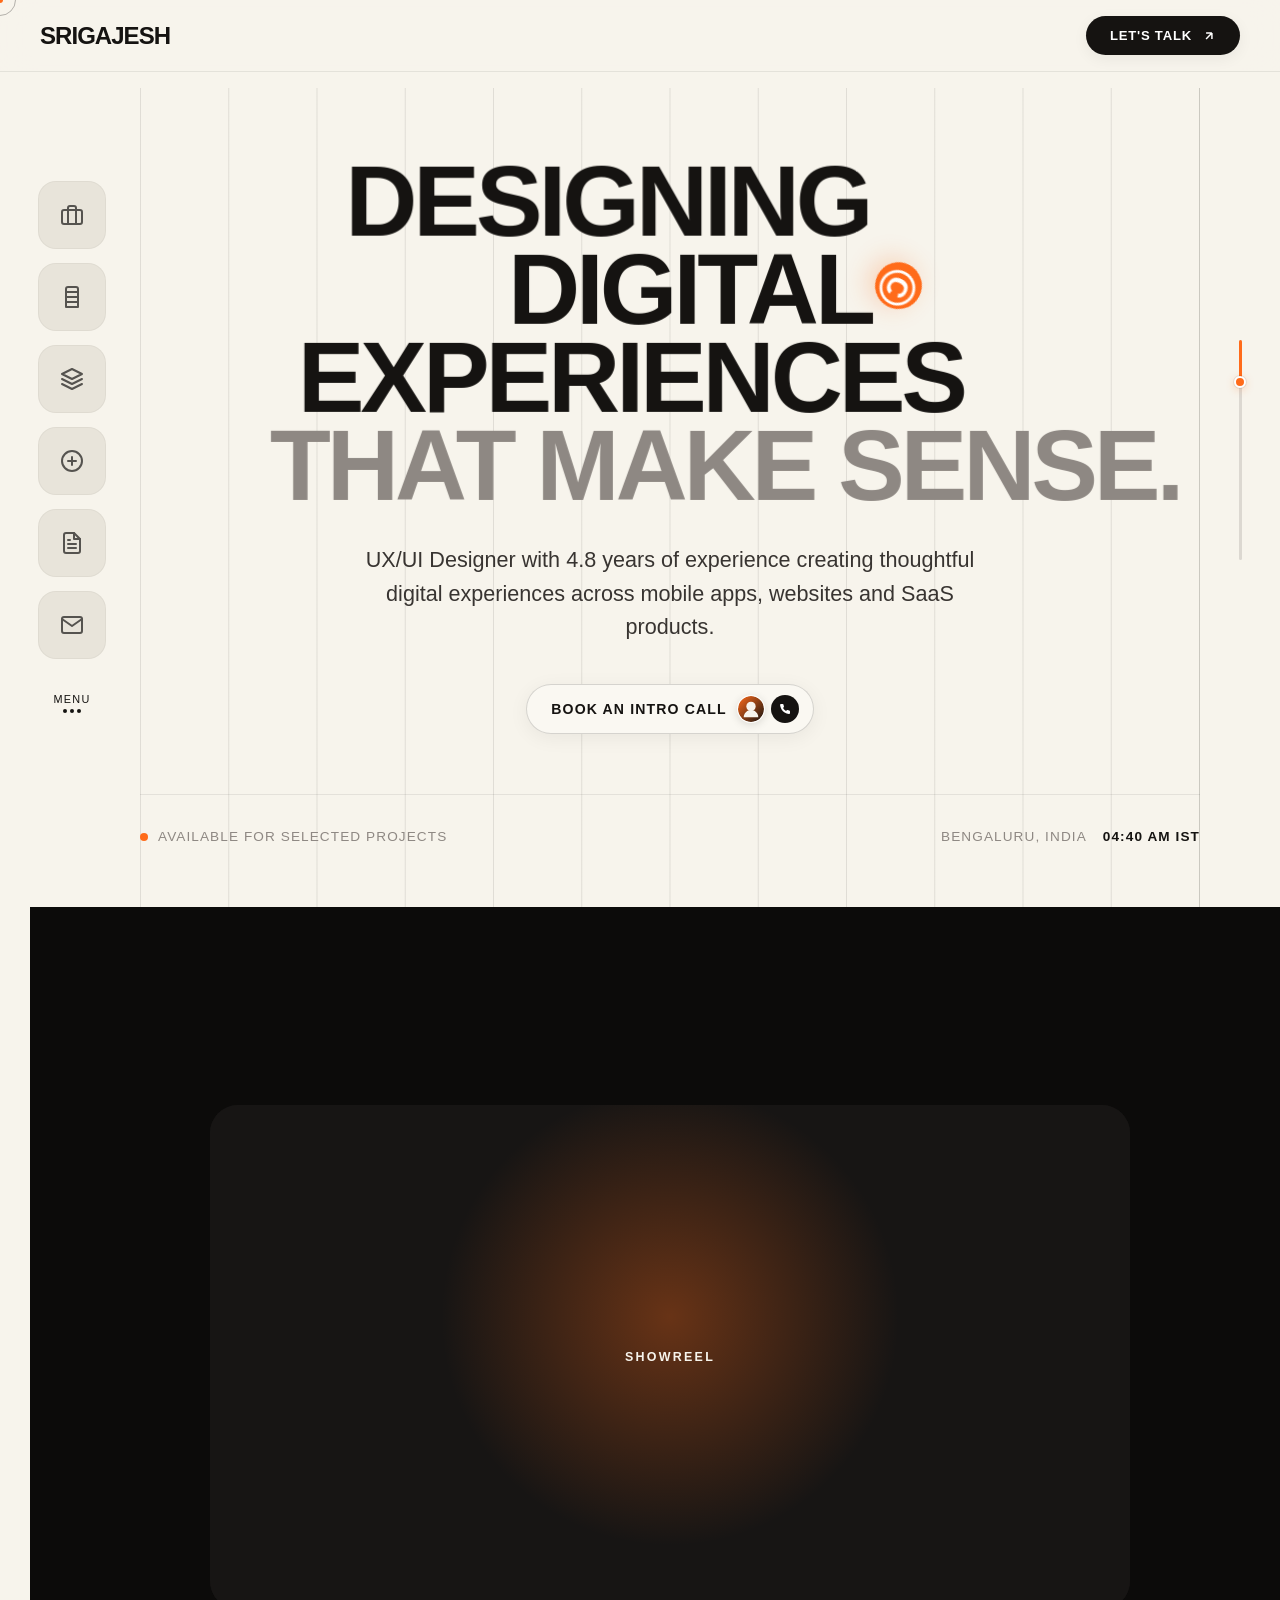
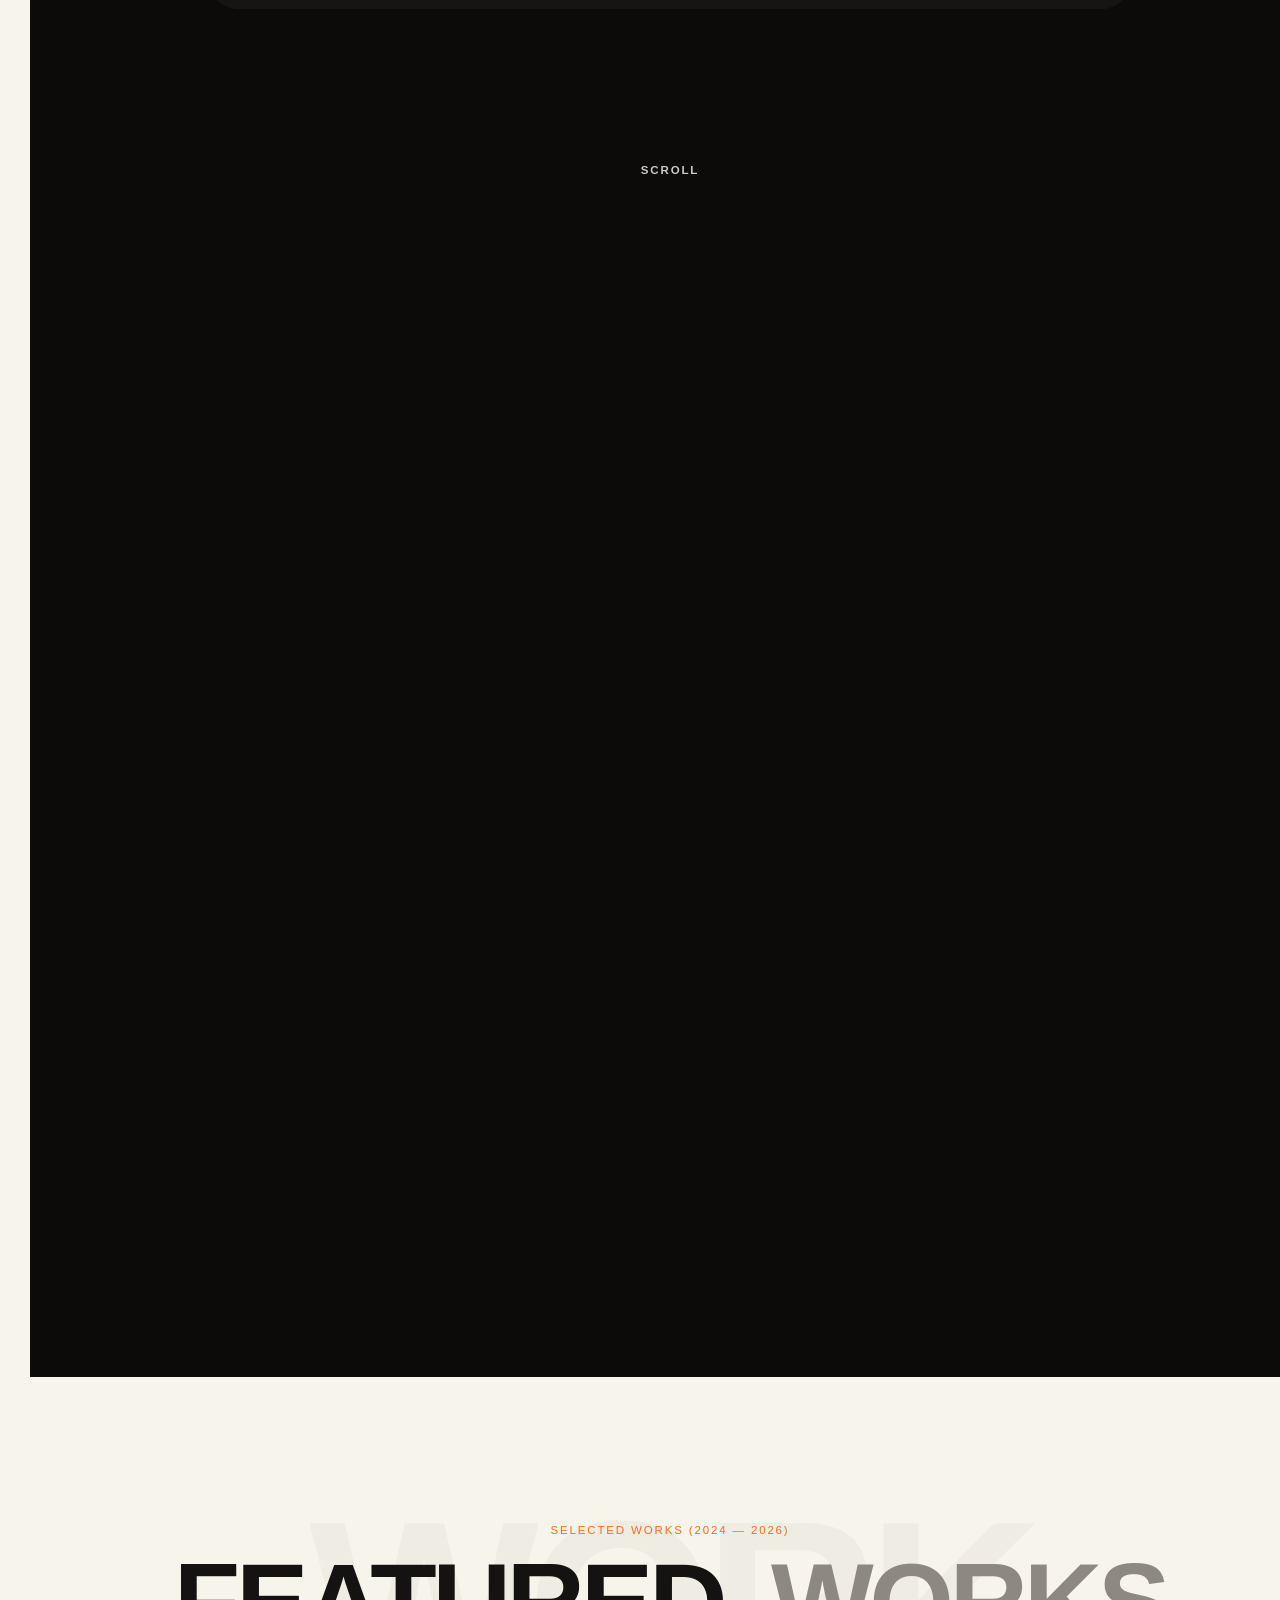
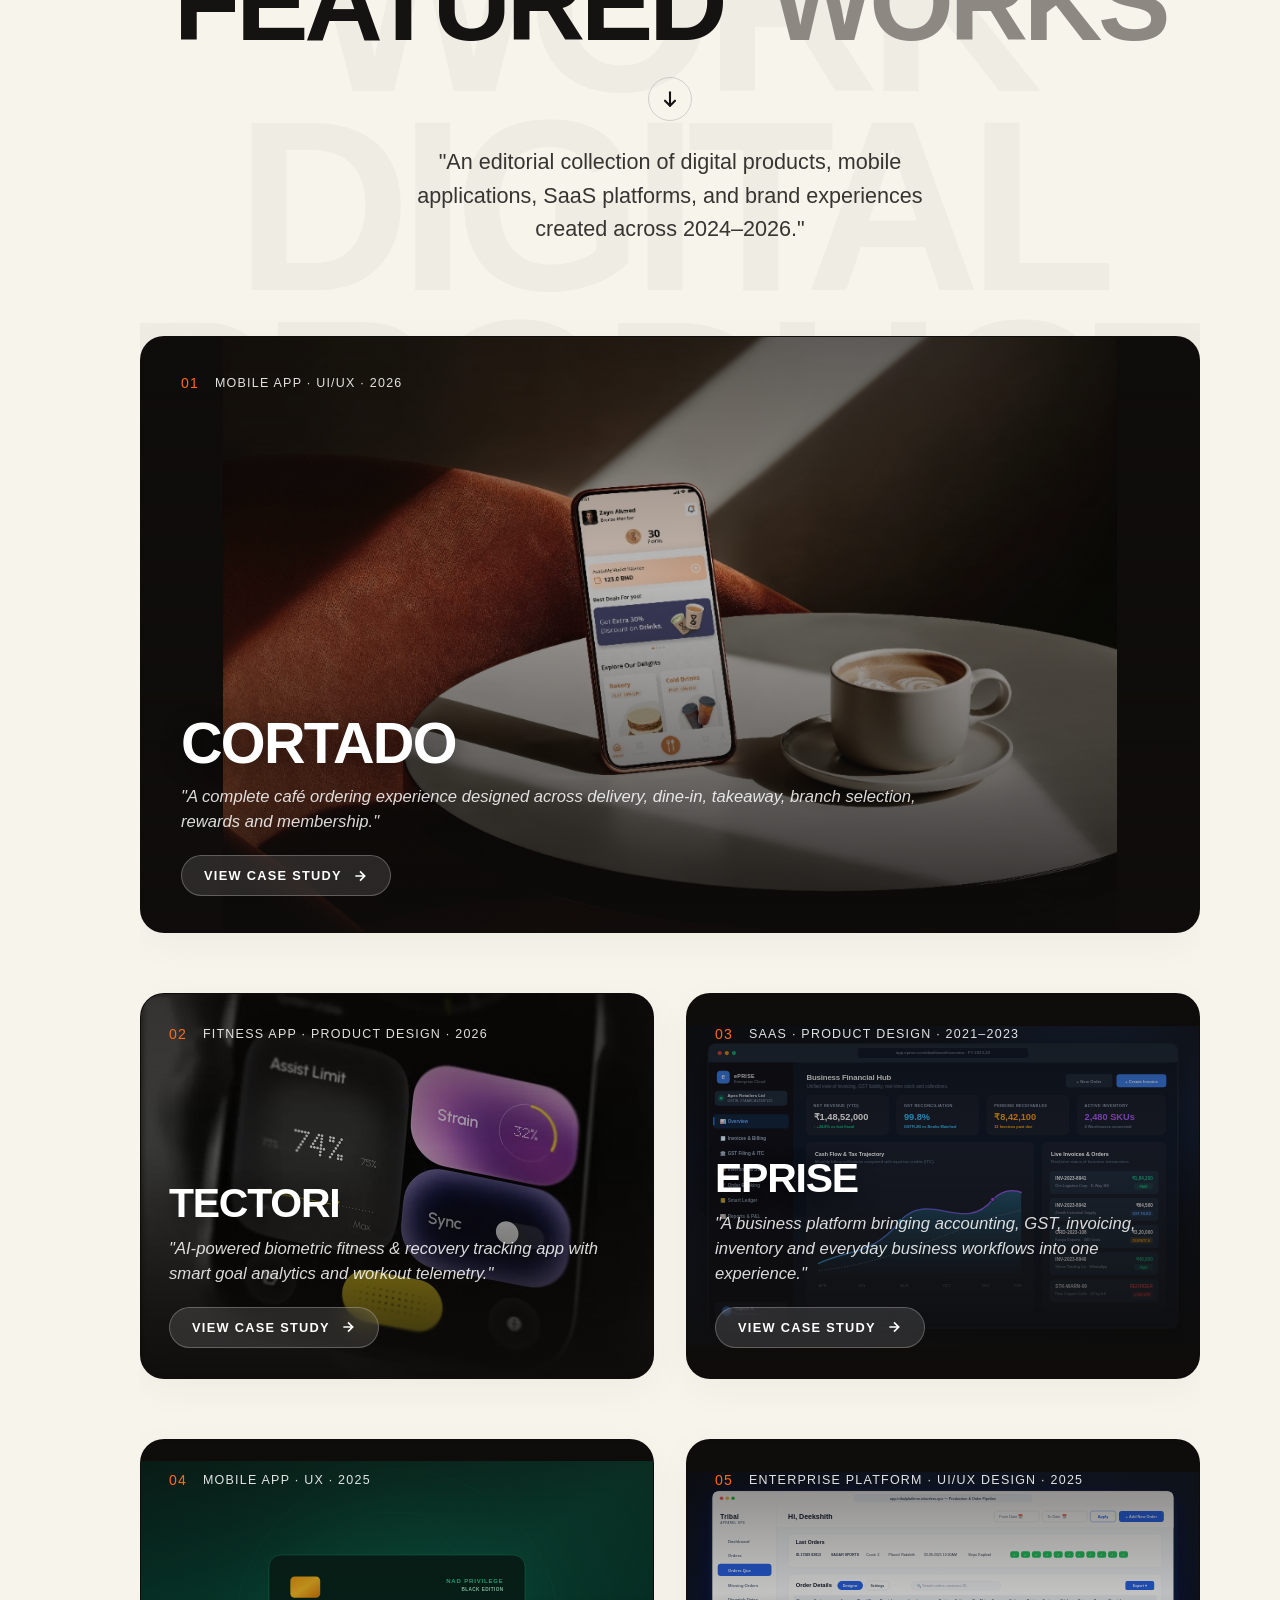
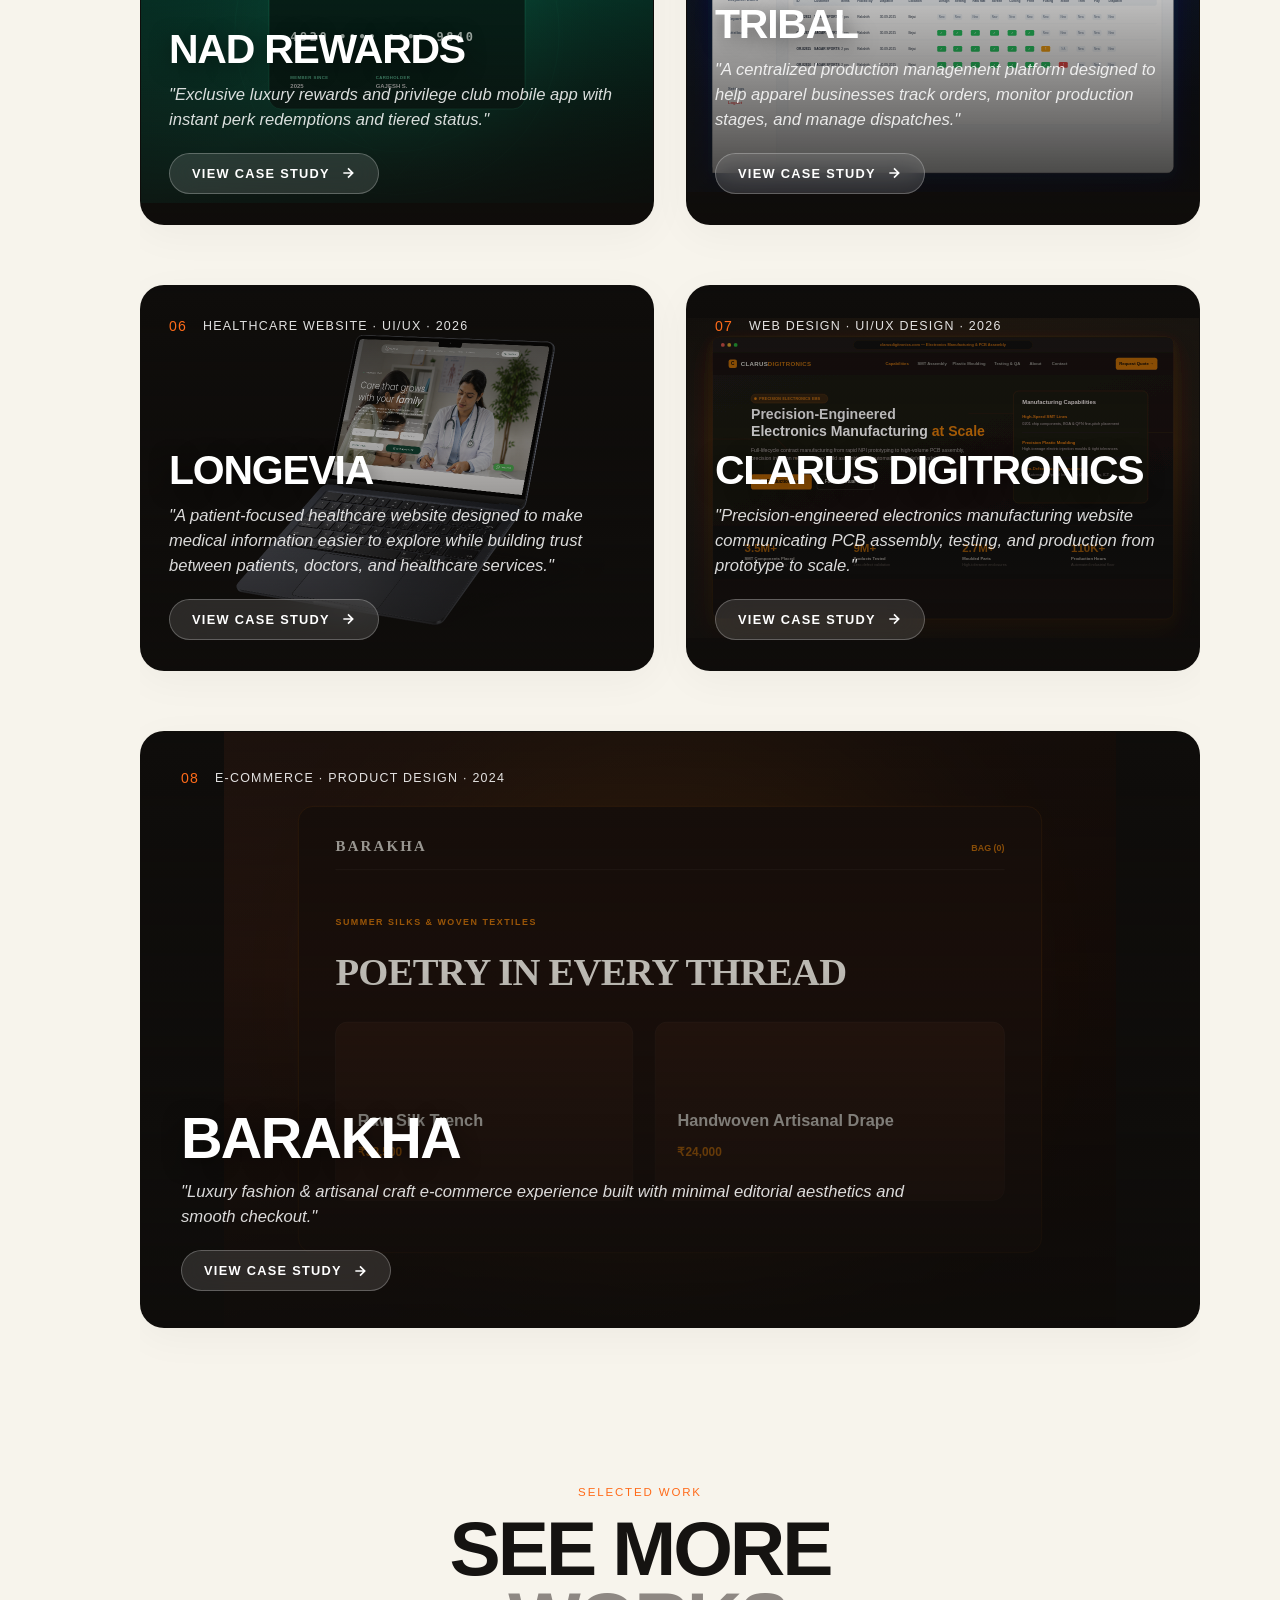
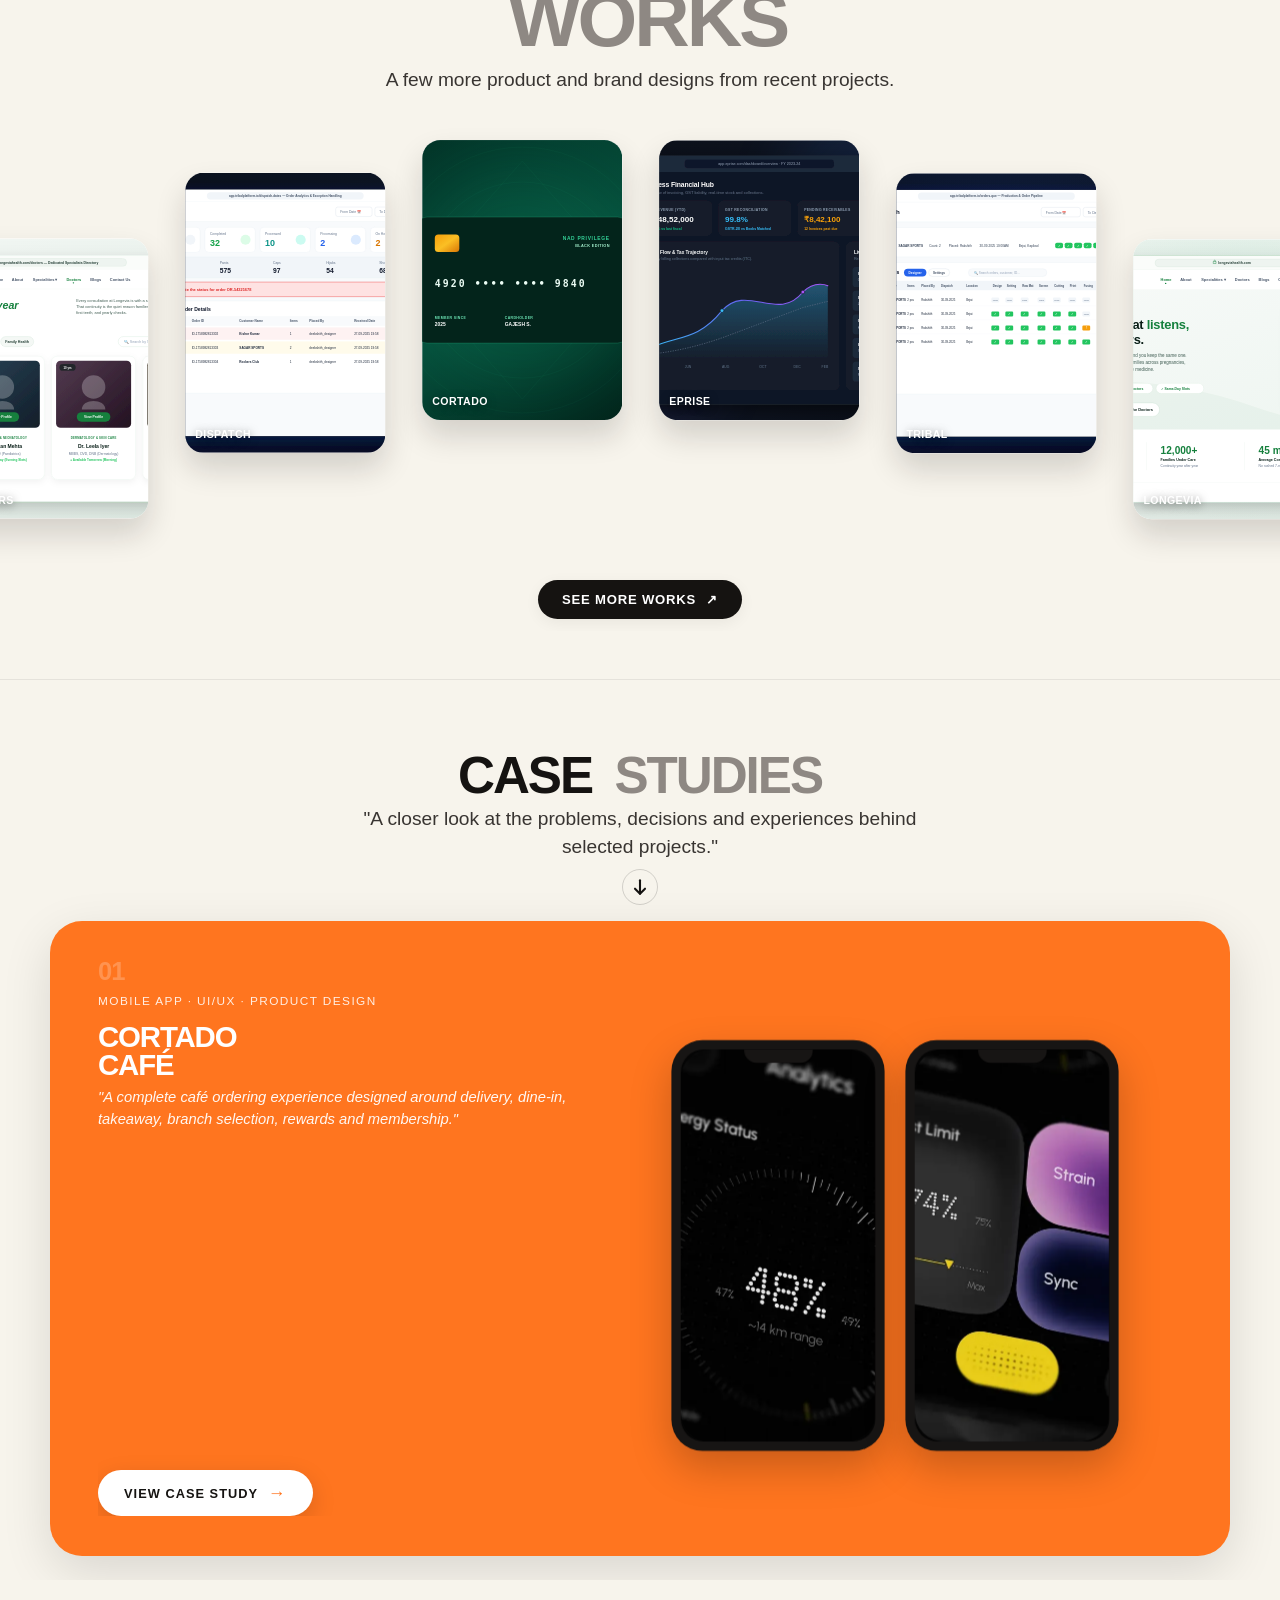
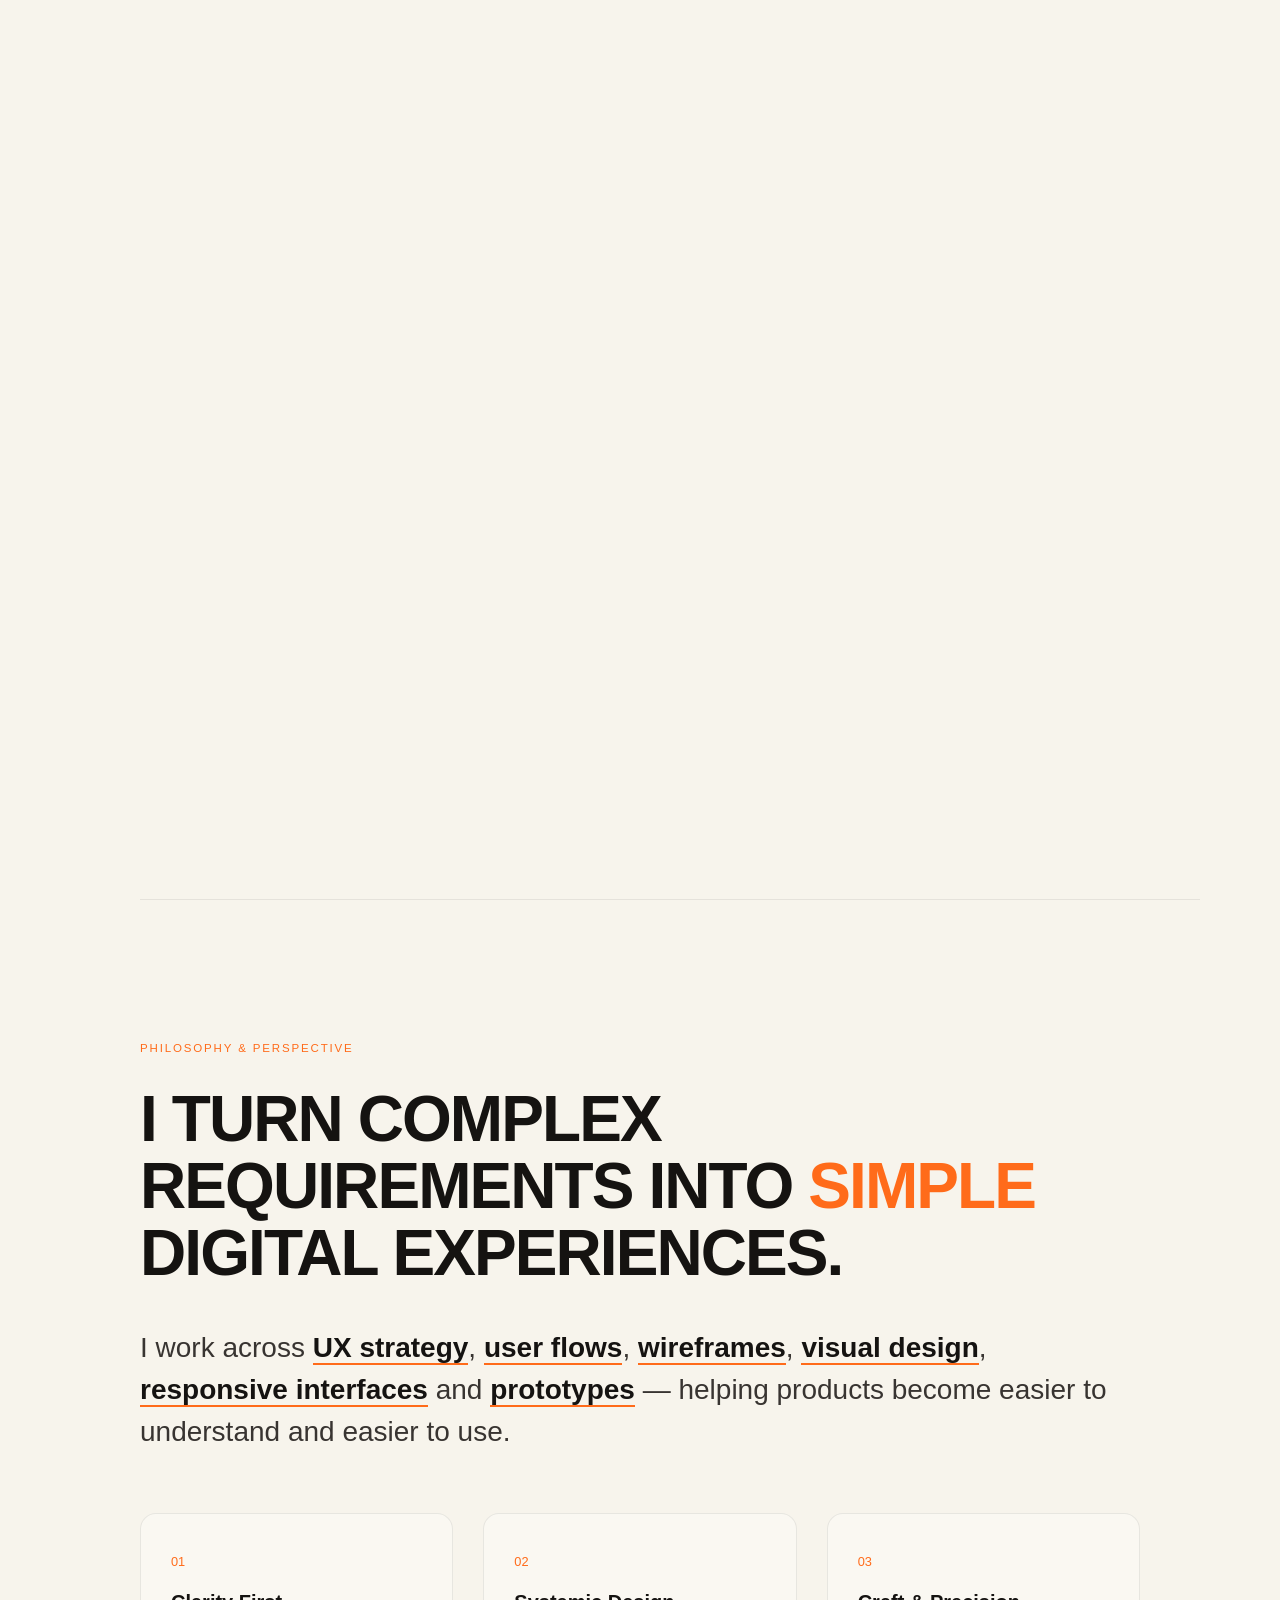
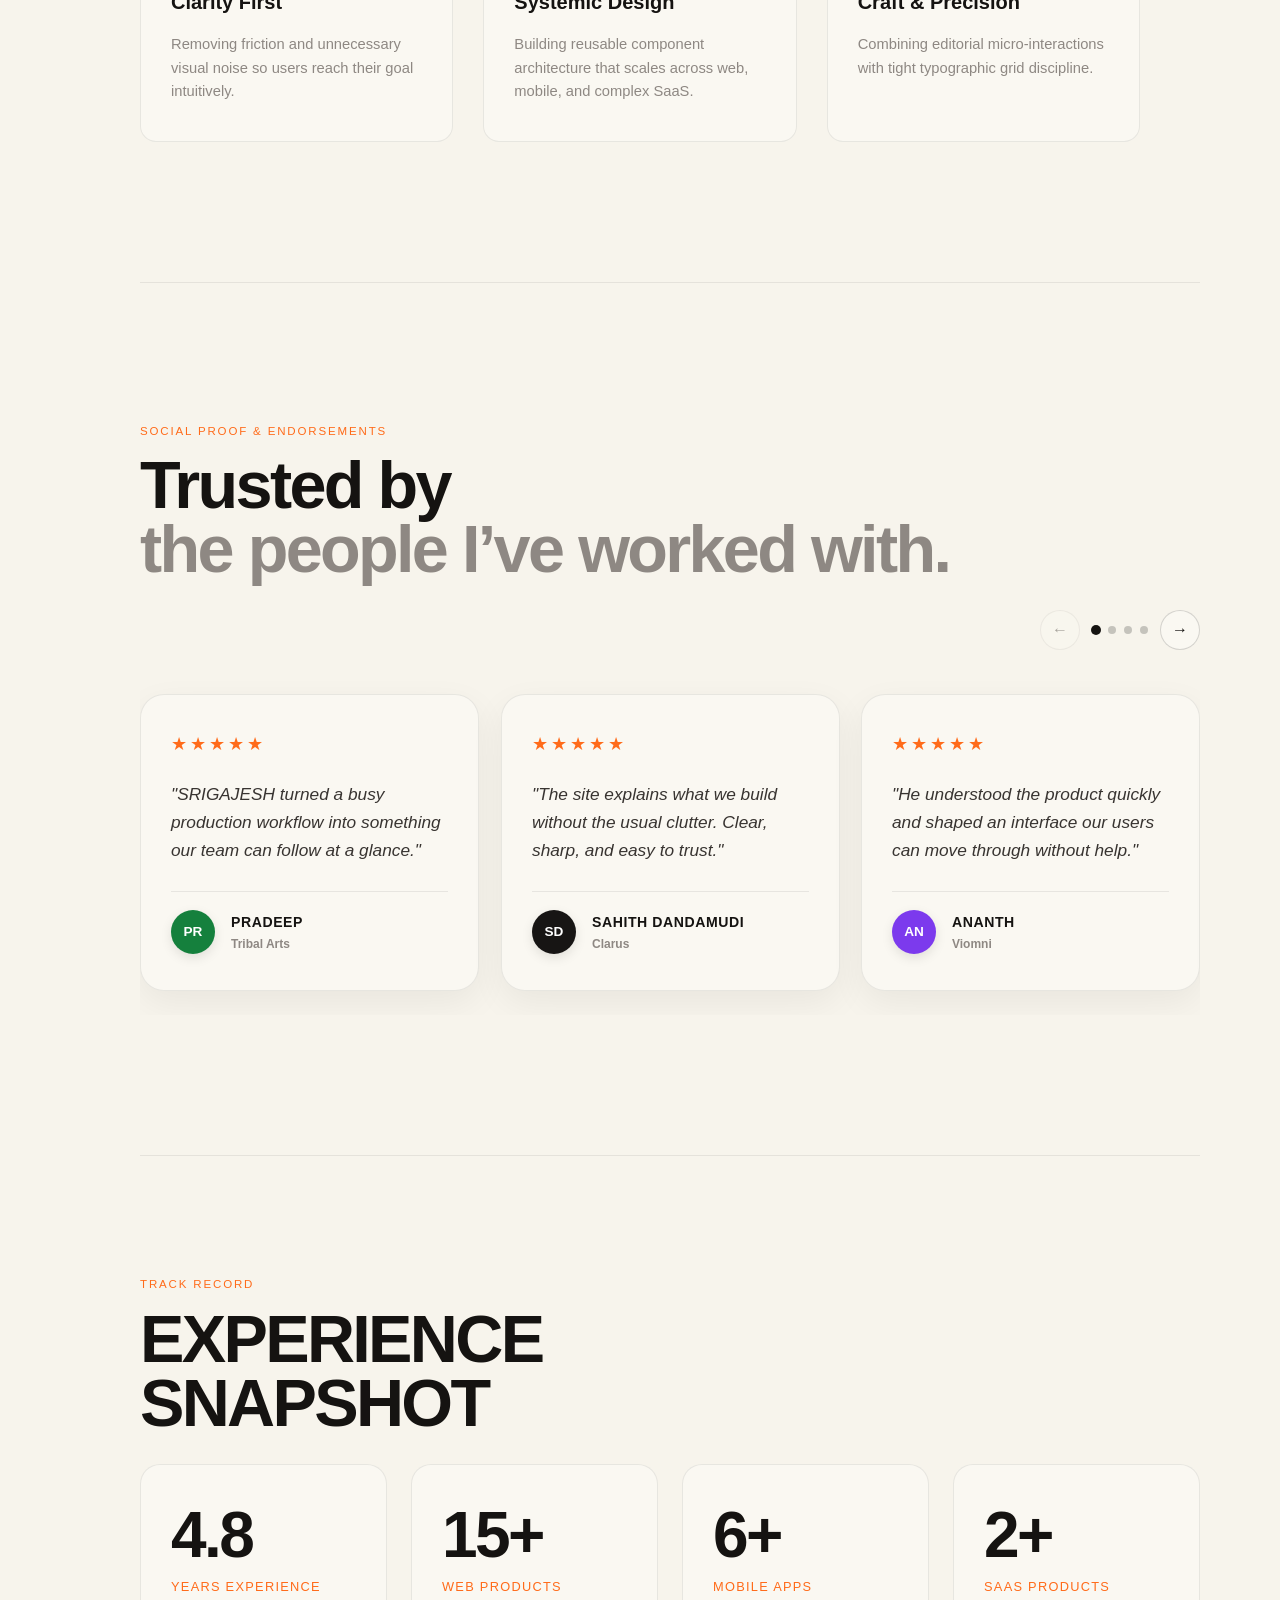
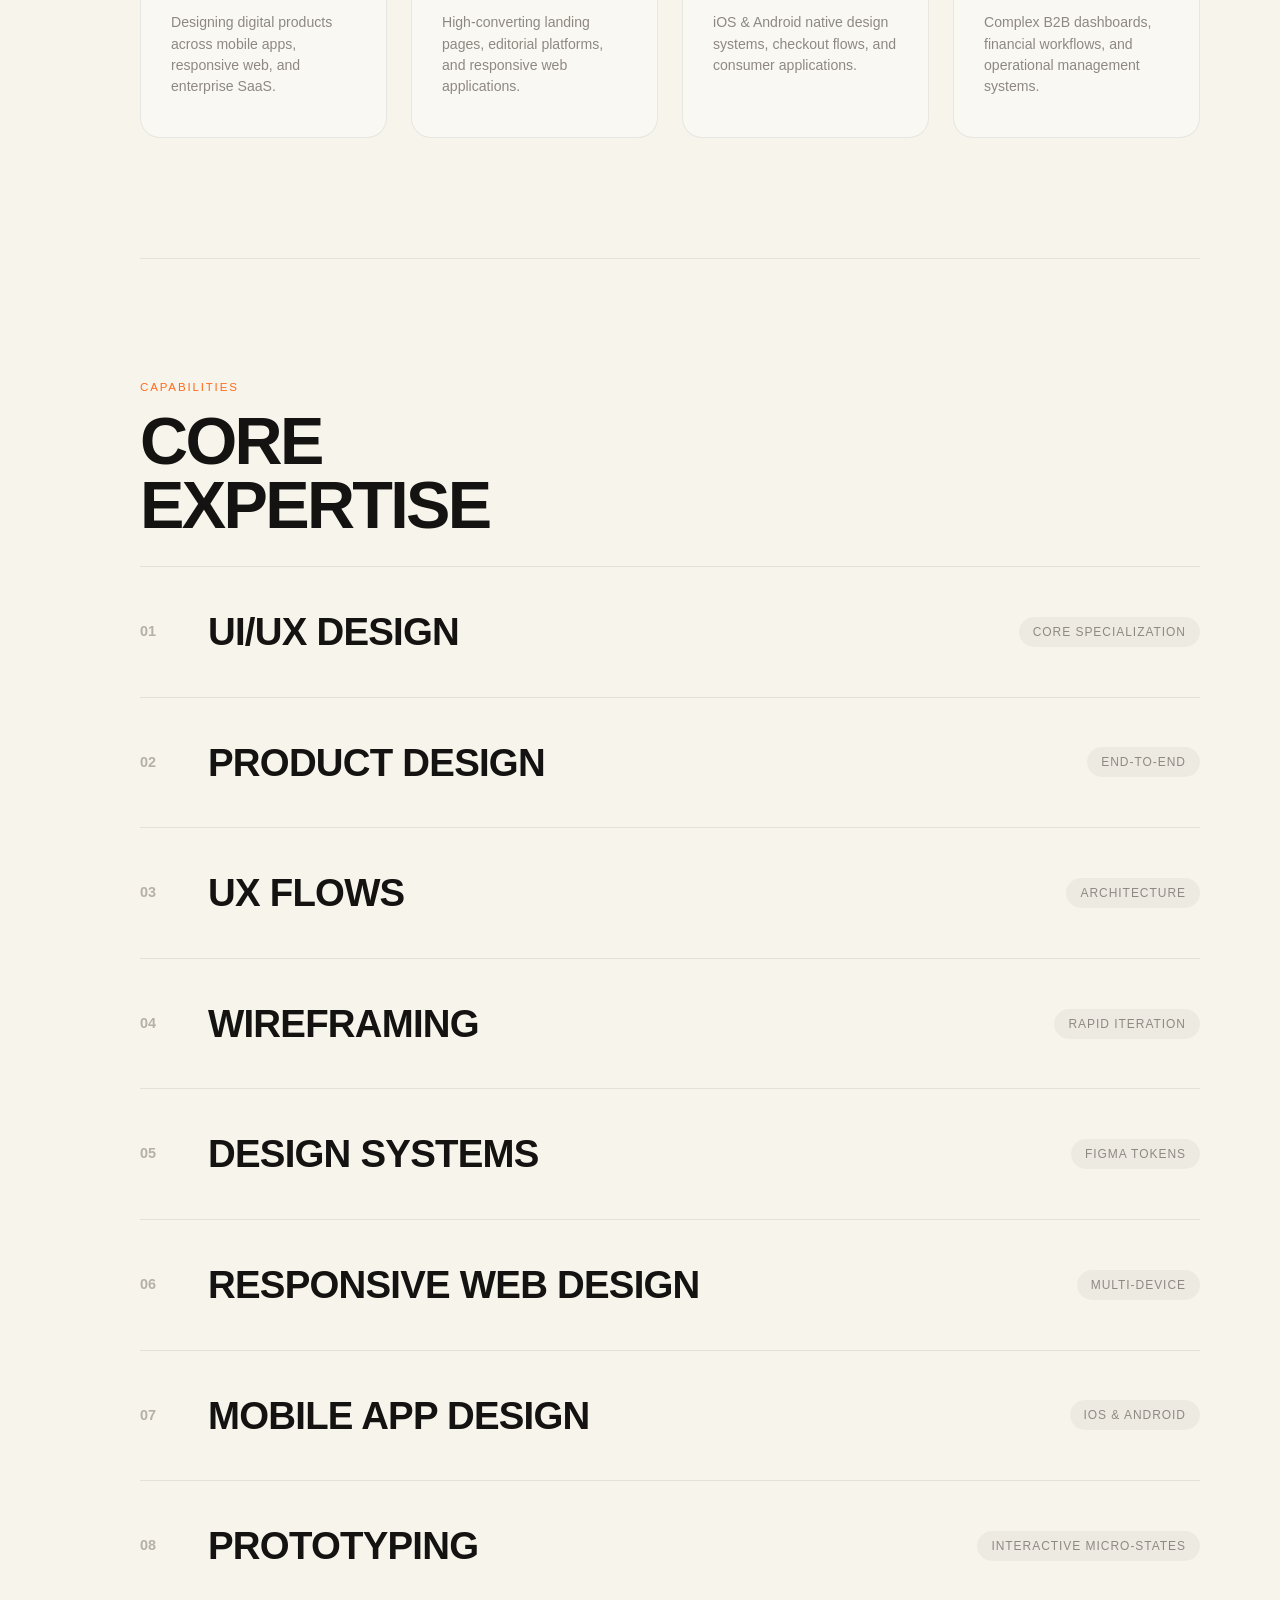
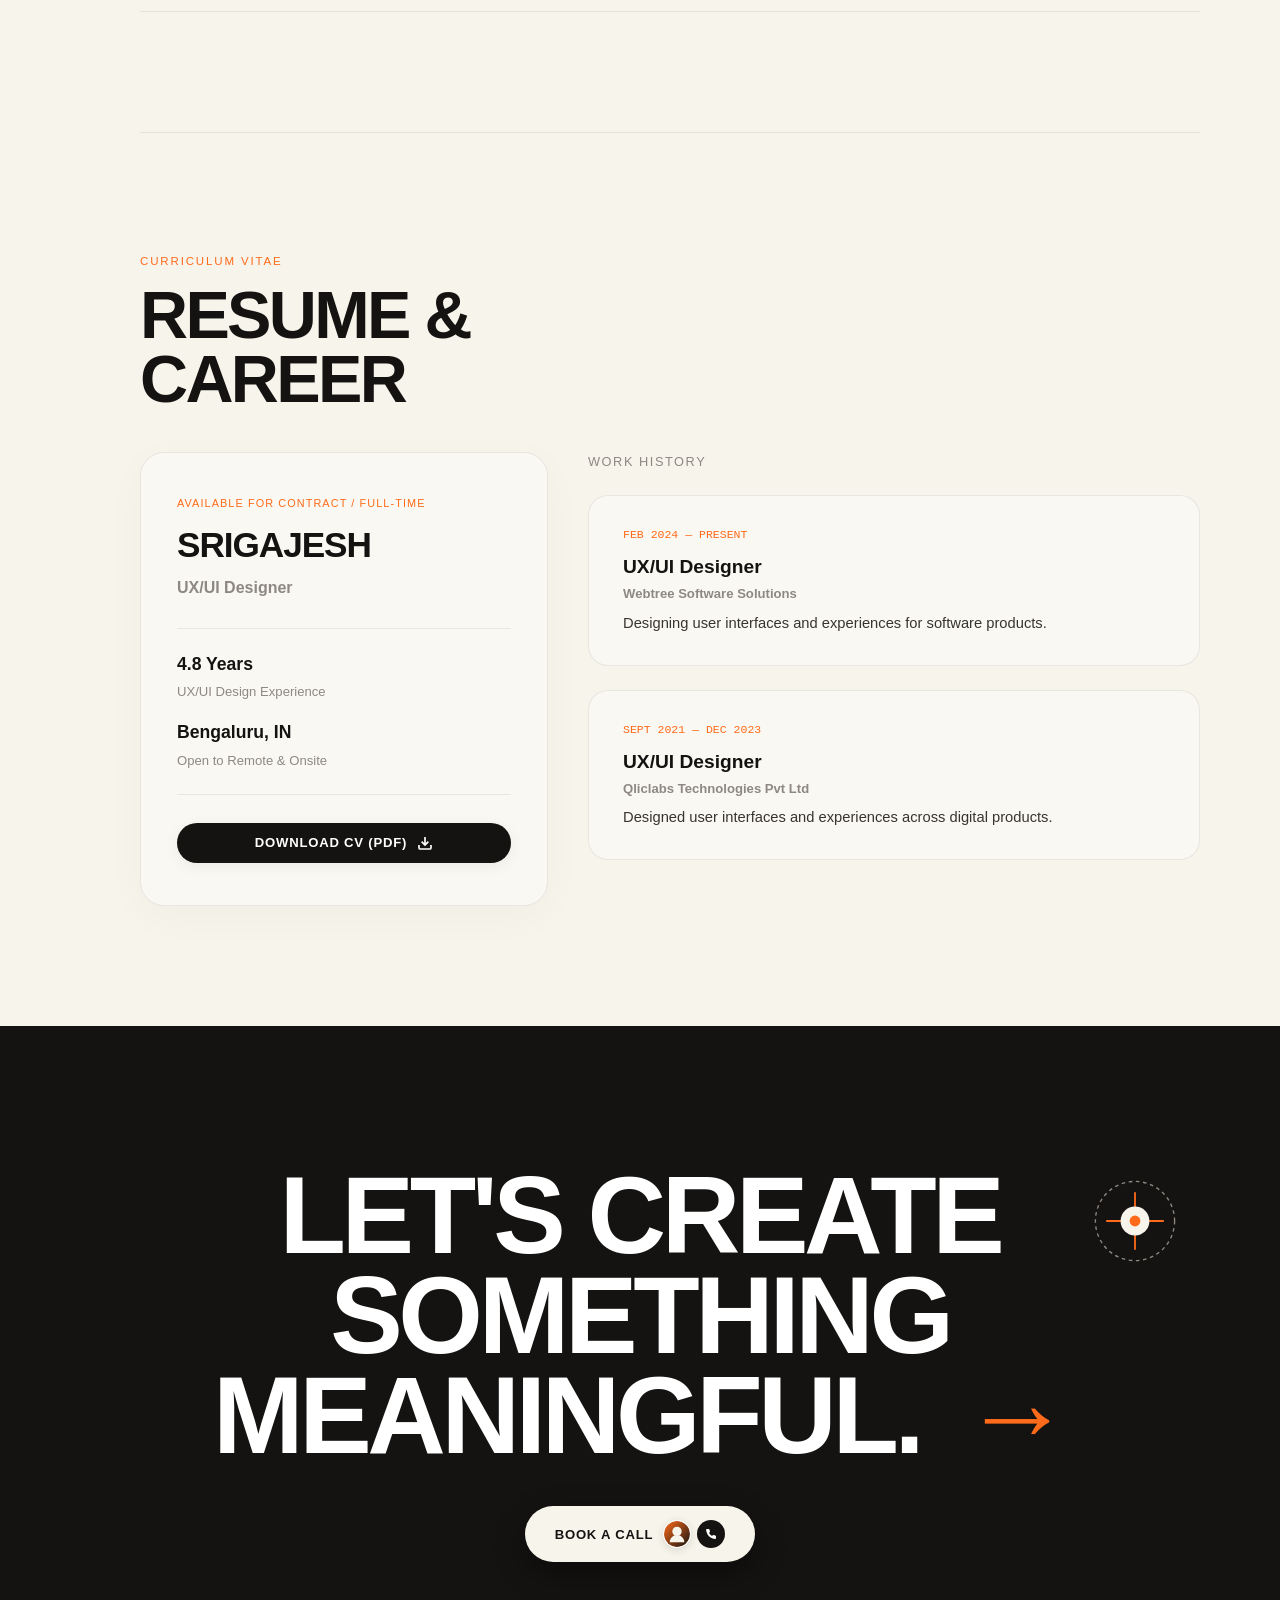
==== commit 0145dde5: "Update brand name from Gajesh to SRIGAJESH across all pages, titles, headers, footers, and wordmarks" ====
--- a/index.html
+++ b/index.html
@@ -3,8 +3,8 @@
 <head>
   <meta charset="UTF-8">
   <meta name="viewport" content="width=device-width, initial-scale=1.0">
-  <title>Gajesh — UI/UX Designer & Product Strategist</title>
-  <meta name="description" content="Portfolio of Gajesh, a UI/UX Designer creating thoughtful digital experiences across mobile apps, websites, and SaaS products.">
+  <title>SRIGAJESH — UI/UX Designer & Product Strategist</title>
+  <meta name="description" content="Portfolio of SRIGAJESH, a UI/UX Designer creating thoughtful digital experiences across mobile apps, websites, and SaaS products.">
   
   <!-- Font Preconnect & Embed -->
   <link rel="preconnect" href="https://fonts.googleapis.com">
@@ -22,8 +22,8 @@
   <!-- FIXED TOP HEADER -->
   <header class="site-header" id="site-header">
     <div class="header-container">
-      <a href="#" class="brand-logo" aria-label="Gajesh Portfolio Home">
-        GAJESH
+      <a href="#" class="brand-logo" aria-label="SRIGAJESH Portfolio Home">
+        SRIGAJESH
       </a>
       
       <div class="header-right">
@@ -141,7 +141,7 @@
 
       <div class="drawer-testimonial-box">
         <span class="d-sub">WHAT CLIENTS SAY</span>
-        <p>"Gajesh has a rare talent for taking chaotic SaaS requirements and distilling them into friction-free, beautiful interfaces."</p>
+        <p>"SRIGAJESH has a rare talent for taking chaotic SaaS requirements and distilling them into friction-free, beautiful interfaces."</p>
         <span class="d-author">— VP of Product, Enterprise Tech</span>
       </div>
 
@@ -189,7 +189,7 @@
           <span class="headline-line">DESIGNING</span>
           <span class="headline-line">
             DIGITAL 
-            <span class="orange-accent-badge" title="Gajesh Design Signature">
+            <span class="orange-accent-badge" title="SRIGAJESH Design Signature">
               <span class="badge-inner">©</span>
             </span>
           </span>
@@ -207,8 +207,8 @@
           <button class="primary-hero-cta" id="hero-book-call-btn" aria-label="Book an intro call">
             <span class="cta-text">BOOK AN INTRO CALL</span>
             <span class="avatar-phone-duo">
-              <span class="hero-avatar-circle" title="Gajesh">
-                <img src="data:image/svg+xml,%3Csvg xmlns='http://www.w3.org/2000/svg' viewBox='0 0 100 100'%3E%3Cdefs%3E%3ClinearGradient id='g' x1='0%25' y1='0%25' x2='100%25' y2='100%25'%3E%3Cstop offset='0%25' stop-color='%23FF6B1A'/%3E%3Cstop offset='100%25' stop-color='%23151311'/%3E%3C/linearGradient%3E%3C/defs%3E%3Ccircle cx='50' cy='50' r='50' fill='url(%23g)'/%3E%3Ccircle cx='50' cy='40' r='18' fill='%23F7F4EC'/%3E%3Cpath d='M22 82c0-15.5 12.5-28 28-28s28 12.5 28 28' fill='%23F7F4EC'/%3E%3C/svg%3E" alt="Gajesh Profile" class="hero-avatar-img">
+              <span class="hero-avatar-circle" title="SRIGAJESH">
+                <img src="data:image/svg+xml,%3Csvg xmlns='http://www.w3.org/2000/svg' viewBox='0 0 100 100'%3E%3Cdefs%3E%3ClinearGradient id='g' x1='0%25' y1='0%25' x2='100%25' y2='100%25'%3E%3Cstop offset='0%25' stop-color='%23FF6B1A'/%3E%3Cstop offset='100%25' stop-color='%23151311'/%3E%3C/linearGradient%3E%3C/defs%3E%3Ccircle cx='50' cy='50' r='50' fill='url(%23g)'/%3E%3Ccircle cx='50' cy='40' r='18' fill='%23F7F4EC'/%3E%3Cpath d='M22 82c0-15.5 12.5-28 28-28s28 12.5 28 28' fill='%23F7F4EC'/%3E%3C/svg%3E" alt="SRIGAJESH Profile" class="hero-avatar-img">
               </span>
               <span class="phone-icon-circle">
                 <svg width="12" height="12" viewBox="0 0 24 24" fill="currentColor">
@@ -835,7 +835,7 @@
             <article class="testimonial-card">
               <div class="star-rating">★★★★★</div>
               <blockquote class="testimonial-quote">
-                "Gajesh turned a busy production workflow into something our team can follow at a glance."
+                "SRIGAJESH turned a busy production workflow into something our team can follow at a glance."
               </blockquote>
               <div class="client-info-row">
                 <div class="client-avatar avatar-pr">PR</div>
@@ -1032,7 +1032,7 @@
           <div class="resume-summary-card">
             <div class="resume-header">
               <span class="r-badge">AVAILABLE FOR CONTRACT / FULL-TIME</span>
-              <h3>GAJESH</h3>
+              <h3>SRIGAJESH</h3>
               <p class="r-title">UX/UI Designer</p>
             </div>
             <div class="resume-highlights">
@@ -1098,8 +1098,8 @@
           <button class="cta-talk-btn book-call-btn" id="book-call-trigger" aria-label="Book a call or start a project">
             <span>BOOK A CALL</span>
             <span class="avatar-phone-duo">
-              <span class="hero-avatar-circle" title="Gajesh">
-                <img src="data:image/svg+xml,%3Csvg xmlns='http://www.w3.org/2000/svg' viewBox='0 0 100 100'%3E%3Cdefs%3E%3ClinearGradient id='g' x1='0%25' y1='0%25' x2='100%25' y2='100%25'%3E%3Cstop offset='0%25' stop-color='%23FF6B1A'/%3E%3Cstop offset='100%25' stop-color='%23151311'/%3E%3C/linearGradient%3E%3C/defs%3E%3Ccircle cx='50' cy='50' r='50' fill='url(%23g)'/%3E%3Ccircle cx='50' cy='40' r='18' fill='%23F7F4EC'/%3E%3Cpath d='M22 82c0-15.5 12.5-28 28-28s28 12.5 28 28' fill='%23F7F4EC'/%3E%3C/svg%3E" alt="Gajesh Profile" class="hero-avatar-img">
+              <span class="hero-avatar-circle" title="SRIGAJESH">
+                <img src="data:image/svg+xml,%3Csvg xmlns='http://www.w3.org/2000/svg' viewBox='0 0 100 100'%3E%3Cdefs%3E%3ClinearGradient id='g' x1='0%25' y1='0%25' x2='100%25' y2='100%25'%3E%3Cstop offset='0%25' stop-color='%23FF6B1A'/%3E%3Cstop offset='100%25' stop-color='%23151311'/%3E%3C/linearGradient%3E%3C/defs%3E%3Ccircle cx='50' cy='50' r='50' fill='url(%23g)'/%3E%3Ccircle cx='50' cy='40' r='18' fill='%23F7F4EC'/%3E%3Cpath d='M22 82c0-15.5 12.5-28 28-28s28 12.5 28 28' fill='%23F7F4EC'/%3E%3C/svg%3E" alt="SRIGAJESH Profile" class="hero-avatar-img">
               </span>
               <span class="phone-icon-circle">
                 <svg width="12" height="12" viewBox="0 0 24 24" fill="currentColor">
@@ -1114,9 +1114,9 @@
       <!-- Multi-Column Footer Navigation (5 Columns) -->
       <div class="footer-nav-grid">
         
-        <!-- COLUMN 01: Gajesh -->
+        <!-- COLUMN 01: SRIGAJESH -->
         <div class="f-nav-col">
-          <h4 class="f-col-title">GAJESH</h4>
+          <h4 class="f-col-title">SRIGAJESH</h4>
           <ul class="f-link-list">
             <li><a href="#hero" class="f-link">HOME <span class="f-hover-arrow">→</span></a></li>
             <li><a href="#work" class="f-link">WORK <span class="f-hover-arrow">→</span></a></li>
@@ -1171,7 +1171,7 @@
             <li><a href="#about" class="f-link">ABOUT <span class="f-hover-arrow">→</span></a></li>
             <li><a href="#contact" class="f-link">CONTACT <span class="f-hover-arrow">→</span></a></li>
             <li><a href="#" class="f-link">PRIVACY POLICY <span class="f-hover-arrow">→</span></a></li>
-            <li><span class="f-info-text">© 2026 GAJESH</span></li>
+            <li><span class="f-info-text">© 2026 SRIGAJESH</span></li>
           </ul>
         </div>
 
@@ -1198,14 +1198,14 @@
         </div>
 
         <div class="footer-copyright-block">
-          <p>© 2026 Gajesh · UI/UX Designer</p>
+          <p>© 2026 SRIGAJESH · UI/UX Designer</p>
           <span class="f-location-tag">BENGALURU, INDIA</span>
         </div>
       </div>
 
-      <!-- Oversized Background Wordmark (GAJESH) -->
+      <!-- Oversized Background Wordmark (SRIGAJESH) -->
       <div class="footer-giant-wordmark-container" aria-hidden="true">
-        <h1 class="giant-wordmark-text" id="giant-wordmark">GAJESH</h1>
+        <h1 class="giant-wordmark-text" id="giant-wordmark">SRIGAJESH</h1>
       </div>
 
     </div>
@@ -1259,7 +1259,7 @@
       <div class="form-success-state" id="form-success-state">
         <div class="success-icon">✓</div>
         <h3>Message Sent!</h3>
-        <p>Thank you for reaching out. Gajesh will get back to you within 24 hours.</p>
+        <p>Thank you for reaching out. SRIGAJESH will get back to you within 24 hours.</p>
       </div>
     </div>
   </div>
--- a/styles.css
+++ b/styles.css
@@ -1,5 +1,5 @@
 /* ==========================================================================
-   GAJESH — UI/UX DESIGNER PORTFOLIO
+   SRIGAJESH — UI/UX DESIGNER PORTFOLIO
    Design Style: Minimalist, Editorial, Premium Creative Studio Aesthetic
    Color Palette System:
      - Cream Background: #F7F4EC
@@ -2687,7 +2687,7 @@
   color: rgba(255, 255, 255, 0.3);
 }
 
-/* Oversized Background Wordmark (GAJESH) */
+/* Oversized Background Wordmark (SRIGAJESH) */
 .footer-giant-wordmark-container {
   width: 100%;
   overflow: hidden;
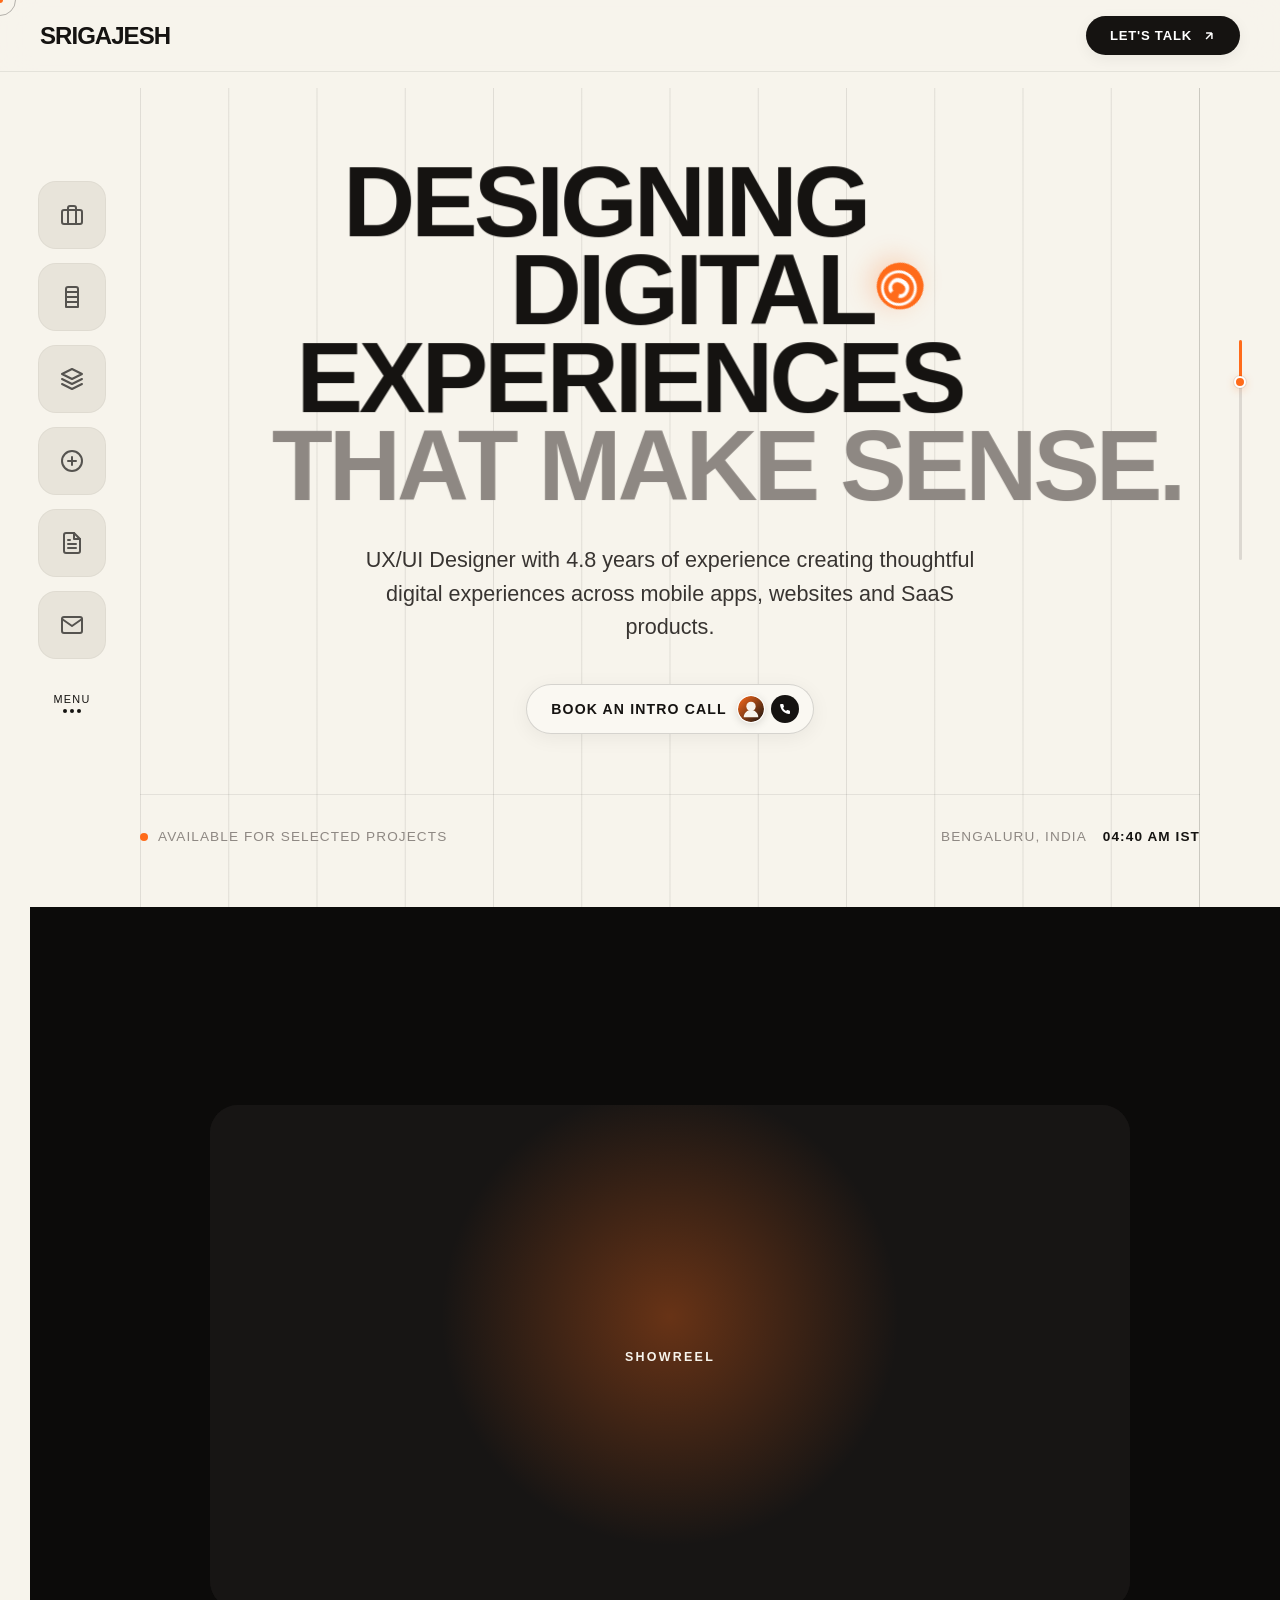
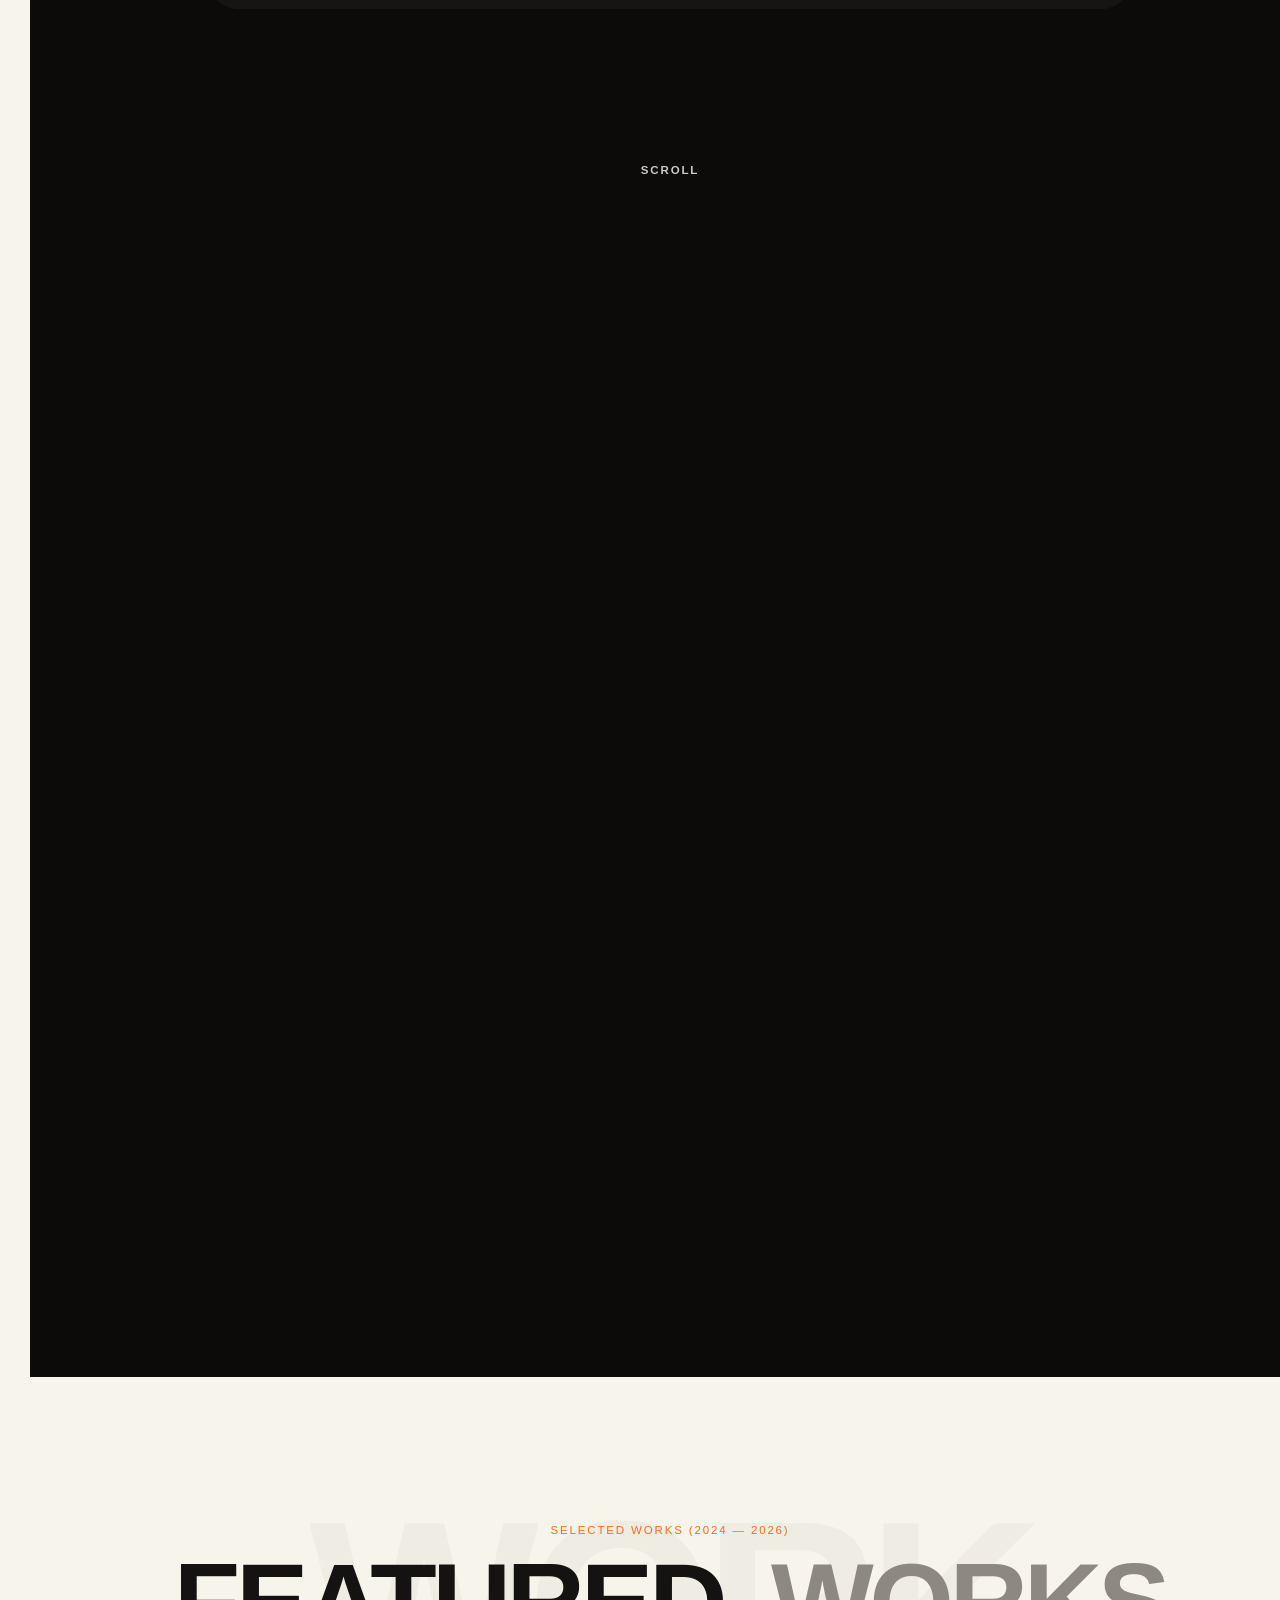
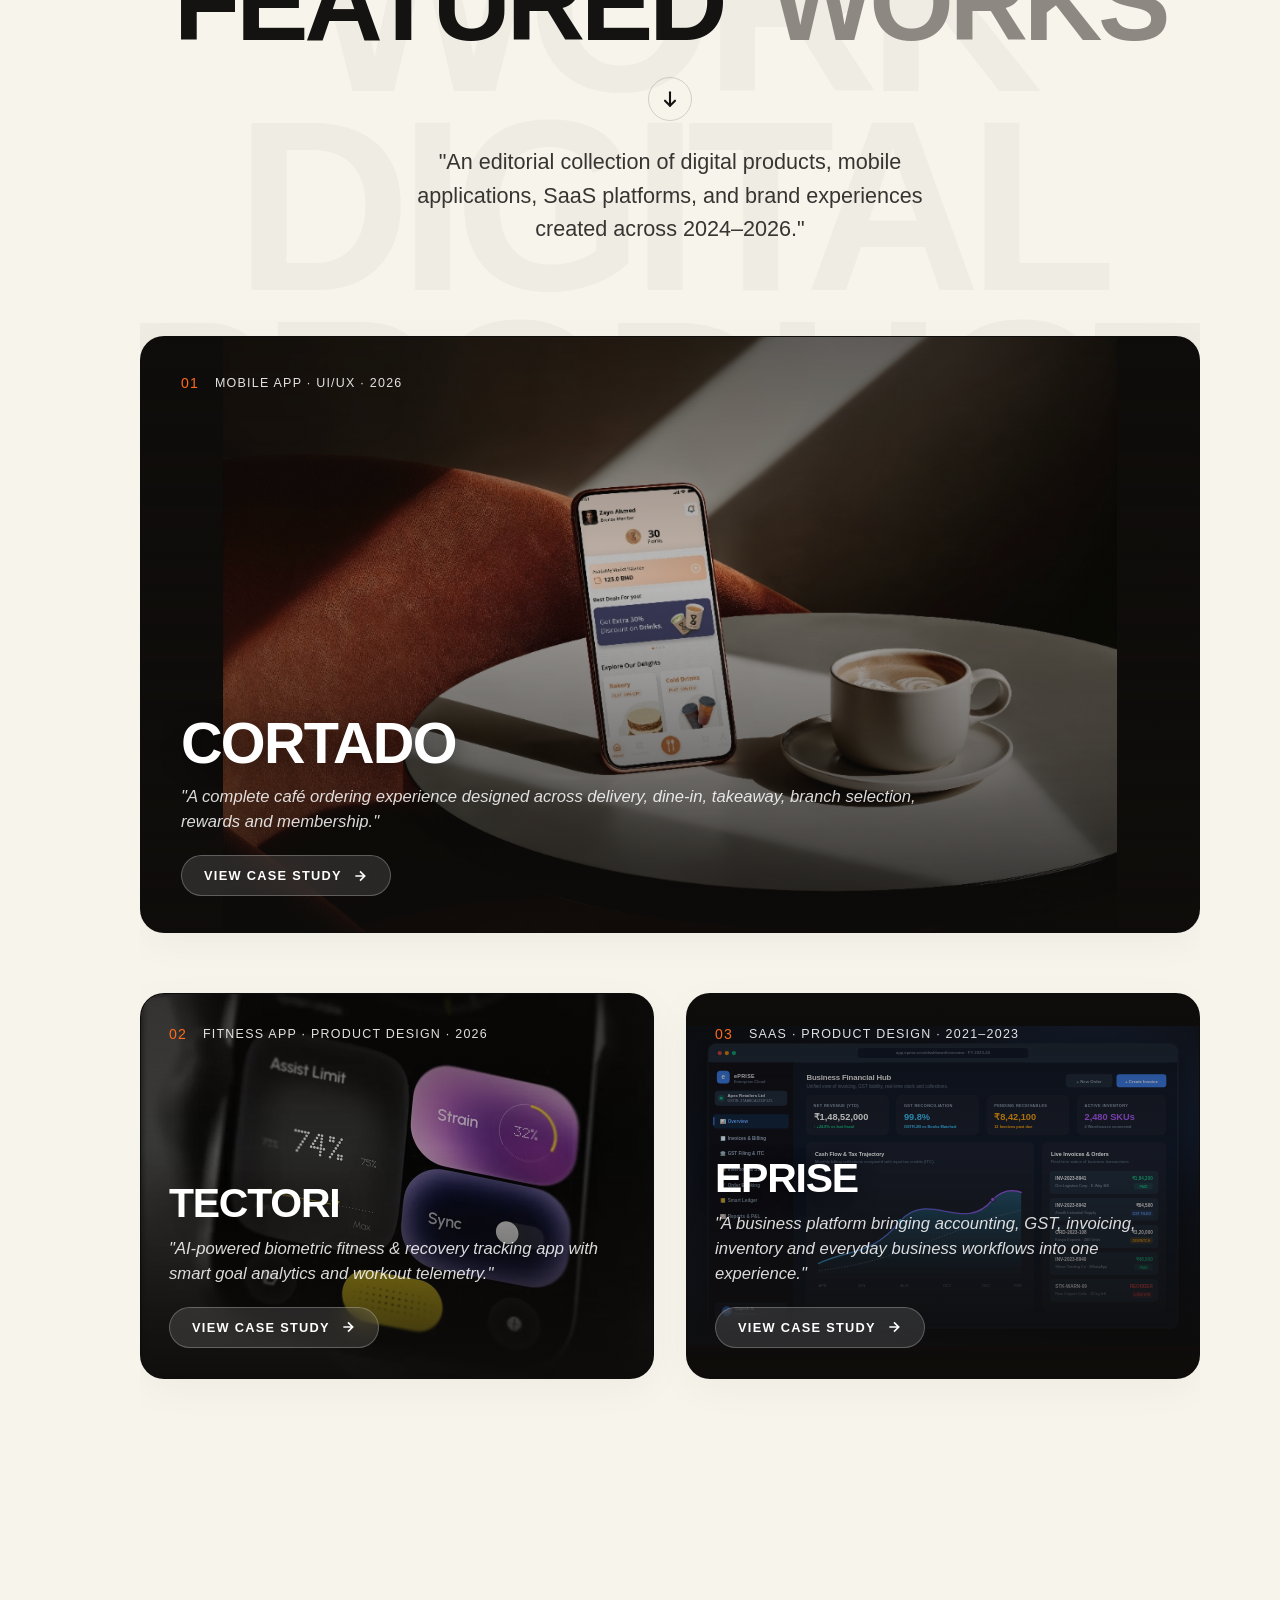
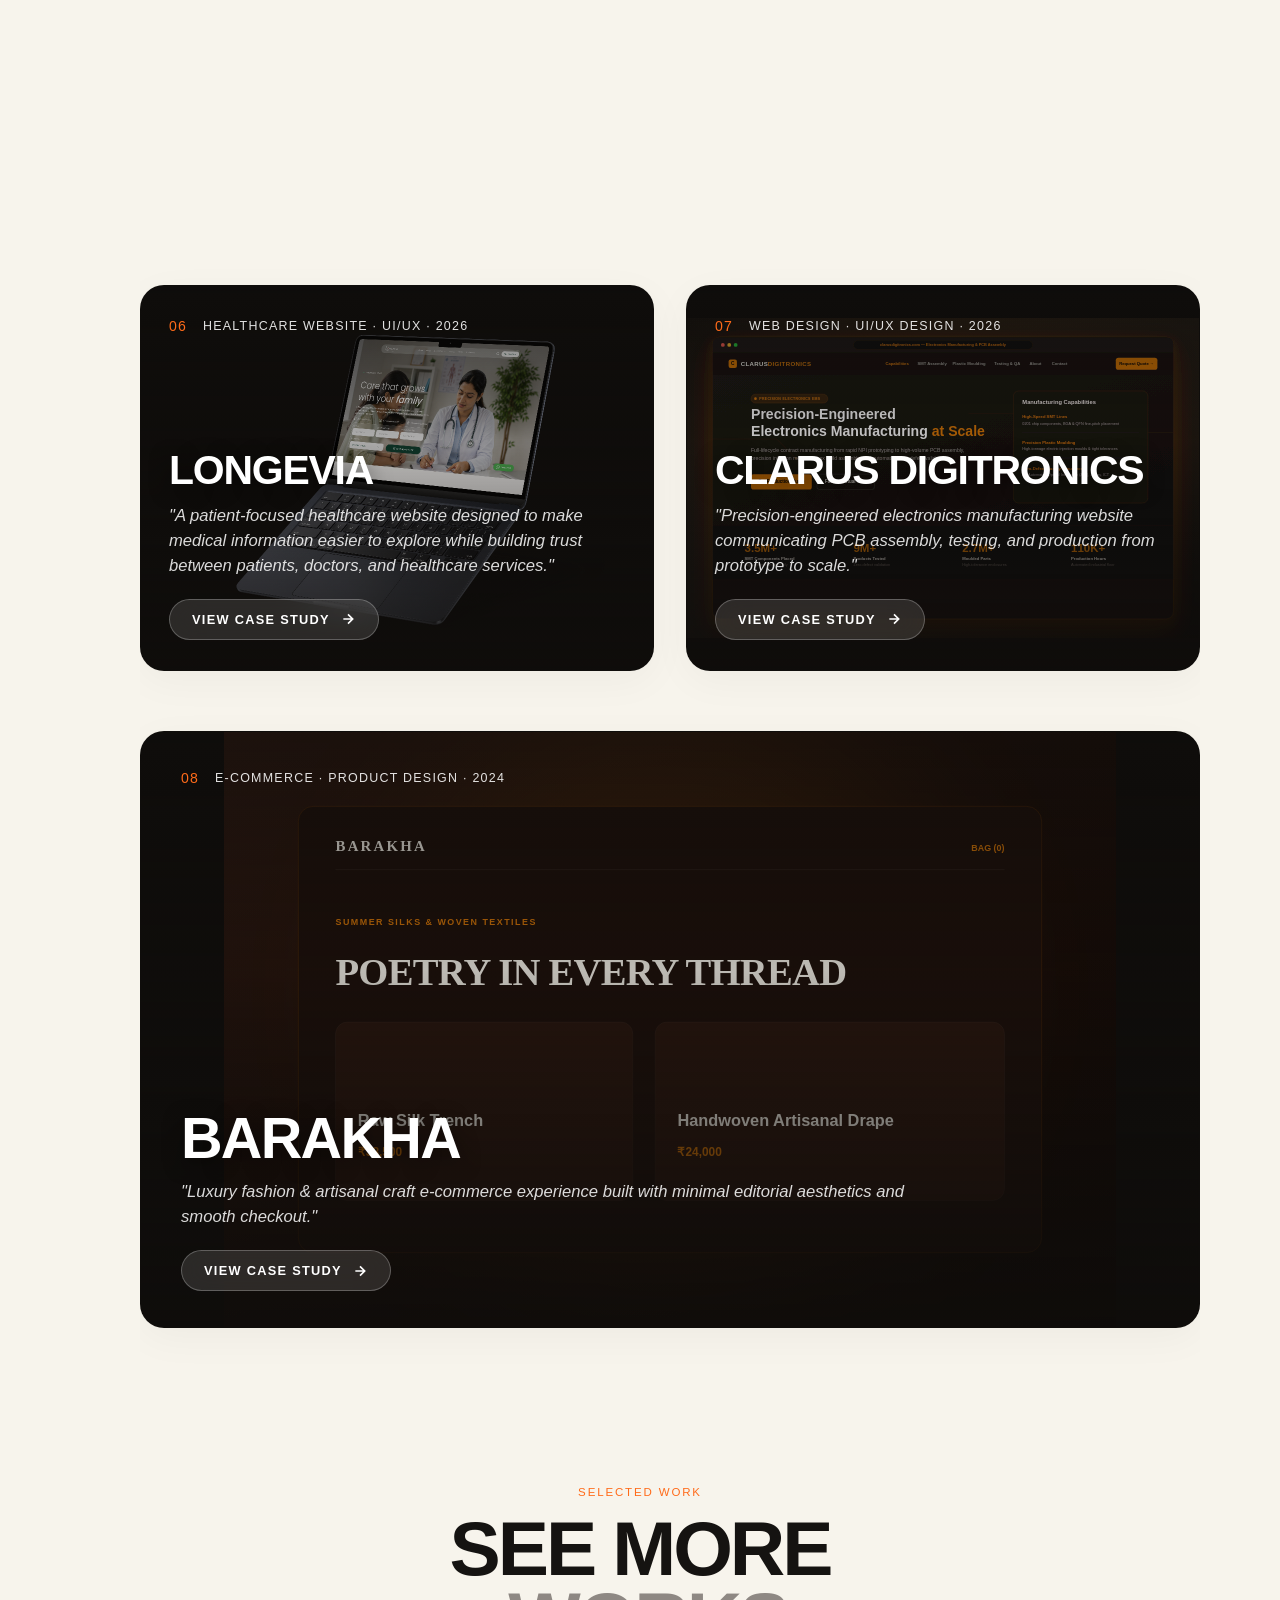
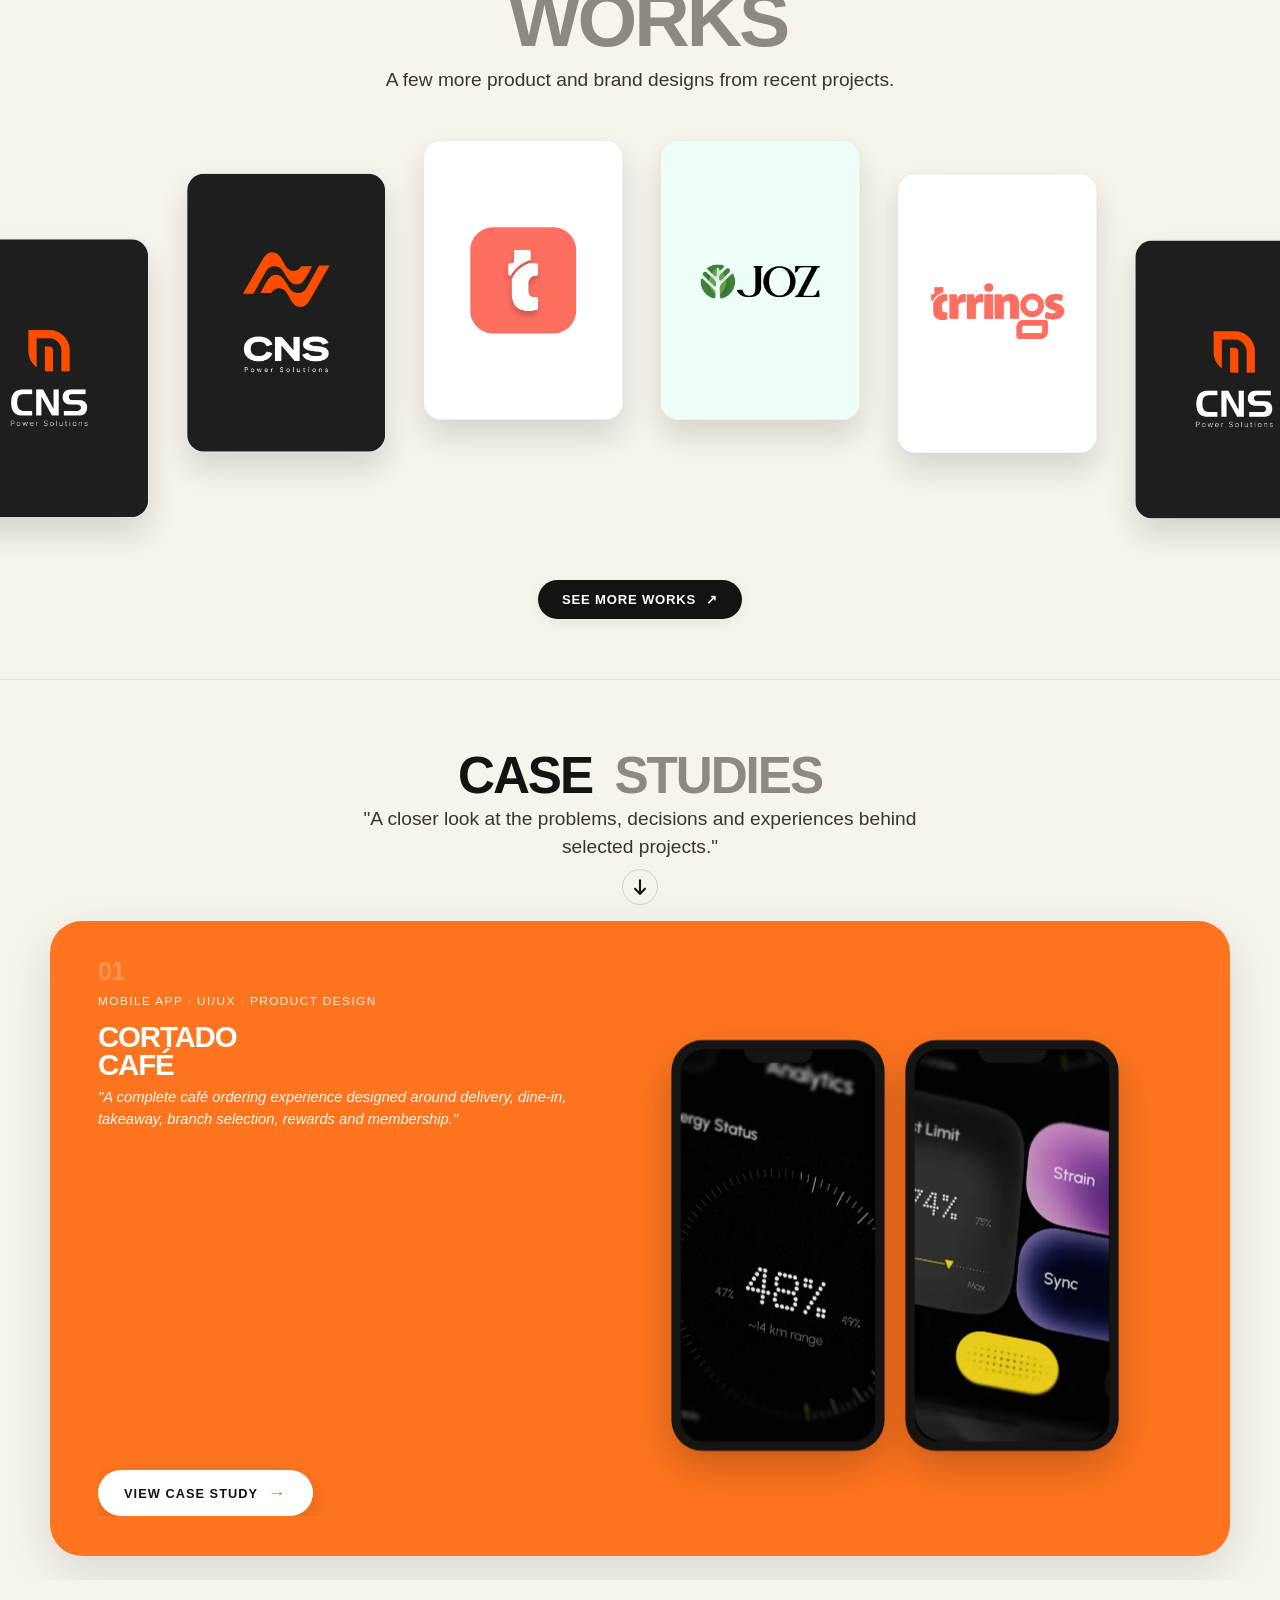
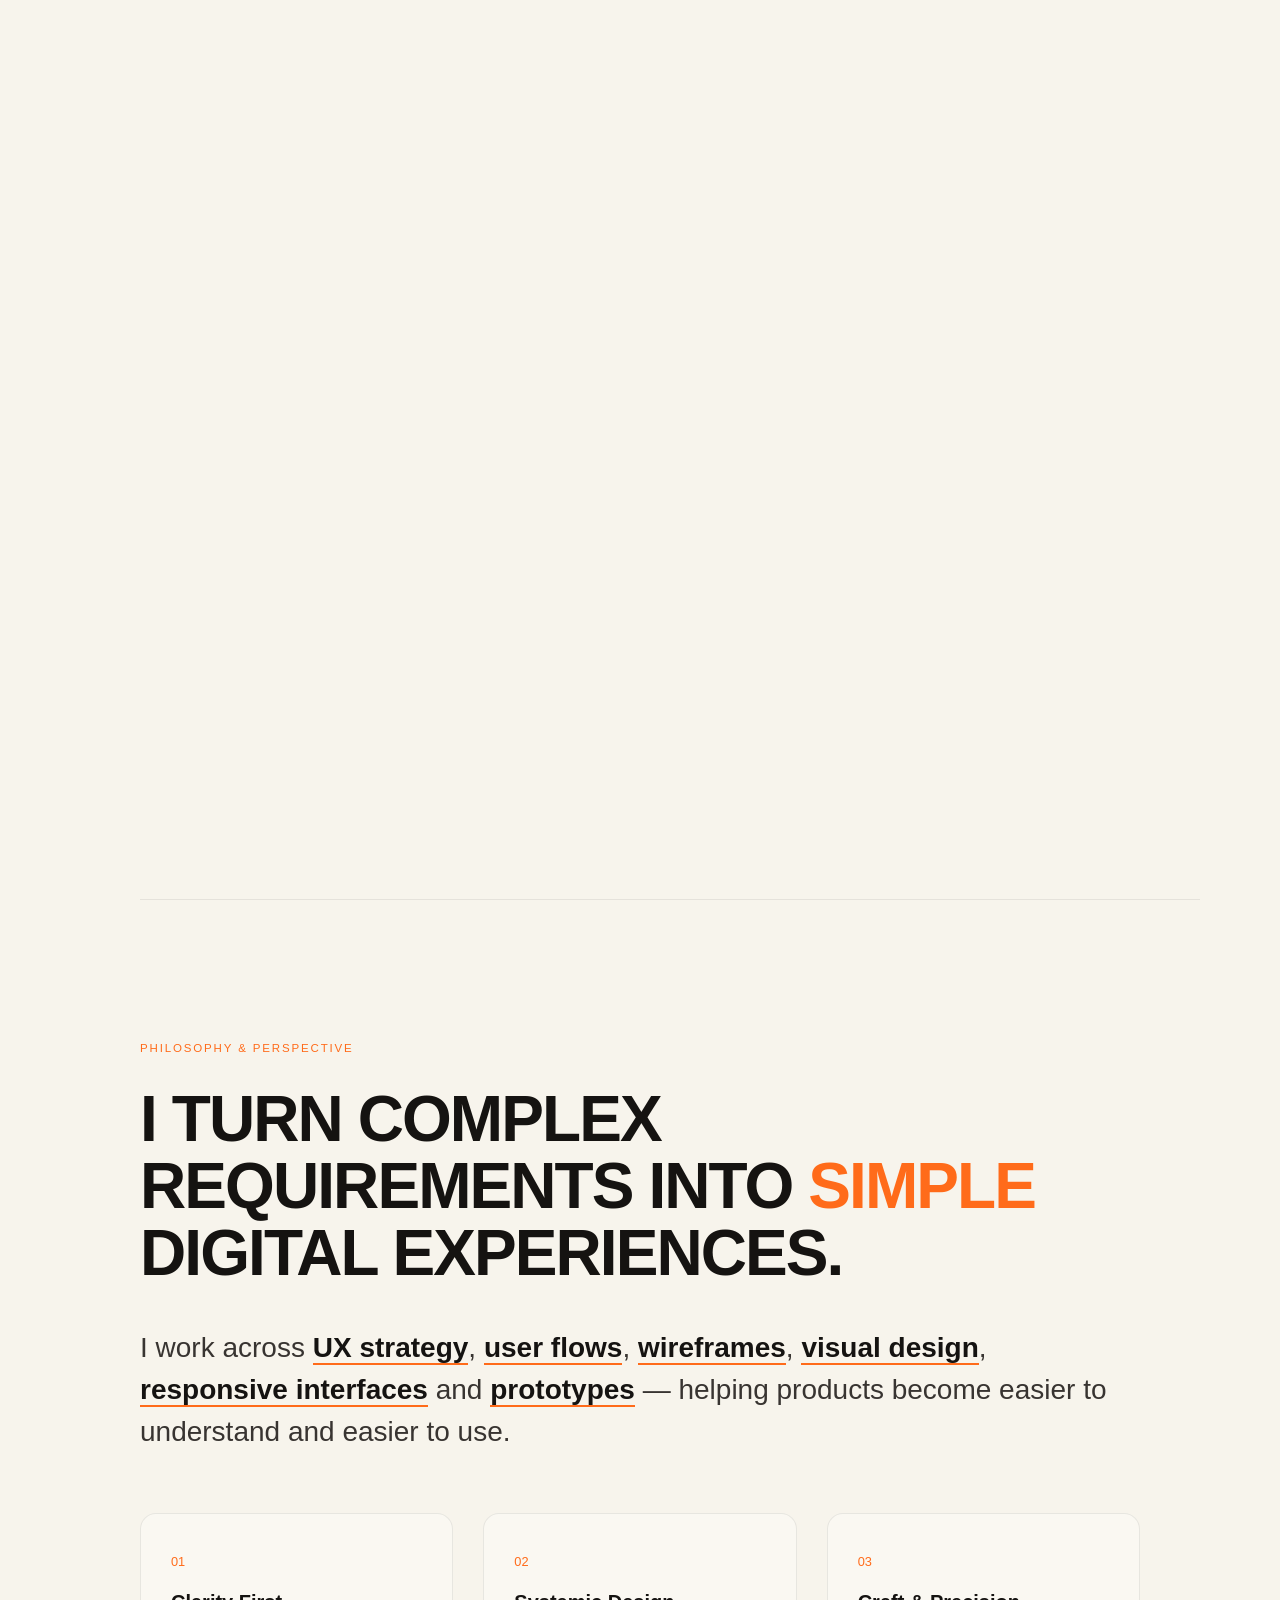
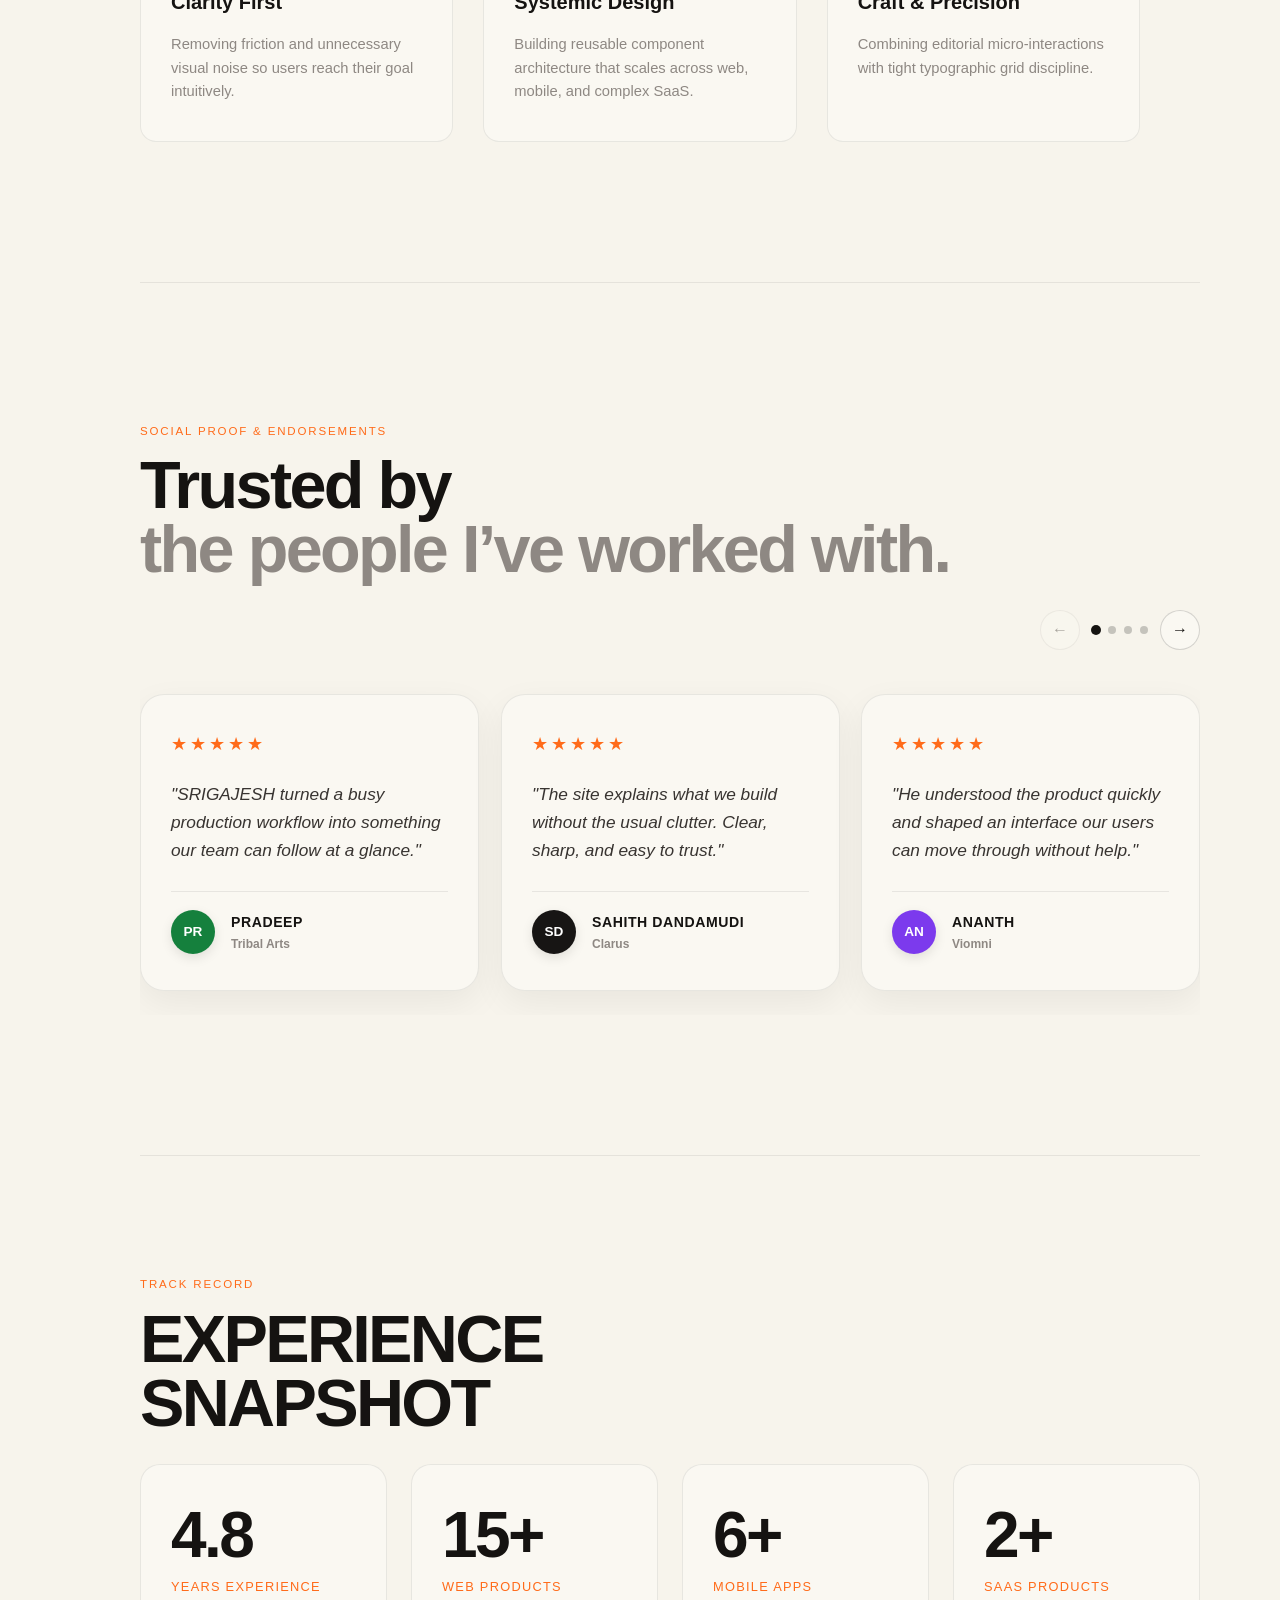
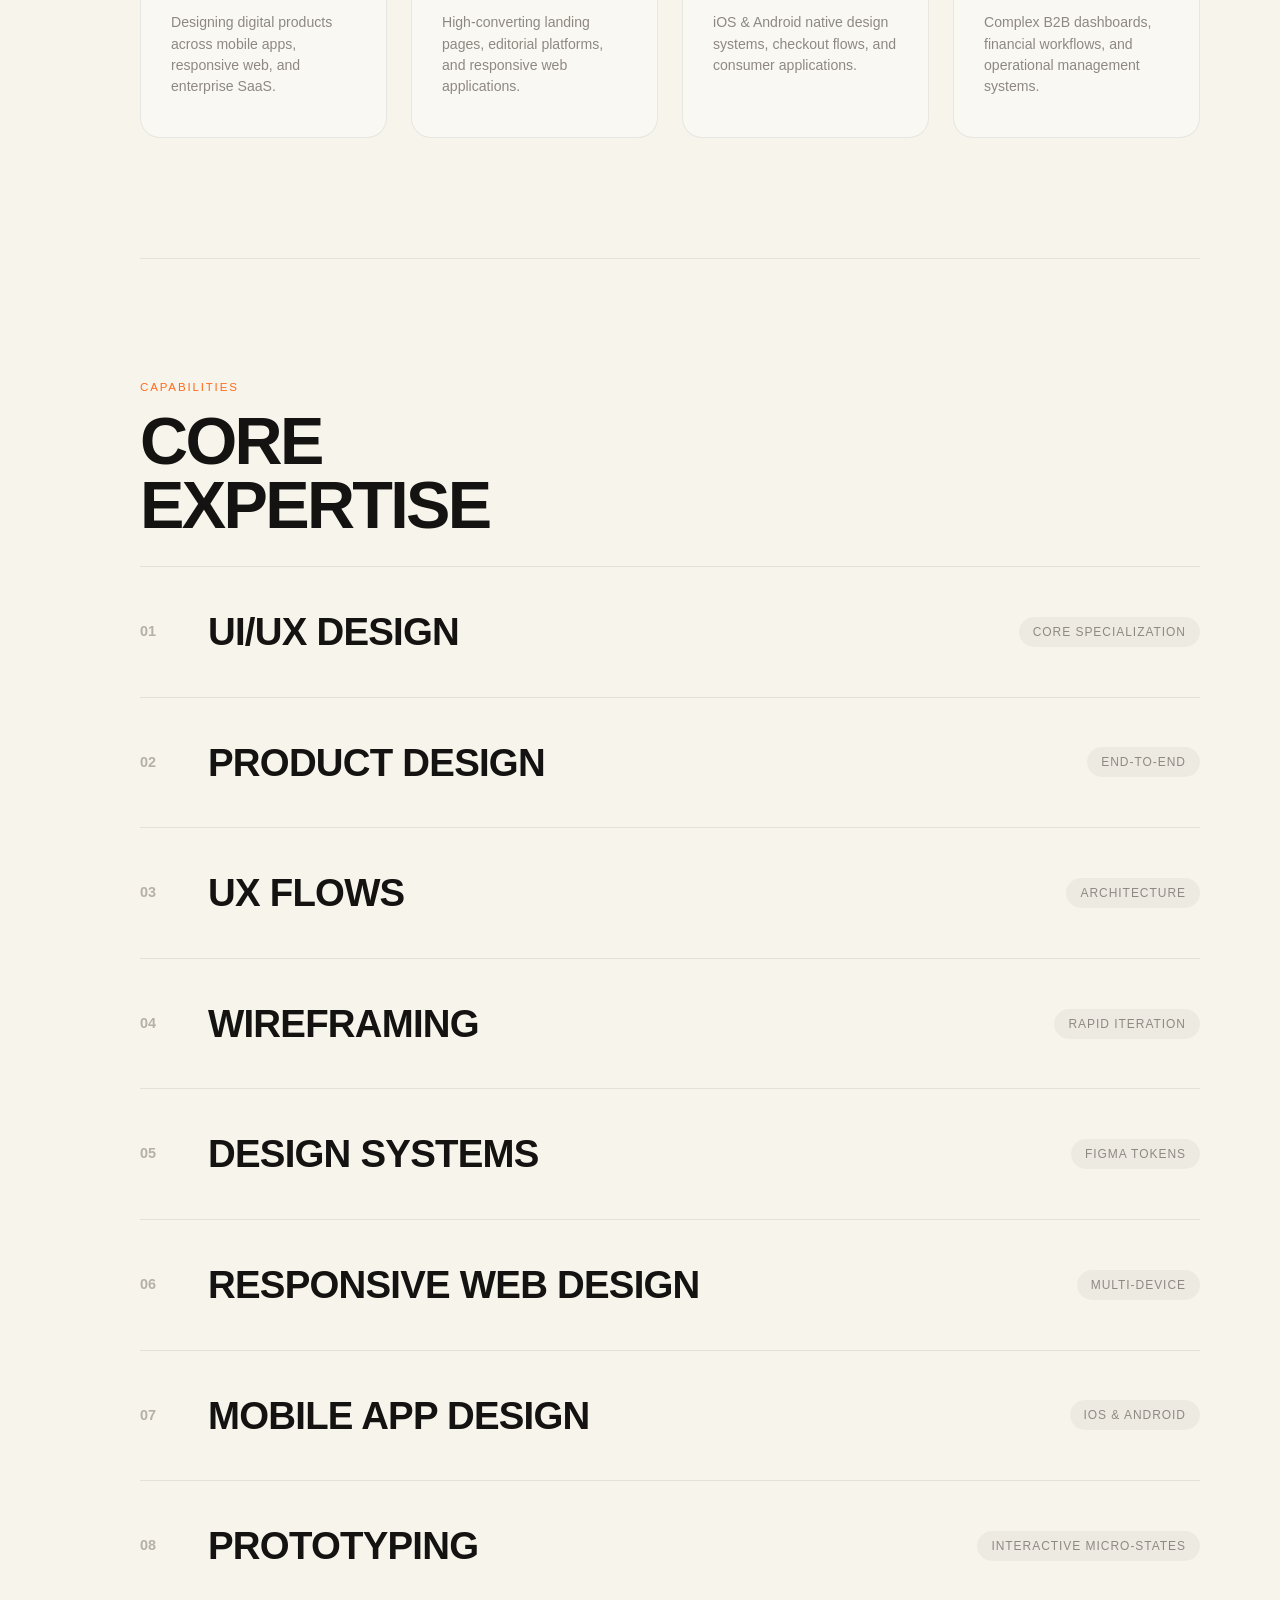
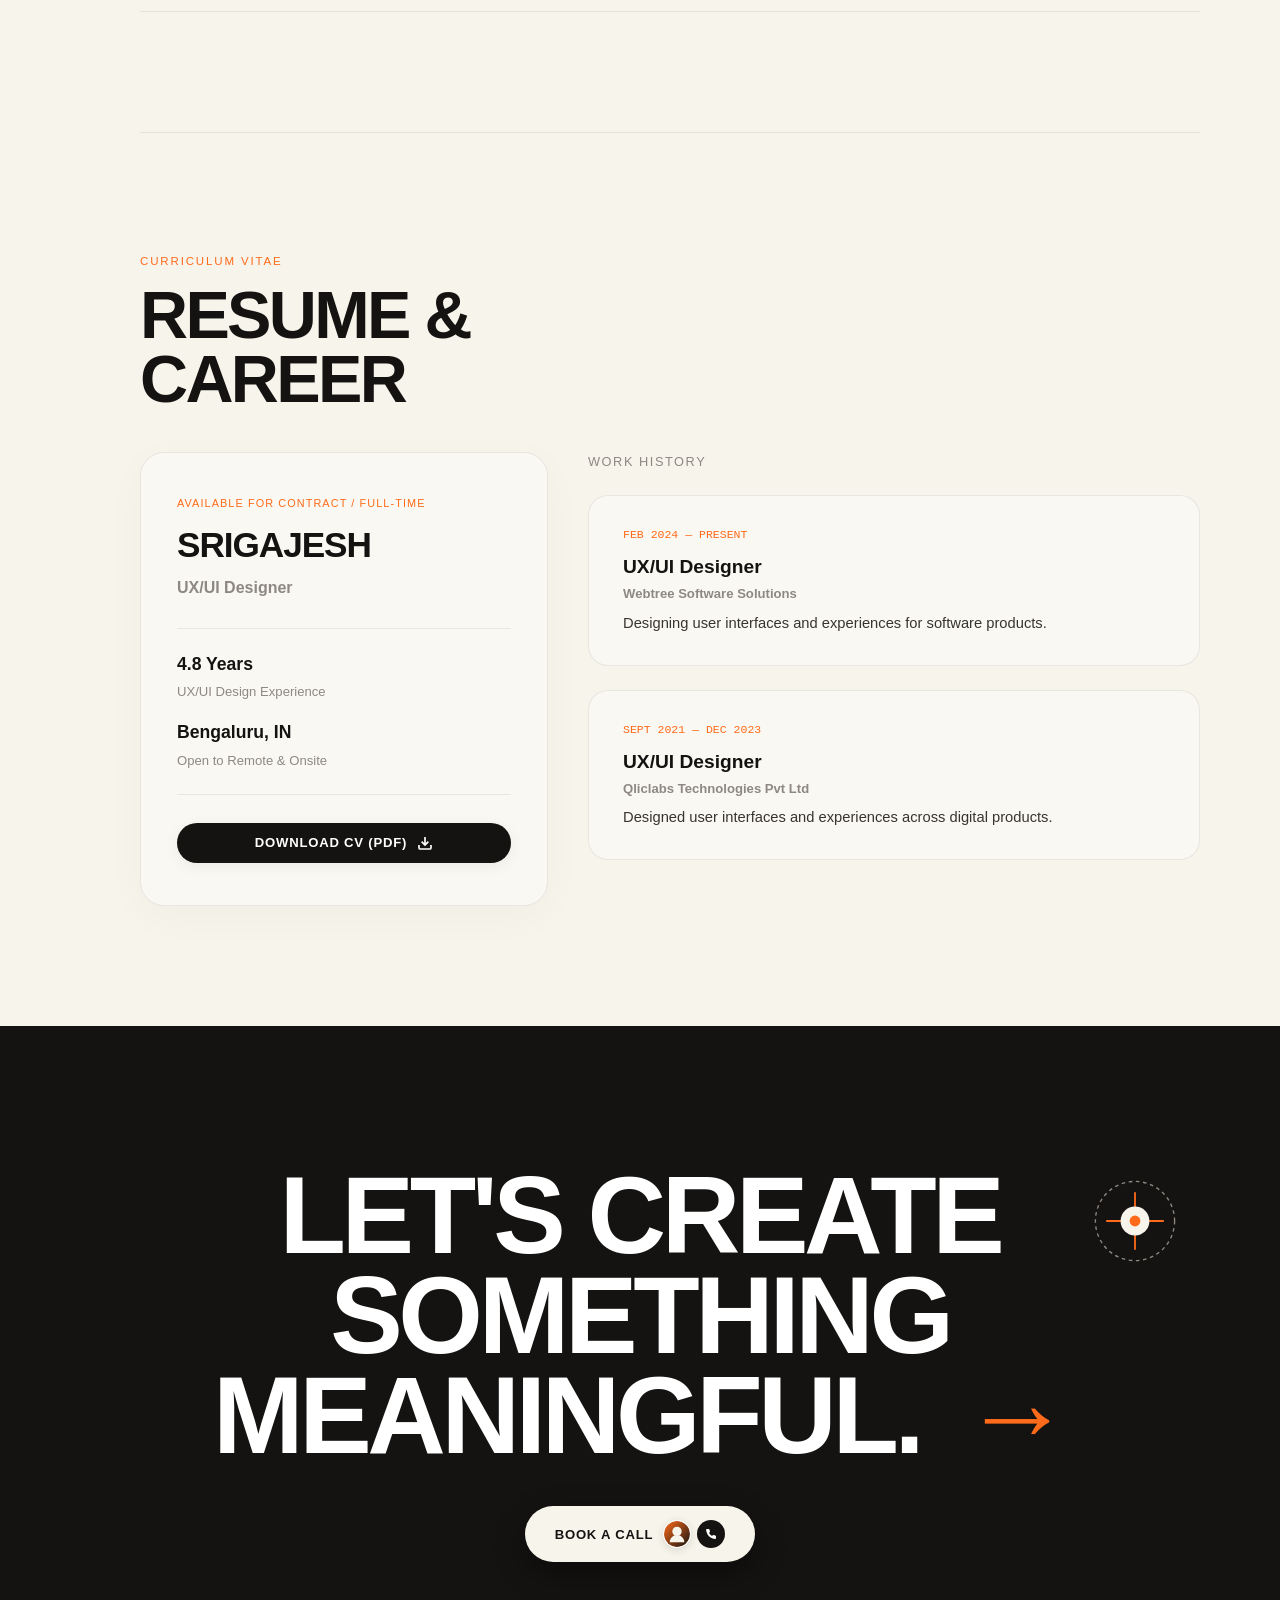
==== commit eedaa3a3: "Update See More Work gallery: use new brand images and remove container text" ====
--- a/index.html
+++ b/index.html
@@ -533,18 +533,16 @@
 
       <div class="work-gallery" id="work-gallery">
         <div class="work-gallery-track" id="work-gallery-track">
-          <a class="work-card" href="cortado.html"><span class="work-card-face"><img src="images/work-4.svg" alt="Cortado"><span>Cortado</span></span></a>
-          <a class="work-card" href="eprise.html"><span class="work-card-face"><img src="images/eprise-hero.svg" alt="ePRISE"><span>ePRISE</span></span></a>
-          <a class="work-card" href="tribal.html"><span class="work-card-face"><img src="images/tribal-mockup-hero.svg" alt="Tribal"><span>Tribal</span></span></a>
-          <a class="work-card" href="longevia.html"><span class="work-card-face"><img src="images/longevia-mockup-hero.svg" alt="Longevia"><span>Longevia</span></span></a>
-          <a class="work-card" href="clarus.html"><span class="work-card-face"><img src="images/clarus-mockup-hero.svg" alt="Clarus"><span>Clarus</span></span></a>
-          <a class="work-card" href="#work"><span class="work-card-face"><img src="images/work-6.svg" alt="Nad Rewards"><span>Nad Rewards</span></span></a>
-          <a class="work-card" href="#work"><span class="work-card-face"><img src="images/work-8.svg" alt="Barakha"><span>Barakha</span></span></a>
-          <a class="work-card" href="#work"><span class="work-card-face"><img src="images/work-5.svg" alt="Tectori"><span>Tectori</span></span></a>
-          <a class="work-card" href="#work"><span class="work-card-face"><img src="images/work-3.svg" alt="Dashboard study"><span>Dashboard</span></span></a>
-          <a class="work-card" href="eprise.html"><span class="work-card-face"><img src="images/eprise-accounting.svg" alt="ePRISE accounting"><span>Accounting</span></span></a>
-          <a class="work-card" href="longevia.html"><span class="work-card-face"><img src="images/longevia-doctors-mockup.svg" alt="Longevia doctors"><span>Doctors</span></span></a>
-          <a class="work-card" href="tribal.html"><span class="work-card-face"><img src="images/tribal-dispatch-mockup.svg" alt="Tribal dispatch"><span>Dispatch</span></span></a>
+          <a class="work-card" href="#contact"><span class="work-card-face"><img src="images/see-more-t-icon.png" alt="Brand Identity — T Icon"></span></a>
+          <a class="work-card" href="#contact"><span class="work-card-face"><img src="images/see-more-joz.png" alt="Brand Identity — JOZ"></span></a>
+          <a class="work-card" href="#contact"><span class="work-card-face"><img src="images/see-more-trrings.png" alt="Brand Identity — trrings"></span></a>
+          <a class="work-card" href="#contact"><span class="work-card-face"><img src="images/see-more-cns-mono.png" alt="Brand Identity — CNS Power Solutions Monogram"></span></a>
+          <a class="work-card" href="#contact"><span class="work-card-face"><img src="images/see-more-cns-wave.png" alt="Brand Identity — CNS Power Solutions Wave"></span></a>
+          <a class="work-card" href="#contact"><span class="work-card-face"><img src="images/see-more-t-icon.png" alt="Brand Identity — T Icon"></span></a>
+          <a class="work-card" href="#contact"><span class="work-card-face"><img src="images/see-more-joz.png" alt="Brand Identity — JOZ"></span></a>
+          <a class="work-card" href="#contact"><span class="work-card-face"><img src="images/see-more-trrings.png" alt="Brand Identity — trrings"></span></a>
+          <a class="work-card" href="#contact"><span class="work-card-face"><img src="images/see-more-cns-mono.png" alt="Brand Identity — CNS Power Solutions Monogram"></span></a>
+          <a class="work-card" href="#contact"><span class="work-card-face"><img src="images/see-more-cns-wave.png" alt="Brand Identity — CNS Power Solutions Wave"></span></a>
         </div>
       </div>
 
--- a/styles.css
+++ b/styles.css
@@ -1662,7 +1662,8 @@
   border-radius: 18px;
   overflow: hidden;
   background: #fff;
-  box-shadow: 0 16px 30px rgba(23, 21, 20, 0.16);
+  border: 1px solid rgba(0, 0, 0, 0.07);
+  box-shadow: 0 16px 30px rgba(23, 21, 20, 0.14);
   transition: transform 0.35s cubic-bezier(0.22, 1, 0.36, 1), box-shadow 0.35s ease;
 }
 
@@ -1675,16 +1676,7 @@
 }
 
 .work-card-face > span {
-  position: absolute;
-  left: 10px;
-  right: 10px;
-  bottom: 10px;
-  color: #fff;
-  font-size: 0.66rem;
-  font-weight: 600;
-  letter-spacing: 0.04em;
-  text-transform: uppercase;
-  text-shadow: 0 2px 8px rgba(0, 0, 0, 0.5);
+  display: none;
 }
 
 .work-card:hover .work-card-face {
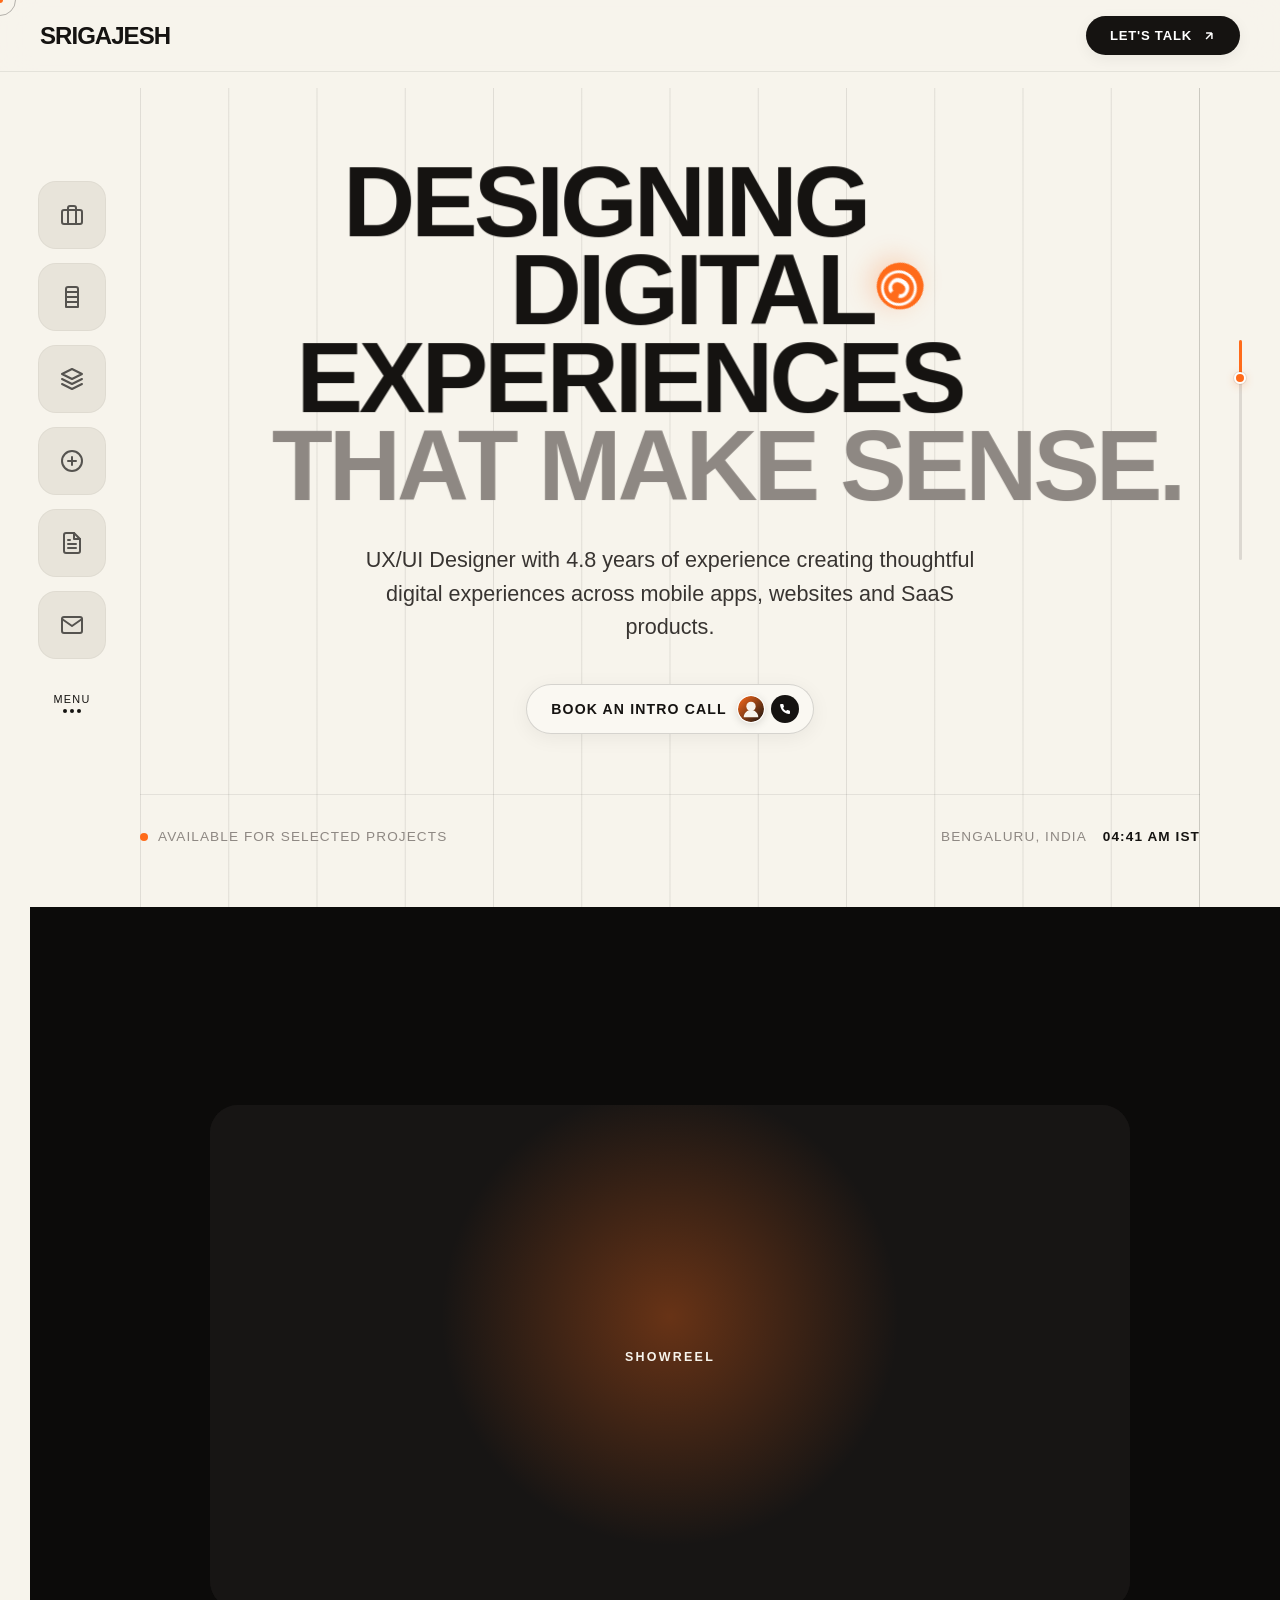
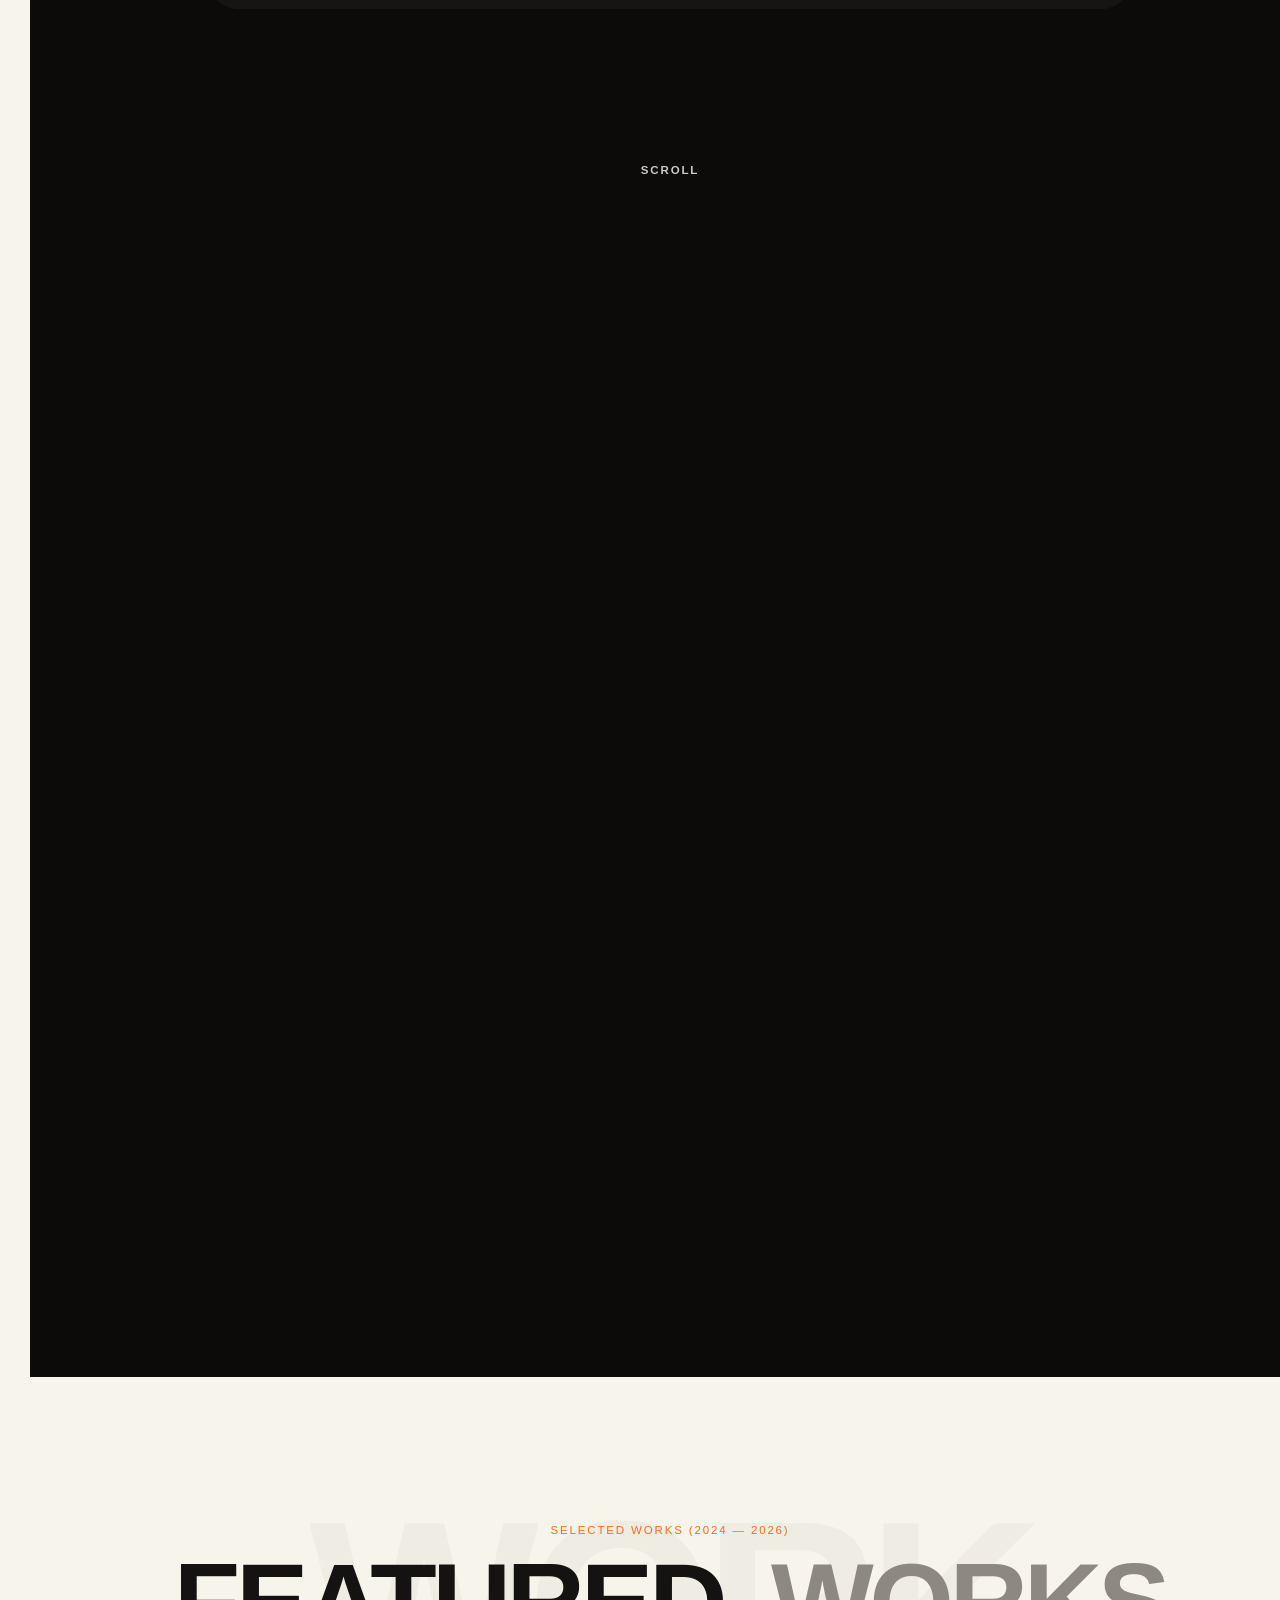
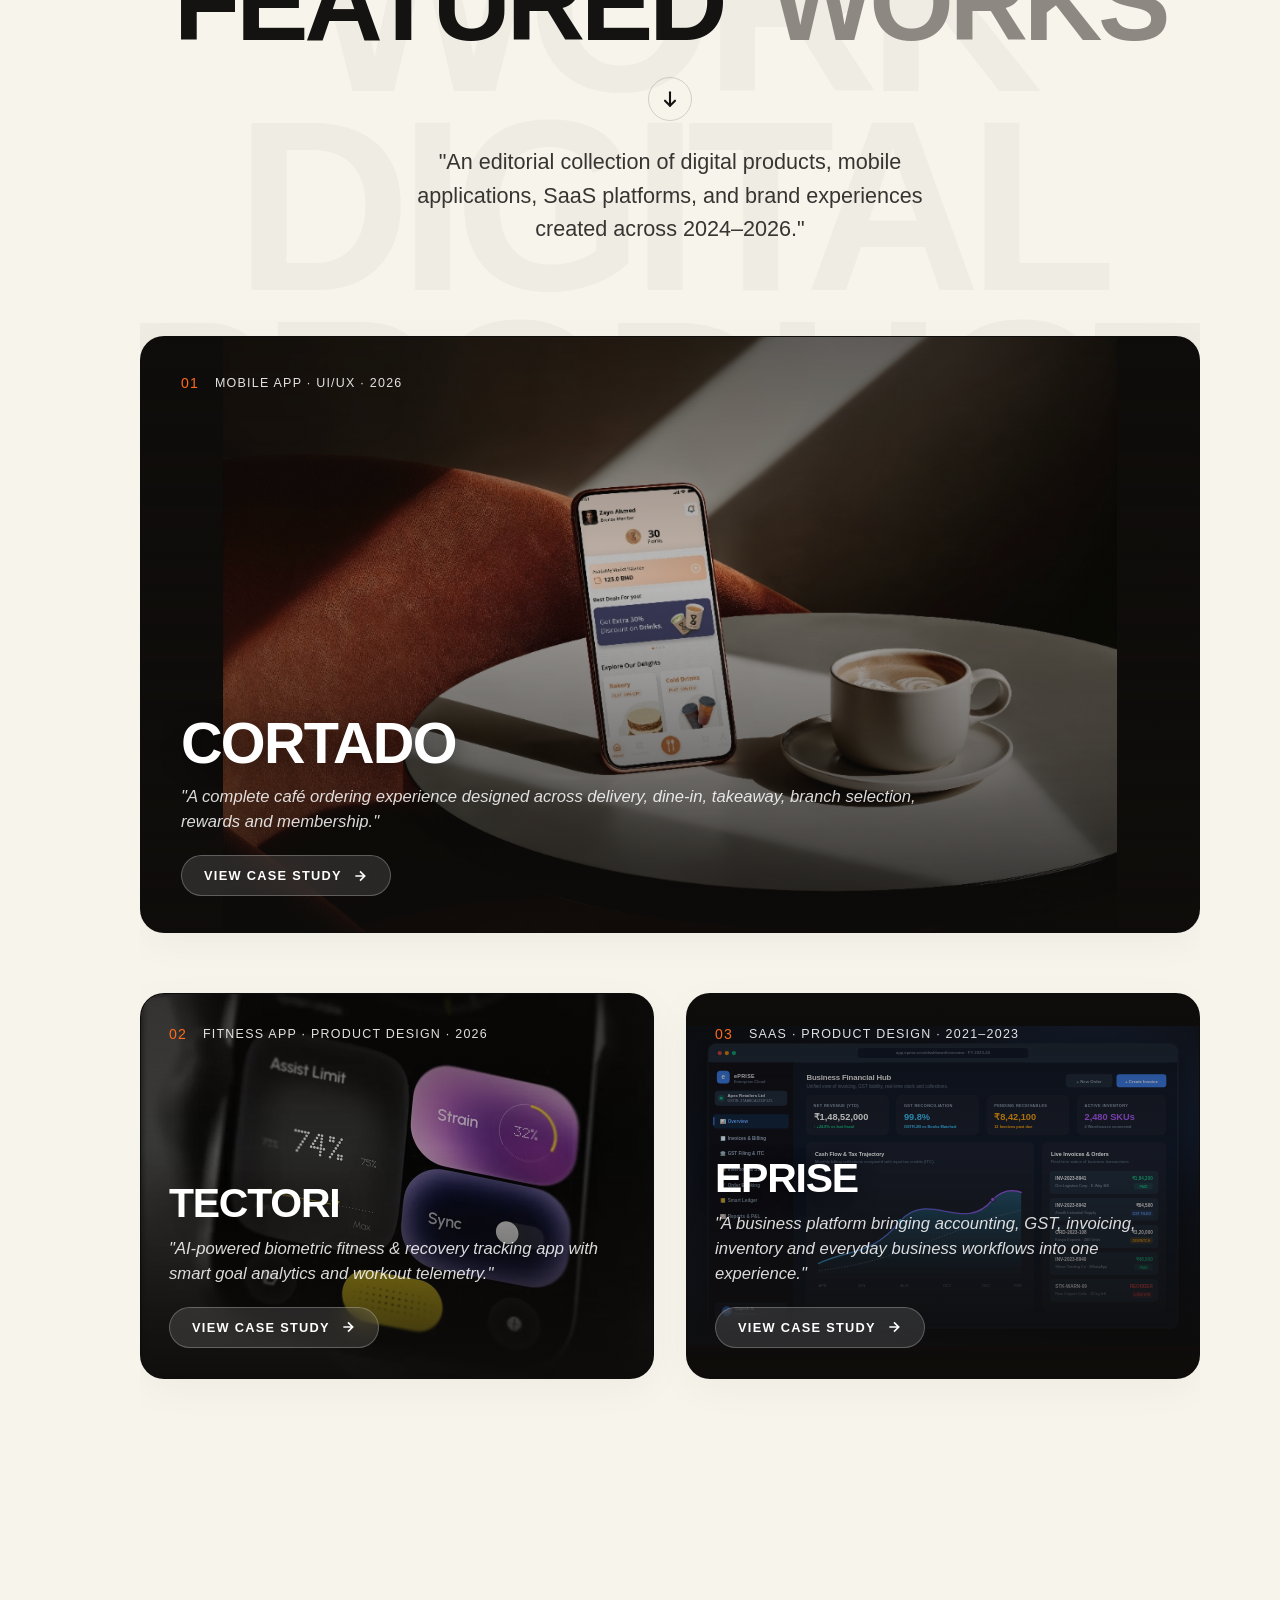
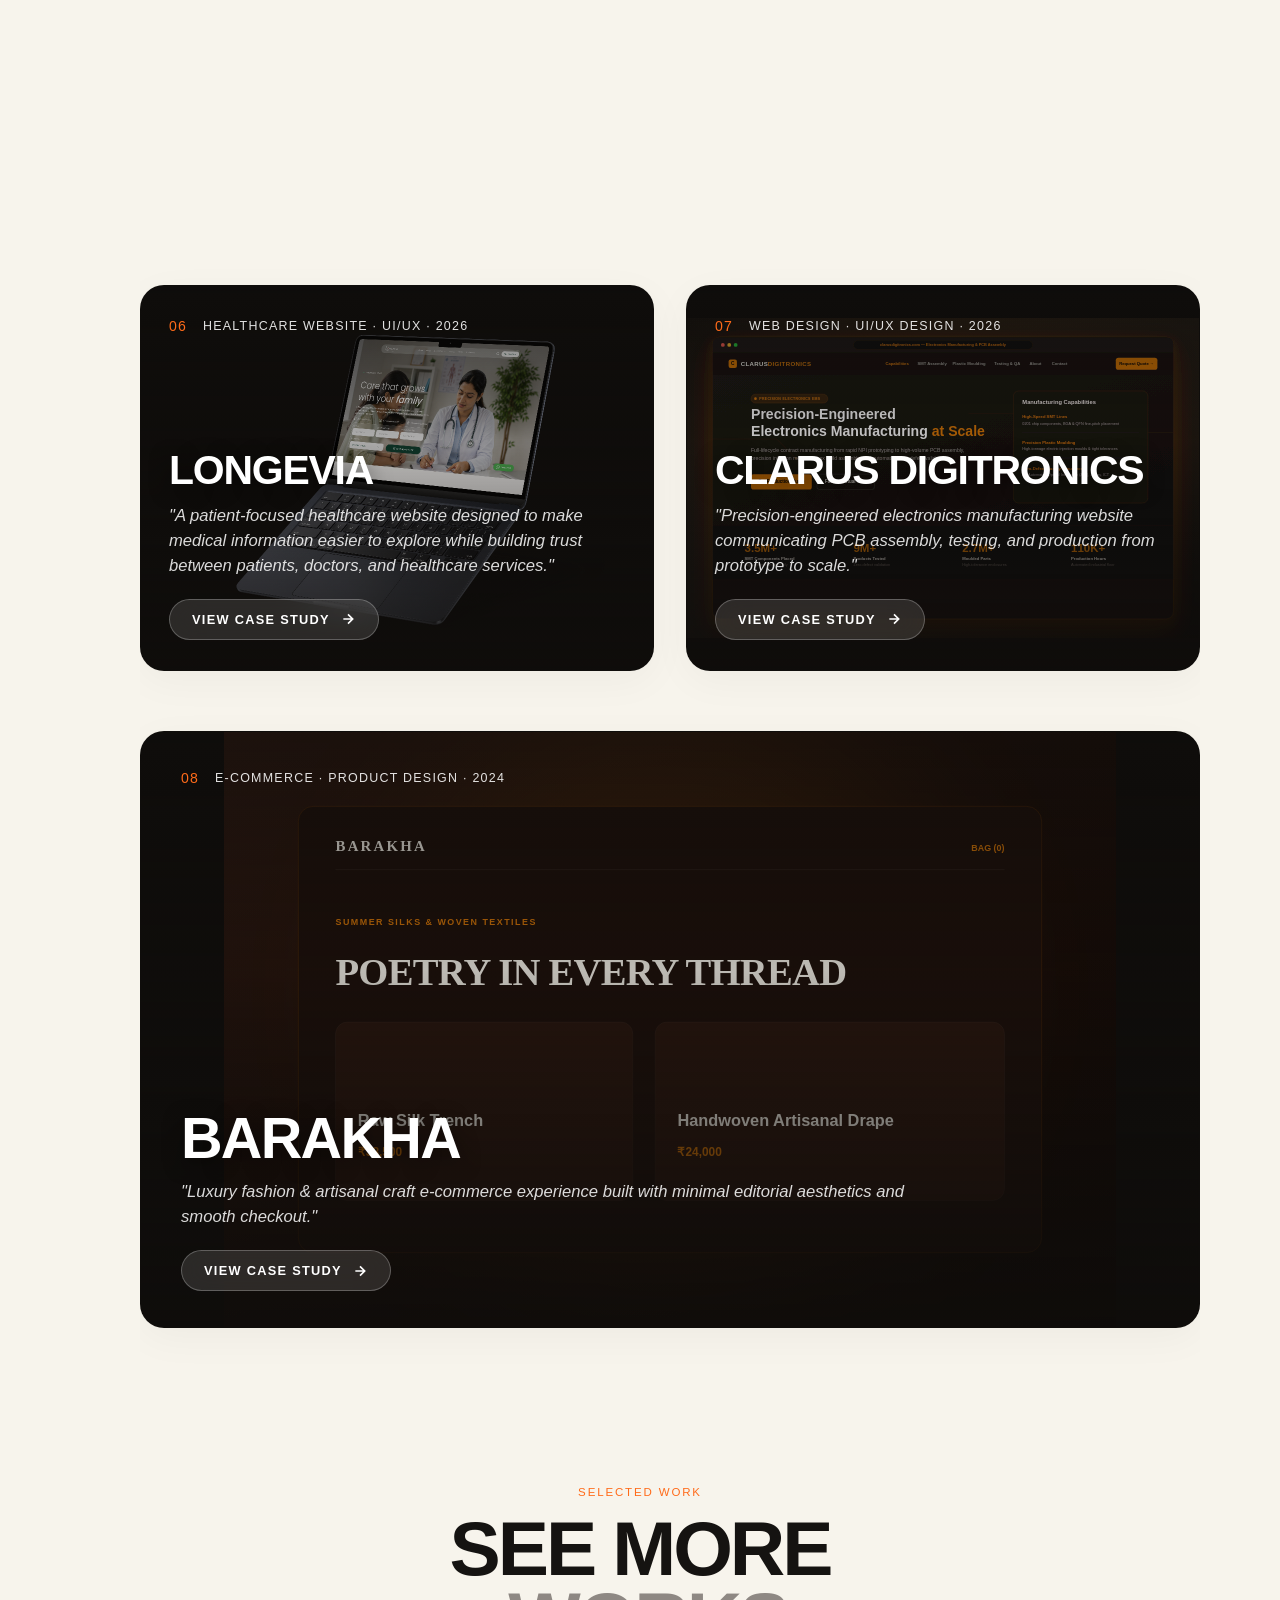
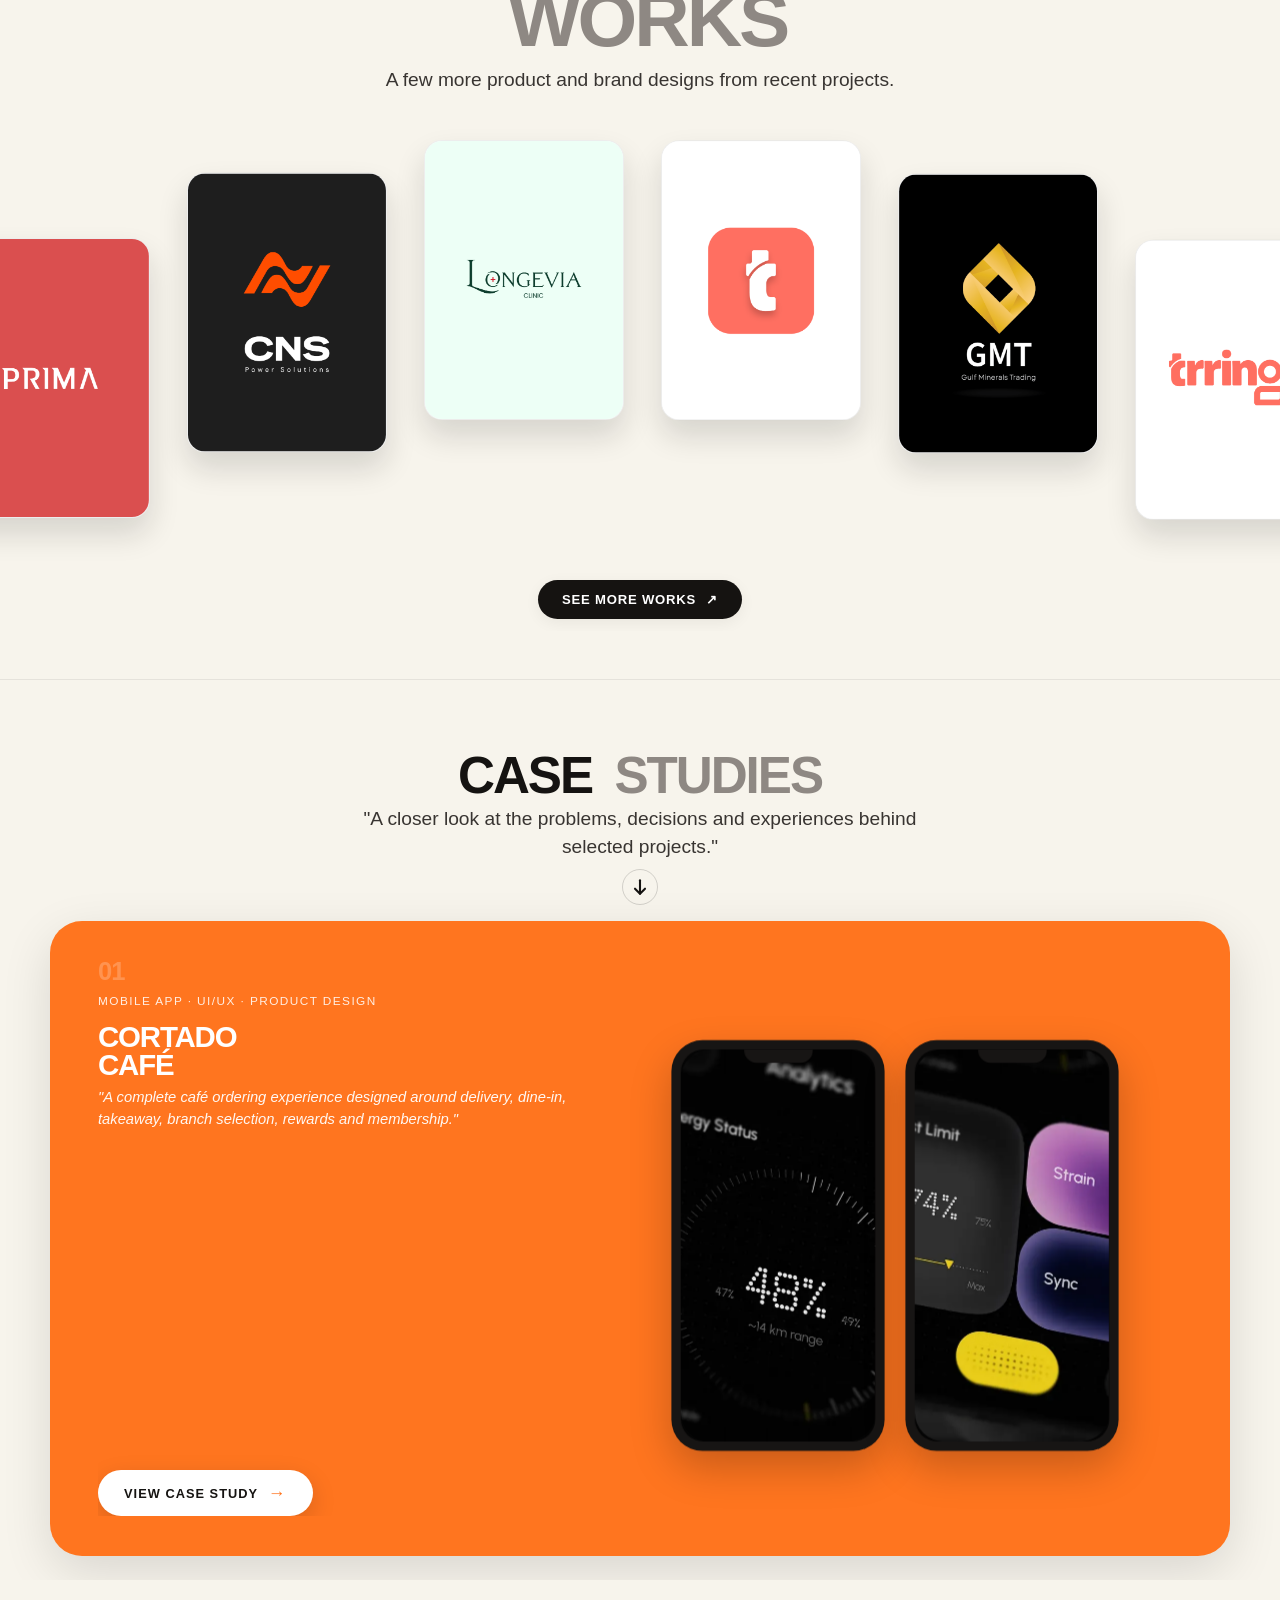
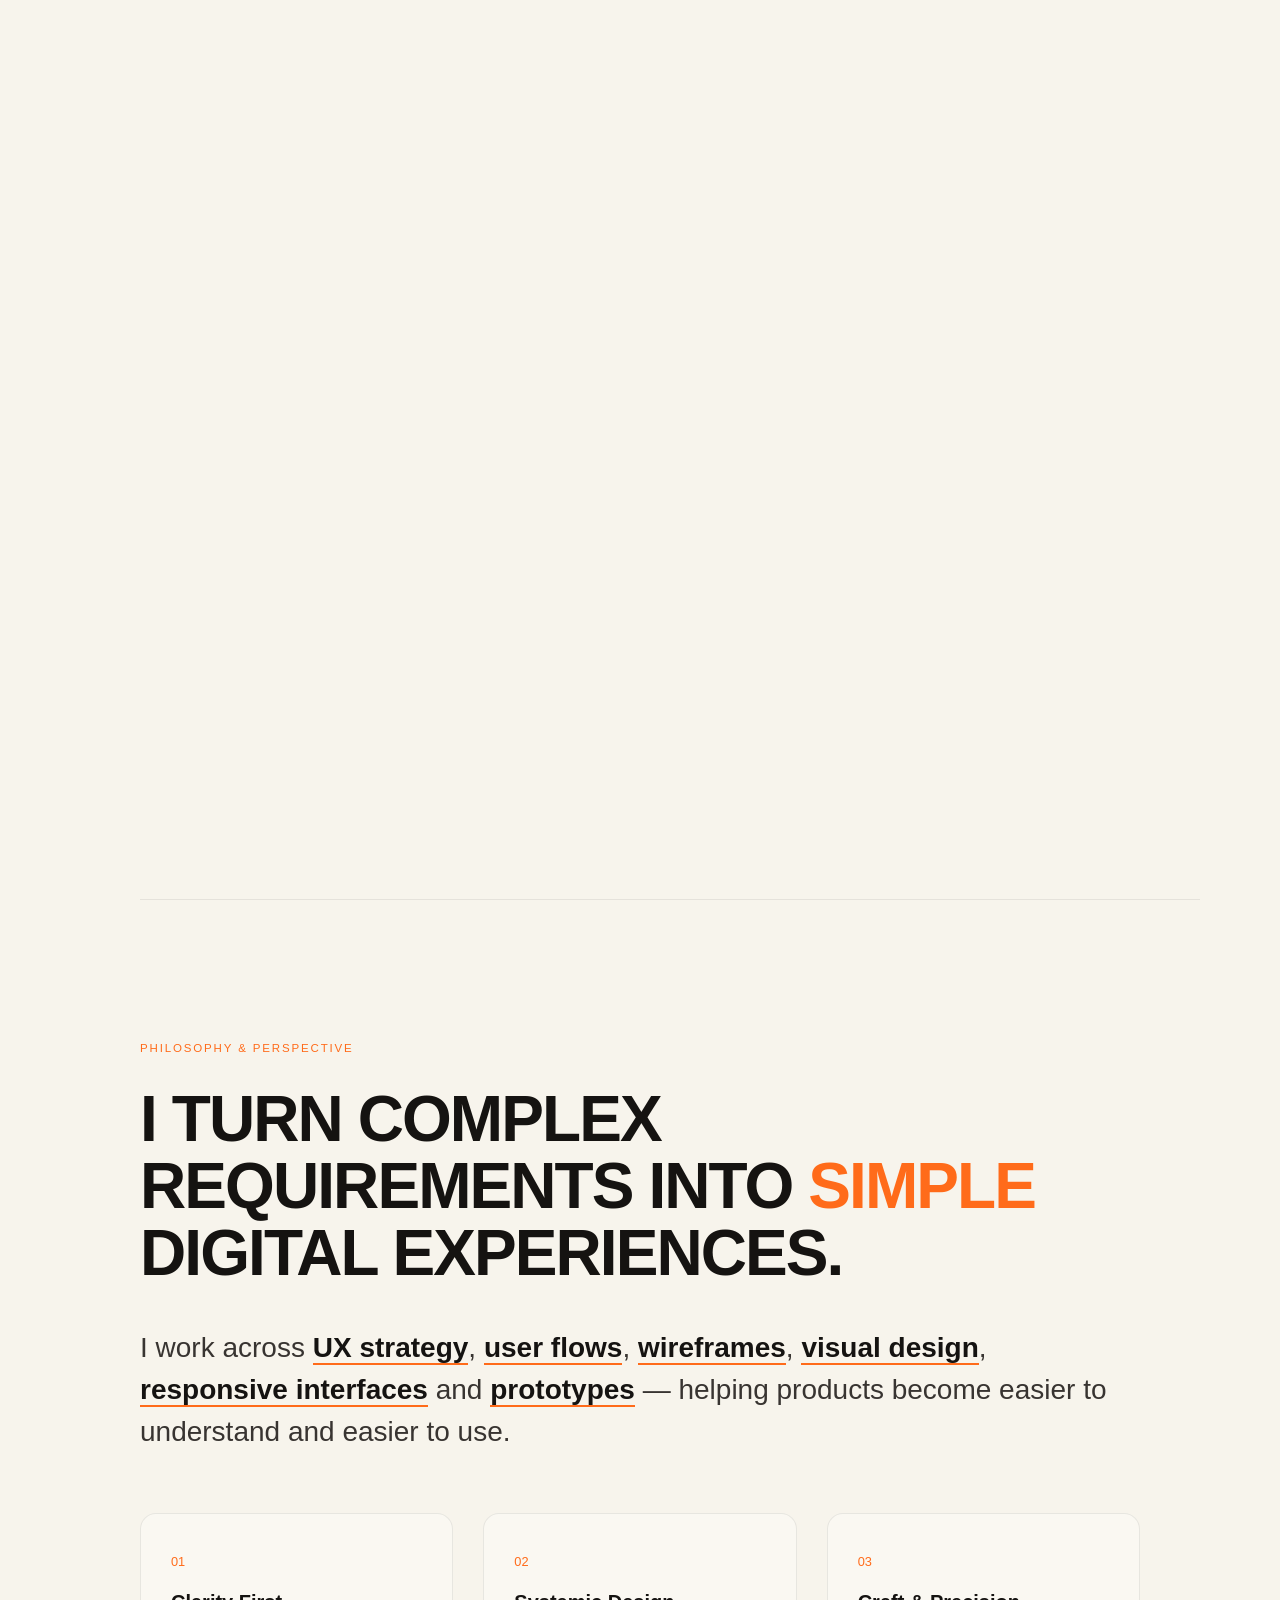
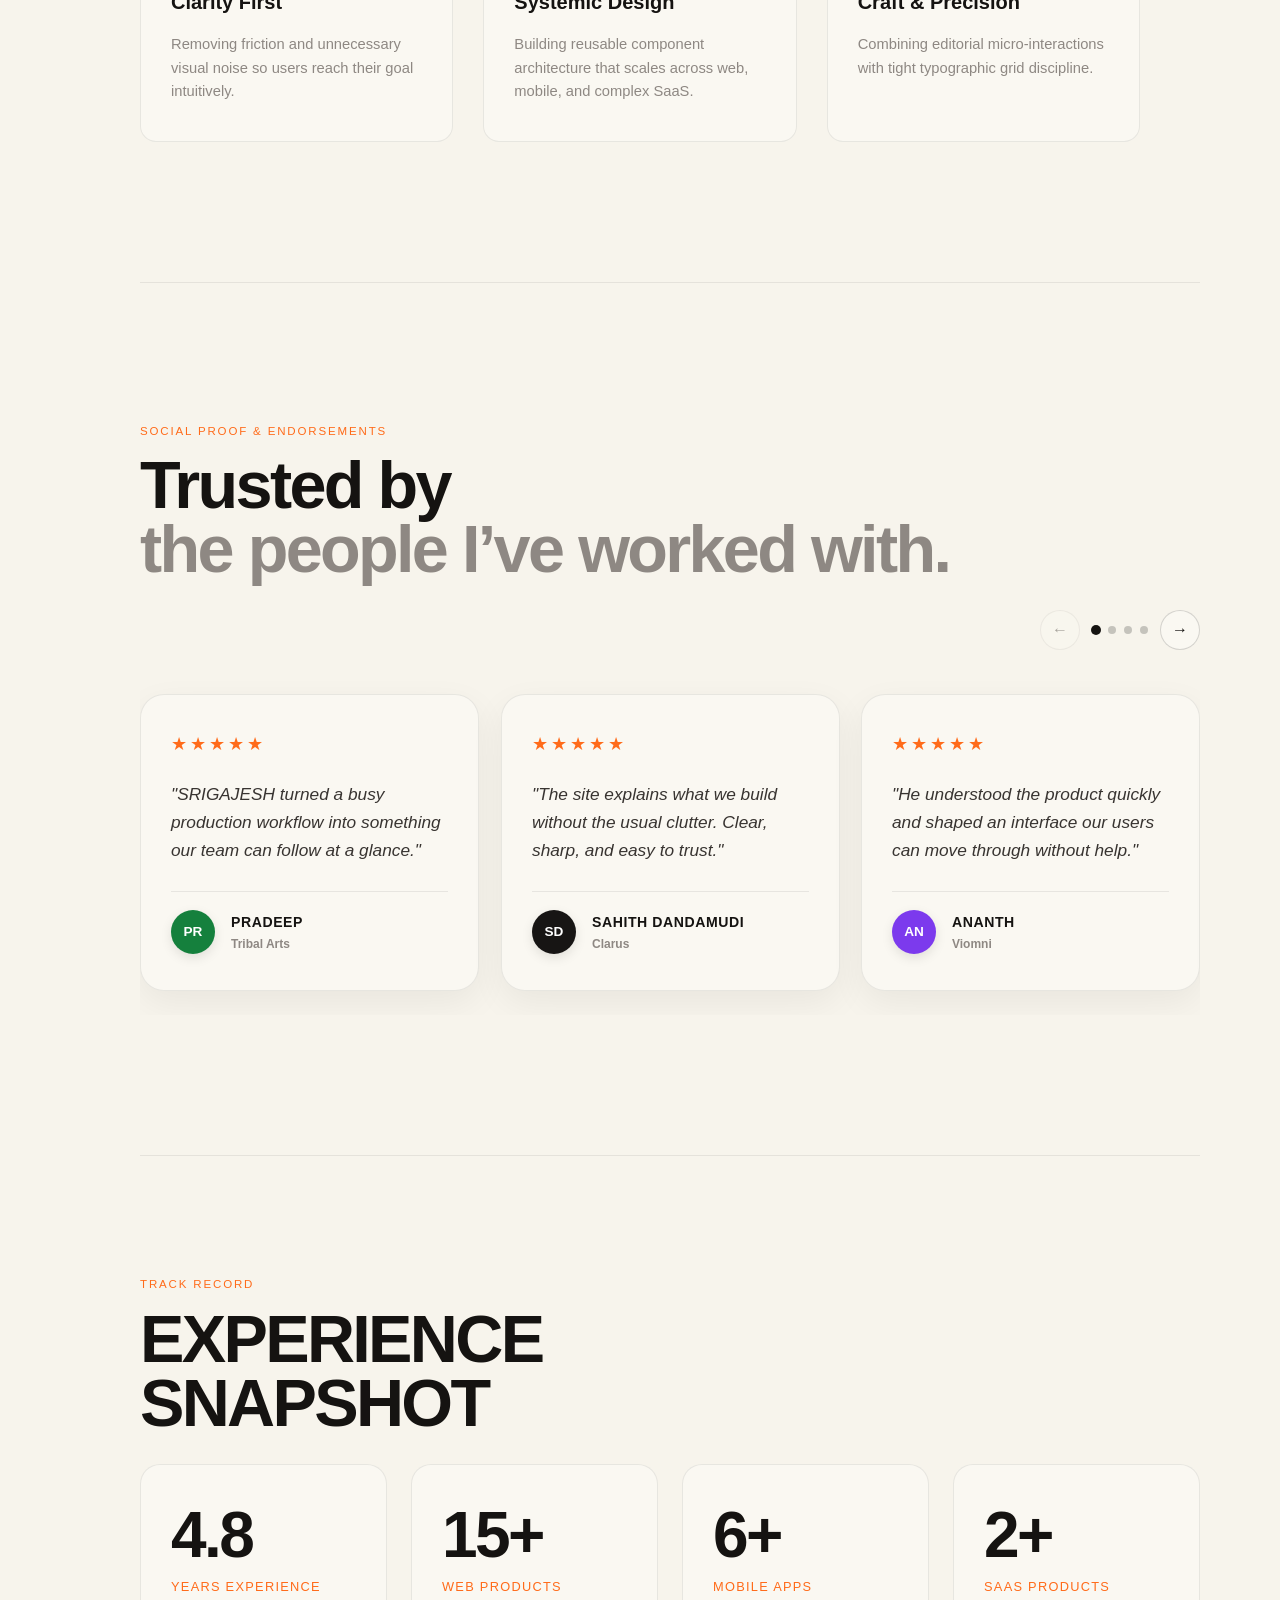
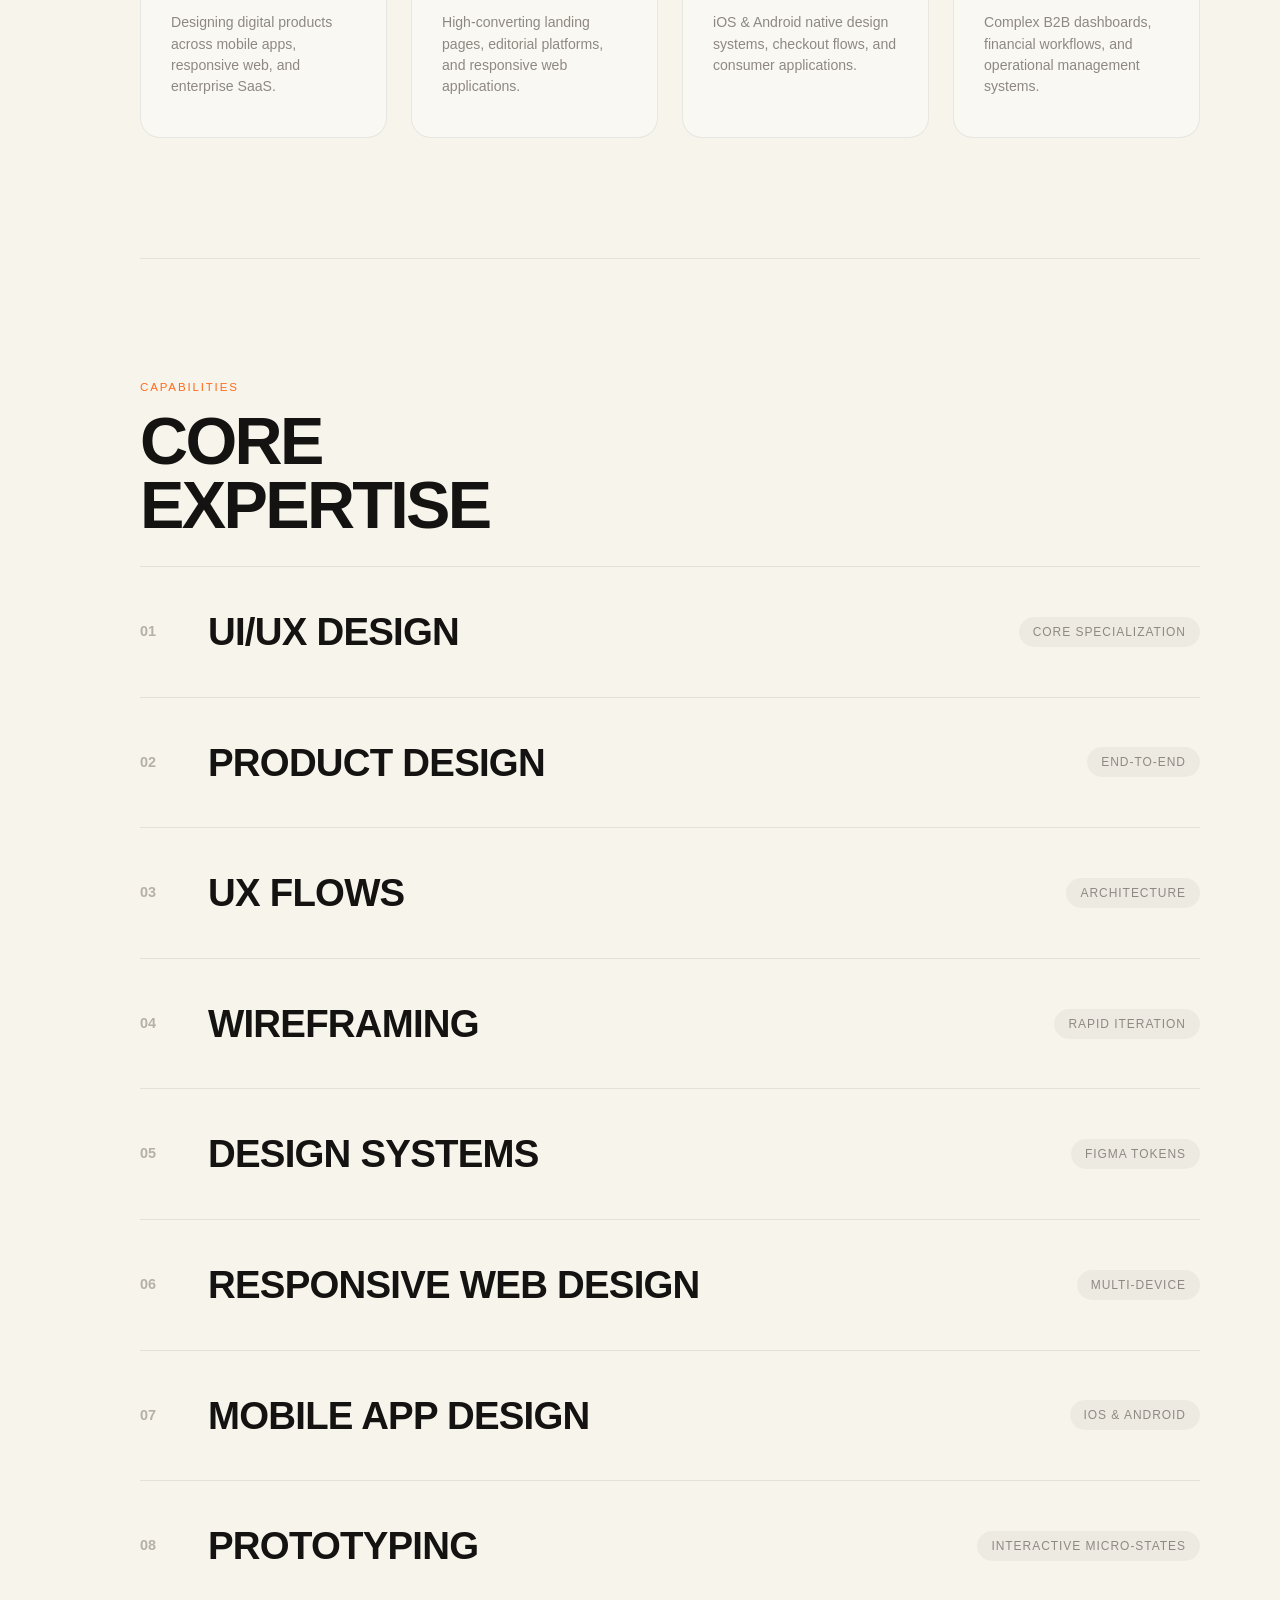
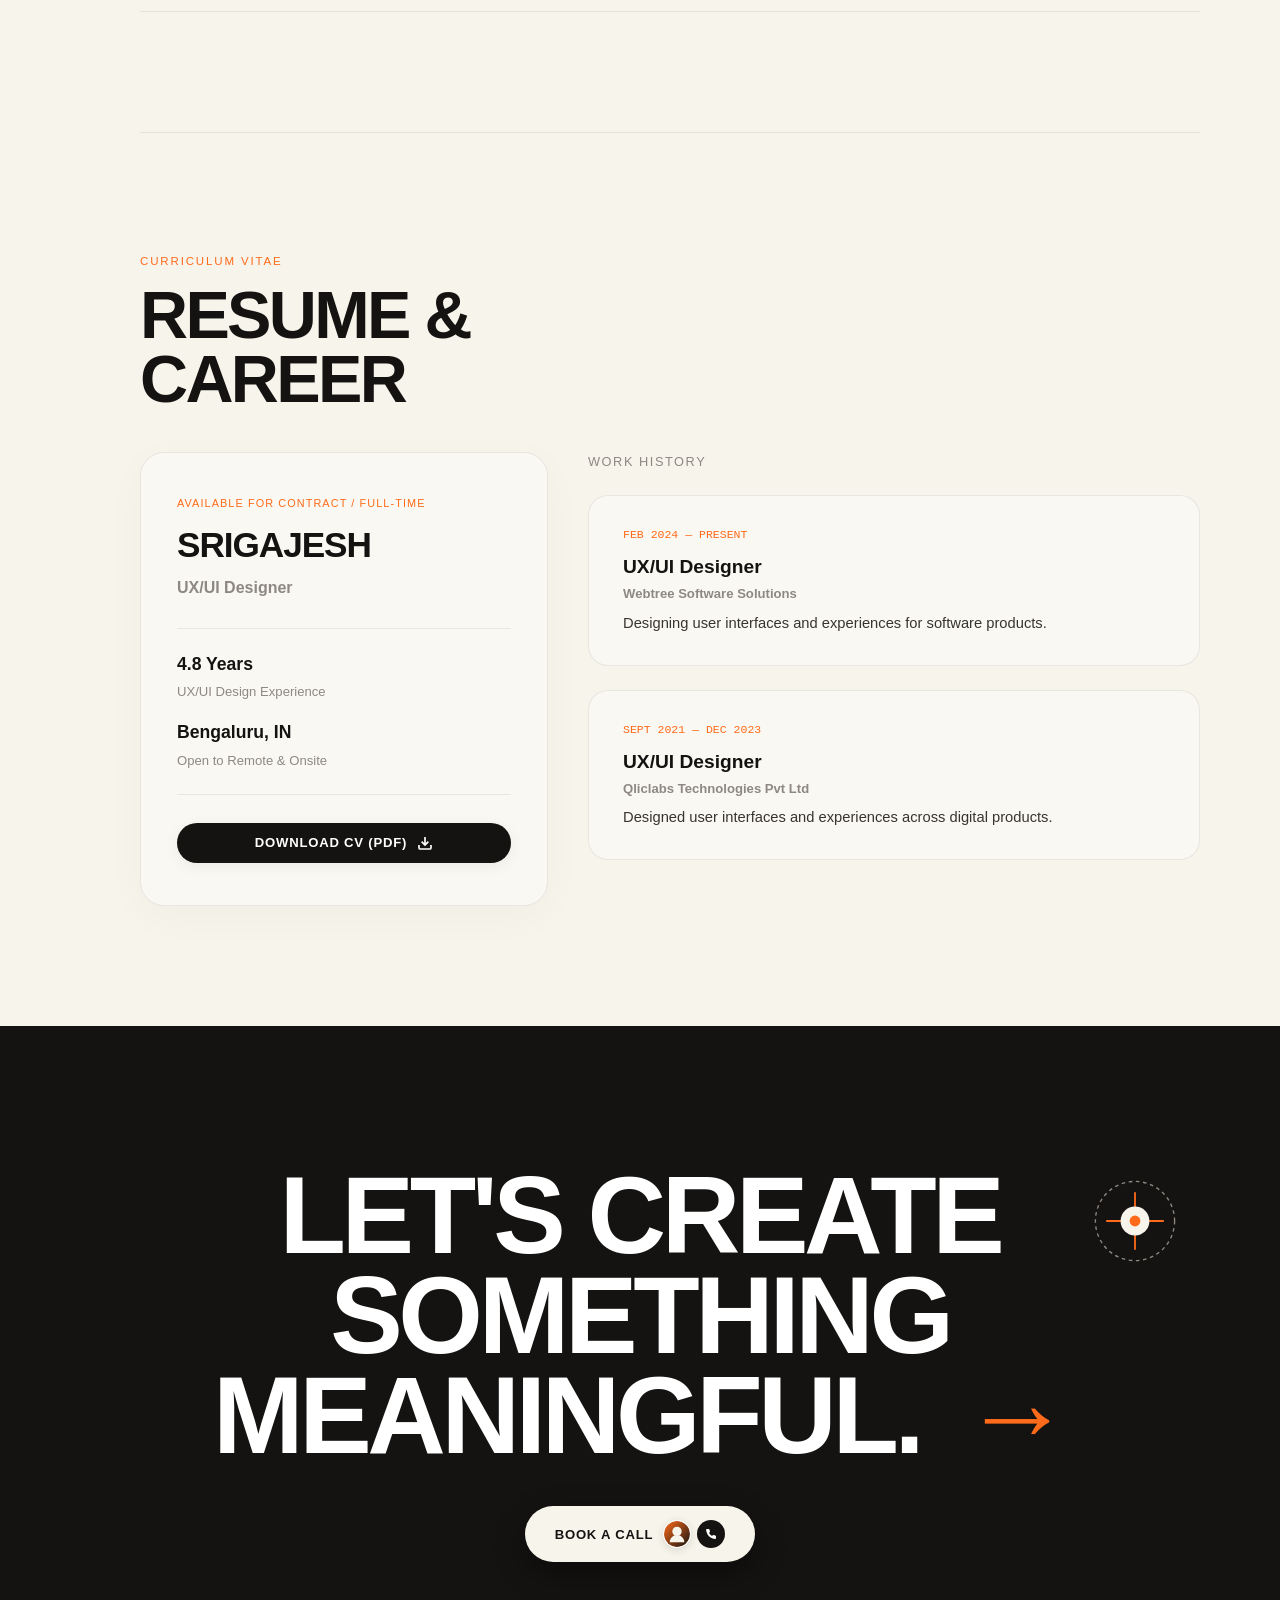
==== commit 74760d99: "Add Longevia Clinic, PRIMA, and GMT brand cards to See More Work gallery" ====
--- a/index.html
+++ b/index.html
@@ -533,15 +533,21 @@
 
       <div class="work-gallery" id="work-gallery">
         <div class="work-gallery-track" id="work-gallery-track">
+          <a class="work-card" href="longevia.html"><span class="work-card-face"><img src="images/see-more-longevia.png" alt="Brand Identity — Longevia Clinic"></span></a>
           <a class="work-card" href="#contact"><span class="work-card-face"><img src="images/see-more-t-icon.png" alt="Brand Identity — T Icon"></span></a>
-          <a class="work-card" href="#contact"><span class="work-card-face"><img src="images/see-more-joz.png" alt="Brand Identity — JOZ"></span></a>
+          <a class="work-card" href="#contact"><span class="work-card-face"><img src="images/see-more-gmt.png" alt="Brand Identity — GMT Gulf Minerals Trading"></span></a>
           <a class="work-card" href="#contact"><span class="work-card-face"><img src="images/see-more-trrings.png" alt="Brand Identity — trrings"></span></a>
           <a class="work-card" href="#contact"><span class="work-card-face"><img src="images/see-more-cns-mono.png" alt="Brand Identity — CNS Power Solutions Monogram"></span></a>
+          <a class="work-card" href="#contact"><span class="work-card-face"><img src="images/see-more-joz.png" alt="Brand Identity — JOZ"></span></a>
+          <a class="work-card" href="#contact"><span class="work-card-face"><img src="images/see-more-prima.png" alt="Brand Identity — PRIMA"></span></a>
           <a class="work-card" href="#contact"><span class="work-card-face"><img src="images/see-more-cns-wave.png" alt="Brand Identity — CNS Power Solutions Wave"></span></a>
+          <a class="work-card" href="longevia.html"><span class="work-card-face"><img src="images/see-more-longevia.png" alt="Brand Identity — Longevia Clinic"></span></a>
           <a class="work-card" href="#contact"><span class="work-card-face"><img src="images/see-more-t-icon.png" alt="Brand Identity — T Icon"></span></a>
-          <a class="work-card" href="#contact"><span class="work-card-face"><img src="images/see-more-joz.png" alt="Brand Identity — JOZ"></span></a>
+          <a class="work-card" href="#contact"><span class="work-card-face"><img src="images/see-more-gmt.png" alt="Brand Identity — GMT Gulf Minerals Trading"></span></a>
           <a class="work-card" href="#contact"><span class="work-card-face"><img src="images/see-more-trrings.png" alt="Brand Identity — trrings"></span></a>
           <a class="work-card" href="#contact"><span class="work-card-face"><img src="images/see-more-cns-mono.png" alt="Brand Identity — CNS Power Solutions Monogram"></span></a>
+          <a class="work-card" href="#contact"><span class="work-card-face"><img src="images/see-more-joz.png" alt="Brand Identity — JOZ"></span></a>
+          <a class="work-card" href="#contact"><span class="work-card-face"><img src="images/see-more-prima.png" alt="Brand Identity — PRIMA"></span></a>
           <a class="work-card" href="#contact"><span class="work-card-face"><img src="images/see-more-cns-wave.png" alt="Brand Identity — CNS Power Solutions Wave"></span></a>
         </div>
       </div>
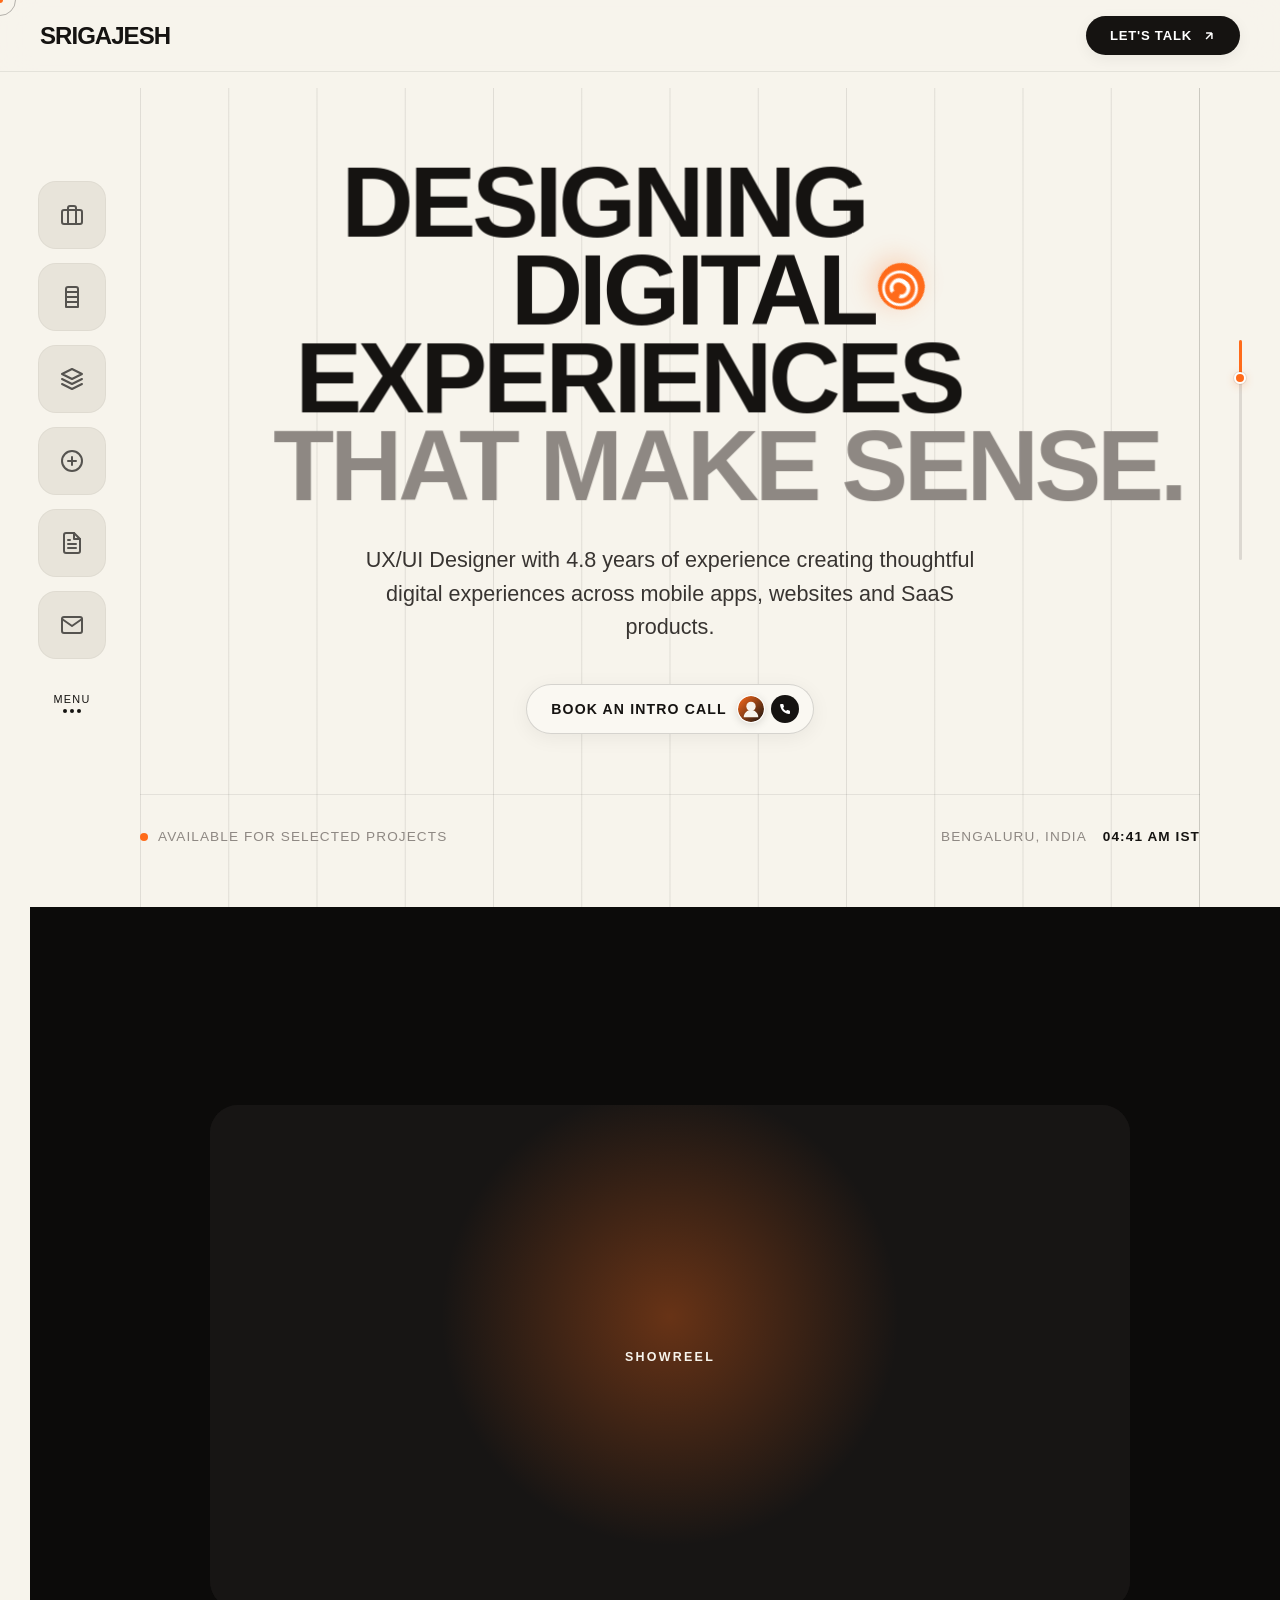
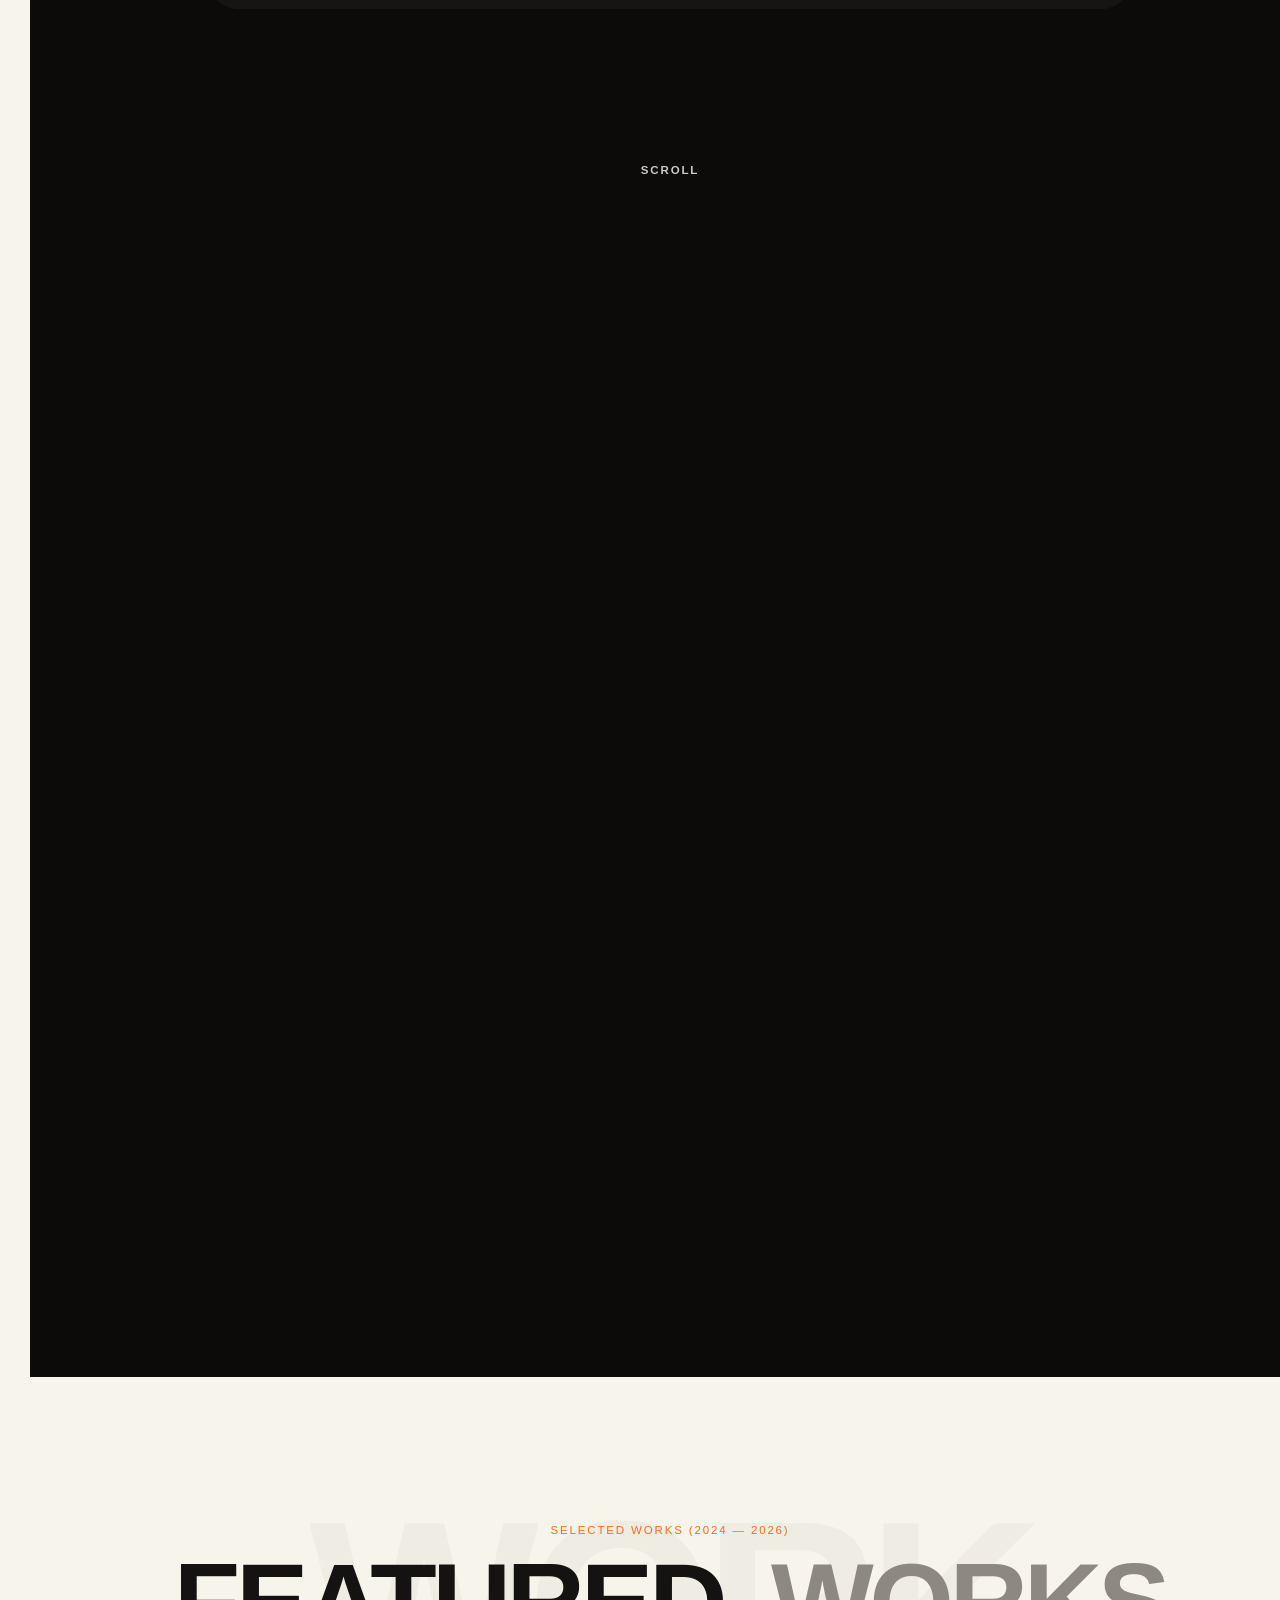
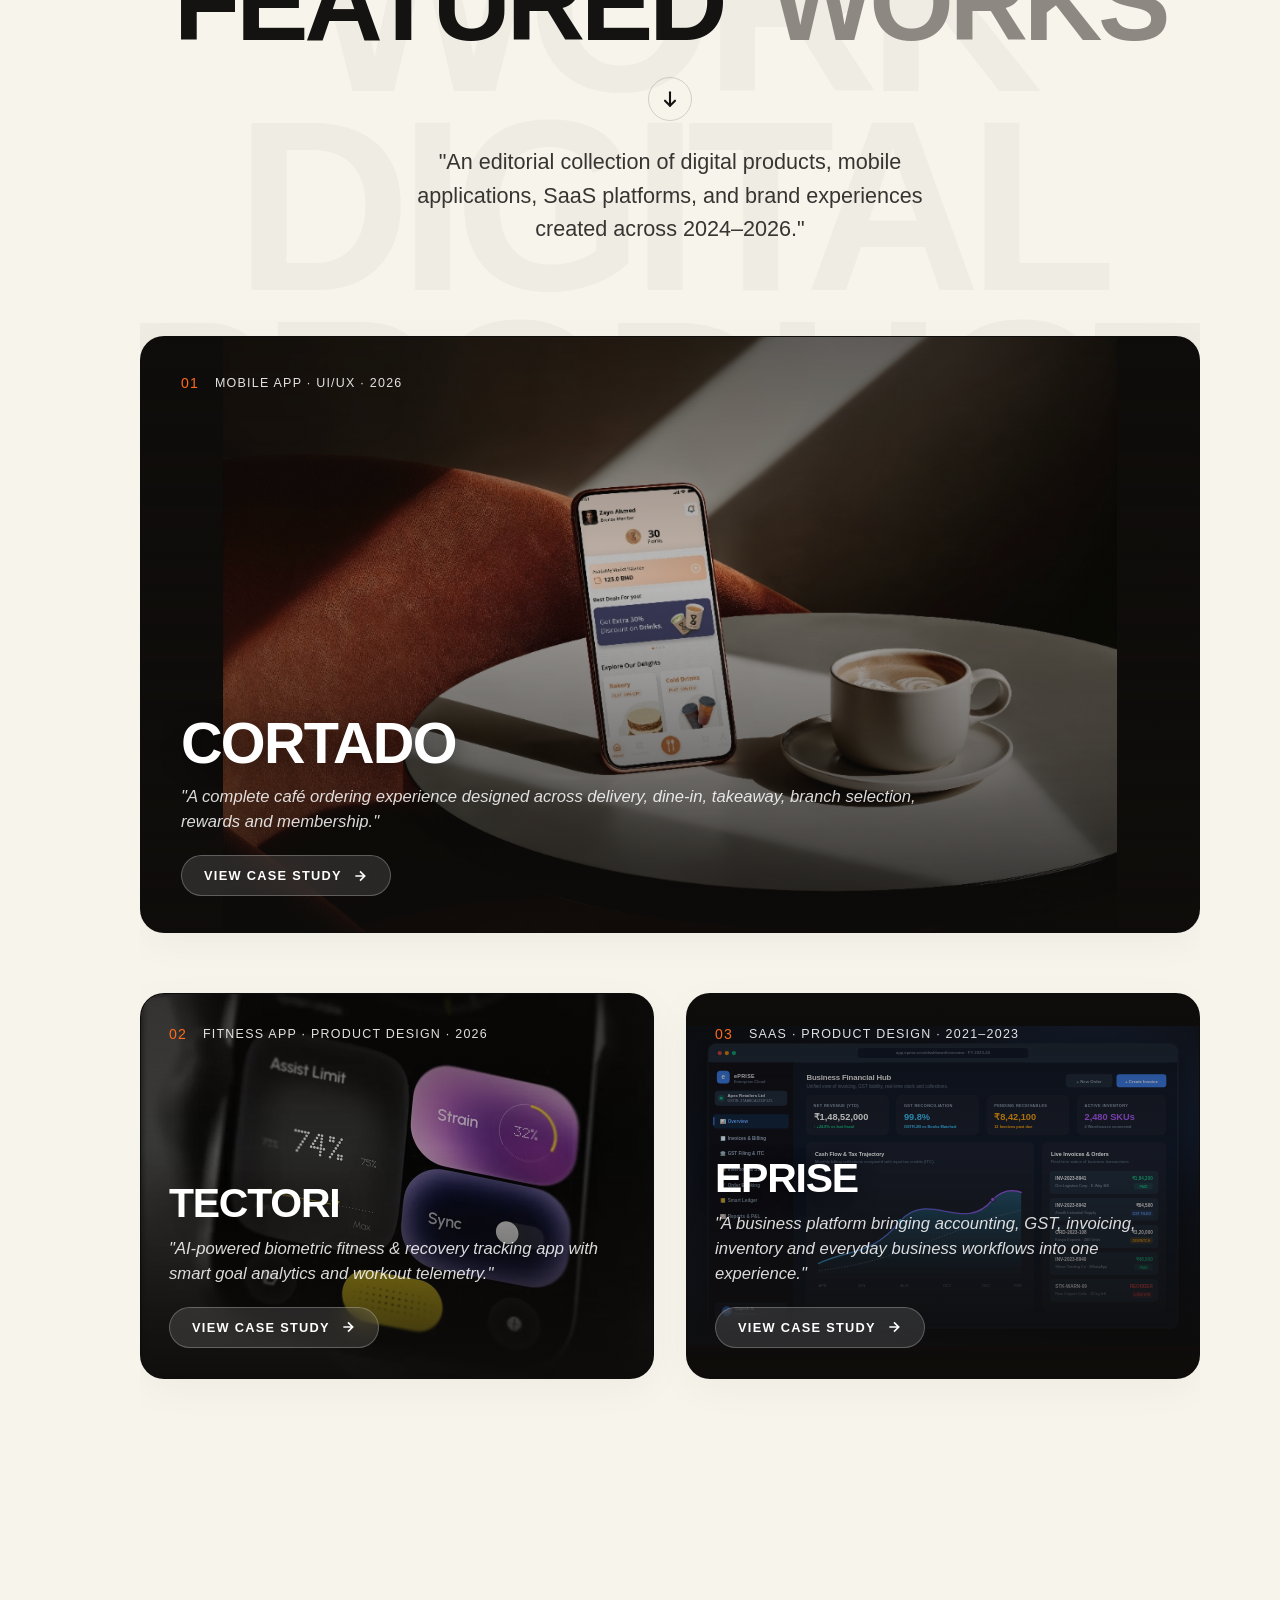
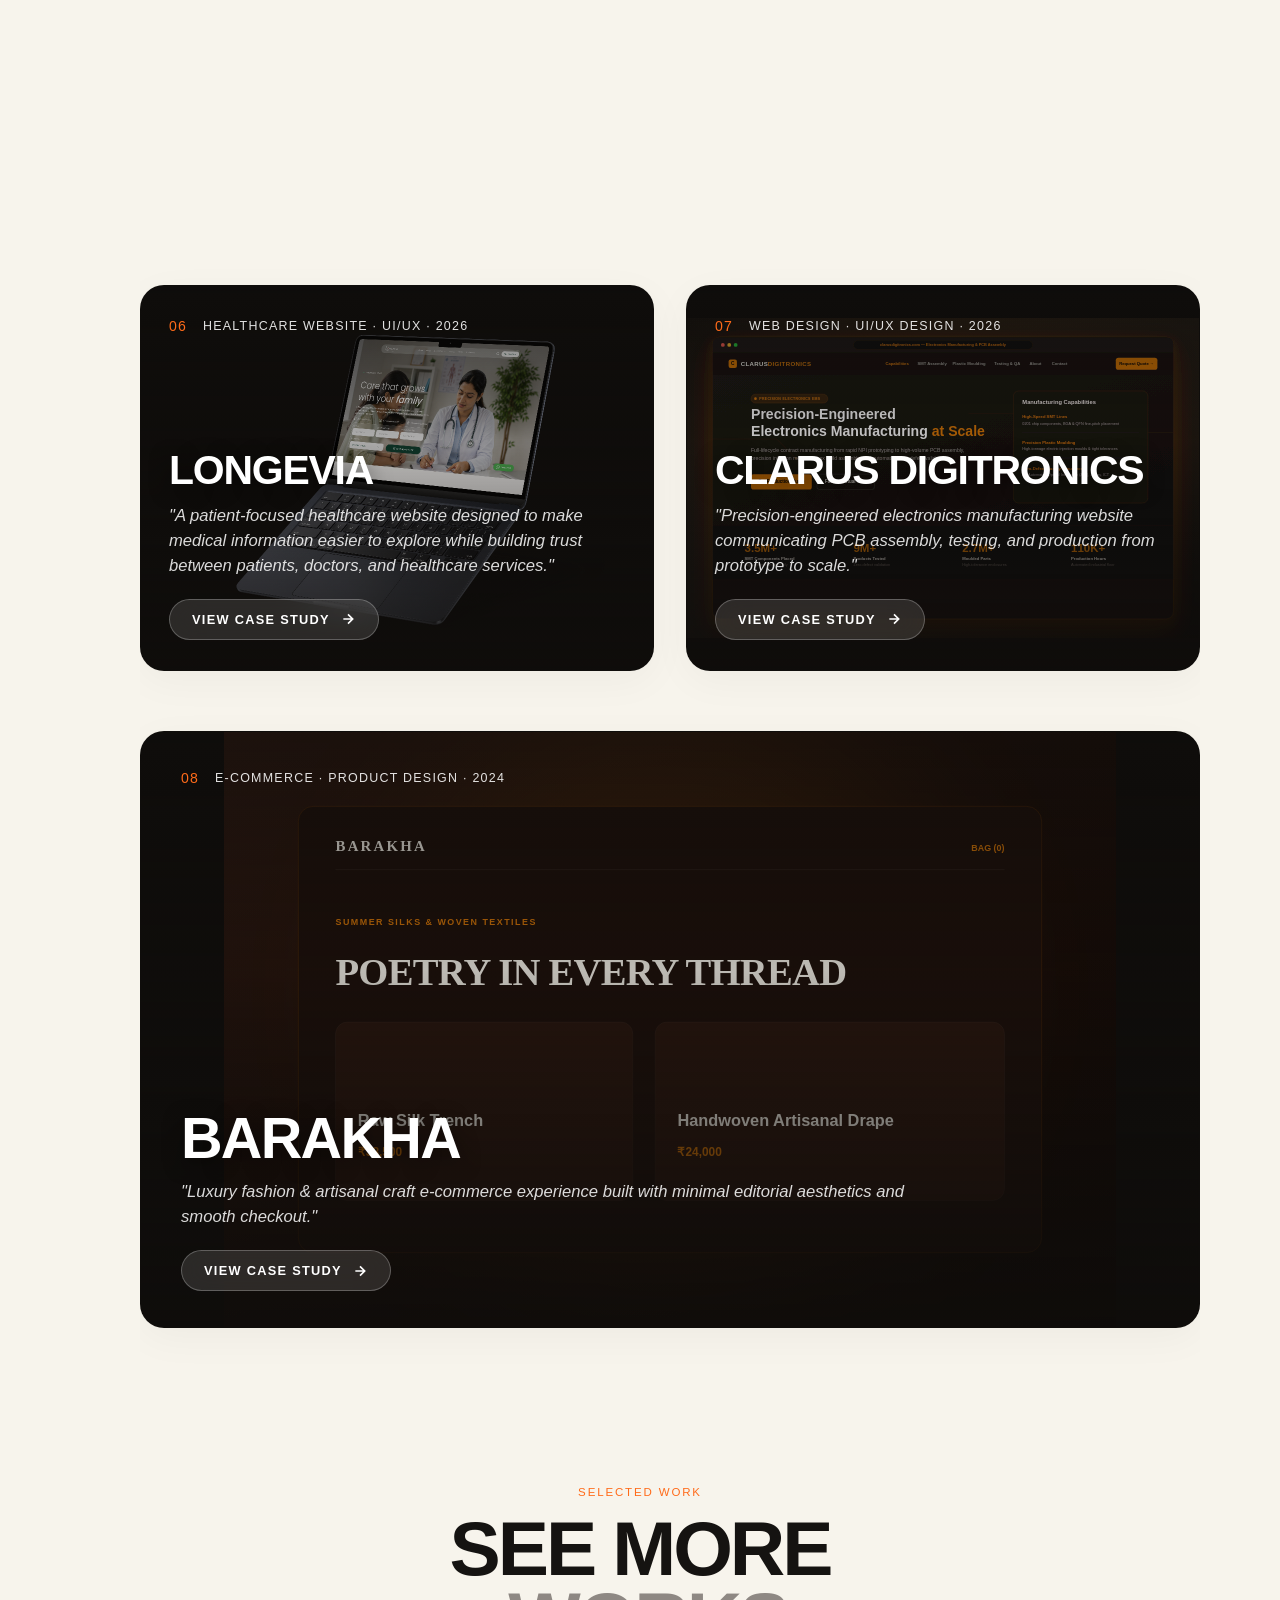
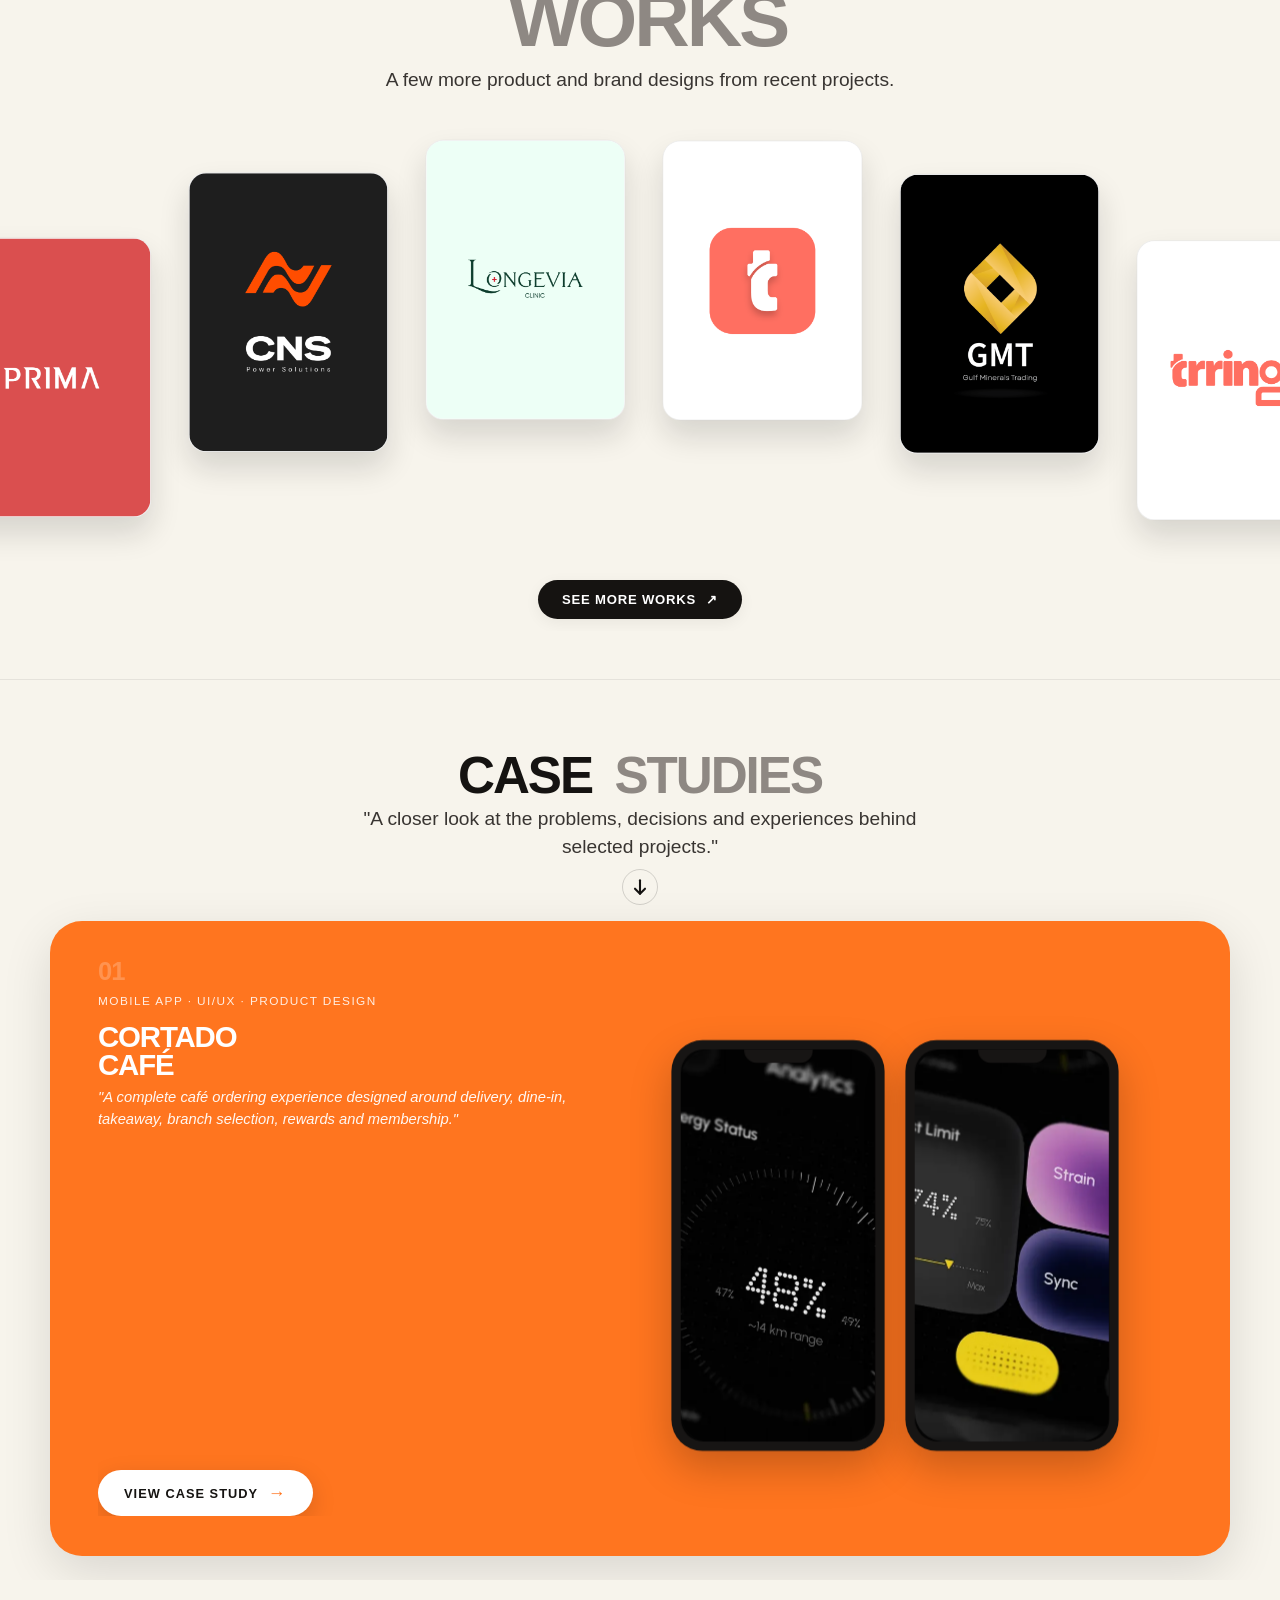
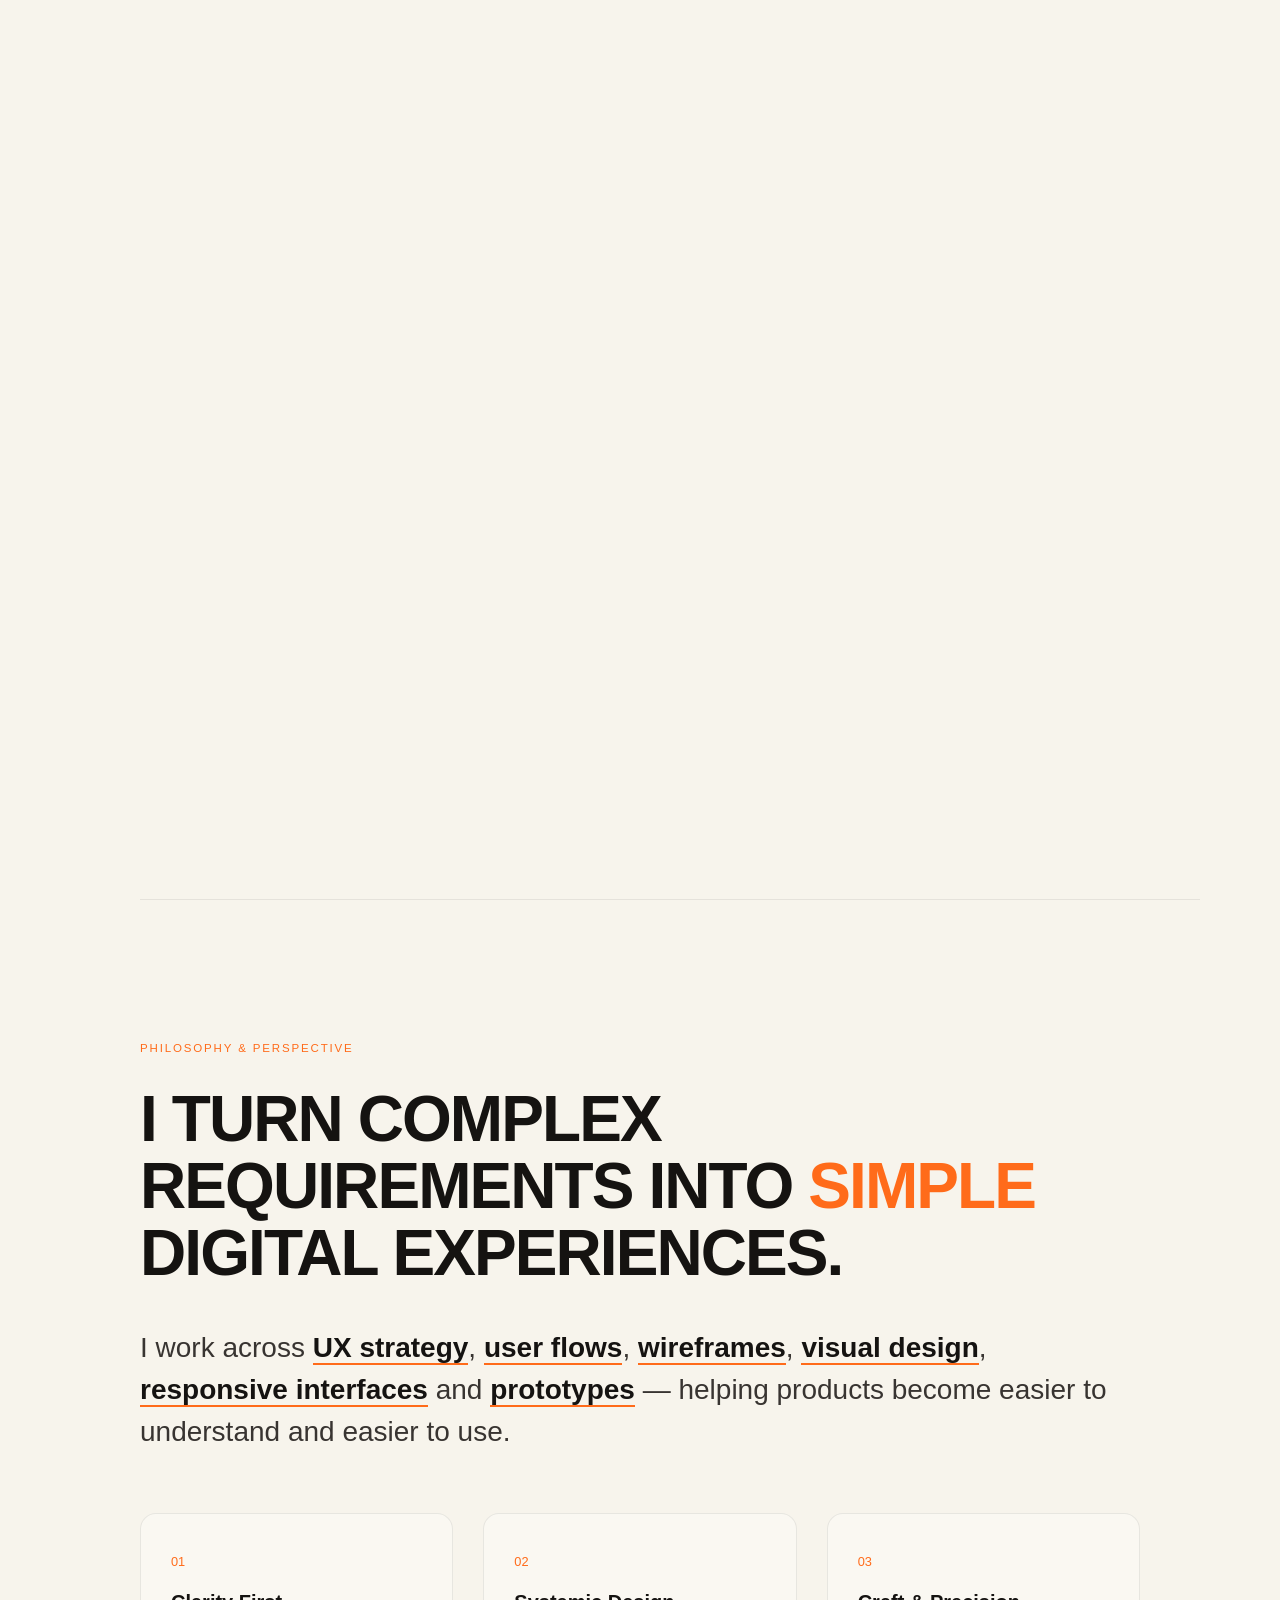
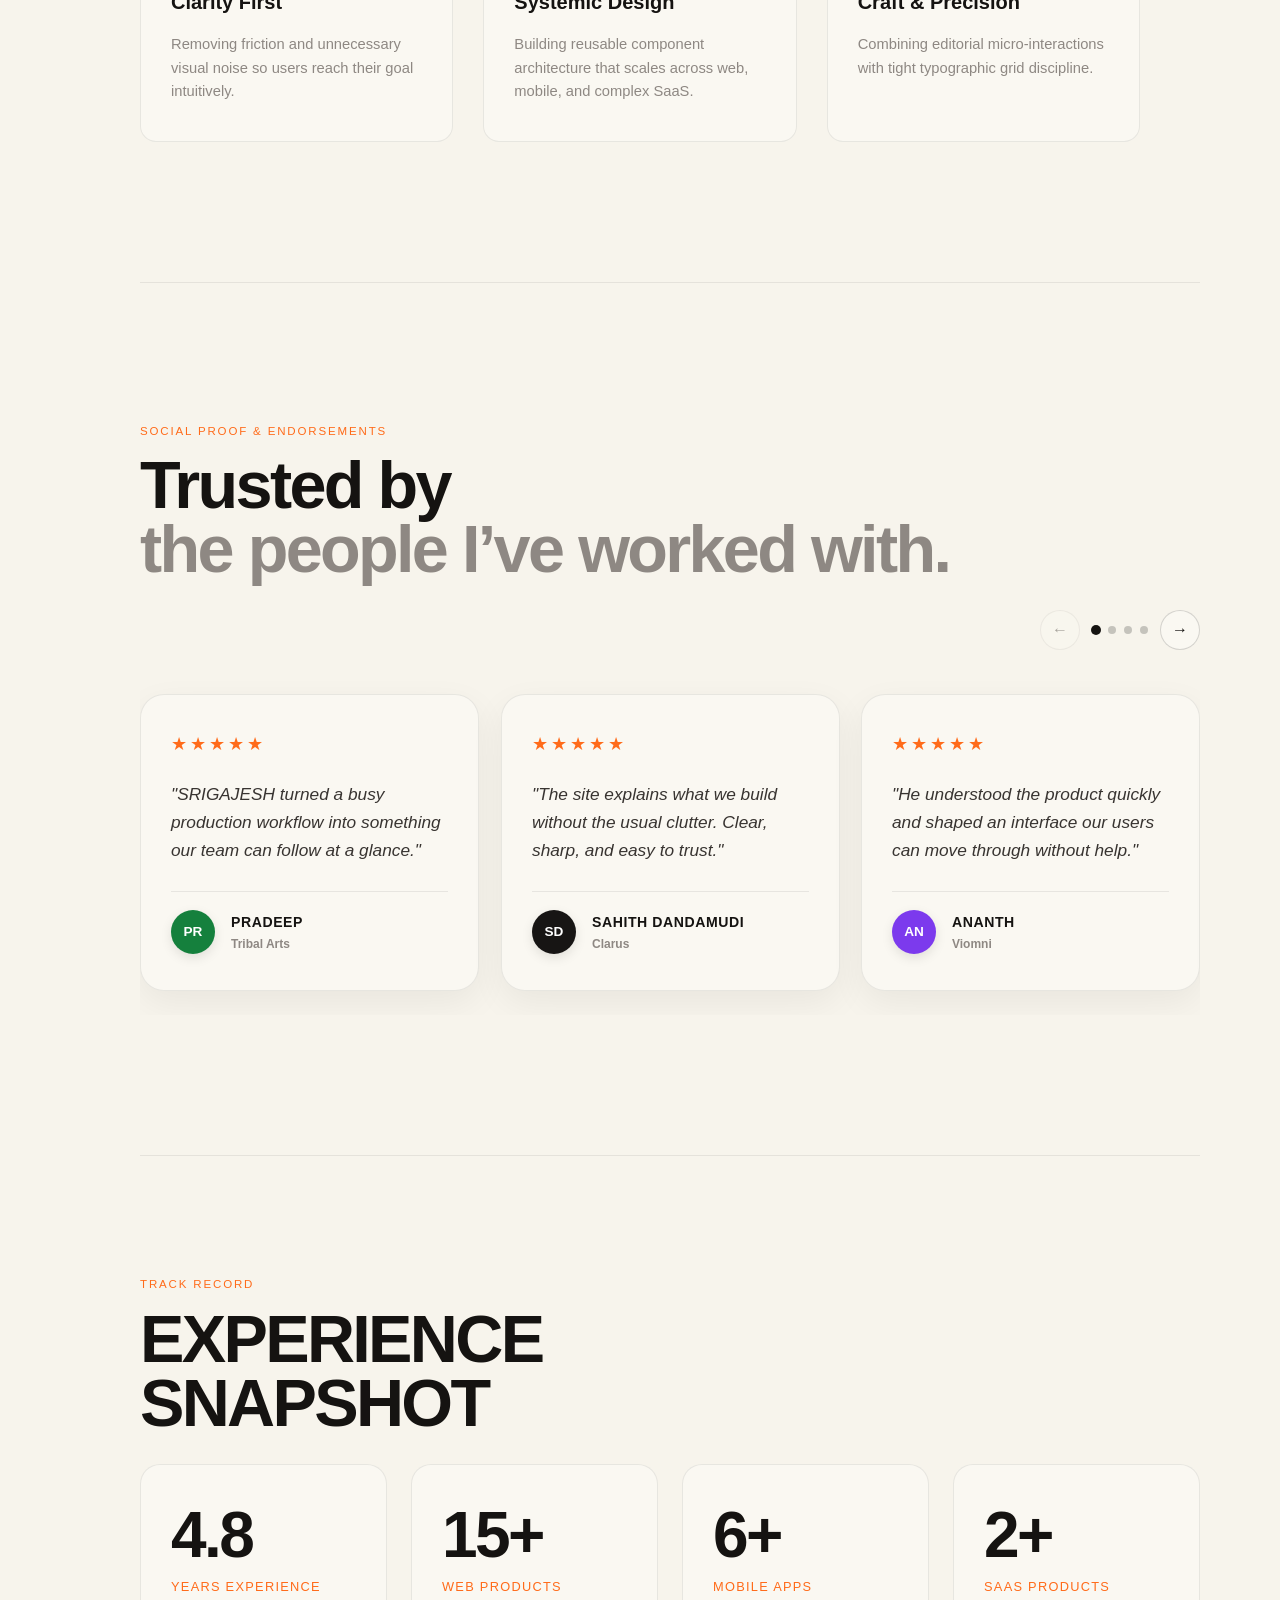
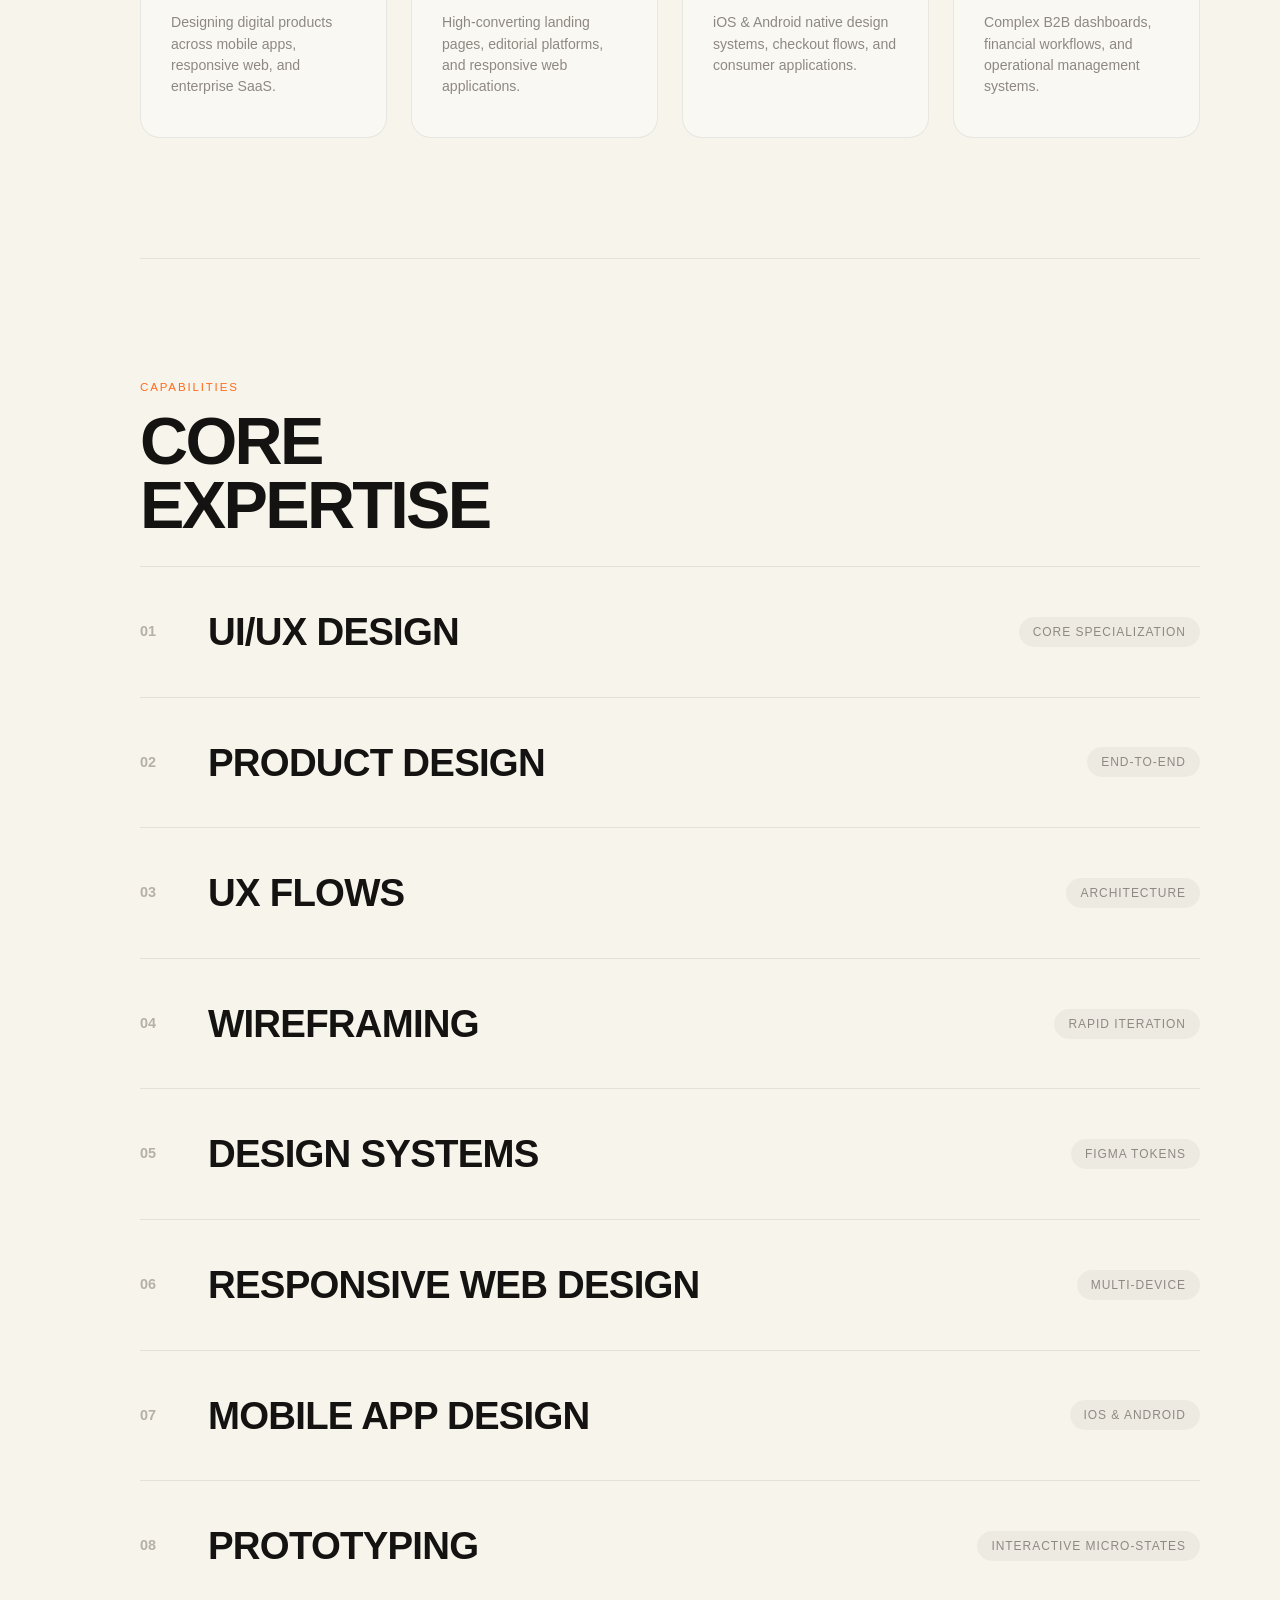
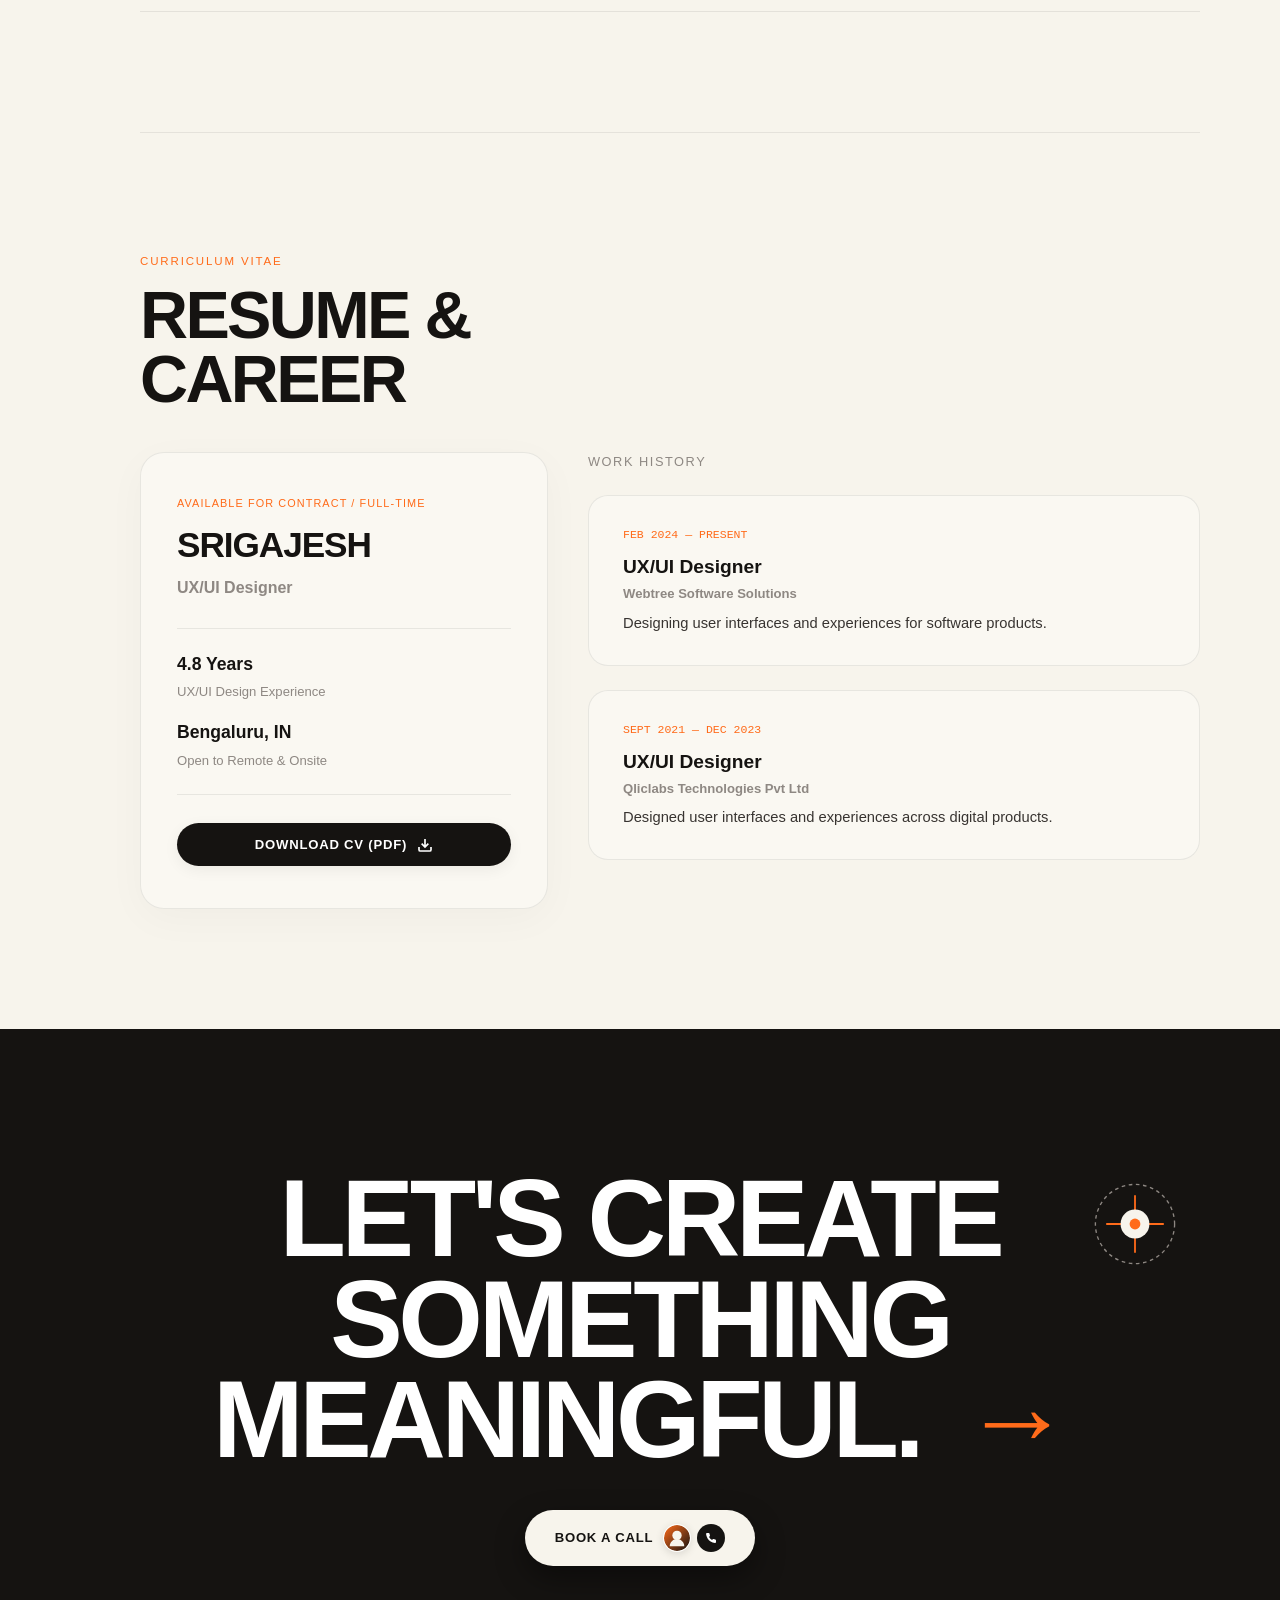
==== commit 10fa46ad: "Configure Resume & Career Download CV button to directly download SRIGAJESH_Resume.pdf" ====
--- a/index.html
+++ b/index.html
@@ -1044,10 +1044,10 @@
               <div class="rh-item"><strong>Bengaluru, IN</strong><span>Open to Remote & Onsite</span></div>
             </div>
             <div class="resume-actions">
-              <button class="cta-talk-btn download-cv-btn" id="download-cv-btn">
+              <a href="assets/SRIGAJESH_Resume.pdf" download="SRIGAJESH_Resume.pdf" class="cta-talk-btn download-cv-btn" id="download-cv-btn" target="_blank" rel="noopener">
                 <span>DOWNLOAD CV (PDF)</span>
                 <svg width="16" height="16" viewBox="0 0 24 24" fill="none" stroke="currentColor" stroke-width="2.5"><path d="M21 15v4a2 2 0 0 1-2 2H5a2 2 0 0 1-2-2v-4M7 10l5 5 5-5M12 15V3"/></svg>
-              </button>
+              </a>
             </div>
           </div>
 
